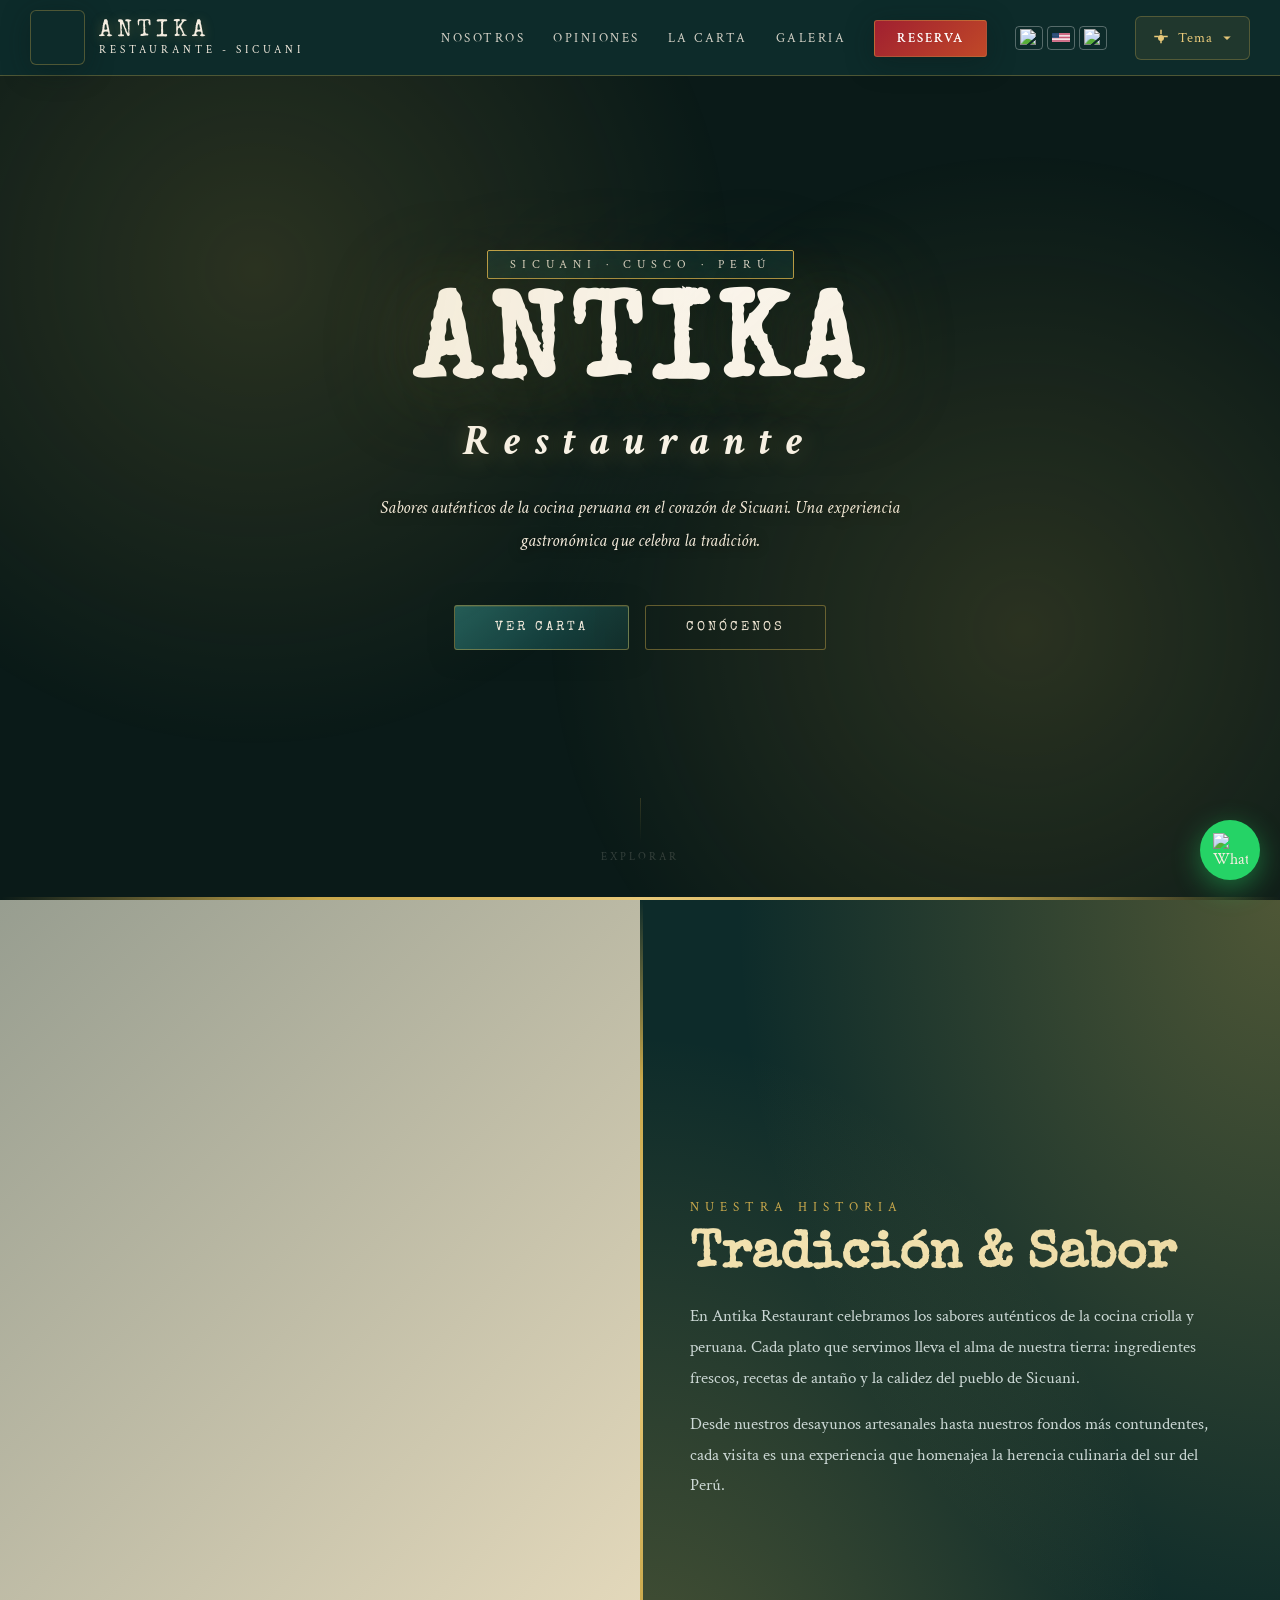
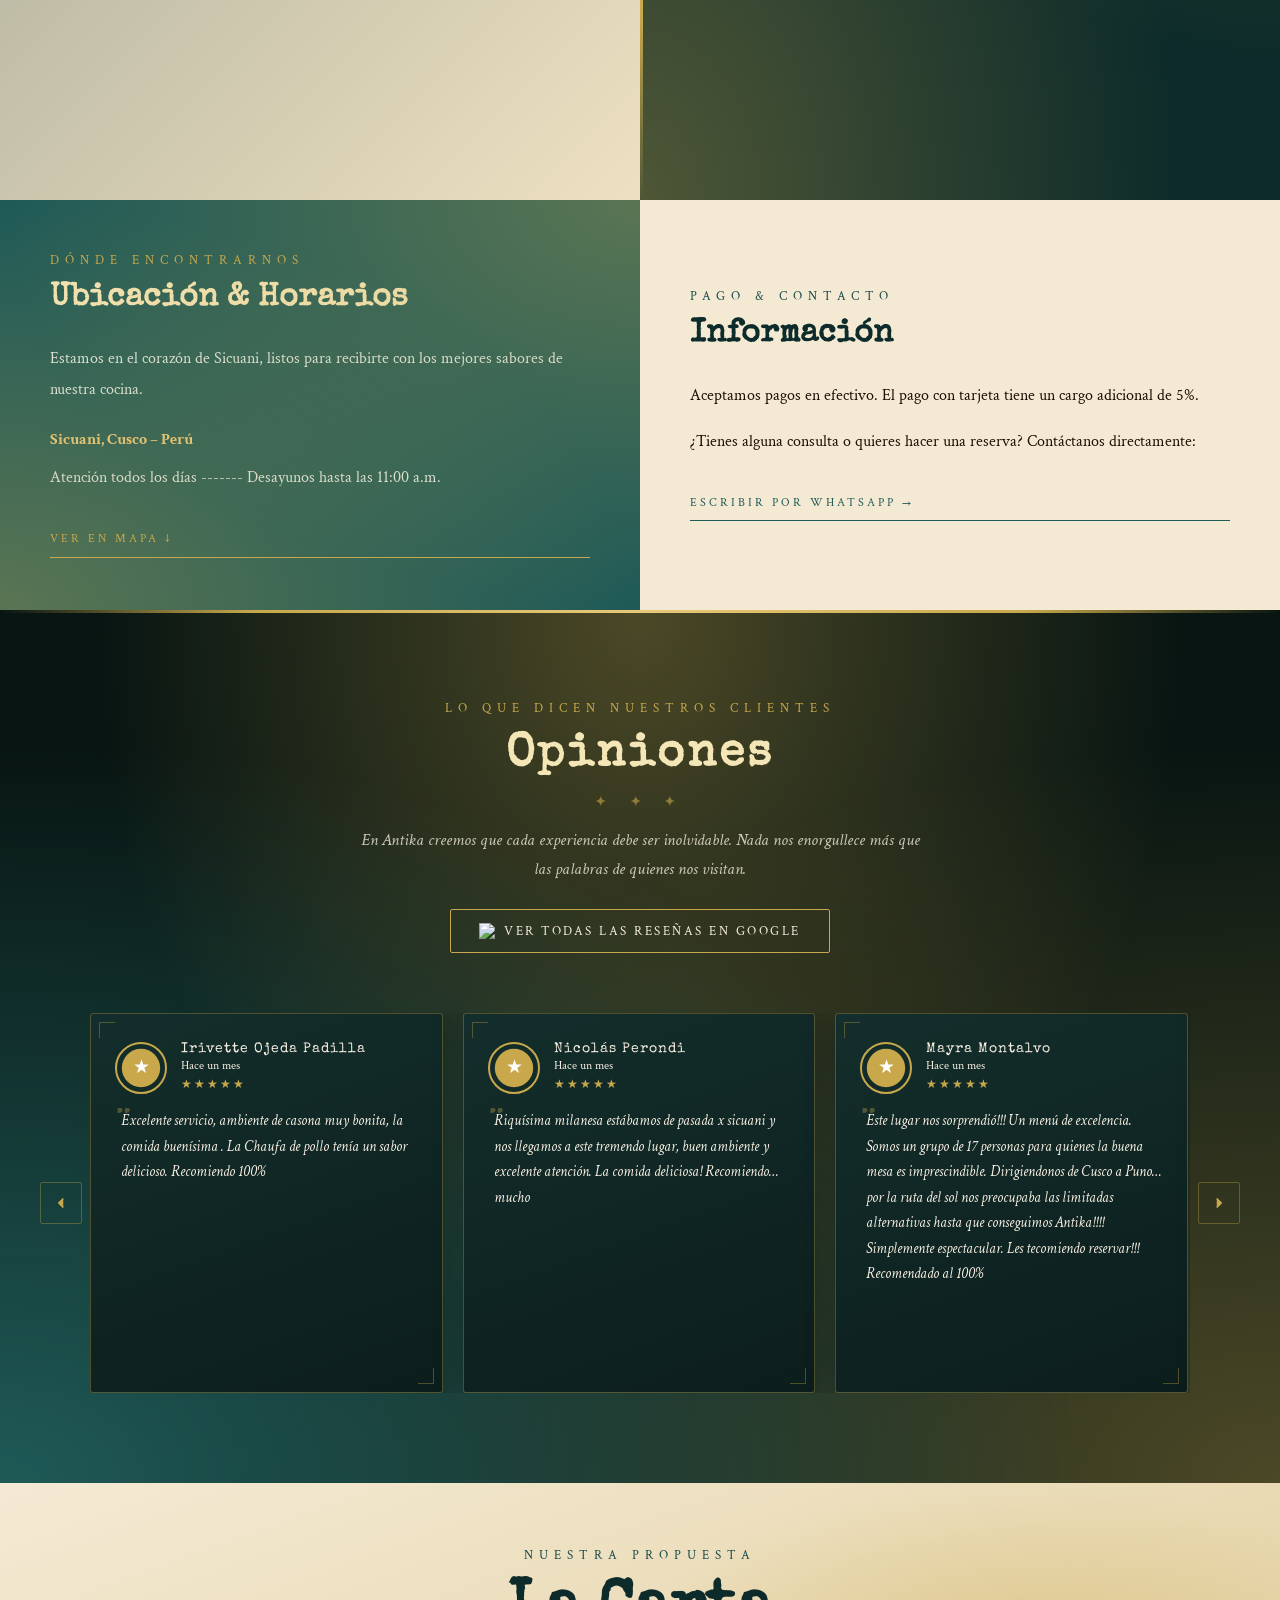
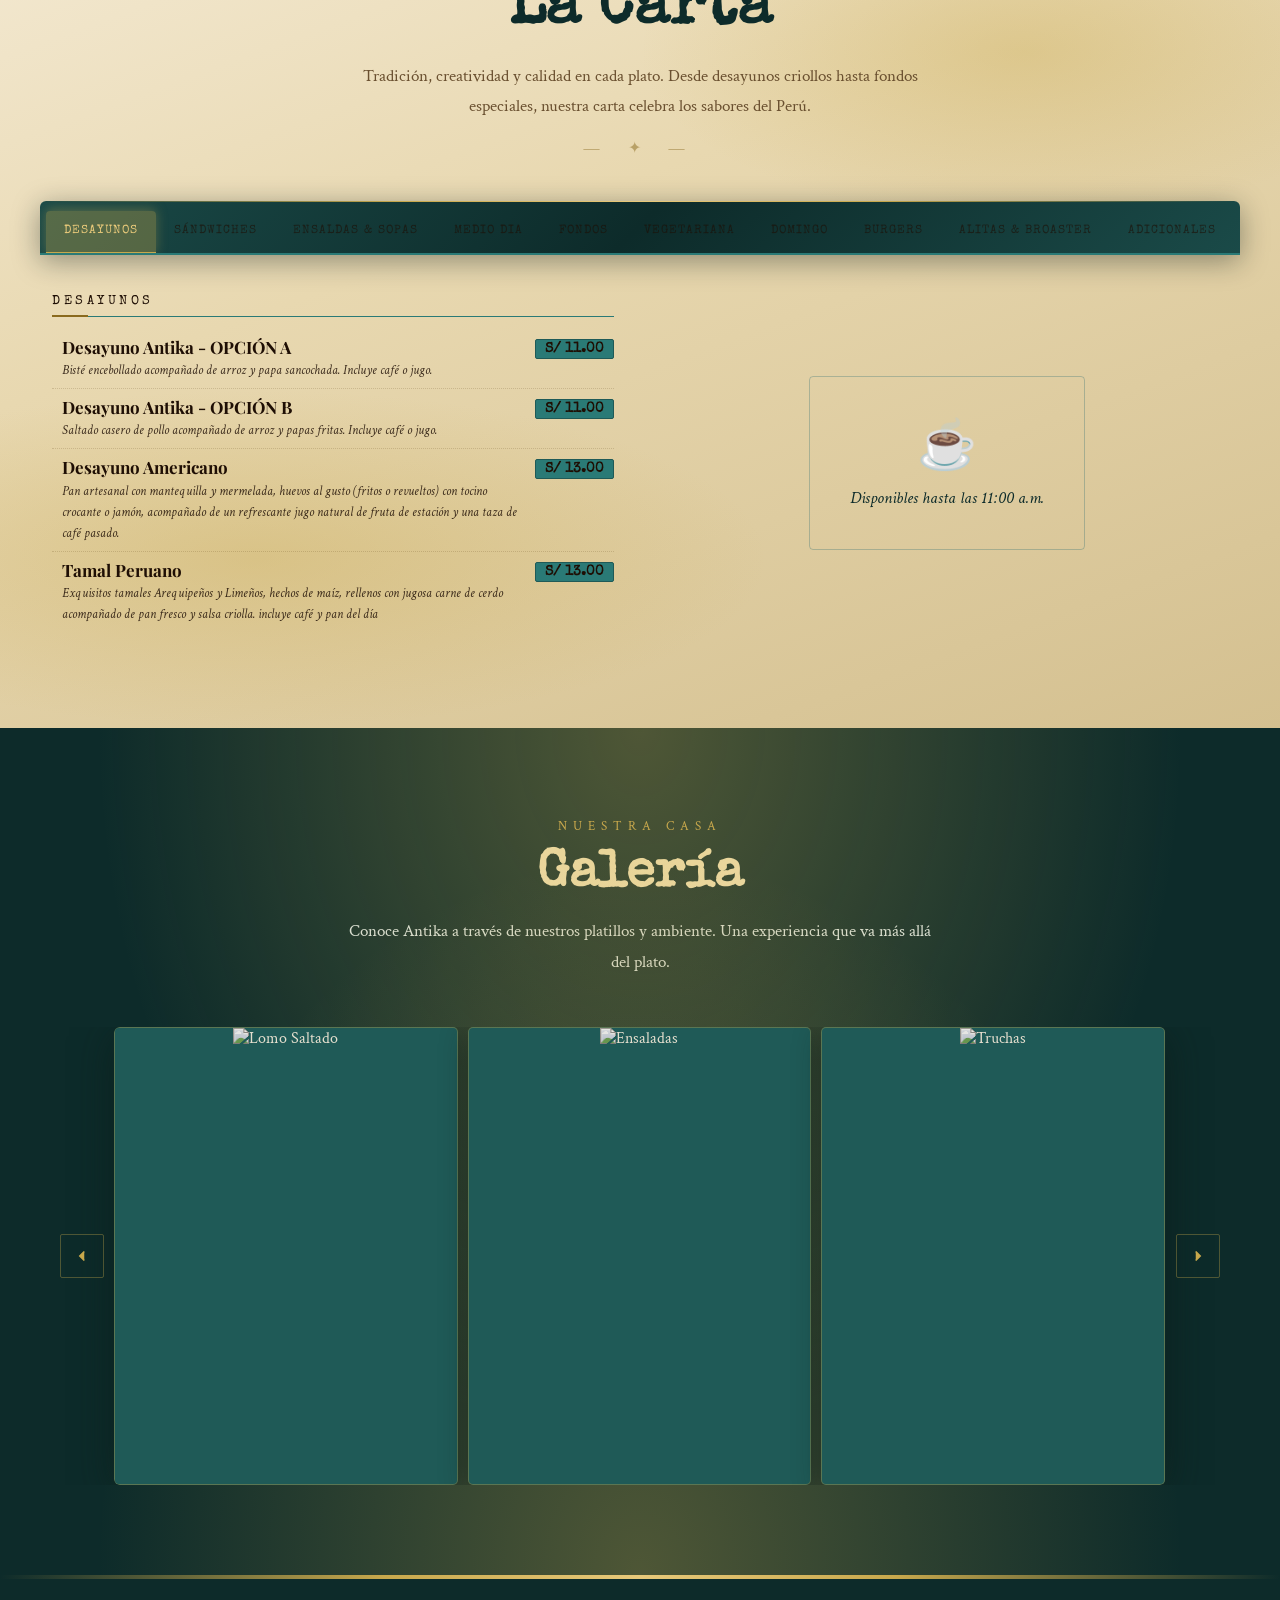
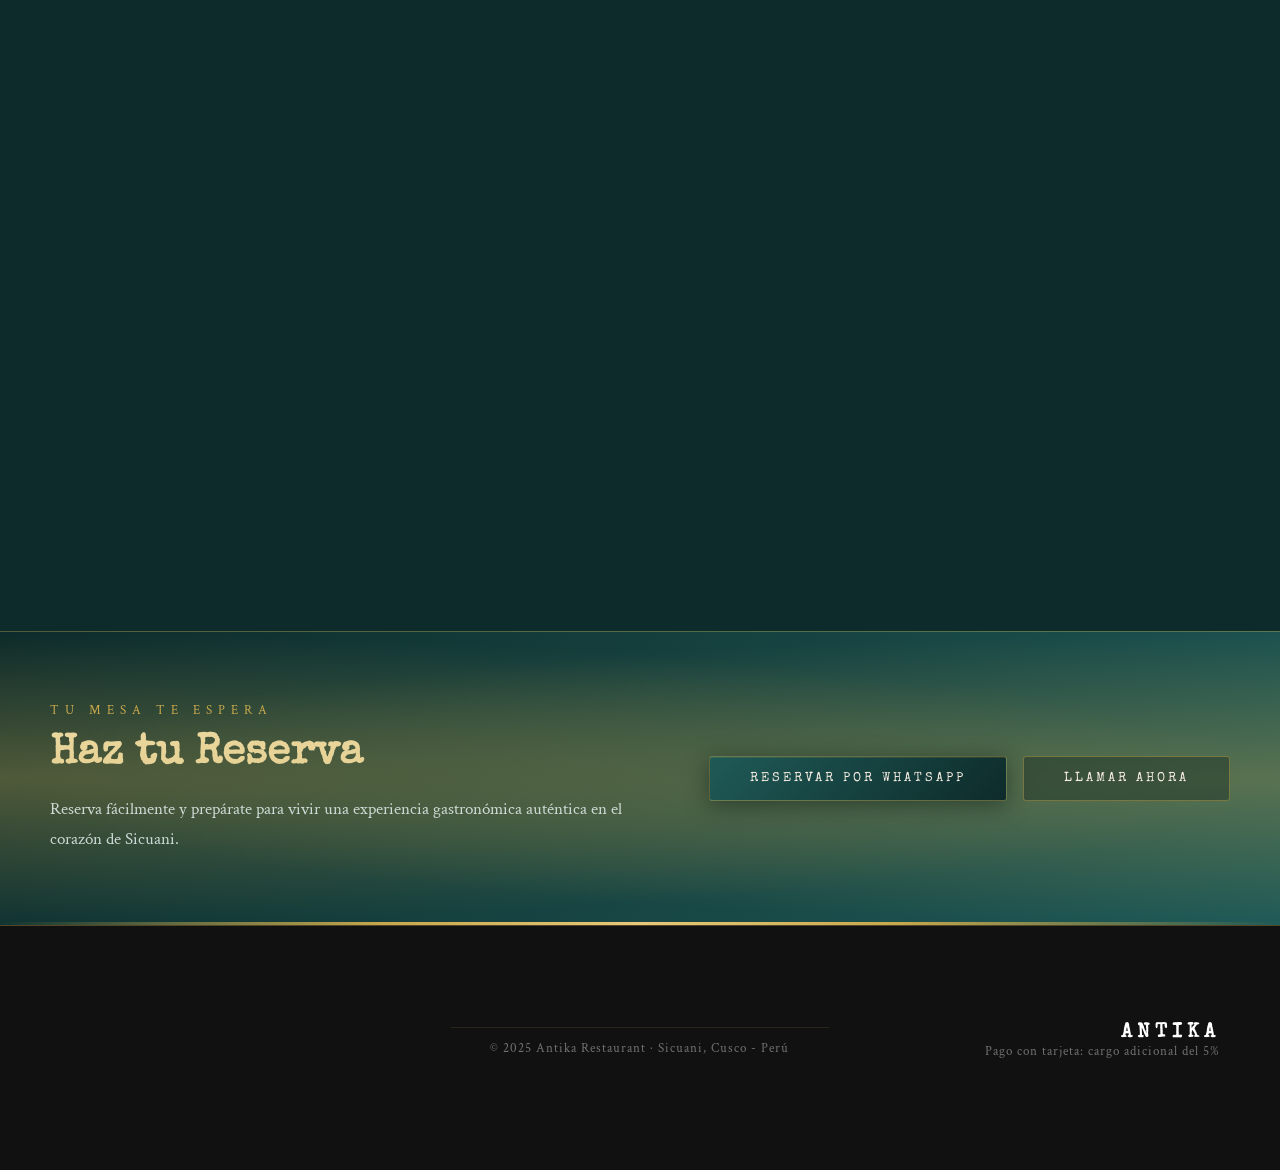
==== index.html @ 7076f943 "mejor2" ====
<!DOCTYPE html>
<html lang="es" data-theme="dark">
<head>
    <meta charset="UTF-8">
    <meta name="viewport" content="width=device-width, initial-scale=1.0">
    <title>Antika Restaurant – Sicuani, Cusco</title>
    <link href="https://fonts.googleapis.com/css2?family=Playfair+Display:ital,wght@0,400;0,700;0,900;1,400;1,700&family=Crimson+Text:ital,wght@0,400;0,600;1,400&family=Special+Elite&display=swap" rel="stylesheet">
    <link rel="stylesheet" href="css/index.css">
    <link rel="stylesheet" href="css/theme-fixes.css">
    <link rel="stylesheet" href="css/spotify.css">
    <link rel="stylesheet" href="css/lang.css">
    <link rel="stylesheet" href="css/theme-text-control.css">
    <link rel="stylesheet" href="css/theme-selector.css">
    <link rel="icon" type="image/png"  href="assets/images/logo antika.png">
</head>
<body>

<!-- HEADER -->
<div id="header-outer">
  <a href="#hero" class="logo-area">
    <div class="logo-icon"></div>
    <div>
      <div class="logo-text">ANTIKA</div>
      <div class="logo-sub" data-i18n="restaurant_name"></div>
    </div>
  </a>
  <nav id="main-nav">
    <div class="menu-overlay" onclick="closeMenu()"></div>
    <button class="hamburger" onclick="toggleMenu()" aria-label="Menú">
      <span></span><span></span><span></span>
    </button>
    <ul>
      <li><a href="#nosotros" onclick="closeMenu()" data-i18n="link1"></a></li>
      <li><a href="#opiniones" onclick="closeMenu()" data-i18n="link4"></a></li>
      <li><a href="#menu" onclick="closeMenu()" data-i18n="link2"></a></li>
      <li><a href="#galeria" onclick="closeMenu()" data-i18n="link3"></a></li>
      <li class="cta"><a href="https://wa.me/51954172636?text=Hola,%20quisiera%20hacer%20una%20reserva" target="_blank" onclick="closeMenu()" data-i18n="Reserva">Reservar</a></li>
      <!--Lenguaje-->
      <div class="language-selector">
        <select id="language-select" class="form-select" style="display:none;">
          <option value="es">Español</option>
          <option value="en">English</option>
          <option value="pt">Português</option>
        </select>
        <div class="lang-selector">
          <div class="flags">
            <button class="lang-btn" onclick="changeLanguage('es')" title="Español"><img src="assets/icons/peru.jpg" alt="Perú" class="flag-img"></button>
            <button class="lang-btn" onclick="changeLanguage('en')" title="English"><img src="assets/icons/eeuu.webp" alt="USA" class="flag-img"></button>
            <button class="lang-btn" onclick="changeLanguage('pt')" title="Português"><img src="assets/icons/brasil.png" alt="Brasil" class="flag-img"></button>
          </div>
        </div>
      </div>
      <!--Selector de Temas - Desktop: Dropdown / Mobile: En menú hamburguesa-->
      <div class="theme-selector-desktop">
        <button class="theme-dropdown-btn" onclick="toggleThemeDropdown()" aria-label="Seleccionar tema">
          <svg width="18" height="18" viewBox="0 0 24 24" fill="none" stroke="currentColor" stroke-width="2">
            <circle cx="12" cy="12" r="3"></circle>
            <path d="M12 1v6m0 6v6m9-9h-6m-6 0H3"></path>
          </svg>
          <span>Tema</span>
          <svg width="12" height="12" viewBox="0 0 24 24" fill="none" stroke="currentColor" stroke-width="2">
            <polyline points="6 9 12 15 18 9"></polyline>
          </svg>
        </button>
        <div class="theme-dropdown-menu" id="themeDropdown">
          <button class="theme-dropdown-item" onclick="changeTheme('dark'); closeThemeDropdown();">
            <span class="theme-color-indicator" style="background: linear-gradient(135deg, #0d2b2a, #1a4a48);"></span>
            <span>Oscuro</span>
            <svg class="theme-check" width="16" height="16" viewBox="0 0 24 24" fill="none" stroke="currentColor" stroke-width="3">
              <polyline points="20 6 9 17 4 12"></polyline>
            </svg>
          </button>
          <button class="theme-dropdown-item" onclick="changeTheme('light'); closeThemeDropdown();">
            <span class="theme-color-indicator" style="background: linear-gradient(135deg, #ffffff, #f8fafa);"></span>
            <span>Claro</span>
            <svg class="theme-check" width="16" height="16" viewBox="0 0 24 24" fill="none" stroke="currentColor" stroke-width="3">
              <polyline points="20 6 9 17 4 12"></polyline>
            </svg>
          </button>
          <button class="theme-dropdown-item" onclick="changeTheme('purple-gold'); closeThemeDropdown();">
            <span class="theme-color-indicator" style="background: linear-gradient(135deg, #4a2d5f, #ffa500);"></span>
            <span>Dorado-Morado</span>
            <svg class="theme-check" width="16" height="16" viewBox="0 0 24 24" fill="none" stroke="currentColor" stroke-width="3">
              <polyline points="20 6 9 17 4 12"></polyline>
            </svg>
          </button>
          <button class="theme-dropdown-item" onclick="changeTheme('neon'); closeThemeDropdown();">
            <span class="theme-color-indicator" style="background: linear-gradient(135deg, #0a0a0a, #9b6bc4);"></span>
            <span>Neón</span>
            <svg class="theme-check" width="16" height="16" viewBox="0 0 24 24" fill="none" stroke="currentColor" stroke-width="3">
              <polyline points="20 6 9 17 4 12"></polyline>
            </svg>
          </button>
        </div>
      </div>
      <!--Selector de Temas - Mobile: Dentro del menú hamburguesa-->
      <div class="theme-selector-mobile">
        <div class="mobile-theme-label">Temas:</div>
        <div class="mobile-theme-buttons">
          <button class="theme-btn-mobile" onclick="changeTheme('dark')" title="Tema Oscuro" aria-label="Tema Oscuro" data-theme="dark">
            <span class="theme-color-dot" style="background: linear-gradient(135deg, #0d2b2a, #1a4a48);"></span>
            <span class="theme-name">Oscuro</span>
          </button>
          <button class="theme-btn-mobile" onclick="changeTheme('light')" title="Tema Claro" aria-label="Tema Claro" data-theme="light">
            <span class="theme-color-dot" style="background: linear-gradient(135deg, #ffffff, #e8f4f3); border: 2px solid #164240;"></span>
            <span class="theme-name">Claro</span>
          </button>
          <button class="theme-btn-mobile" onclick="changeTheme('purple-gold')" title="Tema Dorado-Morado" aria-label="Tema Dorado-Morado" data-theme="purple-gold">
            <span class="theme-color-dot" style="background: linear-gradient(135deg, #4a2d5f, #ffa500);"></span>
            <span class="theme-name">Dorado</span>
          </button>
          <button class="theme-btn-mobile" onclick="changeTheme('neon')" title="Tema Neón" aria-label="Tema Neón" data-theme="neon">
            <span class="theme-color-dot" style="background: linear-gradient(135deg, #0a0a0a, #9b6bc4);"></span>
            <span class="theme-name">Neón</span>
          </button>
        </div>
      </div>
    </ul>
  </nav>
</div>

<!-- HERO -->
<section id="hero">
  <div class="hero-bg">
    <div class="hero-overlay"></div>
  </div>
  <div class="hero-content">
    <span class="hero-badge">Sicuani · Cusco · Perú</span>
    <h1 class="hero-title">
      ANTIKA
      <span data-i18n="spanRes"></span>
    </h1>
    <p class="hero-desc" data-i18n="p1"></p>
    <div class="hero-ctas">
      <a href="#menu" class="btn-primary" data-i18n="menu"></a>
      <a href="#nosotros" class="btn-outline" data-i18n="conocenos"></a>
    </div>
  </div>
  <div class="scroll-hint">
    <div class="line"></div>
    <span data-i18n="pie1">Explorar</span>
  </div>
</section>

<!-- NOSOTROS -->
<section id="nosotros">
  <div class="nosotros-grid">
    <div class="nosotros-img"></div>
    <div class="nosotros-content">
      <span class="section-label" data-i18n="span2"></span>
      <h2 class="section-title" data-i18n="tradicion"></h2>
      <p class="section-desc" data-i18n="parrafo1"></p>
      <p class="section-desc" style="margin-top:16px;" data-i18n="parrafo2"></p>
    </div>
  </div>
  <div class="info-grid">
    <div class="info-block teal">
      <span class="section-label" data-i18n="span3"></span>
      <h3 class="section-title" data-i18n="ubicacion"></h3>
      <p data-i18n="parrafo3"></p>
      <p style="margin-top:20px;"><strong>Sicuani, Cusco – Perú</strong></p>
      <p style="margin-top:8px;" data-i18n="parrafo4"></p>
      <a href="#mapa" class="map-link" data-i18n="mapa"></a>
    </div>
    <div class="info-block light">
      <span class="section-label" style="color:var(--teal);" data-i18n="contacto"></span>
      <h3 class="section-title" style="color:var(--teal-dark);" data-i18n="info"></h3>
      <p style="color:var(--text);" data-i18n="parrafo5"></p>
      <p style="color:var(--text);margin-top:16px;" data-i18n="parrafo6"></p>
      <a href="https://wa.me/51954172636" class="map-link" style="margin-top:20px;" data-i18n="whatsapp"></a>
    </div>
  </div>
</section>

<!-- OPINIONES -->
<section id="opiniones">
  <div class="opinions-header">
    <span class="section-label" data-i18n="span4"></span>
    <h2 class="section-title" data-i18n="opiniones"></h2>
    <p class="section-desc" style="margin:0 auto;max-width:560px;color:var(--cream-dark);opacity:0.8;" data-i18n="parrafo8"></p>
    <a href="https://maps.app.goo.gl/gJKPpyPZ9J4UHtSH9" target="_blank" class="google-reviews-link">
      <img src="assets/icons/google.png" alt="Google" class="google-icon">
      <span data-i18n="ver_en_google">Ver todas las reseñas en Google</span>
    </a>
  </div>
  <div class="reviews-carousel-container">
    <button class="carousel-nav-btn carousel-nav-prev-reviews" aria-label="Opinion anterior">
      <svg width="24" height="24" viewBox="0 0 24 24" fill="none" stroke="currentColor" stroke-width="2">
        <polyline points="15 18 9 12 15 6"></polyline>
      </svg>
    </button>
    <div class="reviews-carousel-viewport">
      <div class="reviews-carousel-track" id="reviews-container">
        <!-- Reviews will be loaded dynamically -->
      </div>
    </div>
    <button class="carousel-nav-btn carousel-nav-next-reviews" aria-label="Siguiente opinion">
      <svg width="24" height="24" viewBox="0 0 24 24" fill="none" stroke="currentColor" stroke-width="2">
        <polyline points="9 18 15 12 9 6"></polyline>
      </svg>
    </button>
  </div>
</section>

<!-- MENU -->
<section id="menu">
  <div class="menu-header">
    <span class="section-label" style="color:var(--teal);" data-i18n="titulo"></span>
    <h2 class="section-title" style="color:var(--teal-dark);" data-i18n="carta"></h2>
    <p class="section-desc" data-i18n="pcarta"></p>
  </div>

  <div class="tab-nav">
    <button class="tab-btn active" onclick="showTab('desayunos', this)" data-menu="desayunos" data-i18n="comida1"></button>
    <button class="tab-btn" onclick="showTab('sandwiches', this)" data-menu="sandwiches" data-i18n="comida2"></button>
    <button class="tab-btn" onclick="showTab('ensaladas', this)" data-menu="ensaladas" data-i18n="comida3"></button>
    <button class="tab-btn" onclick="showTab('mediodia', this)" data-menu="mediodia" data-i18n="comida4"></button>
    <button class="tab-btn" onclick="showTab('fondos', this)" data-menu="fondos" data-i18n="comida5"></button>
    <button class="tab-btn" onclick="showTab('vegetariana', this)" data-menu="vegetariana" data-i18n="vegetariana"></button>
    <button class="tab-btn" onclick="showTab('domingo', this)" data-menu="domingo" data-i18n="comida9"></button>
    <button class="tab-btn" onclick="showTab('burgers', this)" data-menu="burgers" data-i18n="comida6"></button>
    <button class="tab-btn" onclick="showTab('alitas', this)" data-menu="alitas" data-i18n="comida7"></button>
    <button class="tab-btn" onclick="showTab('adicionales', this)" data-menu="adicionales" data-i18n="comida8"></button>
  </div>

  <!-- DESAYUNOS -->
  <div id="tab-desayunos" class="tab-panel active">
    <!-- Content rendered from menu.json -->
  </div>

  <!-- SÁNDWICHES -->
  <div id="tab-sandwiches" class="tab-panel">
    <!-- Content rendered from menu.json -->
  </div>

  <!-- ENSALADAS Y SOPAS -->
  <div id="tab-ensaladas" class="tab-panel">
    <!-- Content rendered from menu.json -->
  </div>

  <!-- MEDIO DÍA CRIOLLO -->
  <div id="tab-mediodia" class="tab-panel">
    <!-- Content rendered from menu.json -->
  </div>

  <!-- FONDOS -->
  <div id="tab-fondos" class="tab-panel">
    <!-- Content rendered from menu.json -->
  </div>

  <!-- VEGETARIANA -->
  <div id="tab-vegetariana" class="tab-panel">
    <!-- Content rendered from menu.json -->
  </div>

  <!-- ESPECIALES DE DOMINGO -->
  <div id="tab-domingo" class="tab-panel">
    <div class="menu-columns">
      <div>
        <!-- Los items se cargan dinámicamente desde menu.json -->
      </div>
    </div>
  </div>

  <!-- BURGERS -->
  <div id="tab-burgers" class="tab-panel">
    <!-- Content rendered from menu.json -->
  </div>

  <!-- ALITAS Y BROASTER -->
  <div id="tab-alitas" class="tab-panel">
    <!-- Content rendered from menu.json -->
  </div>

  <!-- ADICIONALES -->
  <div id="tab-adicionales" class="tab-panel">
    <!-- Content rendered from menu.json -->
  </div>
</section>

<!-- GALERÍA -->
<section id="galeria">
  <span class="section-label" data-i18n="casa"></span>
  <h2 class="section-title" data-i18n="galeria"></h2>
  <p class="section-desc" data-i18n="parrafo7"></p>
  
  <!-- Carrusel de imágenes múltiples -->
  <div class="multi-carousel-container" style="margin-top:40px;">
    <button class="carousel-nav-btn carousel-nav-prev" aria-label="Imagen anterior">
      <svg width="24" height="24" viewBox="0 0 24 24" fill="none" stroke="currentColor" stroke-width="2">
        <polyline points="15 18 9 12 15 6"></polyline>
      </svg>
    </button>
    
    <div class="multi-carousel-viewport">
      <div class="multi-carousel-track">
        <div class="gallery-item">
          <img src="https://images.unsplash.com/photo-1544025162-d76694265947?w=400&q=80" alt="Lomo Saltado" loading="lazy">
          <div class="gallery-label" data-i18n="plato1"></div>
        </div>
        <div class="gallery-item">
          <img src="https://images.unsplash.com/photo-1565299585323-38d6b0865b47?w=400&q=80" alt="Ensaladas" loading="lazy">
          <div class="gallery-label" data-i18n="plato2"></div>
        </div>
        <div class="gallery-item">
          <img src="https://images.unsplash.com/photo-1546964124-0cce460f38ef?w=400&q=80" alt="Truchas" loading="lazy">
          <div class="gallery-label" data-i18n="plato3">Trucha</div>
        </div>
        <div class="gallery-item">
          <img src="https://images.unsplash.com/photo-1482049016688-2d3e1b311543?w=400&q=80" alt="Desayunos" loading="lazy">
          <div class="gallery-label" data-i18n="plato4">Desayunos</div>
        </div>
        <div class="gallery-item">
          <img src="https://images.unsplash.com/photo-1504674900247-0877df9cc836?w=400&q=80" alt="Carnes" loading="lazy">
          <div class="gallery-label">Carnes</div>
        </div>
        <div class="gallery-item">
          <img src="https://images.unsplash.com/photo-1567620905732-2d1ec7ab7445?w=400&q=80" alt="Postres" loading="lazy">
          <div class="gallery-label">Postres</div>
        </div>
        <div class="gallery-item">
          <img src="https://images.unsplash.com/photo-1473093295043-cdd812d0e601?w=400&q=80" alt="Pasta" loading="lazy">
          <div class="gallery-label">Pasta</div>
        </div>
        <div class="gallery-item">
          <img src="https://images.unsplash.com/photo-1467003909585-2f8a72700288?w=400&q=80" alt="Platos" loading="lazy">
          <div class="gallery-label">Especiales</div>
        </div>
      </div>
    </div>
    
    <button class="carousel-nav-btn carousel-nav-next" aria-label="Siguiente imagen">
      <svg width="24" height="24" viewBox="0 0 24 24" fill="none" stroke="currentColor" stroke-width="2">
        <polyline points="9 18 15 12 9 6"></polyline>
      </svg>
    </button>
  </div>
</section>

<!-- MAPA -->
<div id="mapa">
  <iframe src="https://www.google.com/maps/embed?pb=!1m28!1m12!1m3!1d1933.3258752000193!2d-71.22761264356757!3d-14.273520447118614!2m3!1f0!2f0!3f0!3m2!1i1024!2i768!4f13.1!4m13!3e6!4m5!1s0x91692ace156aaaab%3A0xf9ae430e57d36a58!2sPlaza%20Mayor%20de%20Sicuani%2C%20PQGF%2BHJM%2C%20Plaza%20de%20Armas%2C%20JR%20GARCILASO%20DE%20LA%20VEGA%2C%20Sicuani%2008254!3m2!1d-14.2730053!2d-71.2266312!4m5!1s0x91692b3cabf28c27%3A0xbd007cb5cfe738c2!2sRESTAURANTE%20ANTIKA%20SICUANI%2C%20Parque%20Periodista%2C%20Jr.%20Comercio%20250%2C%20Sicuani%2008454!3m2!1d-14.2738967!2d-71.2256213!5e0!3m2!1ses-419!2spe!4v1771603583472!5m2!1ses-419!2spe" 
  width="600" 
  height="650" 
  style="border:0;" 
  allowfullscreen="" 
  loading="lazy" 
  referrerpolicy="no-referrer-when-downgrade">
</iframe>
</div>

<!-- RESERVA -->
<section id="reserva">
  <div class="reserva-text">
    <span class="section-label" data-i18n="span5"></span>
    <h2 class="section-title" data-i18n="reserva"></h2>
    <p class="section-desc" data-i18n="parrafo9"></p>
  </div>
  <div class="reserva-actions">
    <a href="https://wa.me/51954172636?text=Hola,%20quisiera%20hacer%20una%20reserva%20en%20Antika%20Restaurant" target="_blank" class="btn-primary" data-i18n="whatsapp2"></a>
    <a href="tel:+51954172636" class="btn-outline" data-i18n="celular"></a>
  </div>
</section>
<a href="https://wa.me/51954172636" class="whatsapp-btn" target="_blank" >
    <img src="assets/icons/wasap2.png" alt="WhatsApp" class="whatsapp-icon">
</a>

<!-- FOOTER -->
<footer class="footer">

  <!-- Columna 1 -->
  <div class="footer-col primero">
    <div class="spotify-playlist">
      <iframe 
        src="https://open.spotify.com/embed/playlist/6GSDf9mdS0KxAOQUT9qCVC"
        allow="clipboard-write; encrypted-media; fullscreen; picture-in-picture"
        loading="lazy">
      </iframe>
    </div>
  </div>

  <!-- Columna 2 -->
  <div class="footer-col centro">
    <p class="copy">© 2025 Antika Restaurant · Sicuani, Cusco - Perú</p>
  </div>

  <!-- Columna 3 -->
  <div class="footer-col derecha">
    <div class="footer-logo">ANTIKA</div>
    <p data-i18n="parrafo10"></p>
  </div>

</footer>

<script src="js/index.js"></script>
<script src="js/lang.js"></script>
<!-- Animaciones de scroll — no invasivo, cargado al final -->

</body>
</html>
<!-- hola -->
---- css/index.css ----
/* ====================================================
   ANTIKA RESTAURANT — CSS Rediseñado
   Inspirado en: madera teal/dorada + menú papel envejecido
   Paleta: Verde-teal oscuro + dorado + crema envejecida
   ==================================================== */

@import url('https://fonts.googleapis.com/css2?family=Playfair+Display:ital,wght@0,400;0,700;0,900;1,400;1,700&family=Crimson+Text:ital,wght@0,400;0,600;1,400&family=Special+Elite&display=swap');

/* ===== TEMA OSCURO (DEFAULT) ===== */
:root, [data-theme="dark"] {
  /* === PALETA BASADA EN IMAGEN 1 === */
  --wood-teal-deep:   #0d2b2a;
  --wood-teal:        #1a4a48;
  --wood-teal-mid:    #1f5a57;
  --wood-teal-light:  #2a7a76;
  --wood-teal-bright: #3aa09a;

  --gold:             #c8a84c;
  --gold-light:       #e8c97a;
  --gold-pale:        #f5e6b8;
  --gold-dark:        #8a6a1e;
  --gold-glow:        rgba(200, 168, 76, 0.35);

  --parchment:        #f4ead4;
  --parchment-dark:   #e8d8b0;
  --parchment-deep:   #d4c090;
  --parchment-shadow: rgba(80, 50, 10, 0.18);

  --dark-ink:         #0a1a18;
  --dark-wood:        #081512;
  --navy-deep:        #0c1e1c;
  --navy-mid:         #132e2c;

  --text-dark:        #1e0e04;
  --text-mid:         #3a2510;
  --text-muted:       #6a5030;
  --cream:            #f5ede0;
  --cream-light:      #faf5ec;
  --silver-light:     #dde8e6;

  --crimson:          #a02030;
  --crimson-light:    #c83040;

  --teal:             var(--wood-teal);
  --teal-dark:        var(--wood-teal-deep);
  --teal-light:       var(--wood-teal-light);
  --turquoise:        var(--wood-teal-mid);
  --turquoise-light:  var(--wood-teal-bright);
  --navy:             #132e2c;
  --beige:            var(--parchment);
  --beige-dark:       var(--parchment-dark);
  --text:             var(--text-dark);
  --dark:             var(--dark-ink);

  --shadow-sm:   0 2px 10px rgba(10,26,24,0.25);
  --shadow-md:   0 6px 28px rgba(10,26,24,0.40);
  --shadow-lg:   0 14px 56px rgba(10,26,24,0.55);
  --shadow-gold: 0 4px 24px rgba(200,168,76,0.35);
  --shadow-wood: 0 8px 40px rgba(10,26,24,0.6);
}

/* ===== TEMA CLARO ===== */
[data-theme="light"] {
  --wood-teal-deep:   #f8fafa;
  --wood-teal:        #e8f4f3;
  --wood-teal-mid:    #d0e8e6;
  --wood-teal-light:  #164240;
  --wood-teal-bright: #0a1f1e;

  --gold:             #d4af37;
  --gold-light:       #b8941f;
  --gold-pale:        #9a7b1a;
  --gold-dark:        #7a6515;
  --gold-glow:        rgba(212, 175, 55, 0.2);

  --parchment:        #ffffff;
  --parchment-dark:   #f8f8f8;
  --parchment-deep:   #f0f0f0;
  --parchment-shadow: rgba(0, 0, 0, 0.08);

  --dark-ink:         #ffffff;
  --dark-wood:        #fafafa;
  --navy-deep:        #f5f5f5;
  --navy-mid:         #f0f0f0;

  --text-dark:        #1a1a1a;
  --text-mid:         #4a4a4a;
  --text-muted:       #6a6a6a;
  --cream:            #1a1a1a;
  --cream-light:      #0a0a0a;
  --silver-light:     #2a2a2a;

  --crimson:          #c84040;
  --crimson-light:    #e85858;

  --teal:             #164240;
  --teal-dark:        #0a1f1e;
  --teal-light:       #247470;
  --turquoise:        #1a524f;
  --turquoise-light:  #2d9b95;
  --navy:             #163432;
  --beige:            #ffffff;
  --beige-dark:       #f8f8f8;
  --text:             #1a1a1a;
  --dark:             #ffffff;

  --shadow-sm:   0 1px 3px rgba(0,0,0,0.12), 0 1px 2px rgba(0,0,0,0.08);
  --shadow-md:   0 4px 6px rgba(0,0,0,0.1), 0 2px 4px rgba(0,0,0,0.08);
  --shadow-lg:   0 10px 15px rgba(0,0,0,0.15), 0 4px 6px rgba(0,0,0,0.1);
  --shadow-gold: 0 4px 20px rgba(212,175,55,0.3);
  --shadow-wood: 0 8px 30px rgba(0,0,0,0.12);
}

/* ===== TEMA DORADO-MORADO ===== */
[data-theme="purple-gold"] {
  --wood-teal-deep:   #1a0a1f;
  --wood-teal:        #2d1b3d;
  --wood-teal-mid:    #4a2d5f;
  --wood-teal-light:  #7a4d9e;
  --wood-teal-bright: #9b6bc4;

  --gold:             #ffa500;
  --gold-light:       #ffb733;
  --gold-pale:        #ffd700;
  --gold-dark:        #ff8c00;
  --gold-glow:        rgba(255, 165, 0, 0.4);

  --parchment:        #fef9f0;
  --parchment-dark:   #f5ede0;
  --parchment-deep:   #ebe0d0;
  --parchment-shadow: rgba(45, 27, 61, 0.15);

  --dark-ink:         #0a0a0a;
  --dark-wood:        #121212;
  --navy-deep:        #1a0a1f;
  --navy-mid:         #2d1b3d;

  --text-dark:        #2d1b3d;
  --text-mid:         #4a2d5f;
  --text-muted:       #7a4d9e;
  --cream:            #fef9f0;
  --cream-light:      #fffef9;
  --silver-light:     #e8d8f0;

  --crimson:          #ff6b35;
  --crimson-light:    #ff8c5a;

  --teal:             var(--wood-teal);
  --teal-dark:        var(--wood-teal-deep);
  --teal-light:       var(--wood-teal-light);
  --turquoise:        var(--wood-teal-mid);
  --turquoise-light:  var(--wood-teal-bright);
  --navy:             #2d1b3d;
  --beige:            var(--parchment);
  --beige-dark:       var(--parchment-dark);
  --text:             var(--text-dark);
  --dark:             var(--dark-ink);

  --shadow-sm:   0 1px 3px rgba(255,165,0,0.12), 0 1px 2px rgba(122,77,158,0.08);
  --shadow-md:   0 4px 6px rgba(255,165,0,0.15), 0 2px 4px rgba(122,77,158,0.1);
  --shadow-lg:   0 10px 15px rgba(255,165,0,0.2), 0 4px 6px rgba(122,77,158,0.12);
  --shadow-gold: 0 4px 20px rgba(255,165,0,0.4);
  --shadow-wood: 0 8px 30px rgba(122,77,158,0.3);
}

/* ===== RESET ===== */
*, *::before, *::after {
  margin: 0; padding: 0; box-sizing: border-box;
}
html { 
  scroll-behavior: smooth; 
  overflow-x: hidden;
}

body {
  font-family: 'Crimson Text', Georgia, serif;
  background: var(--dark-ink);
  color: var(--cream);
  overflow-x: hidden;
  width: 100%;
  max-width: 100vw;
  transition: background-color 0.3s ease, color 0.3s ease;
}

/* Transiciones suaves para cambio de tema */
* {
  transition-property: background-color, border-color, color, fill, stroke;
  transition-duration: 0.3s;
  transition-timing-function: ease;
}

/* =========================================================
   SCROLL REVEAL
   ========================================================= */
.reveal {
  opacity: 0;
  transform: translateY(32px);
  transition: opacity 0.7s cubic-bezier(0.4,0,0.2,1),
              transform 0.7s cubic-bezier(0.4,0,0.2,1);
}
.reveal.visible {
  opacity: 1;
  transform: translateY(0);
}
.reveal-left {
  opacity: 0;
  transform: translateX(-40px);
  transition: opacity 0.7s 0.1s cubic-bezier(0.4,0,0.2,1),
              transform 0.7s 0.1s cubic-bezier(0.4,0,0.2,1);
}
.reveal-left.visible {
  opacity: 1; transform: translateX(0);
}
.reveal-right {
  opacity: 0;
  transform: translateX(40px);
  transition: opacity 0.7s 0.1s cubic-bezier(0.4,0,0.2,1),
              transform 0.7s 0.1s cubic-bezier(0.4,0,0.2,1);
}
.reveal-right.visible {
  opacity: 1; transform: translateX(0);
}

/* =========================================================
   HEADER
   ========================================================= */
#header-outer {
  position: fixed;
  top: 0; left: 0; right: 0;
  z-index: 1000;
  padding: 10px 40px;
  display: flex;
  align-items: center;
  justify-content: space-between;
  transition: background 0.45s ease, box-shadow 0.45s ease,
              border-bottom 0.45s ease;
  background:#0f3230;
}
.logo-area {
  display: flex;
  align-items: center;
  gap: 14px;
  text-decoration: none;
  flex-shrink: 0;
}
.logo-icon {  
  width: 55px;
  height: 55px;
  background-image: url("../assets/images/logo\ antika.png");
  background-repeat: no-repeat;   /* no se repite */
  background-position: center;    /* centrada */
  background-size: contain;       /* completa dentro del contenedor */
  border-radius: 6px;
  display: flex;
  align-items: center;
  justify-content: center;
  font-family: 'Special Elite', cursive;
  font-size: 16px;
  color: var(--gold-light);
  font-weight: bold;
  letter-spacing: -1px;
  flex-shrink: 0;
  box-shadow: 0 0 0 1px rgba(200,168,76,0.4), 0 4px 18px rgba(10,26,24,0.5);
  border: 1px solid rgba(200,168,76,0.3);
  transition: box-shadow 0.3s;
}
.logo-icon:hover { box-shadow: 0 0 0 2px rgba(200,168,76,0.6), var(--shadow-gold); }
.logo-text {
  font-family: 'Special Elite', cursive;
  font-size: 24px;
  color: var(--gold-light);
  letter-spacing: 5px;
  line-height: 1;
  text-shadow: 0 2px 12px rgba(200,168,76,0.3);
}
.logo-sub {
  font-family: 'Crimson Text', serif;
  font-size: 11px;
  color: var(--wood-teal-bright);
  letter-spacing: 4px;
  text-transform: uppercase;
}

nav ul {
  list-style: none;
  display: flex;
  gap: 28px;
  align-items: center;
}
nav ul li a {
  font-family: 'Crimson Text', serif;
  font-size: 13px;
  letter-spacing: 2.5px;
  text-transform: uppercase;
  color: var(--silver-light);
  text-decoration: none;
  opacity: 0.85;
  transition: opacity 0.25s, color 0.25s;
  position: relative;
}
nav ul li a::after {
  content: '';
  position: absolute;
  bottom: -3px; left: 0;
  width: 0; height: 1px;
  background: var(--gold);
  transition: width 0.3s ease;
}
nav ul li a:hover { opacity: 1; color: var(--gold-light); }
nav ul li a:hover::after { width: 100%; }

nav ul li.cta a {
  background: linear-gradient(135deg, var(--crimson), #c04828);
  color: #fff;
  padding: 9px 22px;
  border-radius: 3px;
  opacity: 1;
  font-weight: 600;
  letter-spacing: 2px;
  border: 1px solid rgba(200,168,76,0.5);
  transition: background 0.25s, transform 0.2s, box-shadow 0.2s;
  box-shadow: 0 4px 16px rgba(160,32,48,0.35);
}
nav ul li.cta a::after { display: none; }
nav ul li.cta a:hover {
  background: linear-gradient(135deg, var(--crimson-light), var(--crimson));
  transform: translateY(-2px);
  box-shadow: 0 8px 24px rgba(160,32,48,0.5);
}

.hamburger {
  display: none;
  flex-direction: column;
  gap: 5px;
  cursor: pointer;
  padding: 8px;
  background: none;
  border: none;
  min-width: 44px;
  min-height: 44px;
  align-items: center;
  justify-content: center;
}
.hamburger span {
  display: block; width: 26px; height: 2px;
  background: var(--gold-light);
  transition: 0.3s; border-radius: 2px;
}

/* =========================================================
   HERO
   ========================================================= */
#hero {
  min-height: 100vh;
  position: relative;
  display: flex;
  align-items: center;
  justify-content: center;
  overflow: hidden;
}
.hero-bg {
  position: absolute;
  inset: 0;
  background: url('https://images.unsplash.com/photo-1517248135467-4c7edcad34c4?w=1920&q=90')
    center/cover no-repeat;
}

.hero-overlay {
  position: absolute;
  inset: 0;
  background: linear-gradient(to bottom,
    rgba(10,26,24,0.40) 0%,
    rgba(10,26,24,0.65) 60%,
    rgba(10,26,24,0.85) 100%);
  z-index: 1;
}

.hero-bg::before {
  content: '';
  position: absolute;
  inset: 0;
  background:
    repeating-linear-gradient(
      90deg,
      rgba(200,168,76,0.06) 0px, rgba(200,168,76,0.06) 1px,
      transparent 1px, transparent 120px
    ),
    repeating-linear-gradient(
      165deg,
      transparent 0px, transparent 80px,
      rgba(200,168,76,0.04) 80px, rgba(200,168,76,0.04) 82px,
      transparent 82px, transparent 180px
    );
  pointer-events: none;
  z-index: 2;
  opacity: 0.5;
}

.hero-bg::after {
  content: '';
  position: absolute;
  bottom: 0; left: 0; right: 0;
  height: 3px;
  background: linear-gradient(90deg,
    transparent 0%,
    rgba(200,168,76,0.5) 25%,
    rgba(200,168,76,0.9) 50%,
    rgba(200,168,76,0.5) 75%,
    transparent 100%
  );
  z-index: 3;
}

.hero-content {
  position: relative;
  z-index: 1;
  text-align: center;
  padding: 0 20px;
  width: 100%;
  max-width: 100%;
}
.hero-badge {
  display: inline-block;
  border: 1px solid rgba(200,168,76,0.65);
  color: var(--gold-light);
  font-family: 'Crimson Text', serif;
  font-size: 12px;
  letter-spacing: 6px;
  text-transform: uppercase;
  padding: 8px 28px;
  margin-bottom: 28px;
  animation: fadeInDown 1s ease both;
  background: rgba(10,26,24,0.55);
  backdrop-filter: blur(8px);
  border-radius: 2px;
}
.hero-title {
  font-family: 'Special Elite', cursive;
  font-size: clamp(60px, 13vw, 140px);
  line-height: 0.88;
  color: var(--cream-light);
  letter-spacing: 8px;
  text-shadow:
    0 4px 60px rgba(0,0,0,0.9),
    0 0 100px rgba(200,168,76,0.12);
  animation: fadeInUp 1s ease 0.2s both;
}
.hero-title span {
  display: block;
  color: var(--gold-light);
  font-size: 0.36em;
  letter-spacing: 14px;
  font-family: 'Crimson Text', serif;
  font-style: italic;
  margin-top: 16px;
  text-shadow: 0 2px 24px rgba(200,168,76,0.6);
}
.hero-desc {
  font-size: 18px;
  color: var(--silver-light);
  max-width: 520px;
  margin: 32px auto 48px;
  line-height: 1.8;
  font-style: italic;
  animation: fadeInUp 1s ease 0.4s both;
  text-shadow: 0 1px 12px rgba(0,0,0,0.6);
}
.hero-ctas {
  display: flex;
  gap: 16px;
  justify-content: center;
  align-content: center;
  flex-wrap: wrap;
  animation: fadeInUp 1s ease 0.6s both;
}
.hero-ctas .btn-primary,
.hero-ctas .btn-outline {
  display: inline-block;
  text-align: center;
}

.btn-primary {
  background: linear-gradient(135deg, var(--wood-teal-mid), var(--wood-teal-deep));
  color: var(--gold-light);
  padding: 15px 40px;
  font-family: 'Special Elite', cursive;
  font-size: 13px;
  letter-spacing: 3px;
  text-transform: uppercase;
  text-decoration: none;
  border-radius: 3px;
  transition: all 0.3s ease;
  box-shadow: 0 4px 22px rgba(10,26,24,0.5), inset 0 1px 0 rgba(200,168,76,0.15);
  border: 1px solid rgba(200,168,76,0.45);
  min-height: 44px;
  display: inline-flex;
  align-items: center;
  justify-content: center;
}
.btn-primary:hover {
  background: linear-gradient(135deg, var(--wood-teal-light), var(--wood-teal-mid));
  transform: translateY(-3px);
  box-shadow: 0 10px 32px rgba(10,26,24,0.7), 0 0 20px rgba(200,168,76,0.15);
  color: var(--gold-pale);
}

.btn-outline {
  border: 1px solid rgba(200,168,76,0.45);
  color: var(--gold-light);
  padding: 15px 40px;
  font-family: 'Special Elite', cursive;
  font-size: 13px;
  letter-spacing: 3px;
  text-transform: uppercase;
  text-decoration: none;
  border-radius: 3px;
  transition: all 0.3s ease;
  background: rgba(10,26,24,0.35);
  backdrop-filter: blur(6px);
  min-height: 44px;
  display: inline-flex;
  align-items: center;
  justify-content: center;
}
.btn-outline:hover {
  border-color: var(--gold);
  color: var(--gold-pale);
  transform: translateY(-3px);
  background: rgba(200,168,76,0.1);
}

.scroll-hint {
  position: absolute;
  bottom: 36px;
  left: 50%;
  transform: translateX(-50%);
  display: flex;
  flex-direction: column;
  align-items: center;
  gap: 8px;
  color: var(--gold-light);
  opacity: 0.5;
  font-size: 11px;
  letter-spacing: 3px;
  text-transform: uppercase;
  animation: fadeIn 2s ease 1.5s both;
}
.scroll-hint .line {
  width: 1px; height: 44px;
  background: linear-gradient(to bottom, var(--gold), transparent);
  animation: scrollLine 2s ease-in-out infinite;
}
@keyframes scrollLine {
  0%,100% { opacity: 1; transform: scaleY(1); }
  50%      { opacity: 0.25; transform: scaleY(0.4); }
}

/* =========================================================
   SECTION BASE
   ========================================================= */
section { position: relative; }

.section-label {
  font-family: 'Crimson Text', serif;
  font-size: 13px;
  letter-spacing: 6px;
  text-transform: uppercase;
  color: var(--gold);
  margin-bottom: 12px;
  display: block;
}
.section-title {
  font-family: 'Special Elite', cursive;
  font-size: clamp(28px, 5vw, 52px);
  line-height: 1.1;
  margin-bottom: 16px;
}
.section-desc {
  font-size: 17px;
  line-height: 1.8;
  max-width: 600px;
  opacity: 0.9;
}

/* =========================================================
   NOSOTROS
   ========================================================= */
#nosotros {
  background: var(--parchment);
  color: var(--text-dark);
  overflow-x: hidden;
}
.nosotros-grid {
  display: grid;
  grid-template-columns: 1fr 1fr;
  min-height: 100vh;
  overflow-x: hidden;
}
.nosotros-img {
  background: url('https://images.unsplash.com/photo-1414235077428-338989a2e8c0?w=900&q=80')
    center/cover no-repeat;
  min-height: 500px;
  position: relative;
}
.nosotros-img::after {
  content: '';
  position: absolute; inset: 0;
  background: linear-gradient(135deg, rgba(10,26,24,0.3), rgba(200,168,76,0.05));
}

.nosotros-content {
  background: var(--wood-teal-deep);
  color: var(--cream);
  padding: 80px 64px;
  display: flex;
  flex-direction: column;
  justify-content: center;
  position: relative;
  overflow: hidden;
}
.nosotros-content::before {
  content: '';
  position: absolute; inset: 0;
  background:
    repeating-linear-gradient(
      90deg,
      rgba(200,168,76,0.04) 0px, rgba(200,168,76,0.04) 1px,
      transparent 1px, transparent 80px
    ),
    radial-gradient(ellipse 90% 60% at 110% 10%,
      rgba(200,168,76,0.08) 0%, transparent 55%);
  pointer-events: none;
}
.nosotros-content .section-label { color: var(--gold); }
.nosotros-content .section-title { color: var(--gold-pale); }
.nosotros-content .section-desc { color: var(--silver-light); opacity: 0.9; }

.nosotros-content::after {
  content: '';
  position: absolute;
  left: 0; top: 0; bottom: 0;
  width: 3px;
  background: linear-gradient(to bottom,
    transparent 0%,
    var(--gold) 20%,
    var(--gold-light) 50%,
    var(--gold) 80%,
    transparent 100%
  );
}

.info-grid {
  display: grid;
  grid-template-columns: 1fr 1fr;
  overflow-x: hidden;
  max-width: 100%;
}
.info-block {
  padding: 64px 60px;
  display: flex;
  flex-direction: column;
  justify-content: center;
  overflow-x: hidden;
}
.info-block.light {
  background: var(--parchment);
  color: var(--text-dark);
}
.info-block.teal {
  background: var(--wood-teal-mid);
  color: var(--cream);
  position: relative;
  overflow: hidden;
}
.info-block.teal::before {
  content: '';
  position: absolute; inset: 0;
  background:
    repeating-linear-gradient(90deg,
      rgba(200,168,76,0.04) 0px, rgba(200,168,76,0.04) 1px,
      transparent 1px, transparent 80px),
    radial-gradient(ellipse 70% 50% at 0% 100%,
      rgba(200,168,76,0.1) 0%, transparent 55%);
  pointer-events: none;
}
.info-block .section-title { font-size: 32px; }
.info-block p { font-size: 16px; line-height: 1.9; margin-top: 12px; }
.info-block.teal p { color: var(--silver-light); }
.info-block strong { color: var(--gold-light); }
.info-block.light strong { color: var(--wood-teal-mid); }
.info-block .map-link {
  display: inline-flex;
  align-items: center;
  gap: 6px;
  margin-top: 20px;
  color: var(--gold);
  font-size: 12px;
  letter-spacing: 3px;
  text-transform: uppercase;
  text-decoration: none;
  border-bottom: 1px solid rgba(200,168,76,0.4);
  padding-bottom: 3px;
  transition: color 0.25s, border-color 0.25s;
  min-height: 44px;
  padding-top: 10px;
}
.info-block .map-link:hover { color: var(--gold-light); border-color: var(--gold-light); }
.info-block.light .map-link { color: var(--wood-teal-mid); border-color: rgba(42,122,118,0.4); }
.info-block.light .map-link:hover { color: var(--wood-teal-deep); }
.info-block.light .section-label { color: var(--wood-teal); }
.info-block.teal .section-label { color: var(--gold); }
.info-block.teal .section-title { color: var(--gold-pale); }

/* =========================================================
   MENÚ — Optimizado: densidad, legibilidad, jerarquía, precio
   ========================================================= */
#menu {
  background:
    url("data:image/svg+xml,%3Csvg xmlns='http://www.w3.org/2000/svg' width='300' height='300'%3E%3Cfilter id='n'%3E%3CfeTurbulence type='fractalNoise' baseFrequency='0.9' numOctaves='4' stitchTiles='stitch'/%3E%3C/filter%3E%3Crect width='300' height='300' filter='url(%23n)' opacity='0.04'/%3E%3C/svg%3E"),
    radial-gradient(ellipse 80% 40% at 20% 80%, rgba(180,140,60,0.12) 0%, transparent 50%),
    radial-gradient(ellipse 60% 40% at 80% 20%, rgba(160,120,40,0.08) 0%, transparent 50%),
    linear-gradient(160deg, #f0e6c8 0%, #ede0b8 40%, #e8d8a8 100%);
  color: var(--text-dark);
  /* [MEJORA 5] Padding vertical reducido para mayor densidad */
  padding: 64px 0;
  overflow-x: hidden;
}

.menu-header {
  text-align: center;
  /* [MEJORA 5] Menos espacio bajo el header */
  padding: 0 40px 44px;
  position: relative;
}
.menu-header::after {
  content: '— ✦ —';
  display: block;
  font-family: serif;
  font-size: 16px;
  color: var(--gold-dark);
  letter-spacing: 12px;
  margin-top: 16px;
  opacity: 0.5;
}
.menu-header .section-label { color: var(--wood-teal); }
.menu-header .section-title {
  color: var(--wood-teal-deep);
  font-size: clamp(32px,6vw,62px);
}
.menu-header .section-desc { margin: 0 auto; color: var(--text-muted); opacity: 1; }

/* ─── TABS ─── */
.tab-nav {
  display: flex;
  justify-content: center;
  flex-wrap: nowrap;
  border-bottom: 2px solid rgba(30,80,76,0.5);
  /* [MEJORA 5] Margen inferior reducido */
  margin: 0 40px 40px;
  position: sticky;
  top: 72px;
  background: linear-gradient(135deg, #1a4a48 0%, #0f3230 50%, #1a4a48 100%);
  z-index: 10;
  padding-top: 10px;
  /* [MEJORA 1] Menos border-radius */
  border-radius: 6px 6px 0 0;
  box-shadow: 0 6px 28px rgba(10,26,24,0.4), inset 0 1px 0 rgba(200,168,76,0.2);
  overflow-x: auto;
  -webkit-overflow-scrolling: touch;
  scrollbar-width: thin;
  scrollbar-color: var(--gold) transparent;
}
.tab-nav::before {
  content: '';
  position: absolute;
  top: 0; left: 0; right: 0; height: 1px;
  background: linear-gradient(90deg,
    transparent, rgba(200,168,76,0.5) 30%, rgba(200,168,76,0.9) 50%,
    rgba(200,168,76,0.5) 70%, transparent
  );
}
.tab-nav::-webkit-scrollbar { height: 3px; }
.tab-nav::-webkit-scrollbar-track { background: transparent; }
.tab-nav::-webkit-scrollbar-thumb { background: var(--gold-dark); border-radius: 2px; }

/* [MEJORA 2] Tab buttons más compactos */
.tab-btn {
  font-family: 'Special Elite', cursive;
  /* [MEJORA 2] Fuente ligeramente más pequeña */
  font-size: 12px;
  letter-spacing: 1px;
  text-transform: uppercase;
  color: var(--parchment-dark);
  background: none;
  border: none;
  /* [MEJORA 2] Padding reducido */
  padding: 11px 18px;
  cursor: pointer;
  opacity: 0.6;
  transition: all 0.25s ease;
  border-bottom: 3px solid transparent;
  margin-bottom: -2px;
  /* [MEJORA 1] Menos redondeado */
  border-radius: 4px 4px 0 0;
  position: relative;
  white-space: nowrap;
  flex-shrink: 0;
  min-height: 44px;
}
.tab-btn:hover {
  opacity: 0.9;
  color: var(--gold-light);
  background: rgba(200,168,76,0.08);
  /* [MEJORA 1] Movimiento más sutil */
  transform: translateY(-1px);
}
.tab-btn.active {
  opacity: 1;
  color: var(--gold-light);
  border-bottom-color: var(--gold);
  background: rgba(200,168,76,0.12);
  box-shadow: 0 -2px 12px rgba(200,168,76,0.1);
}

/* ─── TAB PANELS ─── */
.tab-panel {
  display: none;
  /* [MEJORA 5] Padding reducido */
  padding: 0 52px 32px;
  overflow-x: hidden;
  max-width: 100%;
}
@media (max-width: 768px){
  .tab-panel{
    margin-top: 80px;
  }
}
.tab-panel.active { display: block; animation: tabFadeIn 0.35s ease; }

@keyframes tabFadeIn {
  from { opacity: 0; transform: translateY(8px); }
  to   { opacity: 1; transform: translateY(0); }
}

/* [MEJORA 5] Gap reducido para mayor densidad */
.menu-columns {
  display: grid;
  grid-template-columns: 1fr 1fr;
  gap: 40px 64px;
  overflow-x: hidden;
  max-width: 100%;
}

/* ─── Título de sección ─── */
/* [MEJORA 3] Más discreto: no compite con nombres de platos */
.menu-section-title {
  font-family: 'Special Elite', cursive;
  font-size: 13px;
  letter-spacing: 3.5px;
  text-transform: uppercase;
  color: var(--wood-teal-mid);
  /* [MEJORA 5] Márgenes reducidos */
  margin-bottom: 12px;
  padding-bottom: 8px;
  /* [MEJORA 1] Borde más fino y discreto */
  border-bottom: 1px solid rgba(26,74,72,0.25);
  position: relative;
}
.menu-section-title::after {
  content: '';
  position: absolute;
  bottom: -1px; left: 0;
  width: 36px; height: 2px;
  background: var(--gold-dark);
}

/* ─── Item del menú ─── */
/* [MEJORA 2][MEJORA 4] Layout compacto con precio siempre alineado */
.menu-item {
  display: flex;
  justify-content: space-between;
  /* [MEJORA 4] Alineación superior para precio consistente */
  align-items: flex-start;
  /* [MEJORA 2] Padding vertical más ajustado */
  padding: 8px 0 8px 10px;
  border-bottom: 1px dotted rgba(80,50,10,0.2);
  gap: 12px;
  transition: background 0.25s ease, transform 0.25s ease;
  position: relative;
}
/* [MEJORA 1] Acento lateral más fino y sutil */
.menu-item::before {
  content: '';
  position: absolute;
  left: 0; top: 6px; bottom: 6px;
  width: 2px;
  background: var(--gold);
  opacity: 0;
  transition: opacity 0.25s, transform 0.25s;
  transform: scaleY(0.4);
  border-radius: 1px;
}
.menu-item:hover::before {
  opacity: 0.8;
  transform: scaleY(1);
}
.menu-item:hover {
  background: rgba(26,74,72,0.04);
  /* [MEJORA 1] Desplazamiento más sutil */
  transform: translateX(4px);
  border-radius: 0 3px 3px 0;
}
.menu-item:last-child { border-bottom: none; }

/* ─── Info del plato ─── */
.item-info {
  flex: 1;
  min-width: 0;
}

/* [MEJORA 3] Nombre: elemento dominante */
.item-name {
  font-family: 'Playfair Display', serif;
  /* [MEJORA 2][MEJORA 3] Más compacto pero más bold */
  font-size: 17px;
  font-weight: 700;
  color: var(--wood-teal-deep);
  display: block;
  /* [MEJORA 2] Separación mínima del nombre a la descripción */
  margin-bottom: 1px;
  line-height: 1.25;
  transition: color 0.2s;
}
.menu-item:hover .item-name { color: var(--wood-teal-mid); }

/* [MEJORA 3] Descripción: elemento secundario y ligero */
.item-desc {
  font-family: 'Crimson Text', serif;
  /* [MEJORA 2] Tamaño reducido para crear más contraste con el nombre */
  font-size: 13px;
  color: var(--text-muted);
  /* [MEJORA 2] Line-height más compacto */
  line-height: 1.35;
  font-style: italic;
  font-weight: 400;
  opacity: 0.85;
}

/* [MEJORA 4] Precio: siempre alineado, siempre visible */
.item-price {
  font-family: 'Special Elite', cursive;
  font-size: 14px;
  color: var(--wood-teal-deep);
  white-space: nowrap;
  flex-shrink: 0;
  /* [MEJORA 4] Siempre alineado al top, a la misma altura que el nombre */
  align-self: flex-start;
  margin-top: 2px;
  background: rgba(26,74,72,0.08);
  /* [MEJORA 2] Padding reducido */
  padding: 2px 9px;
  /* [MEJORA 1] Más plano */
  border-radius: 2px;
  border: 1px solid rgba(26,74,72,0.18);
  transition: all 0.2s ease;
  font-weight: 600;
  /* [MEJORA 4] Ancho mínimo para consistencia visual entre tarjetas */
  min-width: 52px;
  text-align: center;
}
.menu-item:hover .item-price {
  background: var(--wood-teal-mid);
  color: var(--gold-light);
  border-color: transparent;
  box-shadow: 0 2px 8px rgba(10,26,24,0.25);
}

/* ─── Nota del menú ─── */
/* [MEJORA 1][MEJORA 5] Más plana y compacta */
.menu-note {
  background: linear-gradient(135deg, var(--wood-teal-deep), var(--wood-teal-mid));
  color: var(--cream);
  text-align: center;
  padding: 16px 32px;
  margin: 28px 0 0;
  /* [MEJORA 1] Menos redondeado */
  border-radius: 3px;
  font-size: 15px;
  font-style: italic;
  border-left: 3px solid var(--gold);
  box-shadow: var(--shadow-sm);
  line-height: 1.55;
}
.menu-note strong { color: var(--gold-light); }

/* ─── Tabla Broaster ─── */
/* [MEJORA 1][MEJORA 2] Más compacta y plana */
.broaster-table {
  width: 100%;
  border-collapse: collapse;
  margin-top: 16px;
  font-size: 14px;
  /* [MEJORA 1] Menos redondeado */
  border-radius: 4px;
  overflow: hidden;
  box-shadow: var(--shadow-sm);
}
.broaster-table th {
  background: var(--wood-teal-deep);
  color: var(--gold-light);
  font-family: 'Special Elite', cursive;
  font-size: 10px;
  letter-spacing: 2px;
  text-transform: uppercase;
  /* [MEJORA 2] Padding reducido */
  padding: 11px 14px;
  text-align: left;
}
.broaster-table td {
  /* [MEJORA 2] Padding reducido */
  padding: 10px 14px;
  border-bottom: 1px solid rgba(80,50,10,0.12);
  color: var(--text-dark);
  background: rgba(240,228,192,0.7);
  transition: background 0.2s;
}
.broaster-table tr:nth-child(even) td {
  background: rgba(220,205,160,0.6);
}
.broaster-table tr:hover td {
  background: rgba(26,74,72,0.08);
}
.broaster-table .price-col {
  font-family: 'Special Elite', cursive;
  color: var(--wood-teal-deep);
  font-size: 14px;
  font-weight: 600;
}
.broaster-table .promo-name {
  font-family: 'Playfair Display', serif;
  font-weight: 700;
  font-size: 14px;
  color: var(--wood-teal-deep);
}

/* ─── Sauce tags ─── */
/* [MEJORA 1] Eliminada apariencia de cápsula/burbuja */
.sauce-tags {
  display: flex;
  flex-wrap: wrap;
  gap: 6px;
  margin-top: 12px;
}
.sauce-tag {
  background: var(--wood-teal-deep);
  color: var(--gold-light);
  font-size: 10px;
  letter-spacing: 1.5px;
  text-transform: uppercase;
  padding: 4px 12px;
  /* [MEJORA 1] Esquinas cuadradas en lugar de pill */
  border-radius: 2px;
  font-family: 'Crimson Text', serif;
  border: 1px solid rgba(200,168,76,0.25);
  transition: all 0.2s ease;
}
.sauce-tag:hover {
  background: var(--gold-dark);
  color: var(--cream-light);
  border-color: var(--gold);
  transform: translateY(-1px);
  box-shadow: 0 3px 10px rgba(10,26,24,0.3);
}

/* =========================================================
   GALERÍA
   ========================================================= */
#galeria {
  background: var(--wood-teal-deep);
  padding: 90px 60px;
  text-align: center;
  position: relative;
  overflow: hidden;
}
#galeria::before {
  content: '';
  position: absolute; inset: 0;
  background:
    repeating-linear-gradient(90deg,
      rgba(200,168,76,0.04) 0px, rgba(200,168,76,0.04) 1px,
      transparent 1px, transparent 100px),
    radial-gradient(ellipse 80% 40% at 50% 0%,
      rgba(200,168,76,0.07) 0%, transparent 55%);
  pointer-events: none;
}
#galeria .section-label { color: var(--gold); }
#galeria .section-title { color: var(--gold-pale); margin-bottom: 12px; }
#galeria .section-desc { color: var(--silver-light); margin: 0 auto 50px; }

.gallery-grid {
  display: grid;
  grid-template-columns: repeat(4, 1fr);
  gap: 6px;
  border-radius: 6px;
  overflow: hidden;
}
.gallery-item {
  aspect-ratio: 3/4;
  background: var(--wood-teal-mid);
  overflow: hidden;
  position: relative;
  cursor: pointer;
}
.gallery-item img {
  width: 100%;
  height: 100%;
  object-fit: cover;
  transition: transform 0.6s ease, filter 0.4s ease;
  filter: sepia(25%) saturate(0.75) brightness(0.88);
}
.gallery-item:hover img {
  transform: scale(1.08);
  filter: sepia(5%) saturate(1.1) brightness(1);
}
.gallery-label {
  position: absolute;
  bottom: 0; left: 0; right: 0;
  background: linear-gradient(transparent, rgba(10,26,24,0.92));
  color: var(--gold-light);
  padding: 28px 14px 14px;
  font-size: 11px;
  letter-spacing: 3px;
  text-transform: uppercase;
  font-family: 'Special Elite', cursive;
  opacity: 0;
  transition: opacity 0.35s;
}
.gallery-item:hover .gallery-label { opacity: 1; }

/* =========================================================
   OPINIONES
   ========================================================= */
#opiniones {
  background: #130d06;
  padding: 90px 20px;
  position: relative;
  overflow: hidden;
}
#opiniones::before {
  content: '';
  position: absolute; inset: 0;
  background:
    repeating-linear-gradient(90deg,
      rgba(200,168,76,0.025) 0px, rgba(200,168,76,0.025) 1px,
      transparent 1px, transparent 90px),
    radial-gradient(ellipse 70% 60% at 50% 0%,
      rgba(200,168,76,0.06) 0%, transparent 55%),
    radial-gradient(ellipse 40% 40% at 0% 100%,
      rgba(26,74,72,0.12) 0%, transparent 50%);
  pointer-events: none;
}
#opiniones::after {
  content: '';
  position: absolute;
  top: 0; left: 0; right: 0;
  height: 3px;
  background: linear-gradient(90deg,
    transparent 0%, rgba(200,168,76,0.4) 20%,
    rgba(200,168,76,0.85) 50%,
    rgba(200,168,76,0.4) 80%, transparent 100%
  );
}

.opinions-header {
  text-align: center;
  margin-bottom: 56px;
  position: relative;
}
.opinions-header .section-label {
  font-family: 'Crimson Text', serif;
  font-size: 13px;
  letter-spacing: 6px;
  text-transform: uppercase;
  color: var(--gold);
  margin-bottom: 14px;
  display: block;
}
.opinions-header .section-title {
  font-family: 'Special Elite', cursive;
  color: var(--gold-pale);
  font-size: clamp(28px, 4vw, 46px);
  letter-spacing: 3px;
}
.opinions-header .section-title::after {
  content: '✦  ✦  ✦';
  display: block;
  font-family: serif;
  font-size: 13px;
  color: var(--gold);
  letter-spacing: 10px;
  margin-top: 14px;
  opacity: 0.6;
}
.opinions-header .section-desc {
  font-family: 'Crimson Text', serif;
  font-size: 17px;
  font-style: italic;
  color: var(--parchment-dark);
  margin: 16px auto 0;
  max-width: 520px;
  line-height: 1.7;
  opacity: 0.8;
}

.google-reviews-link {
  display: inline-flex;
  align-items: center;
  gap: 9px;
  margin-top: 26px;
  padding: 10px 28px;
  background: transparent;
  border: 1px solid rgba(200,168,76,0.4);
  border-radius: 2px;
  text-decoration: none;
  color: var(--gold);
  font-family: 'Crimson Text', serif;
  font-size: 13px;
  letter-spacing: 2.5px;
  text-transform: uppercase;
  transition: all 0.3s ease;
  min-height: 44px;
}
.google-reviews-link:hover {
  background: rgba(200,168,76,0.08);
  border-color: var(--gold);
  color: var(--gold-light);
}
.google-reviews-link .google-icon {
  width: 16px; height: 16px; filter: grayscale(20%);
}

.reviews-carousel-container {
  display: flex;
  align-items: stretch;
  gap: 0;
  max-width: 1200px;
  margin: 0 auto;
  position: relative;
}
.reviews-carousel-viewport {
  overflow: hidden;
  flex: 1; width: 100%;
  margin: 0 50px;
}
.reviews-carousel-track {
  display: flex;
  gap: 20px;
  transition: transform 0.5s cubic-bezier(0.4,0,0.2,1);
  will-change: transform;
}

.opinion-card-link {
  display: block;
  text-decoration: none;
  color: inherit;
  flex: 0 0 calc(33.333% - 14px);
  min-height: 380px;
  box-sizing: border-box;
}
.opinion-card-link:hover .opinion-card {
  transform: translateY(-5px);
  box-shadow: 0 16px 40px rgba(0,0,0,0.5);
  border-color: rgba(200,168,76,0.45);
}
.opinion-card {
  background: linear-gradient(160deg, #2e1f0e 0%, #1e1408 100%);
  border-radius: 3px;
  padding: 28px 24px 24px;
  display: flex;
  flex-direction: column;
  min-height: 380px;
  position: relative;
  border: 1px solid rgba(200,168,76,0.18);
  box-shadow: 0 2px 16px rgba(0,0,0,0.4), inset 0 1px 0 rgba(200,168,76,0.07);
  transition: transform 0.35s ease, box-shadow 0.35s ease, border-color 0.35s ease;
  overflow: hidden;
  height: 100%;
  box-sizing: border-box;
}
.opinion-card::before, .opinion-card::after {
  content: '';
  position: absolute;
  width: 16px; height: 16px;
  border-color: rgba(200,168,76,0.35);
  border-style: solid;
}
.opinion-card::before { top: 8px; left: 8px; border-width: 1px 0 0 1px; }
.opinion-card::after  { bottom: 8px; right: 8px; border-width: 0 1px 1px 0; }
.opinion-card:hover {
  transform: translateY(-5px);
  border-color: rgba(200,168,76,0.4);
}

.opinion-card-header {
  display: flex;
  align-items: flex-start;
  gap: 14px;
  margin-bottom: 14px;
  flex-shrink: 0;
}
.opinion-photo {
  width: 52px; height: 52px;
  border-radius: 50%;
  object-fit: cover;
  border: 2px solid rgba(200,168,76,0.4);
  flex-shrink: 0;
}
.opinion-info {
  flex: 1; min-width: 0;
  display: flex; flex-direction: column;
}
.opinion-name {
  font-family: 'Special Elite', cursive;
  font-size: 14px;
  color: var(--gold-pale);
  display: block;
  white-space: nowrap;
  overflow: hidden;
  text-overflow: ellipsis;
  letter-spacing: 1px;
  margin-bottom: 2px;
}
.opinion-datetime {
  font-family: 'Crimson Text', serif;
  font-size: 12px;
  color: rgba(200,184,154,0.65);
  display: block;
  margin-bottom: 4px;
}
.opinion-stars { color: var(--gold); font-size: 12px; letter-spacing: 2px; }
.opinion-stars .star-filled { color: var(--gold); }
.opinion-stars .star-empty  { color: rgba(200,168,76,0.25); }
.opinion-food-info {
  font-family: 'Crimson Text', serif;
  font-size: 13px;
  color: var(--wood-teal-bright);
  margin-top: 12px;
  padding-top: 12px;
  border-top: 1px solid rgba(200,168,76,0.12);
  flex-shrink: 0;
}
.opinion-food-photo {
  width: 100%; height: 140px;
  object-fit: cover;
  border-radius: 3px;
  margin-top: 14px;
  border: 1px solid rgba(200,168,76,0.2);
  flex-shrink: 0;
}
.opinion-text {
  font-family: 'Crimson Text', serif;
  font-size: 15px;
  line-height: 1.7;
  color: var(--parchment-dark);
  font-style: italic;
  margin: 0;
  flex: 1;
  overflow: hidden;
  position: relative;
  padding-left: 6px;
  display: -webkit-box;
  -webkit-line-clamp: 3;
  -webkit-box-orient: vertical;
  text-overflow: ellipsis;
}
.opinion-text::before {
  content: '\201C';
  font-size: 56px;
  color: rgba(200,168,76,0.14);
  position: absolute;
  top: -12px; left: -4px;
  line-height: 1;
  pointer-events: none;
}

.carousel-nav-btn {
  position: absolute;
  top: 50%; transform: translateY(-50%);
  width: 44px; height: 44px;
  border: 1px solid rgba(200,168,76,0.35);
  border-radius: 2px;
  background: transparent;
  color: var(--gold);
  cursor: pointer;
  display: flex;
  align-items: center;
  justify-content: center;
  transition: all 0.25s ease;
  z-index: 10;
}
.carousel-nav-btn:hover {
  background: rgba(200,168,76,0.1);
  border-color: rgba(200,168,76,0.7);
  color: var(--gold-light);
  transform: translateY(-50%) scale(1.08);
}
.carousel-nav-prev { left: 0; }
.carousel-nav-next { right: 0; }
.carousel-nav-btn svg { width: 18px; height: 18px; }

.carousel-nav-prev-reviews,
.carousel-nav-next-reviews {
  position: absolute;
  top: 50%; transform: translateY(-50%);
  background: transparent;
  border: 1px solid rgba(200,168,76,0.35);
  border-radius: 2px;
  width: 42px; height: 42px;
  display: flex;
  align-items: center;
  justify-content: center;
  cursor: pointer;
  color: var(--gold);
  transition: all 0.25s ease;
  flex-shrink: 0;
  z-index: 10;
}
.carousel-nav-prev-reviews { left: 0; }
.carousel-nav-next-reviews { right: 0; }
.carousel-nav-prev-reviews:hover,
.carousel-nav-next-reviews:hover {
  background: rgba(200,168,76,0.1);
  border-color: rgba(200,168,76,0.7);
  color: var(--gold-light);
  transform: translateY(-50%) scale(1.08);
}

/* =========================================================
   MAPA
   ========================================================= */
#mapa { background: var(--wood-teal-deep); position: relative; overflow-x: hidden; }
#mapa::before {
  content: '';
  position: absolute;
  top: 0; left: 0; right: 0;
  height: 4px;
  background: linear-gradient(90deg,
    transparent, var(--gold) 30%, var(--gold-light) 50%, var(--gold) 70%, transparent
  );
  z-index: 1;
}
#mapa iframe {
  width: 100%; border: none;
  filter: sepia(30%) saturate(0.75) hue-rotate(155deg) brightness(0.85);
}

/* =========================================================
   RESERVA
   ========================================================= */
#reserva {
  background: linear-gradient(135deg, var(--wood-teal-deep) 0%, var(--wood-teal-mid) 100%);
  padding: 80px 60px;
  display: flex;
  align-items: center;
  justify-content: space-between;
  gap: 40px;
  flex-wrap: wrap;
  border-top: 1px solid rgba(200,168,76,0.2);
  position: relative;
  overflow: hidden;
}
#reserva::before {
  content: '';
  position: absolute; inset: 0;
  background:
    repeating-linear-gradient(90deg,
      rgba(200,168,76,0.03) 0px, rgba(200,168,76,0.03) 1px,
      transparent 1px, transparent 80px),
    radial-gradient(ellipse 60% 80% at 100% 50%,
      rgba(200,168,76,0.08) 0%, transparent 55%);
  pointer-events: none;
}
#reserva::after {
  content: '';
  position: absolute;
  bottom: 0; left: 0; right: 0; height: 3px;
  background: linear-gradient(90deg,
    transparent, var(--gold) 30%, var(--gold-light) 50%, var(--gold) 70%, transparent
  );
}
.reserva-text .section-title { color: var(--gold-pale); font-size: 42px; }
.reserva-text .section-desc  { color: var(--silver-light); }
.reserva-text .section-label { color: var(--gold); }
.reserva-actions { display: flex; gap: 16px; flex-wrap: wrap; }

/* =========================================================
   FOOTER
   ========================================================= */
footer {
  background: #060d0b;
  padding: 24px 60px;
  display: grid;
  grid-template-rows: 1fr auto;
  min-height: 200px;
  gap: 12px;
  border-top: 1px solid rgba(200,168,76,0.15);
}
.primero {
  display: flex;
  align-content: center;
  gap: 20px;
  flex-wrap: wrap;
}
footer p {
  font-size: 13px;
  color: var(--silver-light);
  opacity: 0.4;
  letter-spacing: 1px;
}
.copy {
  display: flex;
  justify-content: center;
  align-items: center;
  border-top: 1px solid rgba(200,168,76,0.1);
  padding-top: 12px;
}
footer .footer-logo {
  font-family: 'Special Elite', cursive;
  font-size: 20px;
  color: var(--gold);
  letter-spacing: 5px;
}

/* =========================================================
   WHATSAPP
   ========================================================= */
.whatsapp-btn {
  position: fixed;
  right: 20px; bottom: 20px;
  width: 60px; height: 60px;
  z-index: 999;
  display: flex;
  justify-content: center;
  align-items: center;
  background: #25D366;
  border-radius: 50%;
  box-shadow: 0 8px 28px rgba(37,211,102,0.45);
  transition: transform 0.25s ease, box-shadow 0.25s ease;
}
.whatsapp-btn img { width: 35px; height: 35px; }
.whatsapp-btn:hover {
  transform: scale(1.13) translateY(-3px);
  box-shadow: 0 14px 36px rgba(37,211,102,0.55);
}

/* =========================================================
   CARRUSEL GALERÍA MULTI-IMAGEN
   ========================================================= */
.multi-carousel-container {
  position: relative;
  width: 100%;
  max-width: 1400px;
  margin: 0 auto;
  padding: 0 54px;
  overflow-x: hidden;
}
.multi-carousel-viewport {
  overflow: hidden;
  width: 100%;
  border-radius: 6px;
  box-shadow: var(--shadow-wood);
}
.multi-carousel-track {
  display: flex;
  gap: 10px;
  transition: transform 0.5s ease-in-out;
}
.multi-carousel-track .gallery-item {
  flex: 0 0 calc(33.333% - 7px);
  aspect-ratio: 3/4;
  position: relative;
  overflow: hidden;
  border-radius: 5px;
  cursor: pointer;
  background: var(--wood-teal-mid);
  box-shadow: var(--shadow-md);
  border: 1px solid rgba(200,168,76,0.1);
}
.multi-carousel-track .gallery-item img {
  width: 100%; height: 100%;
  object-fit: cover;
  transition: transform 0.6s ease, filter 0.4s ease;
  filter: sepia(20%) saturate(0.8) brightness(0.9);
}
.multi-carousel-track .gallery-item:hover img {
  transform: scale(1.07);
  filter: sepia(0%) saturate(1.1) brightness(1.02);
}
.multi-carousel-track .gallery-label {
  position: absolute;
  bottom: 0; left: 0; right: 0;
  background: linear-gradient(transparent, rgba(10,26,24,0.9));
  color: var(--gold-light);
  padding: 24px 14px 14px;
  font-size: 11px;
  letter-spacing: 3px;
  text-transform: uppercase;
  font-family: 'Special Elite', cursive;
  opacity: 0;
  transition: opacity 0.35s;
}
.multi-carousel-track .gallery-item:hover .gallery-label { opacity: 1; }

/* =========================================================
   ANIMACIONES
   ========================================================= */
@keyframes fadeInDown {
  from { opacity: 0; transform: translateY(-24px); }
  to   { opacity: 1; transform: translateY(0); }
}
@keyframes fadeInUp {
  from { opacity: 0; transform: translateY(28px); }
  to   { opacity: 1; transform: translateY(0); }
}
@keyframes fadeIn {
  from { opacity: 0; }
  to   { opacity: 1; }
}

/* =========================================================
   GLOBAL OVERFLOW FIX
   ========================================================= */
html, body {
  overflow-x: hidden;
  width: 100%;
  margin: 0;
  padding: 0;
  max-width: 100vw;
}
section {
  overflow-x: hidden;
  max-width: 100vw;
}
#hero, #nosotros, #menu, #galeria, #opiniones, #mapa, #reserva {
  max-width: 100vw;
  overflow-x: hidden;
}
img { max-width: 100%; height: auto; }
iframe { max-width: 100%; }

/* =========================================================
   RESPONSIVE — max-width: 1400px
   ========================================================= */
@media (max-width: 1400px) {
  #header-outer { padding: 10px 30px; }
  .hero-badge { padding: 6px 22px; margin-bottom: 22px; }
  .hero-title { font-size: clamp(50px, 11vw, 120px); }
  /* [MEJORA 5] Gap reducido en 1400 */
  .menu-columns { gap: 36px 52px; }
  .info-block { padding: 52px 50px; }
  .nosotros-content { padding: 70px 50px; }
  .multi-carousel-container { padding: 0 54px; }
  .multi-carousel-track .gallery-item { flex: 0 0 calc(33.333% - 7px); }
  #reserva { padding: 70px 50px; }
}

/* =========================================================
   RESPONSIVE — max-width: 1200px
   ========================================================= */
@media (max-width: 1200px) {
  #header-outer { padding: 10px 24px; }
  nav ul { gap: 22px; }
  .hero-title { font-size: clamp(42px, 10vw, 100px); letter-spacing: 6px; }
  .hero-title span { font-size: 0.34em; letter-spacing: 12px; }
  .hero-desc { max-width: 460px; margin: 28px auto 40px; }
  /* [MEJORA 5] Padding panel reducido */
  .tab-panel { padding: 0 36px 28px; }
  /* [MEJORA 5] Gap reducido */
  .menu-columns { gap: 32px 44px; }
  .info-block { padding: 44px 40px; }
  .nosotros-content { padding: 60px 44px; }
  .reviews-carousel-viewport { margin: 0 40px; }
  .opinion-card-link { flex: 0 0 calc(50% - 10px); }
  .multi-carousel-container { padding: 0 54px; }
  .multi-carousel-track .gallery-item { flex: 0 0 calc(33.333% - 7px); }
  #reserva { padding: 60px 40px; gap: 30px; }
  .reserva-text .section-title { font-size: 36px; }
  footer { padding: 24px 40px; }
}

/* =========================================================
   RESPONSIVE — max-width: 992px (Tablet horizontal)
   ========================================================= */
@media (max-width: 992px) {
  nav ul { display: none; }
  .hamburger { display: flex; }

  .menu-overlay {
    position: fixed;
    inset: 0;
    background: rgba(0, 0, 0, 0.6);
    opacity: 0;
    visibility: hidden;
    transition: opacity 0.3s ease, visibility 0.3s ease;
    z-index: 998;
  }
  .menu-overlay.active {
    opacity: 1;
    visibility: visible;
  }

  nav.active ul {
    display: flex;
    flex-direction: column;
    position: fixed;
    top: 0;
    right: 0;
    width: 80%;
    max-width: 300px;
    height: 100vh;
    background: rgba(8, 21, 18, 0.98);
    align-items: center;
    justify-content: flex-start;
    gap: 8px;
    z-index: 999;
    backdrop-filter: blur(12px);
    padding: 80px 20px 40px;
    
    transform: translateX(100%);
    transition: transform 0.3s ease;
  }
  nav.active ul {
    transform: translateX(0);
  }
  nav.active ul li {
    min-height: 52px;
    display: flex;
    align-items: center;
    width: 100%;
    justify-content: center;
  }
  nav.active ul li a {
    font-size: 20px;
    color: var(--gold-light);
    padding: 12px 20px;
    min-height: 52px;
    display: flex;
    align-items: center;
    width: 100%;
    justify-content: center;
  }
  nav.active ul li.cta a { padding: 14px 36px; }
  nav.active .language-selector {
    display: flex;
    justify-content: center;
    margin-top: 16px;
  }
  body.menu-open { overflow: hidden; }

  #header-outer { padding: 12px 20px; }
  .logo-text { font-size: 20px; letter-spacing: 4px; }
  .logo-icon { width: 46px; height: 46px; font-size: 14px; }

  #hero { min-height: 90vh; }
  .hero-title { font-size: clamp(36px, 9vw, 80px); letter-spacing: 5px; }
  .hero-title span { font-size: 0.32em; letter-spacing: 10px; margin-top: 12px; }
  .hero-desc { font-size: 16px; max-width: 400px; margin: 24px auto 36px; }
  .hero-badge { font-size: 11px; letter-spacing: 4px; padding: 6px 18px; margin-bottom: 18px; }
  .btn-primary, .btn-outline { padding: 13px 32px; font-size: 12px; }
  .hero-ctas { gap: 12px; }
  .scroll-hint { bottom: 24px; }
  .scroll-hint .line { height: 36px; }

  .nosotros-grid { grid-template-columns: 1fr 1fr; }
  .nosotros-img { min-height: 400px; }
  .nosotros-content { padding: 50px 36px; }

  .info-grid { grid-template-columns: 1fr 1fr; }
  .info-block { padding: 36px 30px; }
  .info-block .section-title { font-size: 28px; }

  /* [MEJORA 5] Padding vertical del menú reducido en tablet */
  #menu { padding: 56px 0; }
  .menu-header { padding: 0 30px 40px; }
  .tab-nav {
    margin: 0 20px 32px;
    padding: 8px 16px 0;
    top: 70px;
    justify-content: flex-start;
  }
  /* [MEJORA 2] Tabs más compactos */
  .tab-btn { padding: 10px 16px; font-size: 11px; }
  /* [MEJORA 5] Panel más compacto */
  .tab-panel { padding: 0 24px 24px; }
  /* [MEJORA 5] Gap reducido en tablet — manteniendo 2 columnas */
  .menu-columns { grid-template-columns: 1fr 1fr; gap: 28px 36px; }
  .menu-section-title { font-size: 12px; }
  /* [MEJORA 3] Jerarquía compacta en tablet */
  .item-name { font-size: 15px; }
  .item-desc { font-size: 12px; }
  .item-price { font-size: 13px; }

  #galeria { padding: 70px 40px; }
  .gallery-grid { grid-template-columns: 1fr 1fr 1fr; }
  .multi-carousel-container { padding: 0 52px; }
  .multi-carousel-track .gallery-item { flex: 0 0 calc(50% - 5px); }

  #opiniones { padding: 70px 30px; }
  .reviews-carousel-viewport { margin: 0 44px; }
  .carousel-nav-prev-reviews, .carousel-nav-next-reviews { width: 38px; height: 38px; }
  .opinion-card-link { flex: 0 0 calc(50% - 10px); min-height: 360px; }
  .opinion-card { min-height: 360px; padding: 24px 20px; }

  #mapa iframe { height: clamp(300px, 50vh, 500px); }

  #reserva {
    padding: 50px 30px;
    flex-direction: column;
    text-align: center;
    gap: 28px;
  }
  .reserva-text .section-title { font-size: 32px; }
  .reserva-actions { justify-content: center; }

  footer { padding: 24px 30px; grid-template-columns: 1fr 1fr; gap: 16px; }
  .primero { grid-column: 1 / -1; justify-content: center; }
  .copy { grid-column: 1 / -1; }
}

/* =========================================================
   RESPONSIVE — max-width: 768px (Móvil grande)
   ========================================================= */
@media (max-width: 768px) {
  #header-outer { padding: 10px 16px; overflow-x: hidden; }
  .logo-text { font-size: 18px; letter-spacing: 3px; }
  .logo-sub { font-size: 10px; letter-spacing: 3px; }
  .logo-icon { width: 42px; height: 42px; font-size: 13px; }

  nav.active ul { gap: 6px; }
  nav.active ul li a { font-size: 18px; }

  #hero { min-height: 90vh; padding: 0 5vw; max-width: 100vw; }
  .hero-badge { font-size: 10px; letter-spacing: 3px; padding: 5px 14px; margin-bottom: 16px; }
  .hero-title { font-size: clamp(32px, 12vw, 64px); letter-spacing: 4px; line-height: 0.9; }
  .hero-title span { font-size: 0.3em; letter-spacing: 8px; margin-top: 10px; }
  .hero-desc { font-size: 15px; max-width: 320px; margin: 20px auto 28px; }
  .hero-ctas {
    flex-direction: column;
    gap: 10px;
    width: 100%;
    max-width: 280px;
    margin: 0 auto;
    align-items: stretch;
  }
  .hero-ctas .btn-primary,
  .hero-ctas .btn-outline {
    width: 100%;
    padding: 15px 24px;
    text-align: center;
    justify-content: center;
  }
  .scroll-hint { bottom: 20px; }
  .scroll-hint .line { height: 28px; }

  .nosotros-grid { grid-template-columns: 1fr; min-height: unset; }
  .nosotros-img { min-height: 280px; aspect-ratio: 16/9; }
  .nosotros-content { padding: 44px 28px; }
  .nosotros-content .section-title { font-size: clamp(24px, 5vw, 36px); }

  .info-grid { grid-template-columns: 1fr; }
  .info-block { padding: 36px 24px; }
  .info-block .section-title { font-size: 26px; }

  /* ══ MENÚ MOBILE — lista fluida y compacta [MEJORA 6] ══ */
  #menu { padding: 44px 0; }
  .menu-header { padding: 0 18px 28px; }
  .menu-header .section-title { font-size: clamp(26px, 6vw, 44px); }
  .menu-header .section-desc { font-size: 14px; }

  /* [MEJORA 6] Tabs pastilla con scroll horizontal */
  .tab-nav {
    margin: 0 0 20px;
    padding: 6px 120px;
    top: 62px;
    border-radius: 24px;
    justify-content: flex-start;
    gap: 6px;
    margin-left: 100px;
  }
  .tab-btn {
    padding: 9px 14px;
    font-size: 11px;
    letter-spacing: 0.5px;
    white-space: nowrap;
    flex-shrink: 0;
    min-height: 44px;
    border-radius: 18px;
    /* Override del border-bottom de escritorio */
    border: 1px solid rgba(200, 168, 76, 0.25);
    border-bottom: 1px solid rgba(200, 168, 76, 0.25);
    margin-bottom: 0;
  }
  .tab-btn.active {
    background: var(--gold);
    color: var(--wood-teal-deep);
    border-color: var(--gold);
    border-bottom-color: var(--gold);
  }

  /* [MEJORA 6] Panel compacto */
  .tab-panel { padding: 0 14px 20px; }

  /* [MEJORA 6] Una columna, tarjetas tipo lista */
  .menu-columns { grid-template-columns: 1fr; gap: 12px; }

  /* [MEJORA 3] Título de sección discreto en mobile */
  .menu-section-title {
    font-size: 11px;
    letter-spacing: 2.5px;
    margin-bottom: 10px;
    padding-bottom: 6px;
    border-bottom: 1px solid rgba(200, 168, 76, 0.18);
  }

  /* [MEJORA 1][MEJORA 2] Items más planos y compactos */
  .menu-item {
    display: flex;
    justify-content: space-between;
    align-items: flex-start;
    padding: 9px 10px;
    gap: 10px;
    border-radius: 3px;
    background: rgba(255, 255, 255, 0.38);
    box-shadow: 0 1px 4px rgba(0, 0, 0, 0.05);
    border: none;
    border-bottom: none;
  }
  .menu-item:hover {
    transform: none;
    padding-left: 10px;
    background: rgba(255, 255, 255, 0.55);
  }
  .menu-item::before { display: none; }
  .item-info { flex: 1; min-width: 0; }
  /* [MEJORA 3] Nombre dominante en mobile */
  .item-name { font-size: 15px; font-weight: 700; margin-bottom: 1px; line-height: 1.2; }
  /* [MEJORA 3] Descripción ligera */
  .item-desc { font-size: 12px; line-height: 1.3; opacity: 0.8; }
  /* [MEJORA 4] Precio fijo arriba a la derecha */
  .item-price {
    font-size: 13px;
    padding: 2px 8px;
    border-radius: 2px;
    background: var(--wood-teal-deep);
    color: var(--gold-light);
    border-color: transparent;
    white-space: nowrap;
    align-self: flex-start;
    margin-top: 1px;
    min-width: 48px;
    text-align: center;
  }
  .menu-note { margin: 20px 0 0; padding: 12px 14px; font-size: 13px; border-radius: 3px; line-height: 1.5; }
  .sauce-tags { gap: 5px; }
  .sauce-tag { font-size: 9px; padding: 3px 9px; border-radius: 2px; }
  .broaster-table { font-size: 12px; }
  .broaster-table th, .broaster-table td { padding: 9px 8px; }

  #galeria { padding: 50px 20px; }
  .gallery-grid { grid-template-columns: 1fr 1fr; }
  .multi-carousel-container { padding: 0 48px; }
  .multi-carousel-track .gallery-item { flex: 0 0 calc(50% - 5px); aspect-ratio: 4/3; }

  #opiniones { padding: 50px 16px; }
  .opinions-header { margin-bottom: 40px; }
  .reviews-carousel-viewport { margin: 0 44px; }
  .carousel-nav-prev-reviews, .carousel-nav-next-reviews { width: 36px; height: 36px; }
  .carousel-nav-prev-reviews { left: 4px; }
  .carousel-nav-next-reviews { right: 4px; }
  .opinion-card-link {
    flex: 0 0 100%;
    min-height: 420px;
    box-sizing: border-box;
  }
  .opinion-card {
    flex: 0 0 100%;
    min-height: 420px;
    padding: 20px 16px;
    height: 100%;
    display: flex;
    flex-direction: column;
    justify-content: space-between;
    box-sizing: border-box;
  }
  .opinion-card-header { margin-bottom: 10px; flex-shrink: 0; }
  .opinion-photo { width: 44px; height: 44px; }
  .opinion-name { font-size: 13px; }
  .opinion-text { font-size: 14px; -webkit-line-clamp: 4; flex-shrink: 0; }
  .opinion-food-photo { height: 120px; flex-shrink: 0; }

  #mapa iframe { height: clamp(280px, 55vh, 450px); }

  #reserva { padding: 44px 20px; }
  .reserva-text .section-title { font-size: 28px; }
  .reserva-text .section-desc { font-size: 15px; }
  .reserva-actions {
    flex-direction: column;
    width: 100%;
    max-width: 280px;
    margin: 0 auto;
    align-items: stretch;
  }
  .reserva-actions .btn-primary,
  .reserva-actions .btn-outline {
    width: 100%;
    padding: 15px 24px;
    text-align: center;
    justify-content: center;
  }

  footer { padding: 20px 20px; grid-template-columns: 1fr 1fr; gap: 12px; }
  .primero { grid-column: 1 / -1; flex-direction: column; align-items: center; gap: 12px; }
  footer p { font-size: 12px; text-align: center; }
  .footer-logo { font-size: 18px; }
  .copy { grid-column: 1 / -1; padding-top: 10px; }

  .whatsapp-btn {
    right: calc(20px + env(safe-area-inset-right, 0px));
    bottom: calc(20px + env(safe-area-inset-bottom, 0px));
    width: 56px; height: 56px;
  }
  .whatsapp-btn img { width: 30px; height: 30px; }
}

/* =========================================================
   RESPONSIVE — max-width: 576px (Móvil estándar)
   ========================================================= */
@media (max-width: 576px) {
  #header-outer { padding: 8px 14px; }
  .logo-text { font-size: 16px; letter-spacing: 2px; }
  .logo-sub { display: none; }
  .logo-icon { width: 38px; height: 38px; font-size: 12px; }

  nav.active ul { gap: 4px; padding: 70px 16px 40px; }
  nav.active ul li a { font-size: 16px; }
  nav.active ul li.cta a { font-size: 14px; padding: 12px 28px; }

  #hero { min-height: 85vh; padding: 0 4vw; }
  .hero-badge { font-size: 9px; letter-spacing: 2px; padding: 4px 12px; margin-bottom: 14px; }
  .hero-title { font-size: clamp(28px, 14vw, 56px); letter-spacing: 3px; }
  .hero-title span { font-size: 0.28em; letter-spacing: 6px; margin-top: 8px; }
  .hero-desc { font-size: 14px; max-width: 280px; margin: 16px auto 24px; }
  .hero-ctas { max-width: 260px; }
  .btn-primary, .btn-outline { padding: 13px 20px; font-size: 11px; letter-spacing: 2px; }
  .scroll-hint { display: none; }

  .nosotros-img { min-height: 220px; }
  .nosotros-content { padding: 36px 20px; }
  .nosotros-content .section-label { font-size: 11px; letter-spacing: 4px; }
  .nosotros-content .section-title { font-size: clamp(22px, 5vw, 30px); }
  .nosotros-content .section-desc { font-size: 15px; }

  .info-block { padding: 28px 18px; }
  .info-block .section-label { font-size: 11px; letter-spacing: 4px; }
  .info-block .section-title { font-size: 22px; }
  .info-block p { font-size: 14px; }

  /* [MEJORA 6] Máxima compacidad en 576 */
  #menu { padding: 36px 0; }
  .menu-header { padding: 0 14px 24px; }
  .menu-header::after { font-size: 13px; letter-spacing: 8px; margin-top: 14px; }
  .tab-nav {
    margin: 0 6px 20px;
    padding: 4px 0 0;
    top: 58px;
  }
  .tab-btn { padding: 8px 11px; font-size: 10px; letter-spacing: 0.5px; min-height: 44px; }
  /* [MEJORA 6] Panel más compacto */
  .tab-panel { padding: 0 12px 18px; }
  /* [MEJORA 5] Gap mínimo entre items */
  .menu-columns { gap: 8px; }
  .menu-section-title { font-size: 10px; letter-spacing: 2px; margin-bottom: 8px; }
  /* [MEJORA 2] Items muy compactos */
  .menu-item { padding: 7px 8px; gap: 8px; }
  .item-name { font-size: 14px; margin-bottom: 0; }
  .item-desc { font-size: 11px; line-height: 1.25; }
  .item-price { font-size: 12px; padding: 2px 7px; min-width: 44px; }
  .menu-note { margin: 20px 0 0; padding: 11px 14px; font-size: 13px; }
  .broaster-table { font-size: 11px; }
  .broaster-table th, .broaster-table td { padding: 8px 6px; }

  #galeria { padding: 40px 16px; }
  .gallery-grid { gap: 4px; }
  .multi-carousel-container { padding: 0 42px; }
  .multi-carousel-track .gallery-item { flex: 0 0 100%; aspect-ratio: 4/3; }

  #opiniones { padding: 40px 12px; }
  .opinions-header .section-label { font-size: 11px; letter-spacing: 4px; }
  .opinions-header .section-title { font-size: clamp(24px, 5vw, 34px); }
  .opinions-header .section-title::after { font-size: 11px; letter-spacing: 6px; margin-top: 10px; }
  .opinions-header .section-desc { font-size: 15px; }
  .reviews-carousel-viewport { margin: 0 38px; }
  .carousel-nav-prev-reviews, .carousel-nav-next-reviews { width: 30px; height: 30px; }
  .carousel-nav-prev-reviews { left: 2px; }
  .carousel-nav-next-reviews { right: 2px; }
  .opinion-card-link { min-height: 400px; }
  .opinion-card {
    padding: 18px 14px;
    min-height: 400px;
    display: flex;
    flex-direction: column;
    justify-content: space-between;
  }
  .opinion-card::before, .opinion-card::after { width: 12px; height: 12px; }
  .opinion-card-header { margin-bottom: 8px; flex-shrink: 0; }
  .opinion-photo { width: 40px; height: 40px; }
  .opinion-name { font-size: 12px; }
  .opinion-datetime { font-size: 11px; }
  .opinion-stars { font-size: 10px; }
  .opinion-food-info { font-size: 12px; padding-top: 10px; margin-top: 10px; }
  .opinion-food-photo { height: 100px; margin-top: 10px; flex-shrink: 0; }
  .opinion-text { font-size: 13px; -webkit-line-clamp: 4; flex-shrink: 0; }
  .opinion-text::before { font-size: 44px; top: -8px; }
  .google-reviews-link { font-size: 11px; padding: 8px 20px; }

  #mapa iframe { height: clamp(260px, 50vh, 400px); }

  #reserva { padding: 36px 16px; }
  .reserva-text .section-label { font-size: 11px; letter-spacing: 4px; }
  .reserva-text .section-title { font-size: 24px; margin-bottom: 12px; }
  .reserva-text .section-desc { font-size: 14px; }
  .reserva-actions { max-width: 260px; }
  .reserva-actions .btn-primary,
  .reserva-actions .btn-outline { padding: 13px 18px; font-size: 11px; }

  footer { padding: 18px 16px; grid-template-columns: 1fr; gap: 10px; }
  .primero { flex-direction: column; gap: 10px; }
  .footer-logo { font-size: 16px; letter-spacing: 3px; }
  footer p { font-size: 11px; }

  .whatsapp-btn { width: 52px; height: 52px; }
  .whatsapp-btn img { width: 28px; height: 28px; }
}

/* =========================================================
   RESPONSIVE — max-width: 400px (Móvil pequeño)
   ========================================================= */
@media (max-width: 400px) {
  #header-outer { padding: 8px 12px; }
  .logo-text { font-size: 14px; letter-spacing: 1px; }
  .logo-icon { width: 34px; height: 34px; font-size: 11px; }

  nav.active ul { gap: 2px; padding: 60px 14px 30px; }
  nav.active ul li a { font-size: 15px; }
  nav.active ul li.cta a { font-size: 13px; padding: 10px 20px; }

  #hero { min-height: 80vh; padding: 0 3vw; }
  .hero-badge { font-size: 8px; letter-spacing: 1px; padding: 3px 10px; margin-bottom: 12px; }
  .hero-title { font-size: clamp(24px, 16vw, 48px); letter-spacing: 2px; }
  .hero-title span { font-size: 0.26em; letter-spacing: 4px; margin-top: 6px; }
  .hero-desc { font-size: 13px; max-width: 240px; margin: 14px auto 20px; line-height: 1.6; }
  .hero-ctas { max-width: 220px; }
  .btn-primary, .btn-outline { padding: 12px 16px; font-size: 10px; letter-spacing: 1px; }

  .nosotros-img { min-height: 180px; }
  .nosotros-content { padding: 28px 16px; }
  .nosotros-content .section-title { font-size: 20px; }
  .nosotros-content .section-desc { font-size: 14px; line-height: 1.7; }

  .info-block { padding: 24px 14px; }
  .info-block .section-title { font-size: 20px; }
  .info-block p { font-size: 13px; }

  /* [MEJORA 6] Ultra-compacto en 400px */
  #menu { padding: 28px 0; }
  .menu-header { padding: 0 12px 20px; }
  .menu-header::after { font-size: 11px; letter-spacing: 5px; margin-top: 10px; }
  .menu-header .section-title { font-size: 22px; }
  .menu-header .section-desc { font-size: 13px; }
  .tab-nav { margin: 0 0 16px; padding: 4px 8px; top: 54px; gap: 4px; border-radius: 20px; }
  .tab-btn { padding: 7px 11px; font-size: 10px; min-height: 44px; border-radius: 16px; }
  /* [MEJORA 6] Panel ultra-compacto */
  .tab-panel { padding: 0 10px 14px; }
  /* [MEJORA 5] Gap mínimo absoluto */
  .menu-columns { gap: 6px; }
  .menu-section-title { font-size: 10px; margin-bottom: 7px; padding-bottom: 4px; }
  /* [MEJORA 2] Items ultra-compactos en 400px */
  .menu-item { padding: 6px 8px; gap: 6px; border-radius: 2px; }
  .item-name { font-size: 13px; margin-bottom: 0; }
  .item-desc { font-size: 11px; line-height: 1.2; }
  .item-price { font-size: 12px; padding: 1px 6px; min-width: 40px; border-radius: 2px; }
  .menu-note { margin: 16px 0 0; padding: 10px 12px; font-size: 12px; border-radius: 2px; }
  .sauce-tags { gap: 4px; }
  .sauce-tag { font-size: 8px; padding: 3px 8px; }
  .broaster-table { font-size: 11px; }
  .broaster-table th, .broaster-table td { padding: 6px 5px; }

  #galeria { padding: 32px 12px; }
  .gallery-grid { grid-template-columns: 1fr; }
  .multi-carousel-container { padding: 0 38px; }
  .multi-carousel-track .gallery-item { flex: 0 0 100%; aspect-ratio: 1/1; }

  #opiniones { padding: 32px 10px; }
  .opinions-header { margin-bottom: 32px; }
  .opinions-header .section-label { font-size: 10px; letter-spacing: 3px; }
  .opinions-header .section-title { font-size: 22px; }
  .opinions-header .section-title::after { font-size: 10px; letter-spacing: 4px; margin-top: 8px; }
  .opinions-header .section-desc { font-size: 14px; margin-top: 12px; }
  .reviews-carousel-viewport { margin: 0 32px; }
  .carousel-nav-prev-reviews, .carousel-nav-next-reviews { width: 26px; height: 26px; }
  .carousel-nav-prev-reviews { left: 2px; }
  .carousel-nav-next-reviews { right: 2px; }
  .opinion-card-link { min-height: 380px; }
  .opinion-card {
    padding: 14px 12px;
    min-height: 380px;
    display: flex;
    flex-direction: column;
    justify-content: space-between;
  }
  .opinion-card::before, .opinion-card::after { width: 10px; height: 10px; }
  .opinion-card-header { gap: 10px; margin-bottom: 8px; flex-shrink: 0; }
  .opinion-photo { width: 36px; height: 36px; }
  .opinion-name { font-size: 11px; }
  .opinion-datetime { font-size: 10px; }
  .opinion-stars { font-size: 9px; letter-spacing: 1px; }
  .opinion-food-info { font-size: 11px; padding-top: 8px; margin-top: 8px; }
  .opinion-food-photo { height: 90px; margin-top: 8px; flex-shrink: 0; }
  .opinion-text { font-size: 12px; -webkit-line-clamp: 3; padding-left: 4px; flex-shrink: 0; }
  .opinion-text::before { font-size: 36px; top: -6px; left: -2px; }
  .google-reviews-link { font-size: 10px; padding: 7px 16px; margin-top: 20px; }

  #mapa iframe { height: clamp(240px, 45vh, 350px); }

  #reserva { padding: 28px 14px; }
  .reserva-text .section-label { font-size: 10px; letter-spacing: 3px; }
  .reserva-text .section-title { font-size: 20px; }
  .reserva-text .section-desc { font-size: 13px; }
  .reserva-actions { max-width: 200px; }
  .reserva-actions .btn-primary,
  .reserva-actions .btn-outline { padding: 10px 14px; font-size: 10px; }

  footer { padding: 16px 14px; }
  .footer-logo { font-size: 14px; letter-spacing: 2px; }
  footer p { font-size: 10px; letter-spacing: 0.5px; }

  .whatsapp-btn { width: 48px; height: 48px; }
  .whatsapp-btn img { width: 26px; height: 26px; }
}

/* =========================================================
   MOBILE — TAB NAV SCROLL INDICATOR
   ========================================================= */
@media (max-width: 768px) {
  .tab-nav { position: relative; }
  .tab-nav::after {
    content: '';
    position: sticky;
    right: 0;
    top: 0;
    height: 100%;
    width: 32px;
    background: linear-gradient(to right, transparent, rgba(15,50,48,0.95));
    pointer-events: none;
    flex-shrink: 0;
    align-self: stretch;
    display: block;
  }
}

/* =========================================================
   MOBILE — GALLERY LABEL always visible on touch
   ========================================================= */
@media (hover: none) {
  .gallery-label {
    opacity: 1;
    background: linear-gradient(transparent 30%, rgba(10,26,24,0.85));
    padding: 20px 10px 10px;
    font-size: 10px;
  }
  .multi-carousel-track .gallery-label {
    opacity: 1;
    background: linear-gradient(transparent 30%, rgba(10,26,24,0.85));
    padding: 20px 10px 10px;
    font-size: 10px;
  }
}

/* =========================================================
   MOBILE — CAROUSEL NAV BUTTONS
   ========================================================= */
@media (max-width: 768px) {
  .reviews-carousel-container { padding: 0; overflow: hidden; }
  .reviews-carousel-viewport { margin: 0 44px; flex: 1; overflow: hidden; }
  .reviews-carousel-track {
    display: flex;
    gap: 0;
    overflow-x: auto;
    scroll-snap-type: x mandatory;
    scroll-behavior: smooth;
    -webkit-overflow-scrolling: touch;
    scrollbar-width: none;
    -ms-overflow-style: none;
    will-change: scroll-position;
  }
  .reviews-carousel-track::-webkit-scrollbar { display: none; }
  .reviews-carousel-track * { will-change: auto; }
  .opinion-card-link {
    scroll-snap-align: center;
    flex: 0 0 100%;
    min-width: 100%;
  }
  .carousel-nav-prev-reviews,
  .carousel-nav-next-reviews {
    background: rgba(10, 26, 24, 0.7);
    border: 1px solid rgba(200,168,76,0.5);
  }
  .multi-carousel-container { padding: 0; overflow: hidden; }
  .multi-carousel-viewport { overflow: hidden; flex: 1; margin: 0 48px; border-radius: 5px; }
  .carousel-nav-prev {
    left: 0;
    background: rgba(10, 26, 24, 0.7);
    border: 1px solid rgba(200,168,76,0.5);
  }
  .carousel-nav-next {
    right: 0;
    background: rgba(10, 26, 24, 0.7);
    border: 1px solid rgba(200,168,76,0.5);
  }
}

/* =========================================================
   MOBILE — MENU ITEM hover suppressed on touch
   ========================================================= */
@media (hover: none) {
  .menu-item:hover {
    background: rgba(255, 255, 255, 0.38);
    transform: none;
    padding-left: 10px;
    border-radius: 3px;
  }
  .menu-item:hover::before { opacity: 0; }
  .menu-item:hover .item-name { color: var(--wood-teal-deep); }
  .menu-item:hover .item-price {
    background: var(--wood-teal-deep);
    color: var(--gold-light);
    transform: none;
    box-shadow: none;
  }
  .sauce-tag:hover {
    background: var(--wood-teal-deep);
    color: var(--gold-light);
    border-color: rgba(200,168,76,0.3);
    transform: none;
    box-shadow: none;
  }
}

/* =========================================================
   MOBILE — RESERVA block display
   ========================================================= */
@media (max-width: 768px) {
  #reserva {
    display: flex;
    flex-direction: column;
    align-items: center;
    text-align: center;
  }
  .reserva-text {
    width: 100%;
    max-width: 480px;
  }
}

/* =========================================================
   MOBILE — NOSOTROS no min-height
   ========================================================= */
@media (max-width: 768px) {
  .nosotros-grid { min-height: unset; }
}

/* =========================================================
   ACCESSIBILITY — focus styles
   ========================================================= */
.tab-btn:focus-visible,
.btn-primary:focus-visible,
.btn-outline:focus-visible,
.carousel-nav-btn:focus-visible,
.carousel-nav-prev-reviews:focus-visible,
.carousel-nav-next-reviews:focus-visible,
.hamburger:focus-visible {
  outline: 2px solid var(--gold);
  outline-offset: 2px;
}


/* ===== TEMA NEÓN (Negro + Dorado + Morado + Naranja) ===== */
[data-theme="neon"] {
  --wood-teal-deep:   #0a0a0a;
  --wood-teal:        #1a1a1a;
  --wood-teal-mid:    #2a2a2a;
  --wood-teal-light:  #8b4789;
  --wood-teal-bright: #b565b3;

  --gold:             #ffa500;
  --gold-light:       #ffb733;
  --gold-pale:        #ffd700;
  --gold-dark:        #ff8c00;
  --gold-glow:        rgba(255, 165, 0, 0.5);

  --parchment:        #fef9f0;
  --parchment-dark:   #f5ede0;
  --parchment-deep:   #ebe0d0;
  --parchment-shadow: rgba(255, 107, 53, 0.2);

  --dark-ink:         #000000;
  --dark-wood:        #0a0a0a;
  --navy-deep:        #0a0a0a;
  --navy-mid:         #1a1a1a;

  --text-dark:        #1a1a1a;
  --text-mid:         #2a2a2a;
  --text-muted:       #8b4789;
  --cream:            #ffffff;
  --cream-light:      #ffffff;
  --silver-light:     #f0f0f0;

  --crimson:          #ff6b35;
  --crimson-light:    #ff8c5a;

  --teal:             var(--wood-teal);
  --teal-dark:        var(--wood-teal-deep);
  --teal-light:       var(--wood-teal-light);
  --turquoise:        var(--wood-teal-mid);
  --turquoise-light:  var(--wood-teal-bright);
  --navy:             #1a1a1a;
  --beige:            var(--parchment);
  --beige-dark:       var(--parchment-dark);
  --text:             var(--text-dark);
  --dark:             var(--dark-ink);

  --shadow-sm:   0 0 10px rgba(255,165,0,0.3), 0 0 5px rgba(139,71,137,0.2);
  --shadow-md:   0 0 20px rgba(255,165,0,0.4), 0 0 10px rgba(139,71,137,0.3);
  --shadow-lg:   0 0 30px rgba(255,165,0,0.5), 0 0 15px rgba(139,71,137,0.4);
  --shadow-gold: 0 0 25px rgba(255,165,0,0.6);
  --shadow-wood: 0 0 35px rgba(139,71,137,0.5);
}
---- css/theme-fixes.css ----
/* ====================================================
   CORRECCIONES DE TEMA - Antika Restaurant
   Este archivo asegura que TODOS los elementos usen
   las variables CSS y se adapten correctamente al tema
   ==================================================== */

/* ===== HEADER ===== */
#header-outer {
  background: var(--wood-teal-deep);
  border-bottom: 1px solid var(--gold-glow);
}

.logo-icon {
  box-shadow: var(--shadow-md);
  border: 1px solid var(--gold-glow);
}

.logo-icon:hover {
  box-shadow: var(--shadow-lg);
}

.logo-text {
  text-shadow: 0 2px 12px var(--gold-glow);
}

nav ul li.cta a {
  border: 1px solid var(--gold-glow);
  box-shadow: var(--shadow-md);
}

nav ul li.cta a:hover {
  box-shadow: var(--shadow-lg);
}

/* ===== HERO ===== */
.hero-bg {
  background: url('https://images.unsplash.com/photo-1517248135467-4c7edcad34c4?w=1920&q=90')
    center/cover no-repeat;
}

.hero-overlay {
  background: linear-gradient(to bottom,
    rgba(10,26,24,0.40) 0%,
    rgba(10,26,24,0.65) 60%,
    rgba(10,26,24,0.85) 100%) !important;
}

.hero-bg::before {
  background:
    radial-gradient(circle at 20% 30%, var(--gold-glow) 0%, transparent 40%),
    radial-gradient(circle at 80% 70%, var(--gold-glow) 0%, transparent 40%);
  opacity: 0.5;
}

.hero-bg::after {
  background: linear-gradient(90deg,
    transparent 0%,
    var(--gold) 25%,
    var(--gold-light) 50%,
    var(--gold) 75%,
    transparent 100%
  );
}

.hero-badge {
  border: 1px solid var(--gold);
  background: var(--wood-teal-deep);
  backdrop-filter: blur(8px);
}

.hero-title {
  text-shadow:
    0 4px 60px var(--dark-ink),
    0 0 100px var(--gold-glow);
}

.hero-title span {
  text-shadow: 0 2px 24px var(--gold-glow);
}

.hero-desc {
  text-shadow: 0 1px 12px var(--dark-ink);
}

/* ===== NOSOTROS ===== */
.nosotros-img::after {
  background: linear-gradient(135deg, var(--wood-teal-deep), var(--gold-glow));
  opacity: 0.4;
}

.nosotros-content::before {
  background:
    radial-gradient(ellipse at top right, var(--gold-glow) 0%, transparent 60%),
    radial-gradient(ellipse at bottom left, var(--gold-glow) 0%, transparent 60%);
}

.nosotros-content::after {
  background: linear-gradient(to bottom,
    transparent 0%,
    var(--gold) 20%,
    var(--gold-light) 50%,
    var(--gold) 80%,
    transparent 100%
  );
}

.info-block.teal::before {
  background:
    radial-gradient(ellipse at bottom left, var(--gold-glow) 0%, transparent 70%),
    radial-gradient(ellipse at top right, var(--gold-glow) 0%, transparent 70%);
}

.info-block .map-link {
  border-bottom: 1px solid var(--gold);
}

.info-block .map-link:hover {
  border-color: var(--gold-light);
}

.info-block.light .map-link {
  color: var(--wood-teal-mid);
  border-color: var(--wood-teal-mid);
}

.info-block.light .map-link:hover {
  color: var(--wood-teal-deep);
}

/* ===== MENÚ ===== */
#menu {
  background:
    radial-gradient(ellipse 80% 40% at 20% 80%, var(--gold-glow) 0%, transparent 50%),
    radial-gradient(ellipse 60% 40% at 80% 20%, var(--gold-glow) 0%, transparent 50%),
    linear-gradient(160deg, var(--parchment) 0%, var(--parchment-dark) 40%, var(--parchment-deep) 100%);
}

.menu-header::after {
  color: var(--gold-dark);
}

.tab-nav {
  background: linear-gradient(135deg, var(--wood-teal) 0%, var(--wood-teal-deep) 50%, var(--wood-teal) 100%);
  border-bottom: 2px solid var(--wood-teal-light);
  box-shadow: var(--shadow-md);
}

.tab-nav::before {
  background: linear-gradient(90deg,
    transparent, var(--gold) 30%, var(--gold-light) 50%,
    var(--gold) 70%, transparent
  );
}

.tab-btn {
  color: var(--parchment-dark);
  border-bottom: 3px solid transparent;
}

.tab-btn:hover {
  color: var(--gold-light);
  background: var(--gold-glow);
}

.tab-btn.active {
  color: var(--gold-light);
  border-bottom-color: var(--gold);
  background: var(--gold-glow);
  box-shadow: 0 -2px 12px var(--gold-glow);
}

.menu-section-title {
  color: var(--wood-teal-mid);
  border-bottom: 1px solid var(--wood-teal-light);
}

.menu-section-title::after {
  background: var(--gold-dark);
}

.menu-item {
  border-bottom: 1px dotted var(--parchment-shadow);
}

.menu-item::before {
  background: var(--gold);
}

.menu-item:hover {
  background: var(--gold-glow);
}

.item-name {
  color: var(--wood-teal-deep);
}

.menu-item:hover .item-name {
  color: var(--wood-teal-mid);
}

.item-desc {
  color: var(--text-muted);
}

.item-price {
  color: var(--wood-teal-deep);
  background: var(--wood-teal-light);
  border: 1px solid var(--wood-teal-mid);
}

.menu-item:hover .item-price {
  background: var(--wood-teal-mid);
  color: var(--gold-light);
  border-color: transparent;
  box-shadow: var(--shadow-sm);
}

.menu-note {
  background: linear-gradient(135deg, var(--wood-teal-deep), var(--wood-teal-mid));
  color: var(--cream);
  border-left: 3px solid var(--gold);
  box-shadow: var(--shadow-sm);
}

.menu-note strong {
  color: var(--gold-light);
}

.broaster-table {
  box-shadow: var(--shadow-sm);
}

.broaster-table th {
  background: var(--wood-teal-deep);
  color: var(--gold-light);
}

.broaster-table td {
  border-bottom: 1px solid var(--parchment-shadow);
  color: var(--text-dark);
  background: var(--parchment);
}

.broaster-table tr:nth-child(even) td {
  background: var(--parchment-dark);
}

.broaster-table tr:hover td {
  background: var(--gold-glow);
}

.broaster-table .price-col {
  color: var(--wood-teal-deep);
}

.broaster-table .promo-name {
  color: var(--wood-teal-deep);
}

.sauce-tag {
  background: var(--wood-teal-deep);
  color: var(--gold-light);
  border: 1px solid var(--gold-glow);
}

.sauce-tag:hover {
  background: var(--gold-dark);
  color: var(--cream-light);
  border-color: var(--gold);
  box-shadow: var(--shadow-sm);
}

/* ===== GALERÍA ===== */
#galeria {
  background: var(--wood-teal-deep);
}

#galeria::before {
  background:
    radial-gradient(ellipse at top center, var(--gold-glow) 0%, transparent 60%),
    radial-gradient(ellipse at bottom center, var(--gold-glow) 0%, transparent 60%);
}

.gallery-item {
  background: var(--wood-teal-mid);
}

.gallery-label {
  background: linear-gradient(transparent, var(--dark-ink));
  color: var(--gold-light);
}

/* ===== OPINIONES ===== */
#opiniones {
  background: var(--dark-wood);
}

#opiniones::before {
  background:
    radial-gradient(ellipse at top center, var(--gold-glow) 0%, transparent 60%),
    radial-gradient(ellipse at bottom left, var(--wood-teal-mid) 0%, transparent 60%),
    radial-gradient(ellipse at bottom right, var(--gold-glow) 0%, transparent 60%);
}

#opiniones::after {
  background: linear-gradient(90deg,
    transparent 0%, var(--gold) 20%,
    var(--gold-light) 50%,
    var(--gold) 80%, transparent 100%
  );
}

.opinions-header .section-title::after {
  color: var(--gold);
}

.google-reviews-link {
  border: 1px solid var(--gold);
  color: var(--gold);
}

.google-reviews-link:hover {
  background: var(--gold-glow);
  border-color: var(--gold);
  color: var(--gold-light);
}

.opinion-card {
  background: linear-gradient(160deg, var(--navy-mid) 0%, var(--navy-deep) 100%);
  border: 1px solid var(--gold-glow);
  box-shadow: var(--shadow-md);
}

.opinion-card::before, .opinion-card::after {
  border-color: var(--gold-glow);
}

.opinion-card:hover {
  border-color: var(--gold);
}

.opinion-photo {
  border: 2px solid var(--gold);
}

.opinion-name {
  color: var(--gold-pale);
}

.opinion-datetime {
  color: var(--parchment-dark);
}

.opinion-stars .star-filled {
  color: var(--gold);
}

.opinion-stars .star-empty {
  color: var(--gold-glow);
}

.opinion-food-info {
  color: var(--wood-teal-bright);
  border-top: 1px solid var(--gold-glow);
}

.opinion-food-photo {
  border: 1px solid var(--gold-glow);
}

.opinion-text {
  color: var(--parchment-dark);
}

.opinion-text::before {
  color: var(--gold-glow);
}

.carousel-nav-btn,
.carousel-nav-prev-reviews,
.carousel-nav-next-reviews {
  border: 1px solid var(--gold-glow);
  background: transparent;
  color: var(--gold);
}

.carousel-nav-btn:hover,
.carousel-nav-prev-reviews:hover,
.carousel-nav-next-reviews:hover {
  background: var(--gold-glow);
  border-color: var(--gold);
  color: var(--gold-light);
}

/* ===== MAPA ===== */
#mapa {
  background: var(--wood-teal-deep);
}

#mapa::before {
  background: linear-gradient(90deg,
    transparent, var(--gold) 30%, var(--gold-light) 50%, var(--gold) 70%, transparent
  );
}

/* ===== RESERVA ===== */
#reserva {
  background: linear-gradient(135deg, var(--wood-teal-deep) 0%, var(--wood-teal-mid) 100%);
  border-top: 1px solid var(--gold-glow);
}

#reserva::before {
  background:
    radial-gradient(ellipse at right center, var(--gold-glow) 0%, transparent 70%),
    radial-gradient(ellipse at left center, var(--gold-glow) 0%, transparent 70%);
}

#reserva::after {
  background: linear-gradient(90deg,
    transparent, var(--gold) 30%, var(--gold-light) 50%, var(--gold) 70%, transparent
  );
}

/* ===== FOOTER ===== */
footer {
  background: var(--dark-wood);
  border-top: 1px solid var(--gold-glow);
}

footer p {
  color: var(--silver-light);
}

.copy {
  border-top: 1px solid var(--gold-glow);
}

footer .footer-logo {
  color: var(--gold);
}

/* ===== WHATSAPP ===== */
.whatsapp-btn {
  background: #25D366;
  box-shadow: 0 8px 28px rgba(37,211,102,0.45);
}

.whatsapp-btn:hover {
  box-shadow: 0 14px 36px rgba(37,211,102,0.55);
}

/* ===== CARRUSEL GALERÍA ===== */
.multi-carousel-track .gallery-item {
  background: var(--wood-teal-mid);
  box-shadow: var(--shadow-md);
  border: 1px solid var(--gold-glow);
}

.multi-carousel-track .gallery-label {
  background: linear-gradient(transparent, var(--dark-ink));
  color: var(--gold-light);
}

/* ===== SCROLL HINT ===== */
.scroll-hint {
  color: var(--gold-light);
}

.scroll-hint .line {
  background: linear-gradient(to bottom, var(--gold), transparent);
}

/* ===== TRANSICIONES SUAVES ===== */
#header-outer,
.hero-bg,
.nosotros-content,
.info-block,
#menu,
.tab-nav,
.tab-btn,
.menu-item,
.item-price,
#galeria,
#opiniones,
.opinion-card,
#mapa,
#reserva,
footer {
  transition: background-color 0.3s ease, 
              border-color 0.3s ease, 
              color 0.3s ease,
              box-shadow 0.3s ease;
}


/* ====================================================
   CORRECCIONES ESPECÍFICAS PARA TEMA CLARO
   ==================================================== */

[data-theme="light"] {
  /* Header */
  #header-outer {
    background: rgba(255, 255, 255, 0.98);
    border-bottom: 1px solid rgba(212, 175, 55, 0.3);
  }

  nav ul li a {
    color: #2a2a2a;
  }

  nav ul li a:hover {
    color: #d4af37;
  }

  .logo-text {
    color: #d4af37;
  }

  .logo-sub {
    color: #164240;
  }

  /* Hero */
  .hero-bg {
    background: url('https://images.unsplash.com/photo-1517248135467-4c7edcad34c4?w=1920&q=90')
      center/cover no-repeat;
  }

  .hero-overlay {
    background: linear-gradient(to bottom,
      rgba(255,255,255,0.30) 0%,
      rgba(255,255,255,0.45) 60%,
      rgba(255,255,255,0.60) 100%) !important;
  }

  .hero-badge {
    color: #164240 !important;
    background: rgba(255, 255, 255, 0.95) !important;
    border: 2px solid #164240 !important;
    box-shadow: 0 2px 12px rgba(0, 0, 0, 0.1) !important;
  }

  .hero-title {
    color: #0a1f1e !important;
    text-shadow: 0 2px 8px rgba(255, 255, 255, 0.8), 0 0 40px rgba(255, 255, 255, 0.6) !important;
  }

  .hero-title span {
    color: #d4af37 !important;
    text-shadow: 0 2px 8px rgba(255, 255, 255, 0.8) !important;
  }

  .hero-desc {
    color: #2a2a2a !important;
    text-shadow: 0 1px 4px rgba(255, 255, 255, 0.8) !important;
  }

  .btn-primary {
    color: #ffffff !important;
    background: linear-gradient(135deg, #164240, #0a1f1e) !important;
    border: 2px solid #164240 !important;
    box-shadow: 0 4px 16px rgba(22, 66, 64, 0.4) !important;
  }

  .btn-outline {
    color: #164240 !important;
    border: 2px solid #164240 !important;
    background: rgba(255, 255, 255, 0.95) !important;
    box-shadow: 0 2px 12px rgba(0, 0, 0, 0.1) !important;
  }

  .btn-outline:hover {
    color: #0a1f1e !important;
    border-color: #0a1f1e !important;
    background: rgba(255, 255, 255, 1) !important;
  }

  .scroll-hint {
    color: #164240 !important;
  }

  .scroll-hint .line {
    background: linear-gradient(to bottom, #164240, transparent) !important;
  }

  /* Scroll hint */
  .scroll-hint {
    color: #d4af37;
  }

  /* Nosotros */
  .nosotros-content {
    background: #164240;
    color: #ffffff;
  }

  .nosotros-content .section-label {
    color: #ffd700;
  }

  .nosotros-content .section-title {
    color: #ffffff;
  }

  .nosotros-content .section-desc {
    color: #e8f0ee;
  }

  .info-block.teal {
    background: #164240;
    color: #ffffff;
  }

  .info-block.teal .section-label {
    color: #ffd700;
  }

  .info-block.teal .section-title {
    color: #ffffff;
  }

  .info-block.teal p {
    color: #e8f0ee;
  }

  .info-block.teal .map-link {
    color: #ffd700;
    border-color: #ffd700;
  }

  .info-block.light {
    background: #ffffff;
    color: #1a1a1a;
  }

  .info-block.light .section-label {
    color: #164240;
  }

  .info-block.light .section-title {
    color: #0a1f1e;
  }

  .info-block.light p {
    color: #2a2a2a;
  }

  /* Menú */
  #menu {
    background: #fafafa;
    color: #1a1a1a;
  }

  .menu-header .section-label {
    color: #164240;
  }

  .menu-header .section-title {
    color: #0a1f1e;
  }

  .menu-header .section-desc {
    color: #4a4a4a;
  }

  .tab-nav {
    background: linear-gradient(135deg, #164240 0%, #0a1f1e 50%, #164240 100%);
  }

  .tab-btn {
    color: #e8f0ee;
  }

  .tab-btn:hover {
    color: #ffd700;
  }

  .tab-btn.active {
    color: #ffd700;
  }

  .menu-section-title {
    color: #164240;
  }

  .item-name {
    color: #0a1f1e;
  }

  .item-desc {
    color: #6a6a6a;
  }

  .item-price {
    background: #164240;
    color: #ffd700;
    border-color: #164240;
  }

  .menu-item:hover .item-price {
    background: #0a1f1e;
    color: #ffffff;
  }

  .menu-note {
    background: linear-gradient(135deg, #164240, #0a1f1e);
    color: #ffffff;
  }

  .menu-note strong {
    color: #ffd700;
  }

  .broaster-table th {
    background: #164240;
    color: #ffd700;
  }

  .broaster-table td {
    color: #1a1a1a;
    background: #ffffff;
  }

  .broaster-table tr:nth-child(even) td {
    background: #f8f8f8;
  }

  .broaster-table .price-col,
  .broaster-table .promo-name {
    color: #164240;
  }

  .sauce-tag {
    background: #164240;
    color: #ffd700;
  }

  .sauce-tag:hover {
    background: #d4af37;
    color: #ffffff;
  }

  /* Galería */
  #galeria {
    background: #164240;
  }

  #galeria .section-label {
    color: #ffd700;
  }

  #galeria .section-title {
    color: #ffffff;
  }

  #galeria .section-desc {
    color: #e8f0ee;
  }

  .gallery-label {
    color: #ffd700;
  }

  /* Opiniones */
  #opiniones {
    background: #0a1f1e;
  }

  .opinions-header .section-label {
    color: #ffd700;
  }

  .opinions-header .section-title {
    color: #ffffff;
  }

  .opinions-header .section-desc {
    color: #e8f0ee;
  }

  .google-reviews-link {
    color: #ffd700;
    border-color: #ffd700;
  }

  .opinion-card {
    background: linear-gradient(160deg, #1a524f 0%, #164240 100%);
    color: #ffffff;
  }

  .opinion-name {
    color: #ffd700;
  }

  .opinion-datetime {
    color: #e8f0ee;
  }

  .opinion-text {
    color: #e8f0ee;
  }

  .opinion-food-info {
    color: #88c4bf;
  }

  .carousel-nav-btn,
  .carousel-nav-prev-reviews,
  .carousel-nav-next-reviews {
    color: #ffd700;
    border-color: #ffd700;
  }

  /* Mapa */
  #mapa {
    background: #164240;
  }

  /* Reserva */
  #reserva {
    background: linear-gradient(135deg, #164240 0%, #0a1f1e 100%);
  }

  .reserva-text .section-label {
    color: #ffd700;
  }

  .reserva-text .section-title {
    color: #ffffff;
  }

  .reserva-text .section-desc {
    color: #e8f0ee;
  }

  /* Footer */
  footer {
    background: #0a1f1e;
  }

  footer p {
    color: #e8f0ee;
  }

  footer .footer-logo {
    color: #ffd700;
  }
}

/* ====================================================
   CORRECCIONES PARA NAVEGACIÓN EN TEMA CLARO
   ==================================================== */

[data-theme="light"] nav.active ul {
  background: rgba(255, 255, 255, 0.98);
}

[data-theme="light"] nav.active ul li a {
  color: #2a2a2a;
}

[data-theme="light"] nav.active ul li a:hover {
  color: #d4af37;
}

[data-theme="light"] nav.active ul li.cta a {
  color: #ffffff;
}

[data-theme="light"] .hamburger span {
  background: #d4af37;
}

[data-theme="light"] .theme-btn {
  color: #2a2a2a;
  border-color: rgba(0, 0, 0, 0.2);
}

[data-theme="light"] .theme-btn:hover {
  color: #d4af37;
  border-color: #d4af37;
  background: rgba(212, 175, 55, 0.1);
}

[data-theme="light"] .theme-btn.active {
  background: #d4af37;
  color: #ffffff;
}
---- css/spotify.css ----
.footer{
  background:#111;
  color:white;
  padding:40px 60px;

  display:grid;
  grid-template-columns: 1fr 1fr 1fr; /* 3 partes */
  align-items:center;
}

/* Columna izquierda */
.primero{
  justify-self:start;
}

/* Centro */
.centro{
  text-align:center;
}

/* Derecha */
.derecha{
  text-align:right;
}

/* Spotify tamaño */
.spotify-playlist iframe{
  width:350px;
  height:152px;
  border:none;
}

.spotify-playlist{
  height: 152px
}
/* Logo */
.footer-logo{
  font-size:28px;
  font-weight:bold;
  letter-spacing:3px;
}

@media (max-width:768px){
  .footer{
    grid-template-columns:1fr;
    gap:25px;
    text-align:center;
  }

  .derecha{
    text-align:center;
  }

  .primero{
    justify-self:center;
  }
}
---- css/lang.css ----
.language-selector {
  display: flex;
  align-items: center;
}

.lang-selector {
  display: flex;
  align-items: center;
}

.flags {
  display: flex;
  gap: 4px;
  align-items: center;
  height: 24px;
}

.lang-btn {
  background: transparent;
  border: 1px solid rgba(255, 255, 255, 0.3);
  border-radius: 4px;
  padding: 2px 4px;
  cursor: pointer;
  transition: all 0.2s ease;
  display: flex;
  align-items: center;
  justify-content: center;
  height: 24px;
  box-sizing: border-box;
}

.lang-btn:hover {
  background: rgba(255, 255, 255, 0.15);
  border-color: rgba(255, 255, 255, 0.6);
}

.lang-btn:focus {
  outline: none;
  border-color: #86b7fe;
  box-shadow: 0 0 0 3px rgba(13, 110, 253, 0.25);
}

.flag-img {
  width: 18px !important;
  height: 18px !important;
  max-width: 18px !important;
  max-height: 18px !important;
  object-fit: contain;
  display: block;
}

.form-label {
  display: block;
  margin-bottom: 6px;
  font-size: 13px;
  color: #6c757d;
}

.form-select {
  width: 100%;
  padding: 8px 36px 8px 12px;
  font-size: 14px;
  color: #212529;
  background-color: #fff;

  border: 1px solid #ced4da;
  border-radius: 6px;

  appearance: none;
  -webkit-appearance: none;
  -moz-appearance: none;

  background-image: url("data:image/svg+xml,%3Csvg xmlns='http://www.w3.org/2000/svg' viewBox='0 0 16 16'%3E%3Cpath fill='none' stroke='%236c757d' stroke-linecap='round' stroke-linejoin='round' stroke-width='2' d='m2 5 6 6 6-6'/%3E%3C/svg%3E");
  background-repeat: no-repeat;
  background-position: right 12px center;
  background-size: 16px 12px;

  cursor: pointer;
  transition: border-color .15s ease-in-out, box-shadow .15s ease-in-out;
}

.form-select:focus {
  outline: none;
  border-color: #86b7fe;
  box-shadow: 0 0 0 3px rgba(13,110,253,.25);
}

/* ===== THEME SELECTOR ===== */
.theme-selector {
  display: flex;
  align-items: center;
  gap: 4px;
  margin-left: 12px;
}

.theme-btn {
  background: transparent;
  border: 1px solid rgba(255, 255, 255, 0.3);
  border-radius: 6px;
  padding: 6px;
  cursor: pointer;
  transition: all 0.3s cubic-bezier(0.4, 0, 0.2, 1);
  display: flex;
  align-items: center;
  justify-content: center;
  width: 32px;
  height: 32px;
  color: rgba(255, 255, 255, 0.7);
}

.theme-btn:hover {
  background: rgba(255, 255, 255, 0.1);
  border-color: rgba(255, 255, 255, 0.6);
  color: rgba(255, 255, 255, 0.95);
  transform: translateY(-2px);
}

.theme-btn:focus {
  outline: none;
  border-color: var(--gold);
  box-shadow: 0 0 0 3px var(--gold-glow);
}

.theme-btn.active {
  background: var(--gold);
  border-color: var(--gold);
  color: var(--dark-ink);
}

.theme-btn svg {
  width: 18px;
  height: 18px;
}

/* Responsive para theme selector */
@media (max-width: 992px) {
  nav.active .theme-selector {
    display: flex;
    justify-content: center;
    margin: 16px 0 0 0;
    padding-top: 16px;
    border-top: 1px solid rgba(255, 255, 255, 0.1);
  }
}
---- css/theme-text-control.css ----
/* ====================================================
   CONTROL TOTAL DE TEXTOS POR TEMA - Antika Restaurant
   Este archivo fuerza los colores correctos de texto
   en TODOS los elementos para cada tema
   ==================================================== */

/* ===== TEMA OSCURO (DEFAULT) ===== */
:root,
[data-theme="dark"] {
  /* Todos los textos por defecto */
  color: var(--cream);
}

[data-theme="dark"] body {
  color: var(--cream);
}

[data-theme="dark"] h1,
[data-theme="dark"] h2,
[data-theme="dark"] h3,
[data-theme="dark"] h4,
[data-theme="dark"] h5,
[data-theme="dark"] h6 {
  color: var(--cream-light);
}

[data-theme="dark"] p,
[data-theme="dark"] span,
[data-theme="dark"] div,
[data-theme="dark"] a {
  color: inherit;
}

/* ===== TEMA CLARO ===== */
[data-theme="light"] {
  color: #1a1a1a;
}

[data-theme="light"] body {
  color: #1a1a1a;
  background: #ffffff;
}

/* HEADER - Tema Claro */
[data-theme="light"] #header-outer {
  background: rgba(255, 255, 255, 0.98);
  color: #2a2a2a;
  border-bottom: 2px solid #d4af37 !important;
  box-shadow: 0 2px 8px rgba(0, 0, 0, 0.08) !important;
}

[data-theme="light"] .logo-text {
  color: #d4af37 !important;
}

[data-theme="light"] .logo-sub {
  color: #164240 !important;
}

[data-theme="light"] nav ul li a {
  color: #2a2a2a !important;
}

[data-theme="light"] nav ul li a:hover {
  color: #d4af37 !important;
}

[data-theme="light"] nav ul li.cta a {
  color: #ffffff !important;
}

[data-theme="light"] .hamburger span {
  background: #164240 !important;
}

/* HERO - Tema Claro */
[data-theme="light"] #hero {
  color: #1a1a1a;
}

[data-theme="light"] .hero-badge {
  color: #d4af37 !important;
  background: rgba(255, 255, 255, 0.9) !important;
  border: 2px solid #d4af37 !important;
}

[data-theme="light"] .hero-title {
  color: #1a1a1a !important;
}

[data-theme="light"] .hero-title span {
  color: #d4af37 !important;
}

[data-theme="light"] .hero-desc {
  color: #4a4a4a !important;
}

[data-theme="light"] .btn-primary {
  color: #ffffff !important;
  background: linear-gradient(135deg, #164240, #0a1f1e) !important;
  border: 2px solid #164240 !important;
  box-shadow: 0 4px 12px rgba(22, 66, 64, 0.3) !important;
}

[data-theme="light"] .btn-outline {
  color: #164240 !important;
  border: 2px solid #164240 !important;
  background: rgba(255, 255, 255, 0.9) !important;
}

[data-theme="light"] .btn-outline:hover {
  color: #0a1f1e !important;
  border-color: #0a1f1e !important;
}

[data-theme="light"] .scroll-hint {
  color: #d4af37 !important;
}

/* NOSOTROS - Tema Claro - TODO CLARO */
[data-theme="light"] #nosotros {
  background: #fafafa !important;
  border-top: 3px solid #d4af37 !important;
}

[data-theme="light"] .nosotros-content {
  background: #f5f5f5 !important;
  color: #1a1a1a !important;
  border: 2px solid #e0e0e0 !important;
  box-shadow: 0 4px 12px rgba(0, 0, 0, 0.08) !important;
}

[data-theme="light"] .nosotros-content .section-label {
  color: #d4af37 !important;
}

[data-theme="light"] .nosotros-content .section-title {
  color: #0a1f1e !important;
}

[data-theme="light"] .nosotros-content .section-desc {
  color: #4a4a4a !important;
}

[data-theme="light"] .nosotros-content::after {
  background: linear-gradient(to bottom,
    transparent 0%,
    #d4af37 20%,
    #d4af37 50%,
    #d4af37 80%,
    transparent 100%
  ) !important;
}

[data-theme="light"] .info-block.teal {
  background: #e8f4f3 !important;
  color: #1a1a1a !important;
  border: 2px solid #d0e8e6 !important;
  box-shadow: inset 0 0 0 1px rgba(22, 66, 64, 0.1) !important;
}

[data-theme="light"] .info-block.teal .section-label {
  color: #d4af37 !important;
}

[data-theme="light"] .info-block.teal .section-title {
  color: #0a1f1e !important;
}

[data-theme="light"] .info-block.teal p {
  color: #4a4a4a !important;
}

[data-theme="light"] .info-block.teal strong {
  color: #164240 !important;
}

[data-theme="light"] .info-block.teal .map-link {
  color: #164240 !important;
  border-bottom: 2px solid #164240 !important;
}

[data-theme="light"] .info-block.light {
  background: #ffffff !important;
  color: #1a1a1a !important;
  border: 2px solid #e8e8e8 !important;
  box-shadow: 0 2px 8px rgba(0, 0, 0, 0.06) !important;
}

[data-theme="light"] .info-block.light .section-label {
  color: #164240 !important;
}

[data-theme="light"] .info-block.light .section-title {
  color: #0a1f1e !important;
}

[data-theme="light"] .info-block.light p {
  color: #2a2a2a !important;
}

[data-theme="light"] .info-block.light strong {
  color: #164240 !important;
}

[data-theme="light"] .info-block.light .map-link {
  color: #164240 !important;
  border-bottom: 2px solid #164240 !important;
}

/* MENÚ - Tema Claro */
[data-theme="light"] #menu {
  background: #fafafa !important;
  color: #1a1a1a !important;
  border-top: 3px solid #d4af37 !important;
}

[data-theme="light"] .menu-header .section-label {
  color: #164240 !important;
}

[data-theme="light"] .menu-header .section-title {
  color: #0a1f1e !important;
}

[data-theme="light"] .menu-header .section-desc {
  color: #4a4a4a !important;
}

[data-theme="light"] .menu-header::after {
  color: #d4af37 !important;
}

[data-theme="light"] .tab-nav {
  background: linear-gradient(135deg, #e8f4f3 0%, #d0e8e6 50%, #e8f4f3 100%) !important;
  border: 2px solid #164240 !important;
  border-top: none !important;
  box-shadow: 0 4px 12px rgba(22, 66, 64, 0.15) !important;
}

[data-theme="light"] .tab-btn {
  color: #164240 !important;
}

[data-theme="light"] .tab-btn:hover {
  color: #0a1f1e !important;
  background: rgba(212, 175, 55, 0.1) !important;
}

[data-theme="light"] .tab-btn.active {
  color: #0a1f1e !important;
  background: rgba(212, 175, 55, 0.2) !important;
  border-bottom-color: #d4af37 !important;
}

[data-theme="light"] .menu-section-title {
  color: #164240 !important;
  border-bottom: 2px solid #d4af37 !important;
}

[data-theme="light"] .item-name {
  color: #0a1f1e !important;
}

[data-theme="light"] .item-desc {
  color: #6a6a6a !important;
}

[data-theme="light"] .item-price {
  background: #e8f4f3 !important;
  color: #164240 !important;
  border: 2px solid #164240 !important;
}

[data-theme="light"] .menu-item:hover .item-price {
  background: #164240 !important;
  color: #ffffff !important;
}

[data-theme="light"] .menu-note {
  background: #e8f4f3 !important;
  color: #1a1a1a !important;
  border: 2px solid #d4af37 !important;
  border-left: 4px solid #d4af37 !important;
}

[data-theme="light"] .menu-note strong {
  color: #164240 !important;
}

[data-theme="light"] .broaster-table th {
  background: #e8f4f3 !important;
  color: #164240 !important;
  border: 2px solid #164240 !important;
}

[data-theme="light"] .broaster-table td {
  color: #1a1a1a !important;
  background: #ffffff !important;
  border: 1px solid #e0e0e0 !important;
}

[data-theme="light"] .broaster-table tr:nth-child(even) td {
  background: #f8f8f8 !important;
}

[data-theme="light"] .broaster-table .price-col {
  color: #164240 !important;
}

[data-theme="light"] .broaster-table .promo-name {
  color: #164240 !important;
}

[data-theme="light"] .sauce-tag {
  background: #e8f4f3 !important;
  color: #164240 !important;
  border: 2px solid #164240 !important;
}

[data-theme="light"] .sauce-tag:hover {
  background: #164240 !important;
  color: #ffffff !important;
}

/* GALERÍA - Tema Claro - TODO CLARO */
[data-theme="light"] #galeria {
  background: #f5f5f5 !important;
  color: #1a1a1a !important;
  border-top: 3px solid #d4af37 !important;
}

[data-theme="light"] #galeria .section-label {
  color: #d4af37 !important;
}

[data-theme="light"] #galeria .section-title {
  color: #0a1f1e !important;
}

[data-theme="light"] #galeria .section-desc {
  color: #4a4a4a !important;
}

[data-theme="light"] .gallery-label {
  color: #d4af37 !important;
  background: linear-gradient(transparent, rgba(255,255,255,0.95)) !important;
}

/* OPINIONES - Tema Claro - TODO CLARO */
[data-theme="light"] #opiniones {
  background: #fafafa !important;
  color: #1a1a1a !important;
  border-top: 3px solid #d4af37 !important;
}

[data-theme="light"] #opiniones::before {
  background:
    radial-gradient(ellipse at top center, rgba(212, 175, 55, 0.15) 0%, transparent 60%),
    radial-gradient(ellipse at bottom left, rgba(22, 66, 64, 0.08) 0%, transparent 60%) !important;
}

[data-theme="light"] #opiniones::after {
  background: linear-gradient(90deg,
    transparent 0%, #d4af37 20%,
    #d4af37 50%,
    #d4af37 80%, transparent 100%
  ) !important;
}

[data-theme="light"] .opinions-header .section-label {
  color: #d4af37 !important;
}

[data-theme="light"] .opinions-header .section-title {
  color: #0a1f1e !important;
}

[data-theme="light"] .opinions-header .section-desc {
  color: #4a4a4a !important;
}

[data-theme="light"] .google-reviews-link {
  color: #164240 !important;
  border: 2px solid #164240 !important;
}

[data-theme="light"] .google-reviews-link:hover {
  color: #0a1f1e !important;
  background: rgba(22, 66, 64, 0.05) !important;
}

[data-theme="light"] .opinion-card {
  background: #ffffff !important;
  color: #1a1a1a !important;
  border: 2px solid #d4af37 !important;
  box-shadow: 0 4px 12px rgba(0, 0, 0, 0.08) !important;
}

[data-theme="light"] .opinion-card::before,
[data-theme="light"] .opinion-card::after {
  border-color: #d4af37 !important;
}

[data-theme="light"] .opinion-name {
  color: #164240 !important;
}

[data-theme="light"] .opinion-datetime {
  color: #6a6a6a !important;
}

[data-theme="light"] .opinion-text {
  color: #2a2a2a !important;
}

[data-theme="light"] .opinion-text::before {
  color: rgba(212, 175, 55, 0.2) !important;
}

[data-theme="light"] .opinion-food-info {
  color: #164240 !important;
  border-top: 2px solid #d4af37 !important;
}

[data-theme="light"] .opinion-stars .star-filled {
  color: #d4af37 !important;
}

[data-theme="light"] .opinion-stars .star-empty {
  color: rgba(212, 175, 55, 0.3) !important;
}

[data-theme="light"] .opinion-photo {
  border: 3px solid #d4af37 !important;
}

[data-theme="light"] .opinion-food-photo {
  border: 2px solid #d4af37 !important;
}

[data-theme="light"] .carousel-nav-btn,
[data-theme="light"] .carousel-nav-prev-reviews,
[data-theme="light"] .carousel-nav-next-reviews {
  color: #164240 !important;
  border: 2px solid #164240 !important;
  background: rgba(255, 255, 255, 0.9) !important;
  box-shadow: 0 2px 8px rgba(0, 0, 0, 0.1) !important;
}

[data-theme="light"] .carousel-nav-btn:hover,
[data-theme="light"] .carousel-nav-prev-reviews:hover,
[data-theme="light"] .carousel-nav-next-reviews:hover {
  color: #0a1f1e !important;
  background: #ffffff !important;
}

/* MAPA - Tema Claro */
[data-theme="light"] #mapa {
  background: #f5f5f5 !important;
  border-top: 3px solid #164240 !important;
  border-bottom: 3px solid #164240 !important;
}

/* RESERVA - Tema Claro - TODO CLARO */
[data-theme="light"] #reserva {
  background: #e8f4f3 !important;
  color: #1a1a1a !important;
  border-top: 3px solid #d4af37 !important;
  box-shadow: inset 0 3px 0 0 #164240 !important;
}

[data-theme="light"] #reserva::before {
  background:
    radial-gradient(ellipse at right center, rgba(212, 175, 55, 0.15) 0%, transparent 70%),
    radial-gradient(ellipse at left center, rgba(22, 66, 64, 0.1) 0%, transparent 70%) !important;
}

[data-theme="light"] #reserva::after {
  background: linear-gradient(90deg,
    transparent, #d4af37 30%, #d4af37 50%, #d4af37 70%, transparent
  ) !important;
}

[data-theme="light"] .reserva-text .section-label {
  color: #d4af37 !important;
}

[data-theme="light"] .reserva-text .section-title {
  color: #0a1f1e !important;
}

[data-theme="light"] .reserva-text .section-desc {
  color: #4a4a4a !important;
}

/* FOOTER - Tema Claro - TODO CLARO */
[data-theme="light"] footer {
  background: #f5f5f5 !important;
  color: #2a2a2a !important;
  border-top: 3px solid #d4af37 !important;
}

[data-theme="light"] footer p {
  color: #6a6a6a !important;
}

[data-theme="light"] footer .footer-logo {
  color: #d4af37 !important;
}

[data-theme="light"] .copy {
  border-top: 2px solid #d4af37 !important;
}

/* NAVEGACIÓN MÓVIL - Tema Claro */
[data-theme="light"] nav.active ul {
  background: rgba(255, 255, 255, 0.98) !important;
  border: 2px solid #d4af37 !important;
  box-shadow: 0 4px 16px rgba(0, 0, 0, 0.15) !important;
}

[data-theme="light"] nav.active ul li a {
  color: #2a2a2a !important;
}

[data-theme="light"] nav.active ul li a:hover {
  color: #d4af37 !important;
}

/* THEME SELECTOR - Tema Claro */
[data-theme="light"] .theme-btn {
  color: #2a2a2a !important;
  border: 2px solid #d4af37 !important;
  background: #ffffff !important;
}

[data-theme="light"] .theme-btn:hover {
  color: #164240 !important;
  border: 2px solid #164240 !important;
  background: #e8f4f3 !important;
}

[data-theme="light"] .theme-btn.active {
  background: #164240 !important;
  color: #ffffff !important;
  border: 2px solid #164240 !important;
  box-shadow: 0 2px 8px rgba(22, 66, 64, 0.3) !important;
}

/* ===== TEMA DORADO-MORADO ===== */
[data-theme="purple-gold"] body {
  color: var(--cream);
}

[data-theme="purple-gold"] h1,
[data-theme="purple-gold"] h2,
[data-theme="purple-gold"] h3,
[data-theme="purple-gold"] h4,
[data-theme="purple-gold"] h5,
[data-theme="purple-gold"] h6 {
  color: var(--cream-light);
}

/* Asegurar que los textos heredan correctamente */
[data-theme="purple-gold"] .hero-title {
  color: var(--cream-light) !important;
}

[data-theme="purple-gold"] .hero-title span {
  color: var(--gold-light) !important;
}

[data-theme="purple-gold"] .hero-desc {
  color: var(--silver-light) !important;
}

[data-theme="purple-gold"] .section-title {
  color: var(--gold-pale) !important;
}

[data-theme="purple-gold"] .section-desc {
  color: var(--silver-light) !important;
}

/* ===== REGLAS GLOBALES PARA TODOS LOS TEMAS ===== */

/* Asegurar que los inputs y selects tengan el color correcto */
input,
select,
textarea,
button {
  color: inherit;
}

/* Links siempre deben tener color definido */
a {
  color: inherit;
  text-decoration: none;
}

/* Asegurar que los SVG hereden el color */
svg {
  fill: currentColor;
  stroke: currentColor;
}

/* Forzar herencia de color en elementos comunes */
.section-label,
.section-title,
.section-desc,
.hero-badge,
.hero-title,
.hero-desc,
.menu-header,
.tab-btn,
.menu-item,
.item-name,
.item-desc,
.item-price,
.opinion-card,
.opinion-name,
.opinion-text {
  color: inherit;
}

/* Importante: !important solo donde sea absolutamente necesario */
[data-theme="light"] * {
  /* Forzar que los elementos sin clase específica usen el color del tema */
  color: inherit;
}


/* ====================================================
   TEMA NEGRO CON DORADO, MORADO Y NARANJA
   ==================================================== */

[data-theme="purple-gold"] body {
  color: var(--cream);
  background: #0a0a0a;
}

/* HEADER - Tema Purple-Gold */
[data-theme="purple-gold"] #header-outer {
  background: rgba(26, 10, 31, 0.98);
  border-bottom: 1px solid rgba(255, 165, 0, 0.3);
}

[data-theme="purple-gold"] .logo-text {
  color: #ffa500 !important;
  text-shadow: 0 0 20px rgba(255, 165, 0, 0.5);
}

[data-theme="purple-gold"] .logo-sub {
  color: #9b6bc4 !important;
}

[data-theme="purple-gold"] nav ul li a {
  color: #e8d8f0 !important;
}

[data-theme="purple-gold"] nav ul li a:hover {
  color: #ffa500 !important;
}

[data-theme="purple-gold"] nav ul li.cta a {
  background: linear-gradient(135deg, #ff6b35, #ff8c5a) !important;
  color: #ffffff !important;
}

[data-theme="purple-gold"] .hamburger span {
  background: #ffa500 !important;
}

/* HERO - Tema Purple-Gold */
[data-theme="purple-gold"] .hero-bg {
  background: url('https://images.unsplash.com/photo-1517248135467-4c7edcad34c4?w=1920&q=90')
    center/cover no-repeat !important;
}

[data-theme="purple-gold"] .hero-overlay {
  background: linear-gradient(to bottom,
    rgba(26,10,31,0.50) 0%,
    rgba(74,45,95,0.70) 60%,
    rgba(10,10,10,0.85) 100%) !important;
}

[data-theme="purple-gold"] .hero-bg::before {
  background:
    radial-gradient(circle at 20% 30%, rgba(155,107,196,0.08) 0%, transparent 40%),
    radial-gradient(circle at 80% 70%, rgba(155,107,196,0.08) 0%, transparent 40%) !important;
  opacity: 0.6 !important;
}

[data-theme="purple-gold"] .hero-bg::after {
  background: linear-gradient(90deg,
    transparent 0%,
    #ffa500 25%,
    #9b6bc4 50%,
    #ffa500 75%,
    transparent 100%
  ) !important;
}

[data-theme="purple-gold"] .hero-badge {
  color: #ffa500 !important;
  background: rgba(26, 10, 31, 0.8) !important;
  border-color: #ffa500 !important;
}

[data-theme="purple-gold"] .hero-title {
  color: #fef9f0 !important;
  text-shadow: 0 0 40px rgba(255, 165, 0, 0.4), 0 0 80px rgba(155, 107, 196, 0.3) !important;
}

[data-theme="purple-gold"] .hero-title span {
  color: #ffa500 !important;
  text-shadow: 0 0 30px rgba(255, 165, 0, 0.6) !important;
}

[data-theme="purple-gold"] .hero-desc {
  color: #e8d8f0 !important;
}

[data-theme="purple-gold"] .btn-primary {
  background: linear-gradient(135deg, #4a2d5f, #2d1b3d) !important;
  color: #ffa500 !important;
  border: 1px solid #ffa500 !important;
  box-shadow: 0 4px 20px rgba(255, 165, 0, 0.3) !important;
}

[data-theme="purple-gold"] .btn-primary:hover {
  background: linear-gradient(135deg, #7a4d9e, #4a2d5f) !important;
  box-shadow: 0 6px 30px rgba(255, 165, 0, 0.5) !important;
}

[data-theme="purple-gold"] .btn-outline {
  color: #ffa500 !important;
  border-color: #ffa500 !important;
}

[data-theme="purple-gold"] .btn-outline:hover {
  background: rgba(255, 165, 0, 0.1) !important;
  border-color: #ffb733 !important;
}

[data-theme="purple-gold"] .scroll-hint {
  color: #ffa500 !important;
}

[data-theme="purple-gold"] .scroll-hint .line {
  background: linear-gradient(to bottom, #9b6bc4, transparent) !important;
}

/* NOSOTROS - Tema Purple-Gold */
[data-theme="purple-gold"] #nosotros {
  background: #121212 !important;
}

[data-theme="purple-gold"] .nosotros-img::after {
  background: linear-gradient(135deg, rgba(74,45,95,0.4), rgba(155,107,196,0.2)) !important;
}

[data-theme="purple-gold"] .nosotros-content {
  background: #2d1b3d !important;
  color: #fef9f0 !important;
}

[data-theme="purple-gold"] .nosotros-content::before {
  background:
    radial-gradient(ellipse at top right, rgba(155,107,196,0.08) 0%, transparent 60%),
    radial-gradient(ellipse at bottom left, rgba(155,107,196,0.06) 0%, transparent 60%) !important;
}

[data-theme="purple-gold"] .nosotros-content::after {
  background: linear-gradient(to bottom,
    transparent 0%,
    #ffa500 20%,
    #9b6bc4 50%,
    #ffa500 80%,
    transparent 100%
  ) !important;
}

[data-theme="purple-gold"] .nosotros-content .section-label {
  color: #ffa500 !important;
}

[data-theme="purple-gold"] .nosotros-content .section-title {
  color: #fef9f0 !important;
}

[data-theme="purple-gold"] .nosotros-content .section-desc {
  color: #e8d8f0 !important;
}

[data-theme="purple-gold"] .info-block.teal {
  background: #4a2d5f !important;
  color: #fef9f0 !important;
}

[data-theme="purple-gold"] .info-block.teal::before {
  background:
    radial-gradient(ellipse at bottom left, rgba(155,107,196,0.1) 0%, transparent 70%),
    radial-gradient(ellipse at top right, rgba(155,107,196,0.08) 0%, transparent 70%) !important;
}

[data-theme="purple-gold"] .info-block.teal .section-label {
  color: #ffa500 !important;
}

[data-theme="purple-gold"] .info-block.teal .section-title {
  color: #fef9f0 !important;
}

[data-theme="purple-gold"] .info-block.teal p {
  color: #e8d8f0 !important;
}

[data-theme="purple-gold"] .info-block.teal strong {
  color: #ffa500 !important;
}

[data-theme="purple-gold"] .info-block.teal .map-link {
  color: #ffa500 !important;
  border-color: #ffa500 !important;
}

[data-theme="purple-gold"] .info-block.light {
  background: #1a0a1f !important;
  color: #fef9f0 !important;
}

[data-theme="purple-gold"] .info-block.light .section-label {
  color: #9b6bc4 !important;
}

[data-theme="purple-gold"] .info-block.light .section-title {
  color: #fef9f0 !important;
}

[data-theme="purple-gold"] .info-block.light p {
  color: #e8d8f0 !important;
}

[data-theme="purple-gold"] .info-block.light strong {
  color: #ffa500 !important;
}

[data-theme="purple-gold"] .info-block.light .map-link {
  color: #ffa500 !important;
  border-color: #ffa500 !important;
}

/* MENÚ - Tema Purple-Gold */
[data-theme="purple-gold"] #menu {
  background:
    radial-gradient(ellipse 80% 40% at 20% 80%, rgba(155,107,196,0.08) 0%, transparent 50%),
    radial-gradient(ellipse 60% 40% at 80% 20%, rgba(155,107,196,0.08) 0%, transparent 50%),
    linear-gradient(160deg, #1a0a1f 0%, #2d1b3d 40%, #1a0a1f 100%) !important;
  color: #fef9f0 !important;
}

[data-theme="purple-gold"] .menu-header .section-label {
  color: #9b6bc4 !important;
}

[data-theme="purple-gold"] .menu-header .section-title {
  color: #fef9f0 !important;
}

[data-theme="purple-gold"] .menu-header .section-desc {
  color: #e8d8f0 !important;
}

[data-theme="purple-gold"] .menu-header::after {
  color: #ffa500 !important;
}

[data-theme="purple-gold"] .tab-nav {
  background: linear-gradient(135deg, #4a2d5f 0%, #2d1b3d 50%, #4a2d5f 100%) !important;
  border-bottom: 2px solid #ffa500 !important;
}

[data-theme="purple-gold"] .tab-nav::before {
  background: linear-gradient(90deg,
    transparent, #ffa500 30%, #9b6bc4 50%, #ffa500 70%, transparent
  ) !important;
}

[data-theme="purple-gold"] .tab-btn {
  color: #e8d8f0 !important;
}

[data-theme="purple-gold"] .tab-btn:hover {
  color: #ffa500 !important;
  background: rgba(255, 165, 0, 0.1) !important;
}

[data-theme="purple-gold"] .tab-btn.active {
  color: #ffa500 !important;
  border-bottom-color: #ffa500 !important;
  background: rgba(255, 165, 0, 0.15) !important;
}

[data-theme="purple-gold"] .menu-section-title {
  color: #9b6bc4 !important;
  border-bottom-color: rgba(155, 107, 196, 0.3) !important;
}

[data-theme="purple-gold"] .menu-section-title::after {
  background: #ffa500 !important;
}

[data-theme="purple-gold"] .menu-item {
  border-bottom: 1px dotted rgba(255, 165, 0, 0.2) !important;
}

[data-theme="purple-gold"] .menu-item::before {
  background: #ffa500 !important;
}

[data-theme="purple-gold"] .menu-item:hover {
  background: rgba(255, 165, 0, 0.05) !important;
}

[data-theme="purple-gold"] .item-name {
  color: #fef9f0 !important;
}

[data-theme="purple-gold"] .menu-item:hover .item-name {
  color: #ffa500 !important;
}

[data-theme="purple-gold"] .item-desc {
  color: #e8d8f0 !important;
}

[data-theme="purple-gold"] .item-price {
  background: rgba(74, 45, 95, 0.5) !important;
  color: #ffa500 !important;
  border-color: rgba(255, 165, 0, 0.3) !important;
}

[data-theme="purple-gold"] .menu-item:hover .item-price {
  background: #4a2d5f !important;
  color: #ffd700 !important;
  border-color: #ffa500 !important;
}

[data-theme="purple-gold"] .menu-note {
  background: linear-gradient(135deg, #4a2d5f, #2d1b3d) !important;
  color: #fef9f0 !important;
  border-left: 3px solid #ffa500 !important;
}

[data-theme="purple-gold"] .menu-note strong {
  color: #ffa500 !important;
}

[data-theme="purple-gold"] .broaster-table th {
  background: #4a2d5f !important;
  color: #ffa500 !important;
}

[data-theme="purple-gold"] .broaster-table td {
  background: rgba(26, 10, 31, 0.5) !important;
  color: #fef9f0 !important;
  border-bottom-color: rgba(255, 165, 0, 0.1) !important;
}

[data-theme="purple-gold"] .broaster-table tr:nth-child(even) td {
  background: rgba(45, 27, 61, 0.5) !important;
}

[data-theme="purple-gold"] .broaster-table tr:hover td {
  background: rgba(255, 165, 0, 0.1) !important;
}

[data-theme="purple-gold"] .broaster-table .price-col {
  color: #ffa500 !important;
}

[data-theme="purple-gold"] .broaster-table .promo-name {
  color: #fef9f0 !important;
}

[data-theme="purple-gold"] .sauce-tag {
  background: #4a2d5f !important;
  color: #ffa500 !important;
  border-color: rgba(255, 165, 0, 0.3) !important;
}

[data-theme="purple-gold"] .sauce-tag:hover {
  background: #ffa500 !important;
  color: #2d1b3d !important;
  border-color: #ffa500 !important;
}

/* GALERÍA - Tema Purple-Gold */
[data-theme="purple-gold"] #galeria {
  background: #2d1b3d !important;
}

[data-theme="purple-gold"] #galeria::before {
  background:
    radial-gradient(ellipse at top center, rgba(155,107,196,0.12) 0%, transparent 60%),
    radial-gradient(ellipse at bottom center, rgba(155,107,196,0.08) 0%, transparent 60%) !important;
}

[data-theme="purple-gold"] #galeria .section-label {
  color: #ffa500 !important;
}

[data-theme="purple-gold"] #galeria .section-title {
  color: #fef9f0 !important;
}

[data-theme="purple-gold"] #galeria .section-desc {
  color: #e8d8f0 !important;
}

[data-theme="purple-gold"] .gallery-item {
  background: #4a2d5f !important;
  border: 1px solid rgba(255, 165, 0, 0.2) !important;
}

[data-theme="purple-gold"] .gallery-label {
  background: linear-gradient(transparent, rgba(26,10,31,0.95)) !important;
  color: #ffa500 !important;
}

/* OPINIONES - Tema Purple-Gold */
[data-theme="purple-gold"] #opiniones {
  background: #0a0a0a !important;
}

[data-theme="purple-gold"] #opiniones::before {
  background:
    radial-gradient(ellipse at top center, rgba(155,107,196,0.1) 0%, transparent 60%),
    radial-gradient(ellipse at bottom left, rgba(155,107,196,0.1) 0%, transparent 60%),
    radial-gradient(ellipse at bottom right, rgba(155,107,196,0.08) 0%, transparent 60%) !important;
}

[data-theme="purple-gold"] #opiniones::after {
  background: linear-gradient(90deg,
    transparent 0%, #ffa500 20%,
    #9b6bc4 50%,
    #ffa500 80%, transparent 100%
  ) !important;
}

[data-theme="purple-gold"] .opinions-header .section-label {
  color: #ffa500 !important;
}

[data-theme="purple-gold"] .opinions-header .section-title {
  color: #fef9f0 !important;
}

[data-theme="purple-gold"] .opinions-header .section-title::after {
  color: #ffa500 !important;
}

[data-theme="purple-gold"] .opinions-header .section-desc {
  color: #e8d8f0 !important;
}

[data-theme="purple-gold"] .google-reviews-link {
  color: #ffa500 !important;
  border-color: #ffa500 !important;
}

[data-theme="purple-gold"] .google-reviews-link:hover {
  background: rgba(255, 165, 0, 0.1) !important;
  color: #ffb733 !important;
}

[data-theme="purple-gold"] .opinion-card {
  background: linear-gradient(160deg, #2d1b3d 0%, #1a0a1f 100%) !important;
  border-color: rgba(255, 165, 0, 0.3) !important;
}

[data-theme="purple-gold"] .opinion-card::before,
[data-theme="purple-gold"] .opinion-card::after {
  border-color: rgba(255, 165, 0, 0.4) !important;
}

[data-theme="purple-gold"] .opinion-card:hover {
  border-color: #ffa500 !important;
}

[data-theme="purple-gold"] .opinion-name {
  color: #ffa500 !important;
}

[data-theme="purple-gold"] .opinion-datetime {
  color: #e8d8f0 !important;
}

[data-theme="purple-gold"] .opinion-text {
  color: #e8d8f0 !important;
}

[data-theme="purple-gold"] .opinion-text::before {
  color: rgba(255, 165, 0, 0.15) !important;
}

[data-theme="purple-gold"] .opinion-food-info {
  color: #9b6bc4 !important;
  border-top-color: rgba(255, 165, 0, 0.2) !important;
}

[data-theme="purple-gold"] .opinion-stars .star-filled {
  color: #ffa500 !important;
}

[data-theme="purple-gold"] .opinion-stars .star-empty {
  color: rgba(255, 165, 0, 0.3) !important;
}

[data-theme="purple-gold"] .opinion-photo {
  border-color: #ffa500 !important;
}

[data-theme="purple-gold"] .opinion-food-photo {
  border-color: rgba(255, 165, 0, 0.3) !important;
}

[data-theme="purple-gold"] .carousel-nav-btn,
[data-theme="purple-gold"] .carousel-nav-prev-reviews,
[data-theme="purple-gold"] .carousel-nav-next-reviews {
  color: #ffa500 !important;
  border-color: rgba(255, 165, 0, 0.5) !important;
  background: rgba(26, 10, 31, 0.8) !important;
}

[data-theme="purple-gold"] .carousel-nav-btn:hover,
[data-theme="purple-gold"] .carousel-nav-prev-reviews:hover,
[data-theme="purple-gold"] .carousel-nav-next-reviews:hover {
  background: rgba(255, 165, 0, 0.2) !important;
  border-color: #ffa500 !important;
}

/* MAPA - Tema Purple-Gold */
[data-theme="purple-gold"] #mapa {
  background: #2d1b3d !important;
}

[data-theme="purple-gold"] #mapa::before {
  background: linear-gradient(90deg,
    transparent, #ffa500 30%, #9b6bc4 50%, #ffa500 70%, transparent
  ) !important;
}

/* RESERVA - Tema Purple-Gold */
[data-theme="purple-gold"] #reserva {
  background: linear-gradient(135deg, #4a2d5f 0%, #2d1b3d 100%) !important;
  border-top-color: rgba(155, 107, 196, 0.3) !important;
}

[data-theme="purple-gold"] #reserva::before {
  background:
    radial-gradient(ellipse at right center, rgba(155,107,196,0.12) 0%, transparent 70%),
    radial-gradient(ellipse at left center, rgba(155,107,196,0.1) 0%, transparent 70%) !important;
}

[data-theme="purple-gold"] #reserva::after {
  background: linear-gradient(90deg,
    transparent, #ffa500 30%, #9b6bc4 50%, #ffa500 70%, transparent
  ) !important;
}

[data-theme="purple-gold"] .reserva-text .section-label {
  color: #ffa500 !important;
}

[data-theme="purple-gold"] .reserva-text .section-title {
  color: #fef9f0 !important;
}

[data-theme="purple-gold"] .reserva-text .section-desc {
  color: #e8d8f0 !important;
}

/* FOOTER - Tema Purple-Gold */
[data-theme="purple-gold"] footer {
  background: #0a0a0a !important;
  border-top-color: rgba(255, 165, 0, 0.3) !important;
}

[data-theme="purple-gold"] footer p {
  color: #e8d8f0 !important;
}

[data-theme="purple-gold"] footer .footer-logo {
  color: #ffa500 !important;
}

[data-theme="purple-gold"] .copy {
  border-top-color: rgba(255, 165, 0, 0.2) !important;
}

/* NAVEGACIÓN MÓVIL - Tema Purple-Gold */
[data-theme="purple-gold"] nav.active ul {
  background: rgba(26, 10, 31, 0.98) !important;
}

[data-theme="purple-gold"] nav.active ul li a {
  color: #e8d8f0 !important;
}

[data-theme="purple-gold"] nav.active ul li a:hover {
  color: #ffa500 !important;
}

/* THEME SELECTOR - Tema Purple-Gold */
[data-theme="purple-gold"] .theme-btn {
  color: #e8d8f0 !important;
  border-color: rgba(255, 165, 0, 0.3) !important;
}

[data-theme="purple-gold"] .theme-btn:hover {
  color: #ffa500 !important;
  border-color: #ffa500 !important;
  background: rgba(255, 165, 0, 0.1) !important;
}

[data-theme="purple-gold"] .theme-btn.active {
  background: #ffa500 !important;
  color: #2d1b3d !important;
  border-color: #ffa500 !important;
}


/* ====================================================
   TEMA NEÓN - Negro con Dorado, Morado y Naranja
   Diseño formal y elegante
   ==================================================== */

[data-theme="neon"] body {
  color: #ffffff;
  background: #000000;
}

[data-theme="neon"] #header-outer {
  background: rgba(10, 10, 10, 0.98);
  border-bottom: 1px solid rgba(255, 165, 0, 0.3);
  box-shadow: 0 2px 10px rgba(0, 0, 0, 0.5);
}

[data-theme="neon"] .logo-text {
  color: #ffa500 !important;
  text-shadow: none;
}

[data-theme="neon"] .logo-sub {
  color: #b565b3 !important;
  text-shadow: none;
}

[data-theme="neon"] nav ul li a {
  color: #f0f0f0 !important;
}

[data-theme="neon"] nav ul li a:hover {
  color: #ffa500 !important;
}

[data-theme="neon"] nav ul li.cta a {
  background: linear-gradient(135deg, #ff6b35, #ff8c5a) !important;
  box-shadow: 0 4px 15px rgba(255, 107, 53, 0.3);
}

[data-theme="neon"] .hero-bg {
  background: url('https://images.unsplash.com/photo-1517248135467-4c7edcad34c4?w=1920&q=90')
    center/cover no-repeat !important;
}

[data-theme="neon"] .hero-overlay {
  background: linear-gradient(to bottom,
    rgba(0,0,0,0.50) 0%,
    rgba(26,10,31,0.70) 60%,
    rgba(0,0,0,0.85) 100%) !important;
}

[data-theme="neon"] .hero-bg::before {
  background:
    radial-gradient(circle at 20% 30%, rgba(155,107,196,0.06) 0%, transparent 40%),
    radial-gradient(circle at 80% 70%, rgba(155,107,196,0.06) 0%, transparent 40%) !important;
  opacity: 0.5 !important;
}

[data-theme="neon"] .hero-bg::after {
  background: linear-gradient(90deg,
    transparent 0%,
    rgba(155,107,196,0.3) 25%,
    rgba(155,107,196,0.5) 50%,
    rgba(155,107,196,0.3) 75%,
    transparent 100%
  ) !important;
}

[data-theme="neon"] .hero-badge {
  color: #ffa500 !important;
  background: rgba(0, 0, 0, 0.8) !important;
  border: 1px solid #ffa500 !important;
  box-shadow: none;
  text-shadow: none;
}

[data-theme="neon"] .hero-title {
  color: #ffffff !important;
  text-shadow: 0 2px 20px rgba(0, 0, 0, 0.8) !important;
}

[data-theme="neon"] .hero-title span {
  color: #ffa500 !important;
  text-shadow: 0 2px 20px rgba(0, 0, 0, 0.8) !important;
}

[data-theme="neon"] .hero-desc {
  color: #f0f0f0 !important;
  text-shadow: none;
}

[data-theme="neon"] .btn-primary {
  background: linear-gradient(135deg, #8b4789, #b565b3) !important;
  color: #ffffff !important;
  border: 1px solid #b565b3 !important;
  box-shadow: 0 4px 15px rgba(139, 71, 137, 0.3);
  text-shadow: none;
}

[data-theme="neon"] .btn-primary:hover {
  box-shadow: 0 6px 20px rgba(139, 71, 137, 0.4);
}

[data-theme="neon"] .btn-outline {
  color: #ffa500 !important;
  border: 1px solid #ffa500 !important;
  box-shadow: none;
  text-shadow: none;
}

[data-theme="neon"] .btn-outline:hover {
  background: rgba(255, 165, 0, 0.1) !important;
}

[data-theme="neon"] #nosotros {
  background: #0a0a0a !important;
}

[data-theme="neon"] .nosotros-img::after {
  background: linear-gradient(135deg, rgba(26,10,31,0.4), rgba(155,107,196,0.2)) !important;
}

[data-theme="neon"] .nosotros-content {
  background: #1a1a1a !important;
  border: 1px solid rgba(255, 165, 0, 0.2) !important;
  box-shadow: 0 4px 20px rgba(0, 0, 0, 0.5);
}

[data-theme="neon"] .nosotros-content::before {
  background:
    radial-gradient(ellipse at top right, rgba(155,107,196,0.05) 0%, transparent 60%),
    radial-gradient(ellipse at bottom left, rgba(155,107,196,0.03) 0%, transparent 60%) !important;
}

[data-theme="neon"] .nosotros-content::after {
  background: linear-gradient(to bottom,
    transparent 0%,
    rgba(155,107,196,0.2) 20%,
    rgba(155,107,196,0.3) 50%,
    rgba(155,107,196,0.2) 80%,
    transparent 100%
  ) !important;
}

[data-theme="neon"] .nosotros-content .section-label {
  color: #ffa500 !important;
  text-shadow: none;
}

[data-theme="neon"] .nosotros-content .section-title {
  color: #ffffff !important;
  text-shadow: none;
}

[data-theme="neon"] .info-block.teal {
  background: #1a1a1a !important;
  border: 1px solid rgba(139, 71, 137, 0.2) !important;
  box-shadow: 0 4px 20px rgba(0, 0, 0, 0.5);
}

[data-theme="neon"] .info-block.teal::before {
  display: none !important;
}

[data-theme="neon"] .info-block.teal .section-label {
  color: #b565b3 !important;
  text-shadow: none;
}

[data-theme="neon"] .info-block.light {
  background: #0a0a0a !important;
  border: 1px solid rgba(255, 107, 53, 0.2) !important;
  box-shadow: 0 4px 20px rgba(0, 0, 0, 0.5);
}

[data-theme="neon"] .info-block.light::before {
  display: none !important;
}

[data-theme="neon"] .info-block.light .section-label {
  color: #ff6b35 !important;
  text-shadow: none;
}

[data-theme="neon"] #menu {
  background: #000000 !important;
}

[data-theme="neon"] #menu::before {
  display: none !important;
}

[data-theme="neon"] .menu-header .section-label {
  color: #b565b3 !important;
  text-shadow: none;
}

[data-theme="neon"] .menu-header .section-title {
  color: #ffffff !important;
  text-shadow: none;
}

[data-theme="neon"] .tab-nav {
  background: #1a1a1a !important;
  border-bottom: 2px solid #ffa500 !important;
  box-shadow: 0 4px 15px rgba(0, 0, 0, 0.5);
}

[data-theme="neon"] .tab-btn {
  color: #f0f0f0 !important;
}

[data-theme="neon"] .tab-btn:hover {
  color: #ffa500 !important;
  text-shadow: none;
  background: rgba(255, 165, 0, 0.1) !important;
}

[data-theme="neon"] .tab-btn.active {
  color: #ffa500 !important;
  text-shadow: none;
  border-bottom-color: #ffa500 !important;
  box-shadow: none;
}

[data-theme="neon"] .menu-section-title {
  color: #b565b3 !important;
  text-shadow: none;
  border-bottom-color: rgba(139, 71, 137, 0.3) !important;
}

[data-theme="neon"] .item-name {
  color: #ffffff !important;
}

[data-theme="neon"] .item-desc {
  color: #f0f0f0 !important;
}

[data-theme="neon"] .item-price {
  background: rgba(255, 165, 0, 0.15) !important;
  color: #ffa500 !important;
  border: 1px solid rgba(255, 165, 0, 0.3) !important;
  box-shadow: none;
  text-shadow: none;
}

[data-theme="neon"] .menu-item:hover .item-price {
  background: rgba(255, 165, 0, 0.25) !important;
  box-shadow: 0 2px 8px rgba(255, 165, 0, 0.2);
}

[data-theme="neon"] .menu-note {
  background: #1a1a1a !important;
  border-left: 3px solid #ffa500 !important;
  box-shadow: 0 2px 10px rgba(0, 0, 0, 0.5);
}

[data-theme="neon"] #galeria {
  background: #0a0a0a !important;
}

[data-theme="neon"] #galeria::before {
  display: none !important;
}

[data-theme="neon"] #galeria .section-label {
  color: #ffa500 !important;
  text-shadow: none;
}

[data-theme="neon"] #galeria .section-title {
  color: #ffffff !important;
  text-shadow: none;
}

[data-theme="neon"] .gallery-item {
  border: 1px solid rgba(255, 165, 0, 0.2) !important;
  box-shadow: 0 4px 15px rgba(0, 0, 0, 0.5);
}

[data-theme="neon"] .gallery-item:hover {
  border-color: rgba(255, 165, 0, 0.4) !important;
  box-shadow: 0 6px 20px rgba(0, 0, 0, 0.6);
}

[data-theme="neon"] #opiniones {
  background: #000000 !important;
}

[data-theme="neon"] #opiniones::before {
  display: none !important;
}

[data-theme="neon"] #opiniones::after {
  display: none !important;
}

[data-theme="neon"] .opinions-header .section-label {
  color: #ff6b35 !important;
  text-shadow: none;
}

[data-theme="neon"] .opinions-header .section-title {
  color: #ffffff !important;
  text-shadow: none;
}

[data-theme="neon"] .opinion-card {
  background: #1a1a1a !important;
  border: 1px solid rgba(255, 165, 0, 0.2) !important;
  box-shadow: 0 4px 15px rgba(0, 0, 0, 0.5);
}

[data-theme="neon"] .opinion-card:hover {
  border-color: rgba(255, 165, 0, 0.3) !important;
  box-shadow: 0 6px 20px rgba(0, 0, 0, 0.6);
}

[data-theme="neon"] .opinion-name {
  color: #ffa500 !important;
  text-shadow: none;
}

[data-theme="neon"] .opinion-stars .star-filled {
  color: #ffa500 !important;
  filter: none;
}

[data-theme="neon"] #reserva {
  background: #0a0a0a !important;
  border-top: 1px solid rgba(139, 71, 137, 0.3) !important;
  box-shadow: none;
}

[data-theme="neon"] #reserva::before {
  display: none !important;
}

[data-theme="neon"] #reserva::after {
  display: none !important;
}

[data-theme="neon"] .reserva-text .section-label {
  color: #b565b3 !important;
  text-shadow: none;
}

[data-theme="neon"] .reserva-text .section-title {
  color: #ffffff !important;
  text-shadow: none;
}

[data-theme="neon"] footer {
  background: #000000 !important;
  border-top: 1px solid rgba(255, 165, 0, 0.3) !important;
}

[data-theme="neon"] footer .footer-logo {
  color: #ffa500 !important;
  text-shadow: none;
}

[data-theme="neon"] .theme-btn {
  border-color: rgba(255, 165, 0, 0.3) !important;
}

[data-theme="neon"] .theme-btn:hover {
  color: #ffa500 !important;
  border-color: #ffa500 !important;
  box-shadow: none;
}

[data-theme="neon"] .theme-btn.active {
  background: #ffa500 !important;
  color: #000000 !important;
  box-shadow: none;
}
---- css/theme-selector.css ----
/* ====================================================
   SELECTOR DE TEMAS - Desktop Dropdown + Mobile Inline
   ==================================================== */

/* ===== DESKTOP: DROPDOWN MENU ===== */
.theme-selector-desktop {
  position: relative;
  display: inline-block;
}

.theme-dropdown-btn {
  display: flex;
  align-items: center;
  gap: 8px;
  padding: 8px 16px;
  background: rgba(200, 168, 76, 0.1);
  border: 1px solid rgba(200, 168, 76, 0.3);
  border-radius: 6px;
  color: var(--gold-light);
  font-family: 'Crimson Text', serif;
  font-size: 14px;
  letter-spacing: 1px;
  cursor: pointer;
  transition: all 0.3s ease;
  min-height: 44px;
}

.theme-dropdown-btn:hover {
  background: rgba(200, 168, 76, 0.2);
  border-color: var(--gold);
  transform: translateY(-1px);
}

.theme-dropdown-btn svg:first-child {
  flex-shrink: 0;
}

.theme-dropdown-btn svg:last-child {
  flex-shrink: 0;
  transition: transform 0.3s ease;
}

.theme-dropdown-btn.active svg:last-child {
  transform: rotate(180deg);
}

.theme-dropdown-menu {
  position: absolute;
  top: calc(100% + 8px);
  right: 0;
  background: var(--wood-teal-deep);
  border: 2px solid var(--gold-glow);
  border-radius: 8px;
  box-shadow: 0 8px 32px rgba(10, 26, 24, 0.6);
  min-width: 200px;
  opacity: 0;
  visibility: hidden;
  transform: translateY(-10px);
  transition: all 0.3s cubic-bezier(0.4, 0, 0.2, 1);
  z-index: 1000;
  overflow: hidden;
}

.theme-dropdown-menu.active {
  opacity: 1;
  visibility: visible;
  transform: translateY(0);
}

.theme-dropdown-item {
  display: flex;
  align-items: center;
  gap: 12px;
  width: 100%;
  padding: 12px 16px;
  background: transparent;
  border: none;
  color: var(--cream);
  font-family: 'Crimson Text', serif;
  font-size: 14px;
  letter-spacing: 1px;
  cursor: pointer;
  transition: all 0.2s ease;
  text-align: left;
  border-bottom: 1px solid rgba(200, 168, 76, 0.1);
}

.theme-dropdown-item:last-child {
  border-bottom: none;
}

.theme-dropdown-item:hover {
  background: rgba(200, 168, 76, 0.15);
  color: var(--gold-light);
}

.theme-dropdown-item.active {
  background: rgba(200, 168, 76, 0.2);
  color: var(--gold-light);
}

.theme-color-indicator {
  width: 24px;
  height: 24px;
  border-radius: 50%;
  flex-shrink: 0;
  border: 2px solid rgba(200, 168, 76, 0.3);
  box-shadow: 0 2px 8px rgba(0, 0, 0, 0.3);
}

.theme-dropdown-item:hover .theme-color-indicator {
  border-color: var(--gold);
  transform: scale(1.1);
}

.theme-check {
  margin-left: auto;
  opacity: 0;
  transition: opacity 0.2s ease;
  color: var(--gold);
}

.theme-dropdown-item.active .theme-check {
  opacity: 1;
}

/* ===== MOBILE: INLINE BUTTONS ===== */
.theme-selector-mobile {
  display: none;
  padding: 16px 0;
  border-top: 1px solid rgba(200, 168, 76, 0.2);
  margin-top: 16px;
}

.mobile-theme-label {
  font-family: 'Special Elite', cursive;
  font-size: 11px;
  letter-spacing: 3px;
  text-transform: uppercase;
  color: var(--gold);
  margin-bottom: 12px;
  opacity: 0.8;
}

.mobile-theme-buttons {
  display: grid;
  grid-template-columns: 1fr 1fr;
  gap: 12px;
}

.theme-btn-mobile {
  display: flex;
  align-items: center;
  gap: 10px;
  padding: 12px 16px;
  background: rgba(200, 168, 76, 0.08);
  border: 2px solid rgba(200, 168, 76, 0.2);
  border-radius: 8px;
  color: var(--cream);
  font-family: 'Crimson Text', serif;
  font-size: 13px;
  letter-spacing: 1px;
  cursor: pointer;
  transition: all 0.3s ease;
  min-height: 44px;
}

.theme-btn-mobile:hover {
  background: rgba(200, 168, 76, 0.15);
  border-color: var(--gold);
  transform: translateX(4px);
}

.theme-btn-mobile.active {
  background: rgba(200, 168, 76, 0.25);
  border-color: var(--gold);
  box-shadow: 0 0 0 2px rgba(200, 168, 76, 0.3);
}

.theme-color-dot {
  width: 28px;
  height: 28px;
  border-radius: 50%;
  flex-shrink: 0;
  box-shadow: 0 2px 8px rgba(0, 0, 0, 0.3);
  transition: transform 0.3s ease;
}

.theme-btn-mobile:hover .theme-color-dot {
  transform: scale(1.15);
}

.theme-btn-mobile.active .theme-color-dot {
  box-shadow: 0 0 0 3px var(--gold), 0 2px 12px rgba(0, 0, 0, 0.4);
}

.theme-name {
  flex: 1;
}

/* ===== RESPONSIVE ===== */
@media (max-width: 768px) {
  /* Ocultar dropdown desktop */
  .theme-selector-desktop {
    display: none;
  }

  /* Mostrar botones mobile */
  .theme-selector-mobile {
    display: block;
  }
}

@media (min-width: 769px) {
  /* Mostrar dropdown desktop */
  .theme-selector-desktop {
    display: inline-block;
  }

  /* Ocultar botones mobile */
  .theme-selector-mobile {
    display: none;
  }
}

/* ===== TEMA CLARO ===== */
[data-theme="light"] .theme-dropdown-btn {
  background: rgba(22, 66, 64, 0.1);
  border-color: #164240;
  color: #164240;
}

[data-theme="light"] .theme-dropdown-btn:hover {
  background: rgba(22, 66, 64, 0.15);
  border-color: #0a1f1e;
}

[data-theme="light"] .theme-dropdown-menu {
  background: #ffffff;
  border-color: #d4af37;
  box-shadow: 0 8px 32px rgba(0, 0, 0, 0.15);
}

[data-theme="light"] .theme-dropdown-item {
  color: #1a1a1a;
  border-bottom-color: rgba(212, 175, 55, 0.2);
}

[data-theme="light"] .theme-dropdown-item:hover {
  background: rgba(212, 175, 55, 0.1);
  color: #164240;
}

[data-theme="light"] .theme-dropdown-item.active {
  background: rgba(212, 175, 55, 0.2);
  color: #164240;
}

[data-theme="light"] .theme-check {
  color: #164240;
}

[data-theme="light"] .mobile-theme-label {
  color: #164240;
}

[data-theme="light"] .theme-btn-mobile {
  background: rgba(22, 66, 64, 0.05);
  border-color: rgba(22, 66, 64, 0.2);
  color: #1a1a1a;
}

[data-theme="light"] .theme-btn-mobile:hover {
  background: rgba(22, 66, 64, 0.1);
  border-color: #164240;
}

[data-theme="light"] .theme-btn-mobile.active {
  background: rgba(22, 66, 64, 0.15);
  border-color: #164240;
  box-shadow: 0 0 0 2px rgba(22, 66, 64, 0.2);
}

/* ===== TEMA DORADO-MORADO ===== */
[data-theme="purple-gold"] .theme-dropdown-btn {
  background: rgba(255, 165, 0, 0.1);
  border-color: rgba(255, 165, 0, 0.3);
  color: #ffa500;
}

[data-theme="purple-gold"] .theme-dropdown-btn:hover {
  background: rgba(255, 165, 0, 0.2);
  border-color: #ffa500;
}

[data-theme="purple-gold"] .theme-dropdown-menu {
  background: #2d1b3d;
  border-color: rgba(255, 165, 0, 0.4);
}

[data-theme="purple-gold"] .theme-dropdown-item {
  color: #fef9f0;
  border-bottom-color: rgba(255, 165, 0, 0.1);
}

[data-theme="purple-gold"] .theme-dropdown-item:hover {
  background: rgba(255, 165, 0, 0.15);
  color: #ffa500;
}

[data-theme="purple-gold"] .theme-dropdown-item.active {
  background: rgba(255, 165, 0, 0.2);
  color: #ffa500;
}

[data-theme="purple-gold"] .mobile-theme-label {
  color: #ffa500;
}

[data-theme="purple-gold"] .theme-btn-mobile {
  background: rgba(255, 165, 0, 0.08);
  border-color: rgba(255, 165, 0, 0.2);
  color: #fef9f0;
}

[data-theme="purple-gold"] .theme-btn-mobile:hover {
  background: rgba(255, 165, 0, 0.15);
  border-color: #ffa500;
}

[data-theme="purple-gold"] .theme-btn-mobile.active {
  background: rgba(255, 165, 0, 0.25);
  border-color: #ffa500;
  box-shadow: 0 0 0 2px rgba(255, 165, 0, 0.3);
}
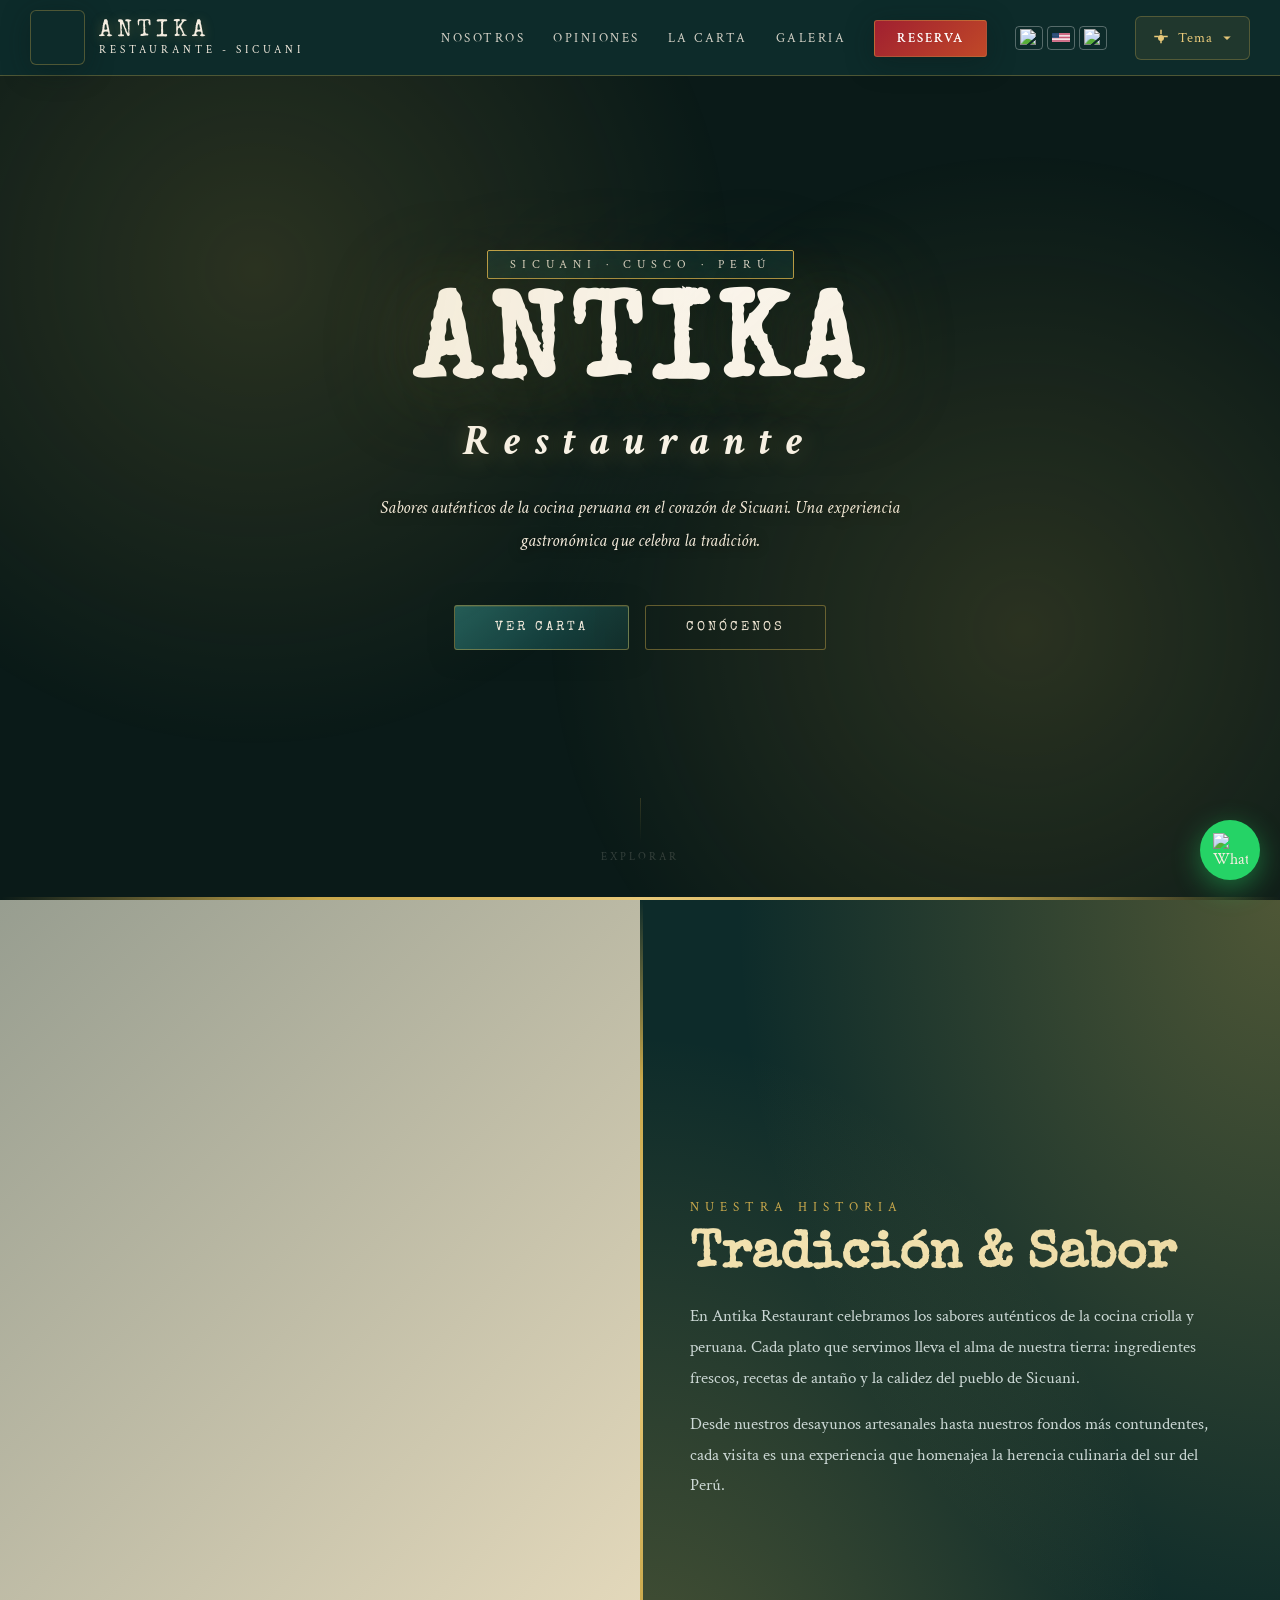
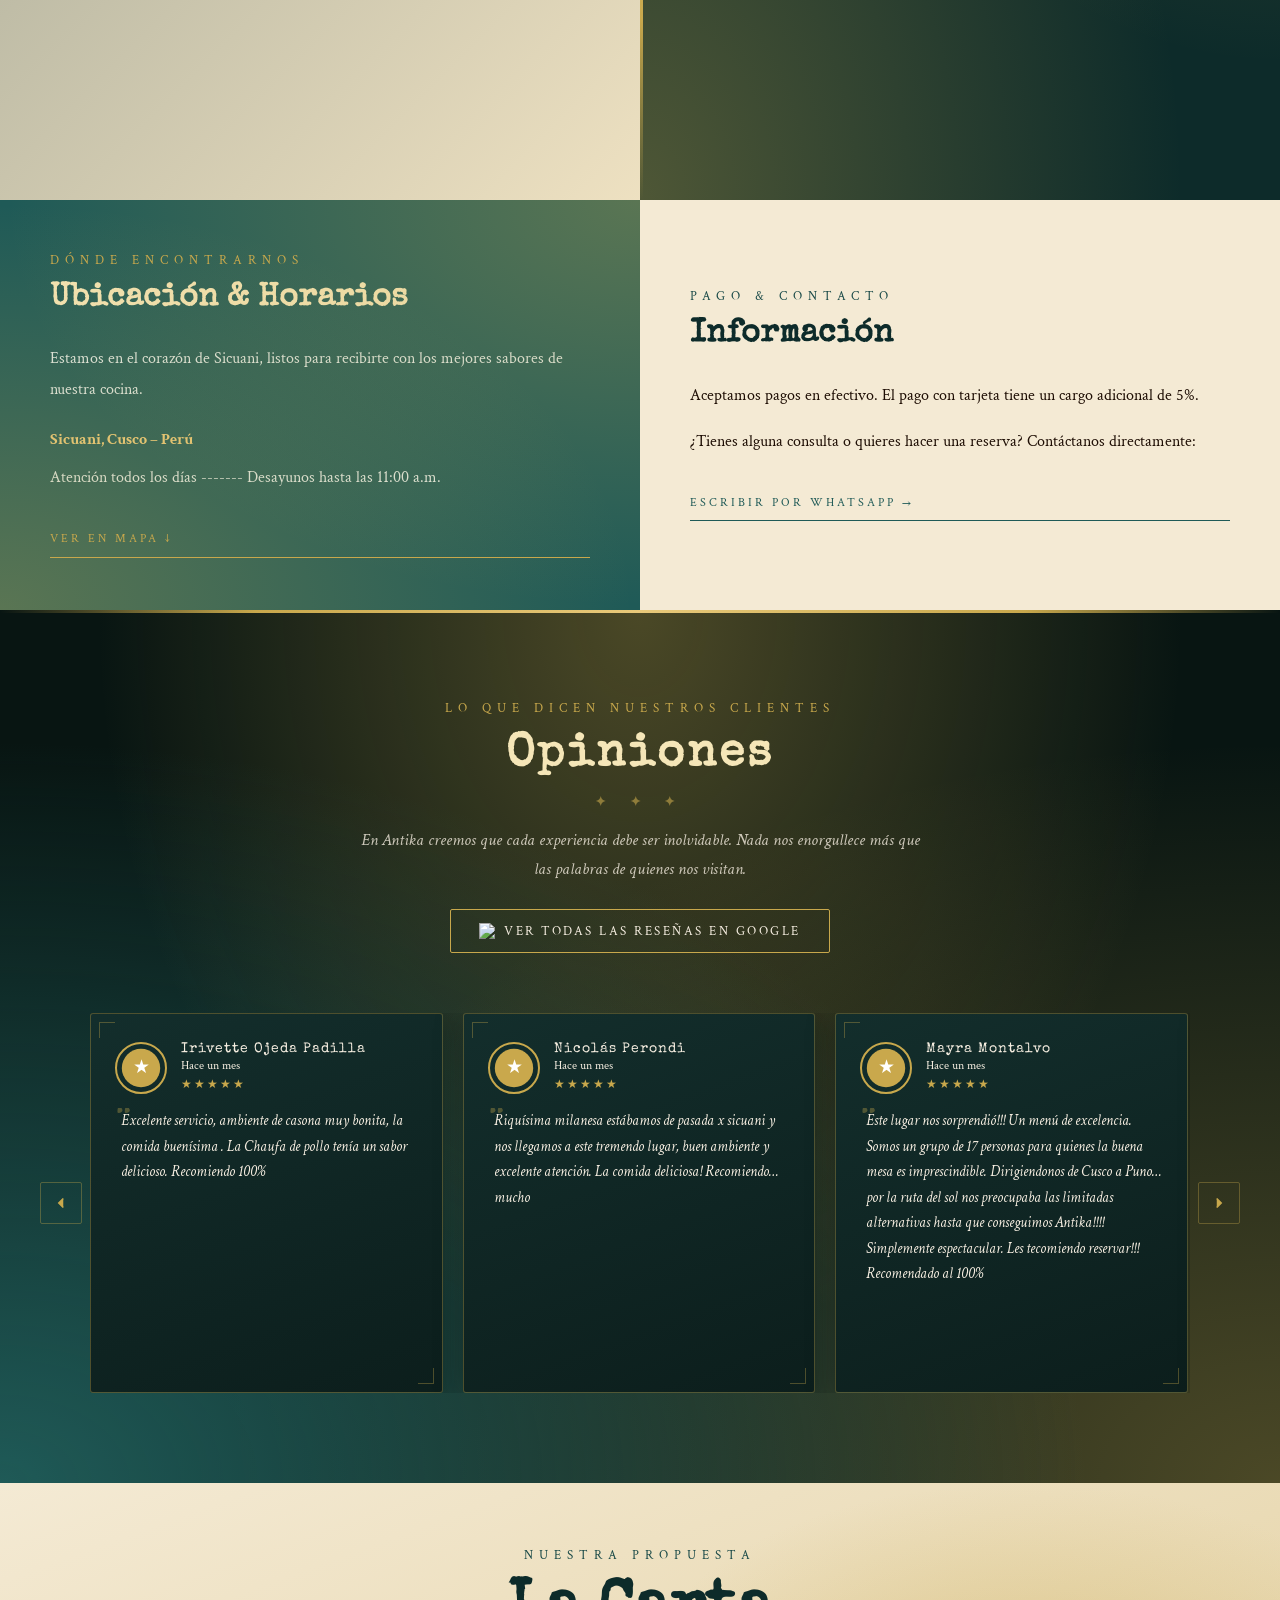
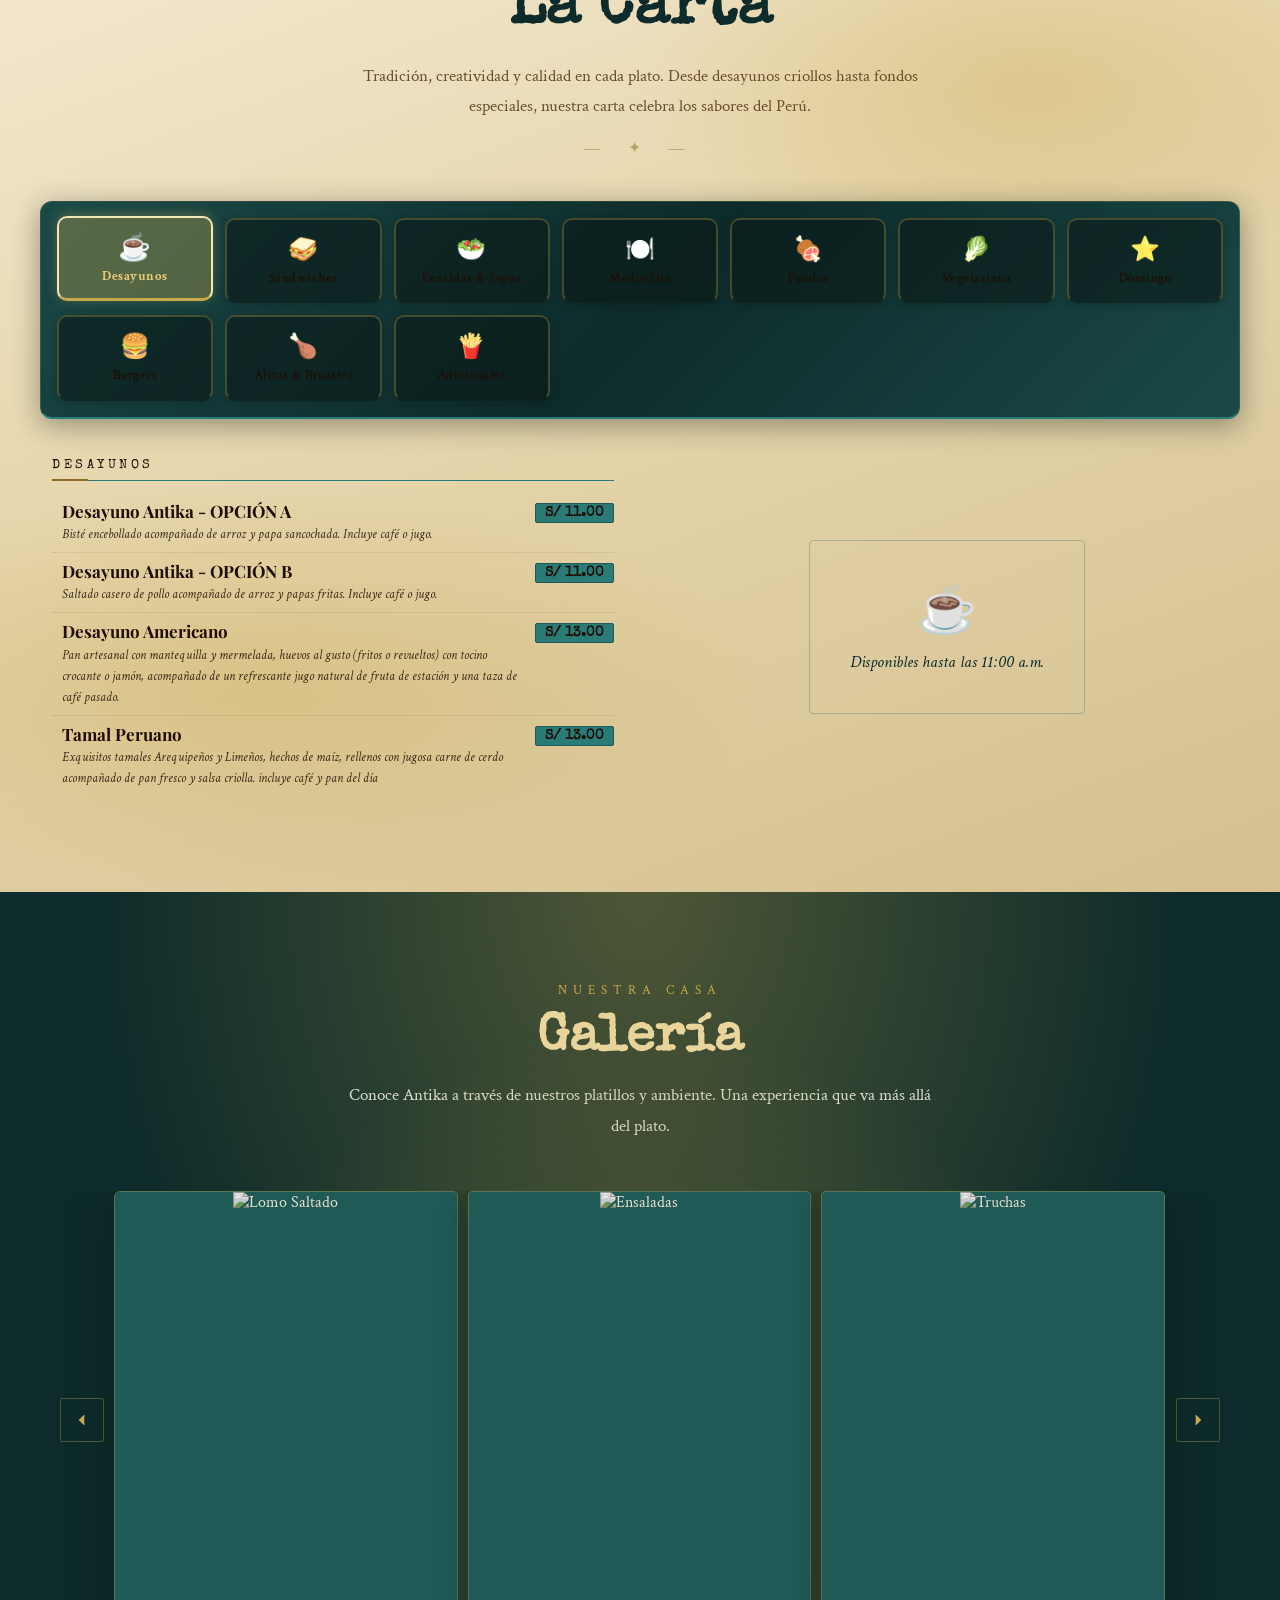
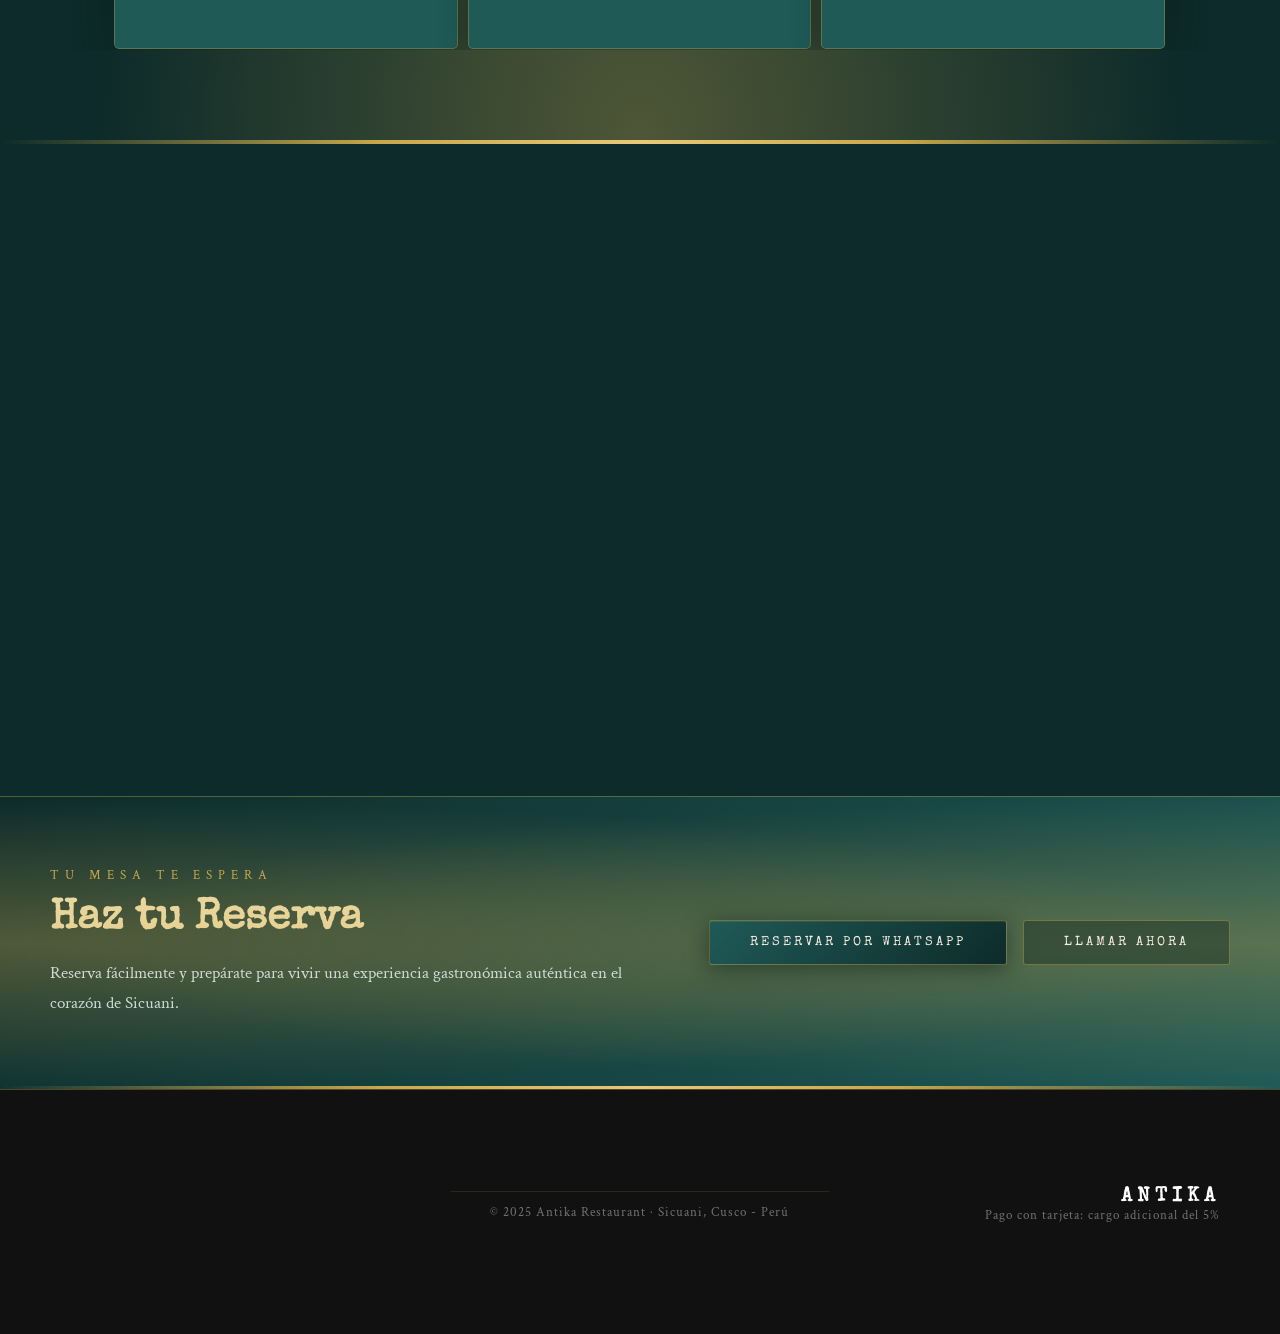
==== commit e18243ae: "jj" ====
--- a/index.html
+++ b/index.html
@@ -211,16 +211,46 @@
   </div>
 
   <div class="tab-nav">
-    <button class="tab-btn active" onclick="showTab('desayunos', this)" data-menu="desayunos" data-i18n="comida1"></button>
-    <button class="tab-btn" onclick="showTab('sandwiches', this)" data-menu="sandwiches" data-i18n="comida2"></button>
-    <button class="tab-btn" onclick="showTab('ensaladas', this)" data-menu="ensaladas" data-i18n="comida3"></button>
-    <button class="tab-btn" onclick="showTab('mediodia', this)" data-menu="mediodia" data-i18n="comida4"></button>
-    <button class="tab-btn" onclick="showTab('fondos', this)" data-menu="fondos" data-i18n="comida5"></button>
-    <button class="tab-btn" onclick="showTab('vegetariana', this)" data-menu="vegetariana" data-i18n="vegetariana"></button>
-    <button class="tab-btn" onclick="showTab('domingo', this)" data-menu="domingo" data-i18n="comida9"></button>
-    <button class="tab-btn" onclick="showTab('burgers', this)" data-menu="burgers" data-i18n="comida6"></button>
-    <button class="tab-btn" onclick="showTab('alitas', this)" data-menu="alitas" data-i18n="comida7"></button>
-    <button class="tab-btn" onclick="showTab('adicionales', this)" data-menu="adicionales" data-i18n="comida8"></button>
+    <button class="tab-btn active" onclick="showTab('desayunos', this)" data-menu="desayunos">
+      <span class="tab-icon">☕</span>
+      <span class="tab-text" data-i18n="comida1"></span>
+    </button>
+    <button class="tab-btn" onclick="showTab('sandwiches', this)" data-menu="sandwiches">
+      <span class="tab-icon">🥪</span>
+      <span class="tab-text" data-i18n="comida2"></span>
+    </button>
+    <button class="tab-btn" onclick="showTab('ensaladas', this)" data-menu="ensaladas">
+      <span class="tab-icon">🥗</span>
+      <span class="tab-text" data-i18n="comida3"></span>
+    </button>
+    <button class="tab-btn" onclick="showTab('mediodia', this)" data-menu="mediodia">
+      <span class="tab-icon">🍽️</span>
+      <span class="tab-text" data-i18n="comida4"></span>
+    </button>
+    <button class="tab-btn" onclick="showTab('fondos', this)" data-menu="fondos">
+      <span class="tab-icon">🍖</span>
+      <span class="tab-text" data-i18n="comida5"></span>
+    </button>
+    <button class="tab-btn" onclick="showTab('vegetariana', this)" data-menu="vegetariana">
+      <span class="tab-icon">🥬</span>
+      <span class="tab-text" data-i18n="vegetariana"></span>
+    </button>
+    <button class="tab-btn" onclick="showTab('domingo', this)" data-menu="domingo">
+      <span class="tab-icon">⭐</span>
+      <span class="tab-text" data-i18n="comida9"></span>
+    </button>
+    <button class="tab-btn" onclick="showTab('burgers', this)" data-menu="burgers">
+      <span class="tab-icon">🍔</span>
+      <span class="tab-text" data-i18n="comida6"></span>
+    </button>
+    <button class="tab-btn" onclick="showTab('alitas', this)" data-menu="alitas">
+      <span class="tab-icon">🍗</span>
+      <span class="tab-text" data-i18n="comida7"></span>
+    </button>
+    <button class="tab-btn" onclick="showTab('adicionales', this)" data-menu="adicionales">
+      <span class="tab-icon">🍟</span>
+      <span class="tab-text" data-i18n="comida8"></span>
+    </button>
   </div>
 
   <!-- DESAYUNOS -->
--- a/css/index.css
+++ b/css/index.css
@@ -751,75 +751,93 @@
 
 /* ─── TABS ─── */
 .tab-nav {
-  display: flex;
-  justify-content: center;
-  flex-wrap: nowrap;
-  border-bottom: 2px solid rgba(30,80,76,0.5);
-  /* [MEJORA 5] Margen inferior reducido */
+  display: grid;
+  grid-template-columns: repeat(auto-fit, minmax(140px, 1fr));
+  gap: 12px;
+  border-bottom: none;
   margin: 0 40px 40px;
   position: sticky;
   top: 72px;
-  background: linear-gradient(135deg, #1a4a48 0%, #0f3230 50%, #1a4a48 100%);
+  background: linear-gradient(135deg, rgba(26,74,72,0.95), rgba(15,50,48,0.95));
   z-index: 10;
-  padding-top: 10px;
-  /* [MEJORA 1] Menos border-radius */
-  border-radius: 6px 6px 0 0;
-  box-shadow: 0 6px 28px rgba(10,26,24,0.4), inset 0 1px 0 rgba(200,168,76,0.2);
-  overflow-x: auto;
-  -webkit-overflow-scrolling: touch;
-  scrollbar-width: thin;
-  scrollbar-color: var(--gold) transparent;
-}
+  padding: 16px;
+  border-radius: 12px;
+  box-shadow: 0 4px 20px rgba(10,26,24,0.3);
+  overflow: visible;
+  border: 1px solid rgba(200,168,76,0.2);
+}
+
 .tab-nav::before {
-  content: '';
-  position: absolute;
-  top: 0; left: 0; right: 0; height: 1px;
-  background: linear-gradient(90deg,
-    transparent, rgba(200,168,76,0.5) 30%, rgba(200,168,76,0.9) 50%,
-    rgba(200,168,76,0.5) 70%, transparent
-  );
-}
-.tab-nav::-webkit-scrollbar { height: 3px; }
-.tab-nav::-webkit-scrollbar-track { background: transparent; }
-.tab-nav::-webkit-scrollbar-thumb { background: var(--gold-dark); border-radius: 2px; }
+  display: none;
+}
 
 /* [MEJORA 2] Tab buttons más compactos */
 .tab-btn {
-  font-family: 'Special Elite', cursive;
-  /* [MEJORA 2] Fuente ligeramente más pequeña */
-  font-size: 12px;
-  letter-spacing: 1px;
-  text-transform: uppercase;
-  color: var(--parchment-dark);
-  background: none;
-  border: none;
-  /* [MEJORA 2] Padding reducido */
-  padding: 11px 18px;
+  font-family: 'Crimson Text', serif;
+  font-size: 14px;
+  font-weight: 600;
+  letter-spacing: 0.5px;
+  text-transform: capitalize;
+  color: var(--cream);
+  background: rgba(10,26,24,0.6);
+  border: 2px solid rgba(200,168,76,0.3);
+  padding: 14px 16px;
   cursor: pointer;
-  opacity: 0.6;
-  transition: all 0.25s ease;
-  border-bottom: 3px solid transparent;
-  margin-bottom: -2px;
-  /* [MEJORA 1] Menos redondeado */
-  border-radius: 4px 4px 0 0;
+  transition: all 0.3s cubic-bezier(0.4, 0, 0.2, 1);
+  border-radius: 10px;
   position: relative;
   white-space: nowrap;
   flex-shrink: 0;
-  min-height: 44px;
-}
+  min-height: 56px;
+  display: flex;
+  flex-direction: column;
+  align-items: center;
+  justify-content: center;
+  gap: 6px;
+  box-shadow: 0 2px 8px rgba(10,26,24,0.3);
+}
+
+.tab-icon {
+  font-size: 24px;
+  display: block;
+  transition: transform 0.3s ease;
+  filter: grayscale(0.2) brightness(1.1);
+}
+
+.tab-text {
+  font-size: 13px;
+  display: block;
+  line-height: 1.2;
+}
+
 .tab-btn:hover {
-  opacity: 0.9;
   color: var(--gold-light);
-  background: rgba(200,168,76,0.08);
-  /* [MEJORA 1] Movimiento más sutil */
-  transform: translateY(-1px);
-}
+  background: rgba(26,74,72,0.8);
+  border-color: var(--gold);
+  transform: translateY(-3px);
+  box-shadow: 0 6px 20px rgba(200,168,76,0.4);
+}
+
+.tab-btn:hover .tab-icon {
+  transform: scale(1.15);
+  filter: grayscale(0) brightness(1.3);
+}
+
 .tab-btn.active {
-  opacity: 1;
-  color: var(--gold-light);
-  border-bottom-color: var(--gold);
-  background: rgba(200,168,76,0.12);
-  box-shadow: 0 -2px 12px rgba(200,168,76,0.1);
+  color: var(--dark-ink);
+  background: linear-gradient(135deg, var(--gold-light), var(--gold));
+  border-color: var(--gold-pale);
+  box-shadow: 0 4px 16px rgba(200,168,76,0.5), 0 0 0 3px rgba(200,168,76,0.2);
+  transform: translateY(-2px);
+}
+
+.tab-btn.active .tab-icon {
+  filter: grayscale(0) brightness(1) contrast(1.2);
+  transform: scale(1.1);
+}
+
+.tab-btn.active .tab-text {
+  font-weight: 700;
 }
 
 /* ─── TAB PANELS ─── */
@@ -833,6 +851,26 @@
 @media (max-width: 768px){
   .tab-panel{
     margin-top: 80px;
+  }
+  
+  .tab-nav {
+    grid-template-columns: repeat(2, 1fr);
+    gap: 10px;
+    margin: 0 20px 32px;
+    padding: 12px;
+  }
+  
+  .tab-btn {
+    min-height: 70px;
+    padding: 10px 8px;
+  }
+  
+  .tab-icon {
+    font-size: 28px;
+  }
+  
+  .tab-text {
+    font-size: 12px;
   }
 }
 .tab-panel.active { display: block; animation: tabFadeIn 0.35s ease; }
--- a/css/theme-text-control.css
+++ b/css/theme-text-control.css
@@ -233,25 +233,28 @@
 }
 
 [data-theme="light"] .tab-nav {
-  background: linear-gradient(135deg, #e8f4f3 0%, #d0e8e6 50%, #e8f4f3 100%) !important;
-  border: 2px solid #164240 !important;
-  border-top: none !important;
-  box-shadow: 0 4px 12px rgba(22, 66, 64, 0.15) !important;
+  background: rgba(255, 255, 255, 0.95) !important;
+  border: 2px solid #e8f4f3 !important;
+  box-shadow: 0 4px 20px rgba(22, 66, 64, 0.12) !important;
 }
 
 [data-theme="light"] .tab-btn {
   color: #164240 !important;
+  background: #f8fafa !important;
+  border-color: rgba(22, 66, 64, 0.15) !important;
 }
 
 [data-theme="light"] .tab-btn:hover {
   color: #0a1f1e !important;
-  background: rgba(212, 175, 55, 0.1) !important;
+  background: #ffffff !important;
+  border-color: #d4af37 !important;
 }
 
 [data-theme="light"] .tab-btn.active {
-  color: #0a1f1e !important;
-  background: rgba(212, 175, 55, 0.2) !important;
-  border-bottom-color: #d4af37 !important;
+  color: #ffffff !important;
+  background: linear-gradient(135deg, #164240, #0a1f1e) !important;
+  border-color: #d4af37 !important;
+  box-shadow: 0 4px 16px rgba(22, 66, 64, 0.3), 0 0 0 3px rgba(212, 175, 55, 0.15) !important;
 }
 
 [data-theme="light"] .menu-section-title {
@@ -879,29 +882,33 @@
 }
 
 [data-theme="purple-gold"] .tab-nav {
-  background: linear-gradient(135deg, #4a2d5f 0%, #2d1b3d 50%, #4a2d5f 100%) !important;
-  border-bottom: 2px solid #ffa500 !important;
+  background: linear-gradient(135deg, rgba(74,45,95,0.95), rgba(45,27,61,0.95)) !important;
+  border: 1px solid rgba(255,165,0,0.3) !important;
+  box-shadow: 0 4px 20px rgba(155,107,196,0.3) !important;
 }
 
 [data-theme="purple-gold"] .tab-nav::before {
-  background: linear-gradient(90deg,
-    transparent, #ffa500 30%, #9b6bc4 50%, #ffa500 70%, transparent
-  ) !important;
+  display: none !important;
 }
 
 [data-theme="purple-gold"] .tab-btn {
-  color: #e8d8f0 !important;
+  color: #fef9f0 !important;
+  background: rgba(26,10,31,0.6) !important;
+  border-color: rgba(255,165,0,0.3) !important;
 }
 
 [data-theme="purple-gold"] .tab-btn:hover {
   color: #ffa500 !important;
-  background: rgba(255, 165, 0, 0.1) !important;
+  background: rgba(74,45,95,0.8) !important;
+  border-color: #ffa500 !important;
+  box-shadow: 0 6px 20px rgba(255,165,0,0.4) !important;
 }
 
 [data-theme="purple-gold"] .tab-btn.active {
-  color: #ffa500 !important;
-  border-bottom-color: #ffa500 !important;
-  background: rgba(255, 165, 0, 0.15) !important;
+  color: #2d1b3d !important;
+  background: linear-gradient(135deg, #ffa500, #ffb733) !important;
+  border-color: #ffd700 !important;
+  box-shadow: 0 4px 16px rgba(255,165,0,0.5), 0 0 0 3px rgba(255,165,0,0.2) !important;
 }
 
 [data-theme="purple-gold"] .menu-section-title {
@@ -1437,26 +1444,31 @@
 }
 
 [data-theme="neon"] .tab-nav {
-  background: #1a1a1a !important;
-  border-bottom: 2px solid #ffa500 !important;
-  box-shadow: 0 4px 15px rgba(0, 0, 0, 0.5);
+  background: linear-gradient(135deg, rgba(26,26,26,0.95), rgba(10,10,10,0.95)) !important;
+  border: 1px solid rgba(155,107,196,0.3) !important;
+  box-shadow: 0 4px 20px rgba(0,0,0,0.5) !important;
 }
 
 [data-theme="neon"] .tab-btn {
   color: #f0f0f0 !important;
+  background: rgba(0,0,0,0.6) !important;
+  border-color: rgba(155,107,196,0.3) !important;
 }
 
 [data-theme="neon"] .tab-btn:hover {
   color: #ffa500 !important;
-  text-shadow: none;
-  background: rgba(255, 165, 0, 0.1) !important;
+  background: rgba(26,10,31,0.8) !important;
+  border-color: #9b6bc4 !important;
+  box-shadow: 0 6px 20px rgba(155,107,196,0.4) !important;
+  text-shadow: none;
 }
 
 [data-theme="neon"] .tab-btn.active {
-  color: #ffa500 !important;
-  text-shadow: none;
-  border-bottom-color: #ffa500 !important;
-  box-shadow: none;
+  color: #0a0a0a !important;
+  background: linear-gradient(135deg, #9b6bc4, #b565b3) !important;
+  border-color: #ffa500 !important;
+  box-shadow: 0 4px 16px rgba(155,107,196,0.5), 0 0 0 3px rgba(255,165,0,0.2) !important;
+  text-shadow: none;
 }
 
 [data-theme="neon"] .menu-section-title {
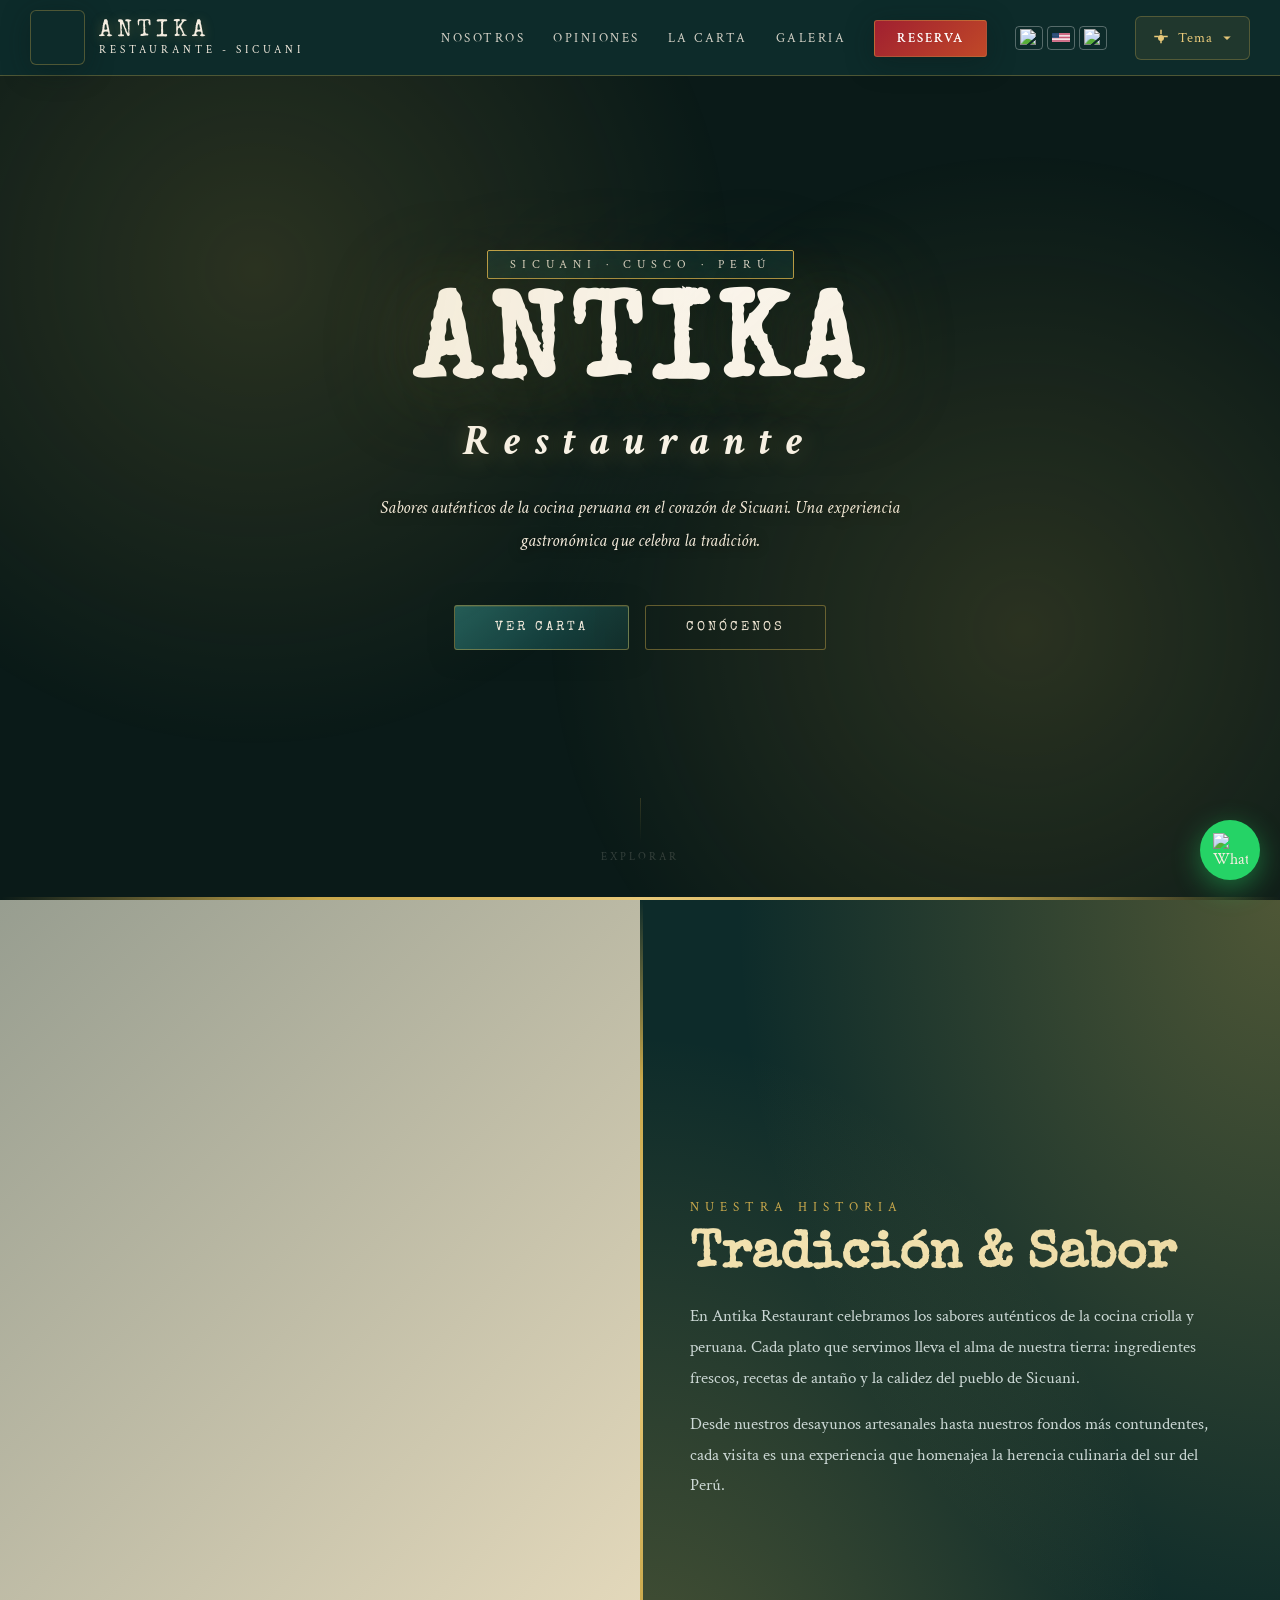
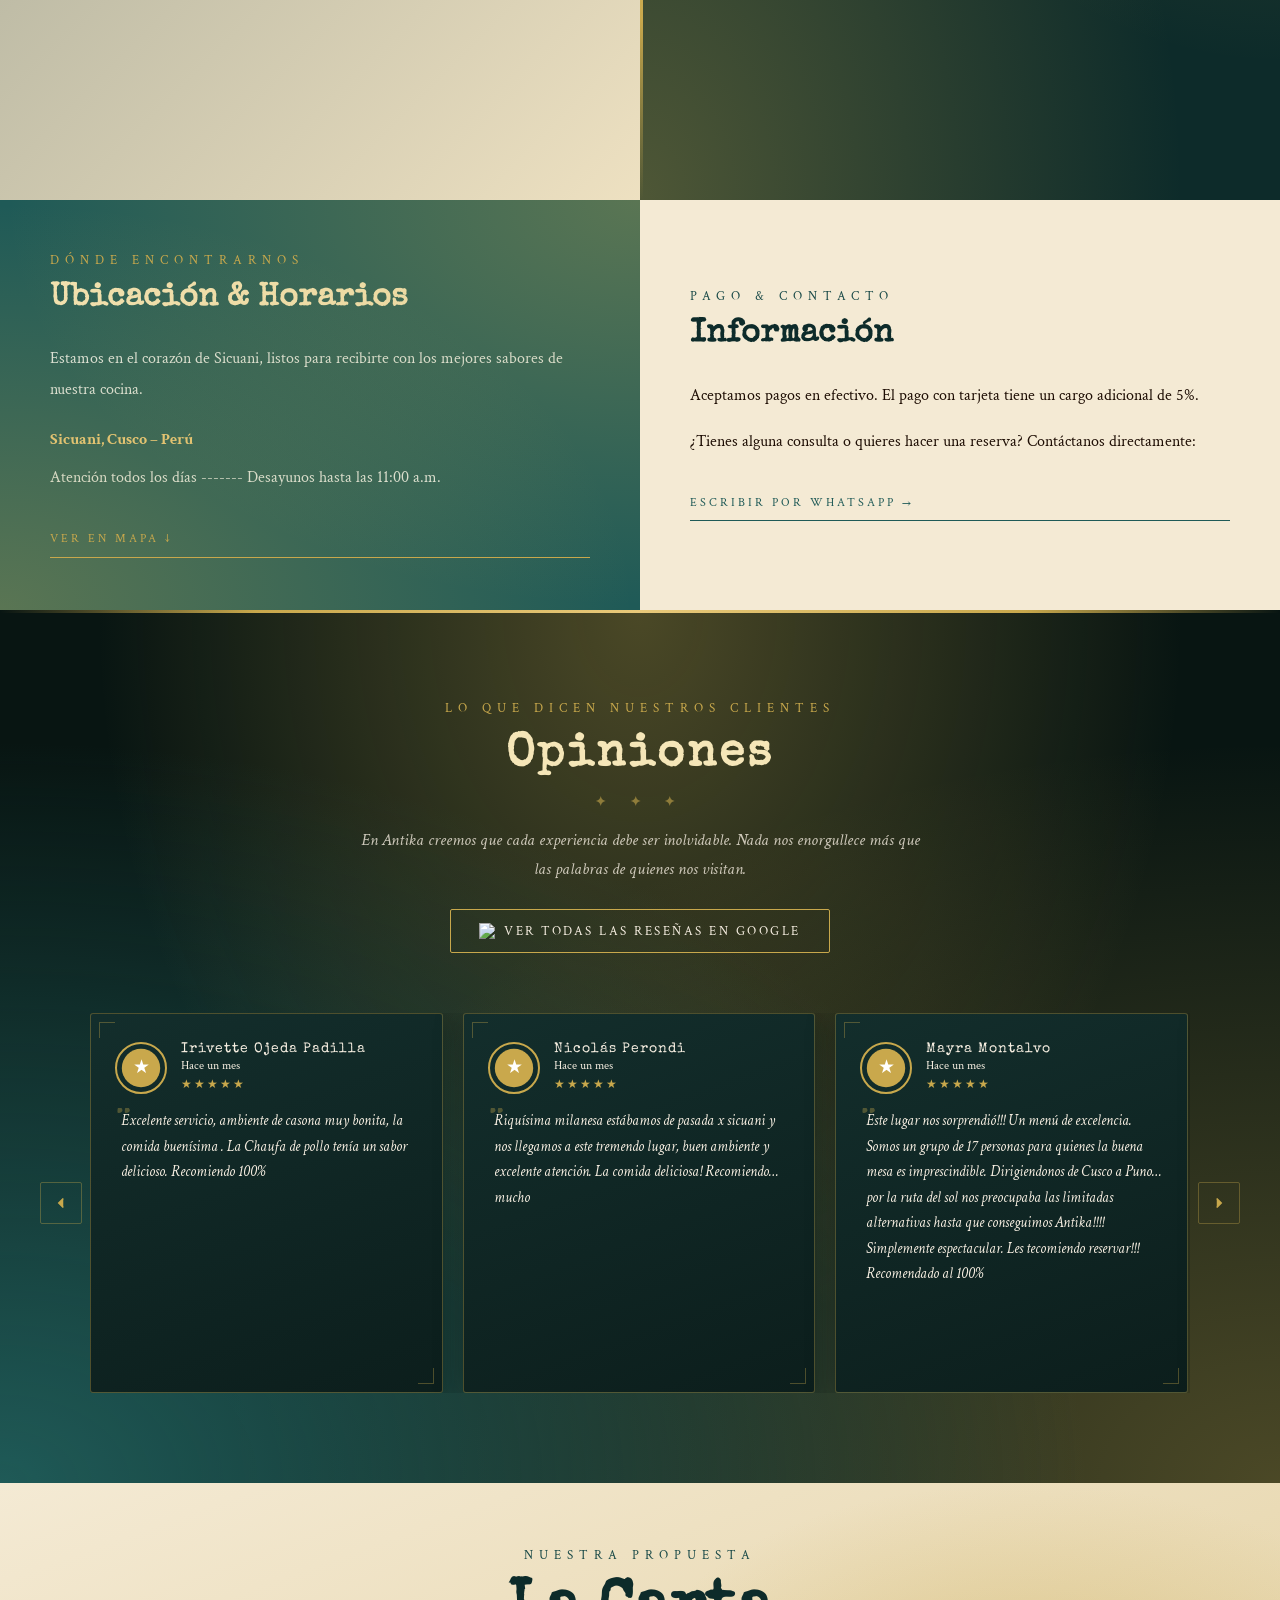
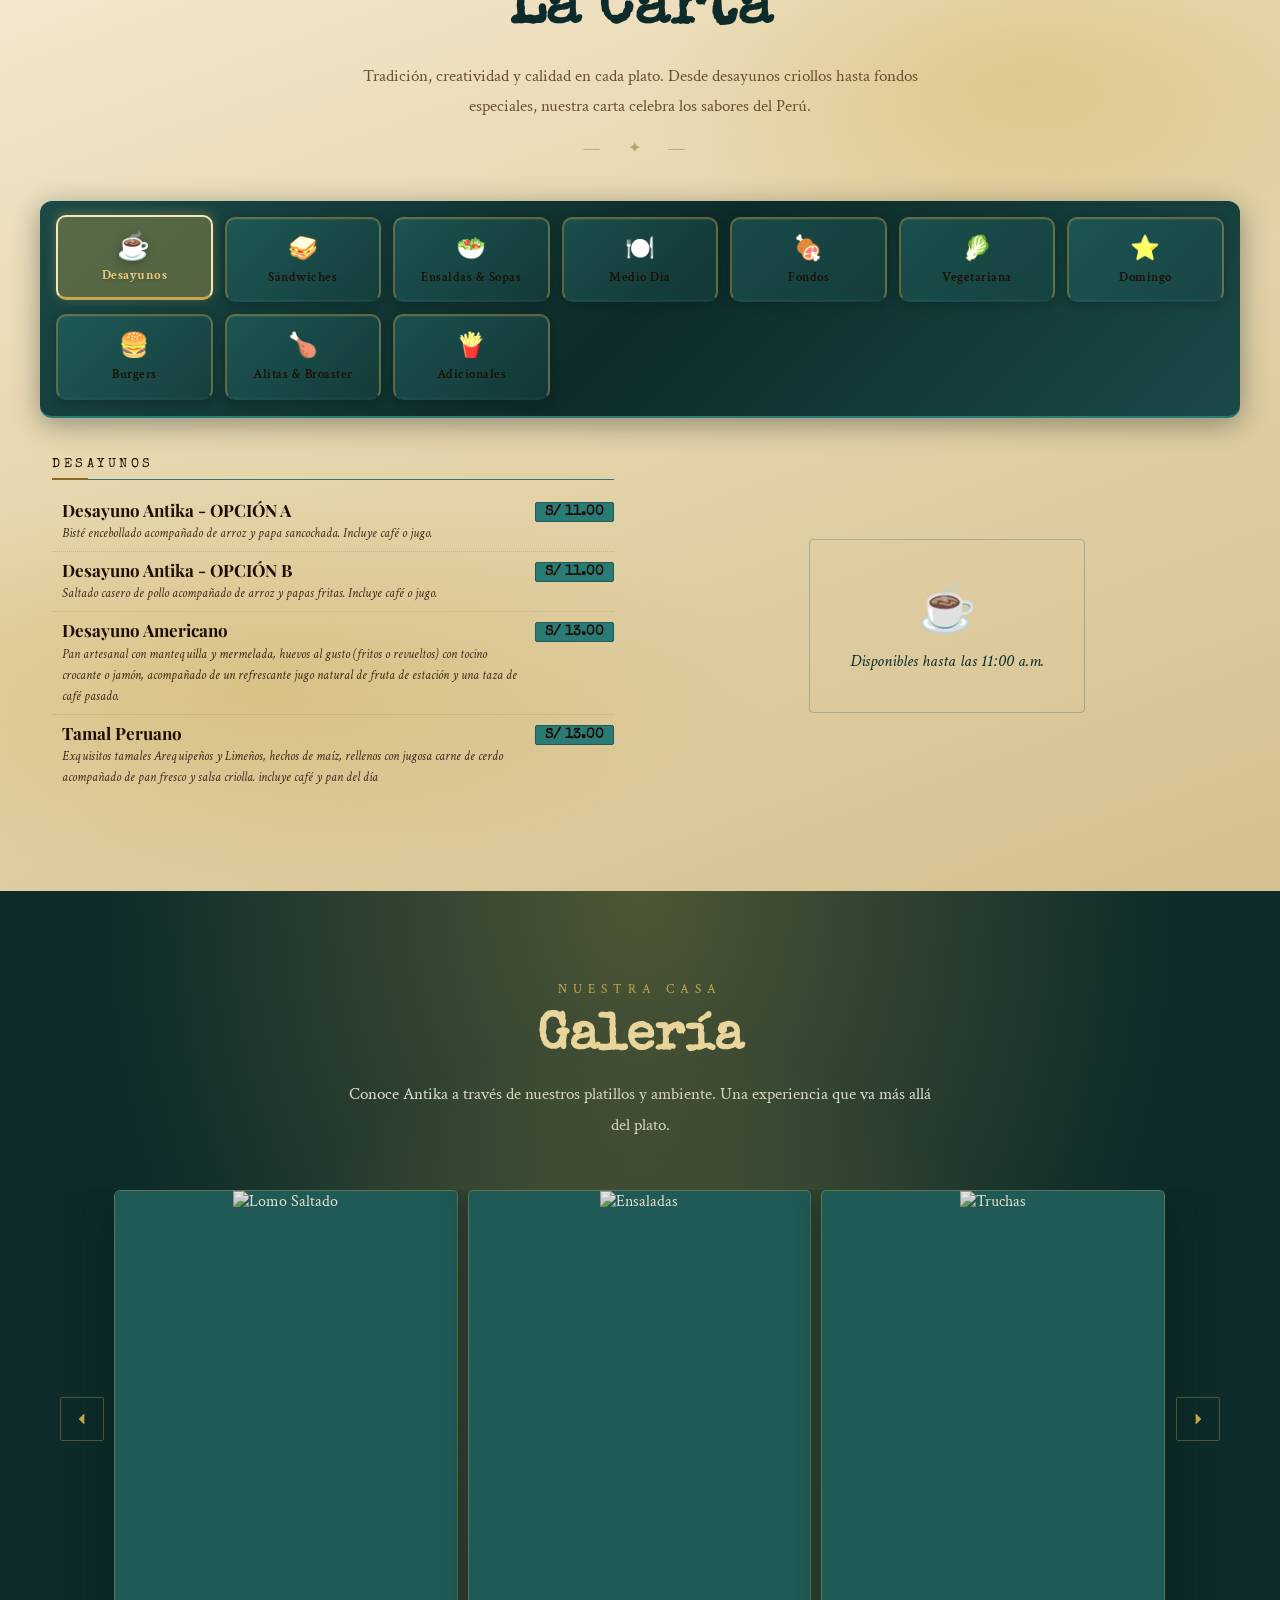
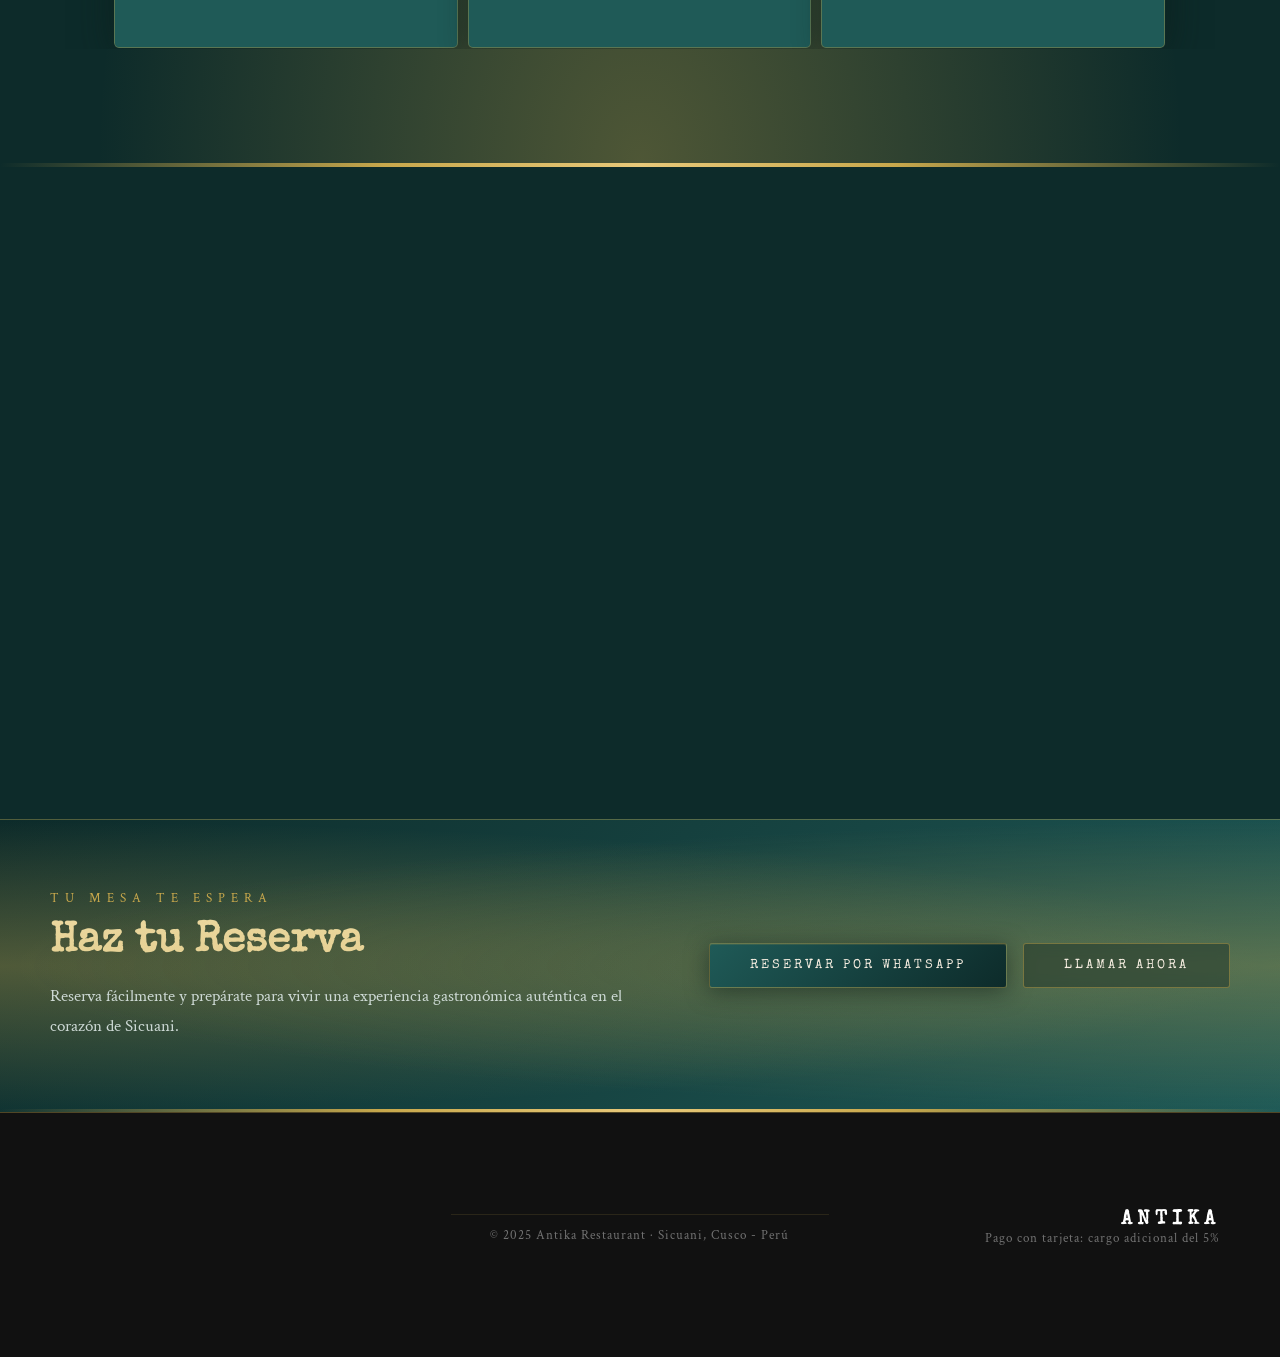
==== commit ec100de0: "hasta las 6" ====
--- a/index.html
+++ b/index.html
@@ -365,6 +365,9 @@
       </svg>
     </button>
   </div>
+  
+  <!-- Indicadores de paginación -->
+  <div class="gallery-pagination" id="galleryPagination"></div>
 </section>
 
 <!-- MAPA -->
--- a/css/index.css
+++ b/css/index.css
@@ -758,13 +758,13 @@
   margin: 0 40px 40px;
   position: sticky;
   top: 72px;
-  background: linear-gradient(135deg, rgba(26,74,72,0.95), rgba(15,50,48,0.95));
+  background: linear-gradient(135deg, rgba(26,74,72,0.98), rgba(15,50,48,0.98));
   z-index: 10;
   padding: 16px;
   border-radius: 12px;
-  box-shadow: 0 4px 20px rgba(10,26,24,0.3);
+  box-shadow: 0 4px 20px rgba(10,26,24,0.5), 0 0 0 1px rgba(200,168,76,0.3);
   overflow: visible;
-  border: 1px solid rgba(200,168,76,0.2);
+  backdrop-filter: blur(10px);
 }
 
 .tab-nav::before {
@@ -778,9 +778,9 @@
   font-weight: 600;
   letter-spacing: 0.5px;
   text-transform: capitalize;
-  color: var(--cream);
-  background: rgba(10,26,24,0.6);
-  border: 2px solid rgba(200,168,76,0.3);
+  color: var(--cream-light);
+  background: linear-gradient(135deg, rgba(42,122,118,0.4), rgba(26,74,72,0.4));
+  border: 2px solid rgba(200,168,76,0.4);
   padding: 14px 16px;
   cursor: pointer;
   transition: all 0.3s cubic-bezier(0.4, 0, 0.2, 1);
@@ -794,14 +794,14 @@
   align-items: center;
   justify-content: center;
   gap: 6px;
-  box-shadow: 0 2px 8px rgba(10,26,24,0.3);
+  box-shadow: 0 2px 8px rgba(10,26,24,0.4), inset 0 1px 0 rgba(200,168,76,0.1);
 }
 
 .tab-icon {
   font-size: 24px;
   display: block;
-  transition: transform 0.3s ease;
-  filter: grayscale(0.2) brightness(1.1);
+  transition: transform 0.3s ease, filter 0.3s ease;
+  filter: grayscale(0.2) brightness(1.2);
 }
 
 .tab-text {
@@ -811,33 +811,34 @@
 }
 
 .tab-btn:hover {
-  color: var(--gold-light);
-  background: rgba(26,74,72,0.8);
+  color: var(--gold-pale);
+  background: linear-gradient(135deg, rgba(42,122,118,0.7), rgba(26,74,72,0.7));
   border-color: var(--gold);
   transform: translateY(-3px);
-  box-shadow: 0 6px 20px rgba(200,168,76,0.4);
+  box-shadow: 0 6px 20px rgba(200,168,76,0.5), 0 0 20px rgba(200,168,76,0.2);
 }
 
 .tab-btn:hover .tab-icon {
   transform: scale(1.15);
-  filter: grayscale(0) brightness(1.3);
+  filter: grayscale(0) brightness(1.4) drop-shadow(0 0 8px rgba(200,168,76,0.6));
 }
 
 .tab-btn.active {
   color: var(--dark-ink);
   background: linear-gradient(135deg, var(--gold-light), var(--gold));
   border-color: var(--gold-pale);
-  box-shadow: 0 4px 16px rgba(200,168,76,0.5), 0 0 0 3px rgba(200,168,76,0.2);
+  box-shadow: 0 4px 16px rgba(200,168,76,0.6), 0 0 0 3px rgba(200,168,76,0.3), inset 0 1px 0 rgba(255,255,255,0.3);
   transform: translateY(-2px);
 }
 
 .tab-btn.active .tab-icon {
-  filter: grayscale(0) brightness(1) contrast(1.2);
+  filter: grayscale(0) brightness(1) contrast(1.3) drop-shadow(0 2px 4px rgba(0,0,0,0.3));
   transform: scale(1.1);
 }
 
 .tab-btn.active .tab-text {
   font-weight: 700;
+  text-shadow: 0 1px 2px rgba(0,0,0,0.2);
 }
 
 /* ─── TAB PANELS ─── */
@@ -1593,6 +1594,7 @@
 
 /* =========================================================
    CARRUSEL GALERÍA MULTI-IMAGEN
+   Desktop: 3 items | Mobile: 1 item con auto-scroll
    ========================================================= */
 .multi-carousel-container {
   position: relative;
@@ -1648,6 +1650,51 @@
   transition: opacity 0.35s;
 }
 .multi-carousel-track .gallery-item:hover .gallery-label { opacity: 1; }
+
+/* Indicadores de paginación */
+.gallery-pagination {
+  display: flex;
+  justify-content: center;
+  gap: 8px;
+  margin-top: 24px;
+}
+
+.gallery-dot {
+  width: 10px;
+  height: 10px;
+  border-radius: 50%;
+  background: rgba(200,168,76,0.3);
+  border: 1px solid rgba(200,168,76,0.5);
+  cursor: pointer;
+  transition: all 0.3s ease;
+}
+
+.gallery-dot.active {
+  background: var(--gold);
+  transform: scale(1.3);
+  box-shadow: 0 0 8px rgba(200,168,76,0.6);
+}
+
+/* ===== RESPONSIVE: MOBILE (1 item) ===== */
+@media (max-width: 768px) {
+  .multi-carousel-track .gallery-item {
+    flex: 0 0 100%;
+    aspect-ratio: 4/3;
+  }
+  
+  .multi-carousel-track .gallery-label {
+    opacity: 1;
+    background: linear-gradient(transparent 30%, rgba(10,26,24,0.9));
+    font-size: 14px;
+    padding: 20px;
+  }
+}
+
+@media (max-width: 480px) {
+  .multi-carousel-track .gallery-item {
+    aspect-ratio: 1/1;
+  }
+}
 
 /* =========================================================
    ANIMACIONES
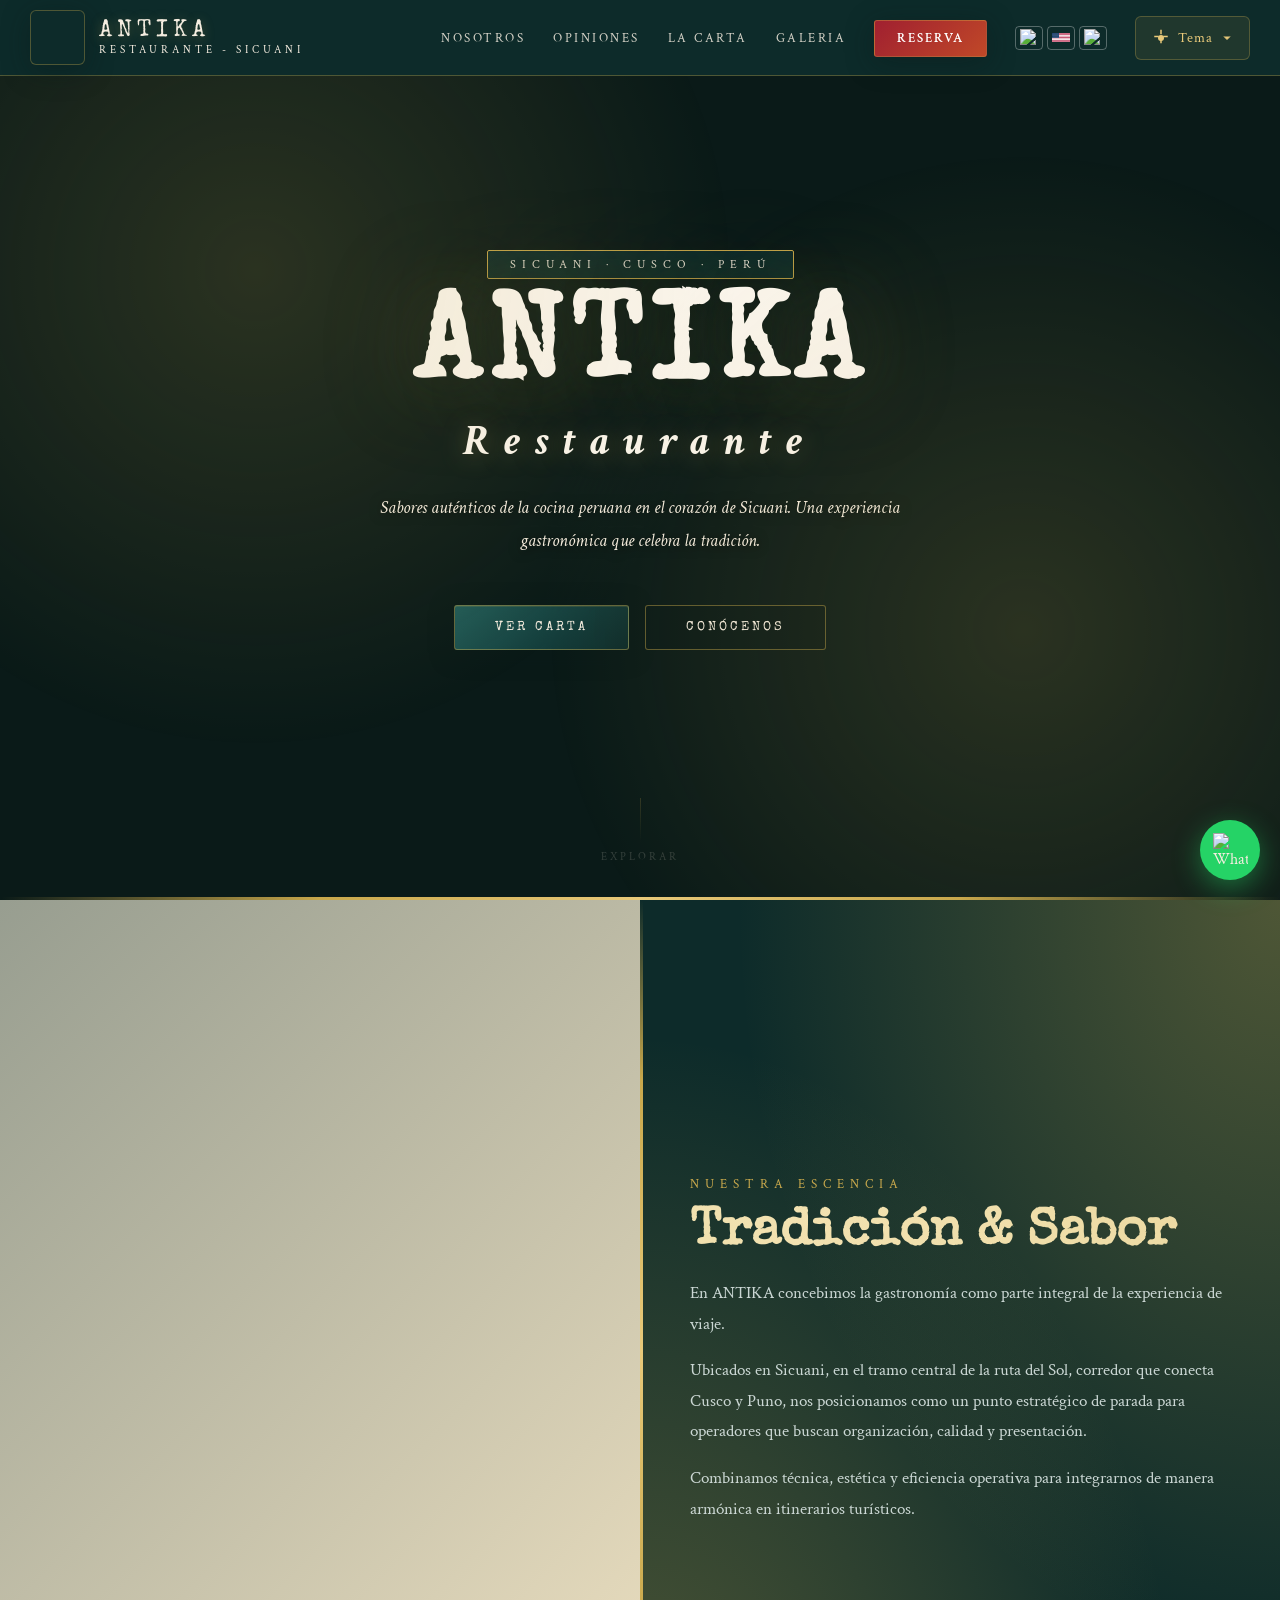
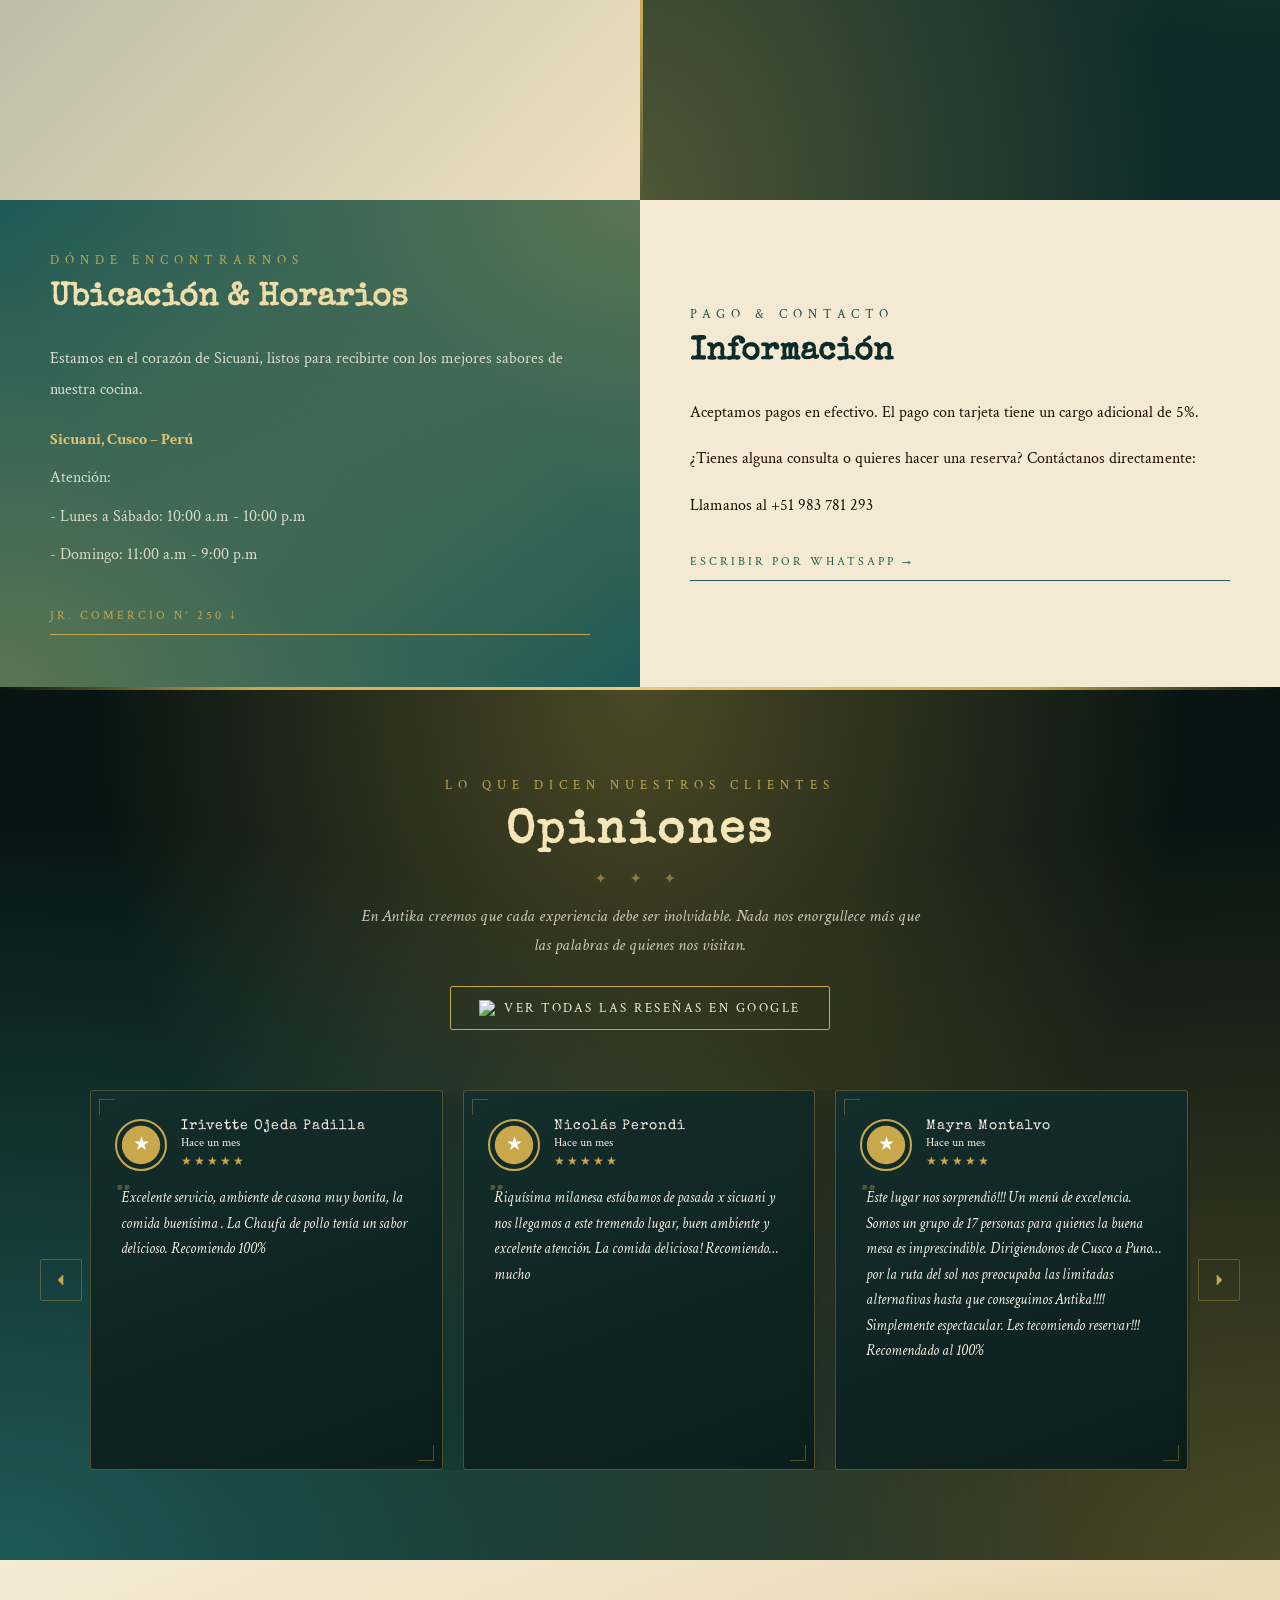
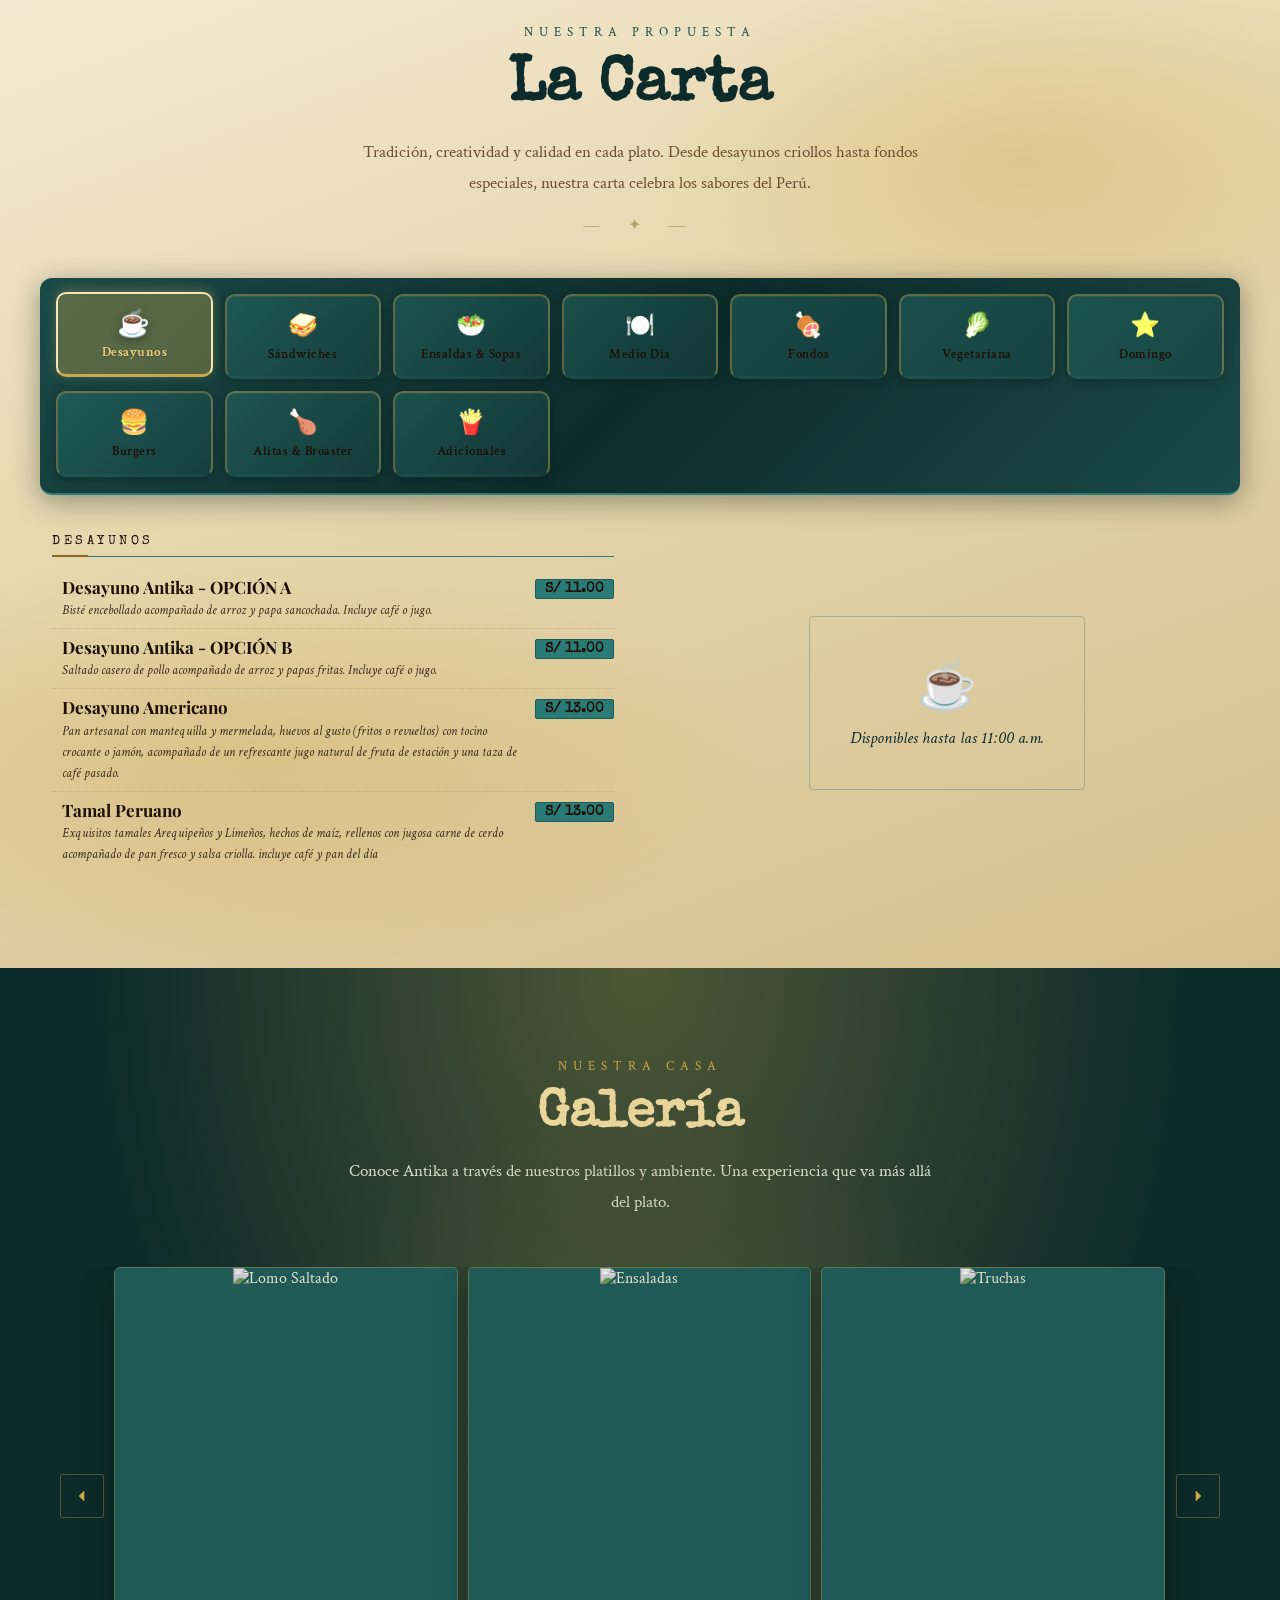
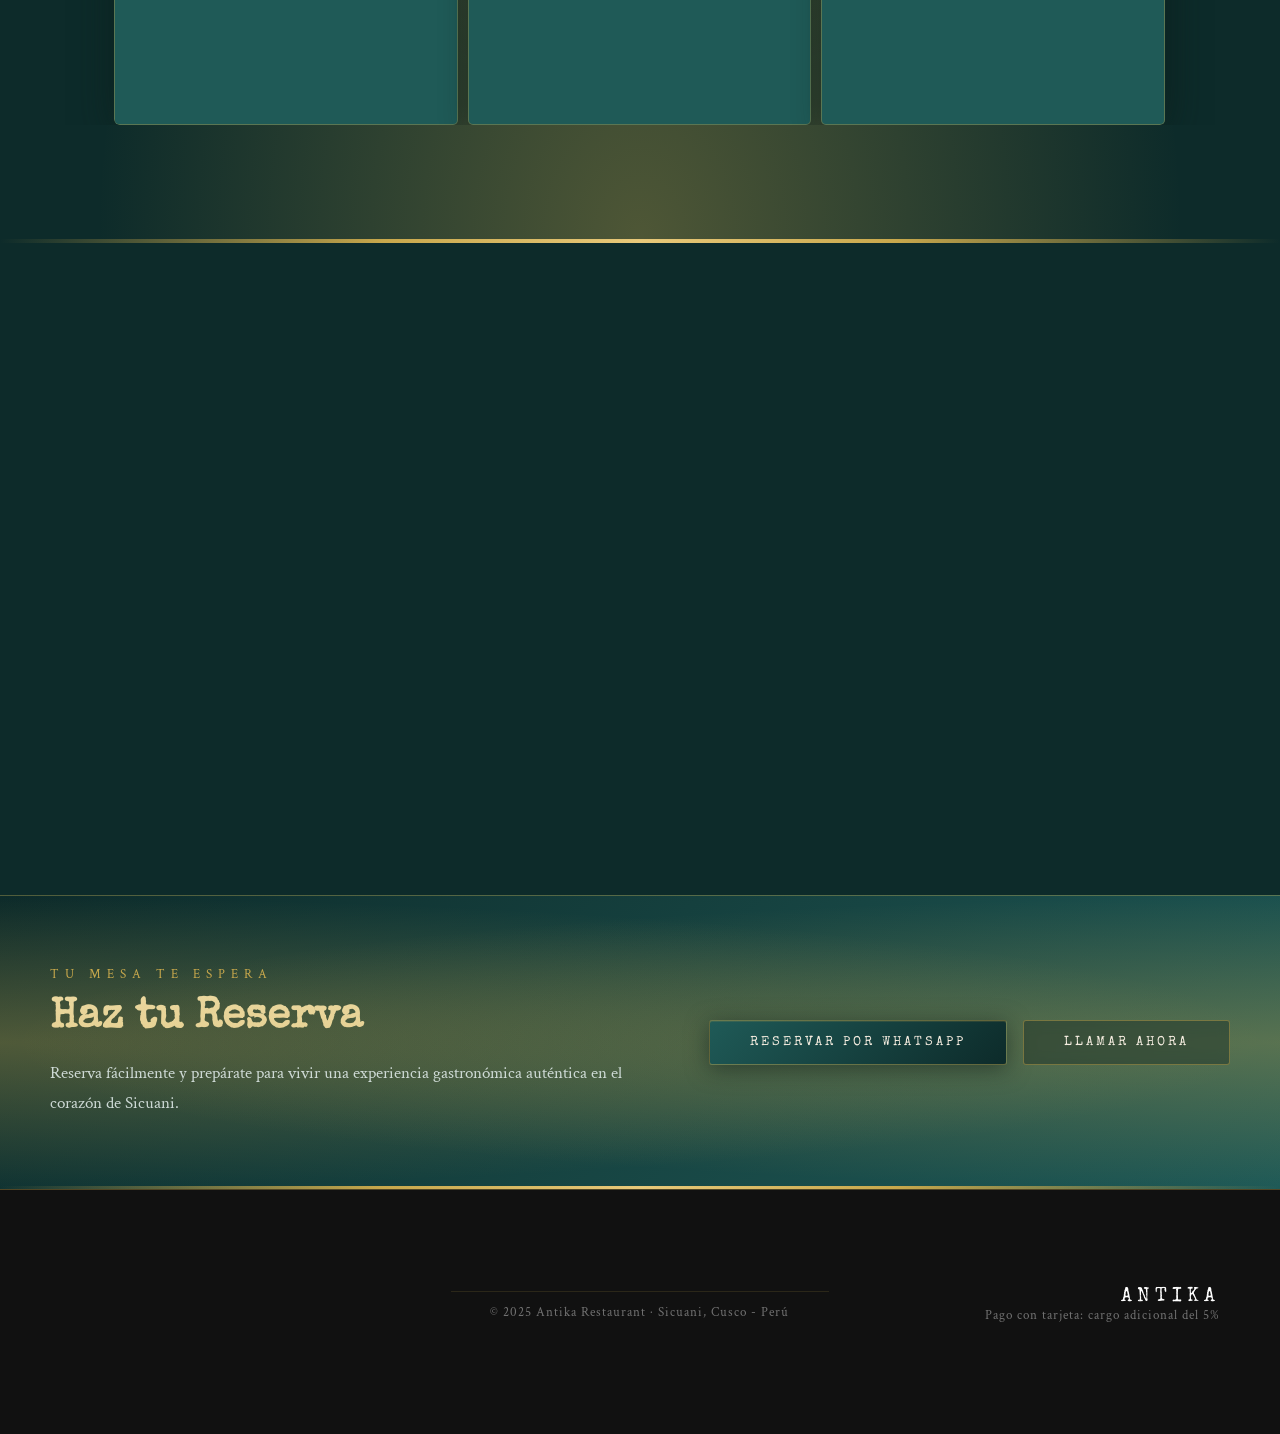
==== commit 95a86683: "ya0" ====
--- a/index.html
+++ b/index.html
@@ -149,6 +149,7 @@
     <div class="nosotros-content">
       <span class="section-label" data-i18n="span2"></span>
       <h2 class="section-title" data-i18n="tradicion"></h2>
+      <p class="section-desc" style="margin-bottom:16px;" data-i18n="mov1"></p>
       <p class="section-desc" data-i18n="parrafo1"></p>
       <p class="section-desc" style="margin-top:16px;" data-i18n="parrafo2"></p>
     </div>
@@ -160,14 +161,17 @@
       <p data-i18n="parrafo3"></p>
       <p style="margin-top:20px;"><strong>Sicuani, Cusco – Perú</strong></p>
       <p style="margin-top:8px;" data-i18n="parrafo4"></p>
-      <a href="#mapa" class="map-link" data-i18n="mapa"></a>
+      <p style="margin-top:8px;" data-i18n="mov2"></p>
+      <p style="margin-top:8px;" data-i18n="mov3"></p>
+      <a href="#mapa" class="map-link" >JR. COMERCIO N° 250 ↓</a>
     </div>
     <div class="info-block light">
       <span class="section-label" style="color:var(--teal);" data-i18n="contacto"></span>
       <h3 class="section-title" style="color:var(--teal-dark);" data-i18n="info"></h3>
       <p style="color:var(--text);" data-i18n="parrafo5"></p>
       <p style="color:var(--text);margin-top:16px;" data-i18n="parrafo6"></p>
-      <a href="https://wa.me/51954172636" class="map-link" style="margin-top:20px;" data-i18n="whatsapp"></a>
+      <p style="color:var(--text);margin-top:16px;" data-i18n="mov4"></p>
+      <a href="https://wa.me/51999999999" class="map-link" style="margin-top:16px;" data-i18n="whatsapp"></a>
     </div>
   </div>
 </section>
@@ -391,7 +395,7 @@
   </div>
   <div class="reserva-actions">
     <a href="https://wa.me/51954172636?text=Hola,%20quisiera%20hacer%20una%20reserva%20en%20Antika%20Restaurant" target="_blank" class="btn-primary" data-i18n="whatsapp2"></a>
-    <a href="tel:+51954172636" class="btn-outline" data-i18n="celular"></a>
+    <a href="tel:+51983781293" class="btn-outline" data-i18n="celular"></a>
   </div>
 </section>
 <a href="https://wa.me/51954172636" class="whatsapp-btn" target="_blank" >
@@ -425,10 +429,10 @@
 
 </footer>
 
-<script src="js/index.js"></script>
-<script src="js/lang.js"></script>
+<script src="js/index.js" blocking="render"></script>
+<script src="js/lang.js" blocking="render"></script>
 <!-- Animaciones de scroll — no invasivo, cargado al final -->
 
 </body>
 </html>
-<!-- hola -->+<!-- hola me llamo ...-->
--- a/css/index.css
+++ b/css/index.css
@@ -1,7 +1,7 @@
 /* ====================================================
-   ANTIKA RESTAURANT — CSS Rediseñado
-   Inspirado en: madera teal/dorada + menú papel envejecido
-   Paleta: Verde-teal oscuro + dorado + crema envejecida
+  ANTIKA RESTAURANT — CSS Rediseñado
+  Inspirado en: madera teal/dorada + menú papel envejecido
+  Paleta: Verde-teal oscuro + dorado + crema envejecida
    ==================================================== */
 
 @import url('https://fonts.googleapis.com/css2?family=Playfair+Display:ital,wght@0,400;0,700;0,900;1,400;1,700&family=Crimson+Text:ital,wght@0,400;0,600;1,400&family=Special+Elite&display=swap');
@@ -190,39 +190,7 @@
 }
 
 /* =========================================================
-   SCROLL REVEAL
-   ========================================================= */
-.reveal {
-  opacity: 0;
-  transform: translateY(32px);
-  transition: opacity 0.7s cubic-bezier(0.4,0,0.2,1),
-              transform 0.7s cubic-bezier(0.4,0,0.2,1);
-}
-.reveal.visible {
-  opacity: 1;
-  transform: translateY(0);
-}
-.reveal-left {
-  opacity: 0;
-  transform: translateX(-40px);
-  transition: opacity 0.7s 0.1s cubic-bezier(0.4,0,0.2,1),
-              transform 0.7s 0.1s cubic-bezier(0.4,0,0.2,1);
-}
-.reveal-left.visible {
-  opacity: 1; transform: translateX(0);
-}
-.reveal-right {
-  opacity: 0;
-  transform: translateX(40px);
-  transition: opacity 0.7s 0.1s cubic-bezier(0.4,0,0.2,1),
-              transform 0.7s 0.1s cubic-bezier(0.4,0,0.2,1);
-}
-.reveal-right.visible {
-  opacity: 1; transform: translateX(0);
-}
-
-/* =========================================================
-   HEADER
+  HEADER
    ========================================================= */
 #header-outer {
   position: fixed;
@@ -1112,7 +1080,7 @@
 }
 
 /* =========================================================
-   GALERÍA
+  GALERÍA
    ========================================================= */
 #galeria {
   background: var(--wood-teal-deep);
@@ -1143,6 +1111,7 @@
   border-radius: 6px;
   overflow: hidden;
 }
+
 .gallery-item {
   aspect-ratio: 3/4;
   background: var(--wood-teal-mid);
@@ -1177,7 +1146,7 @@
 .gallery-item:hover .gallery-label { opacity: 1; }
 
 /* =========================================================
-   OPINIONES
+  OPINIONES
    ========================================================= */
 #opiniones {
   background: #130d06;
@@ -1886,7 +1855,6 @@
   .item-price { font-size: 13px; }
 
   #galeria { padding: 70px 40px; }
-  .gallery-grid { grid-template-columns: 1fr 1fr 1fr; }
   .multi-carousel-container { padding: 0 52px; }
   .multi-carousel-track .gallery-item { flex: 0 0 calc(50% - 5px); }
 
@@ -2052,7 +2020,6 @@
   .broaster-table th, .broaster-table td { padding: 9px 8px; }
 
   #galeria { padding: 50px 20px; }
-  .gallery-grid { grid-template-columns: 1fr 1fr; }
   .multi-carousel-container { padding: 0 48px; }
   .multi-carousel-track .gallery-item { flex: 0 0 calc(50% - 5px); aspect-ratio: 4/3; }
 
@@ -2281,7 +2248,6 @@
   .broaster-table th, .broaster-table td { padding: 6px 5px; }
 
   #galeria { padding: 32px 12px; }
-  .gallery-grid { grid-template-columns: 1fr; }
   .multi-carousel-container { padding: 0 38px; }
   .multi-carousel-track .gallery-item { flex: 0 0 100%; aspect-ratio: 1/1; }
 
--- a/css/spotify.css
+++ b/css/spotify.css
@@ -33,13 +33,6 @@
 .spotify-playlist{
   height: 152px
 }
-/* Logo */
-.footer-logo{
-  font-size:28px;
-  font-weight:bold;
-  letter-spacing:3px;
-}
-
 @media (max-width:768px){
   .footer{
     grid-template-columns:1fr;
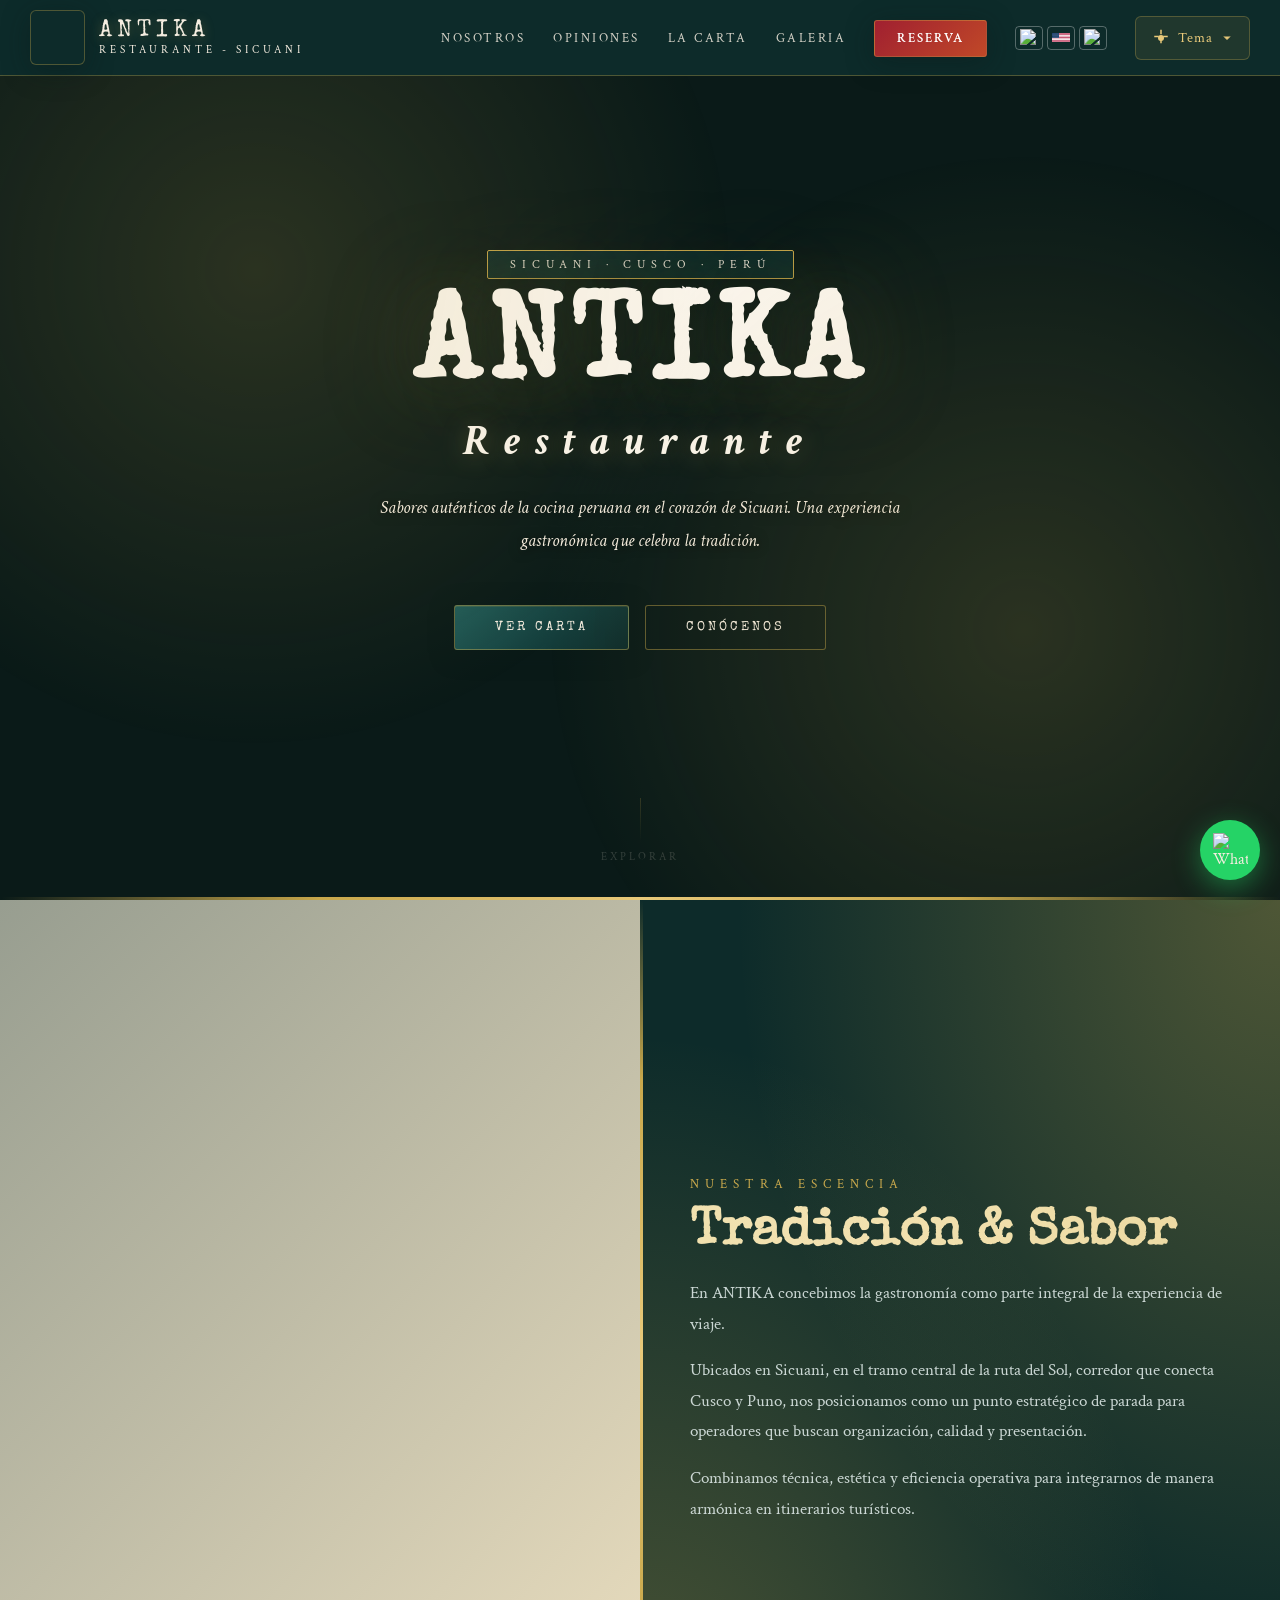
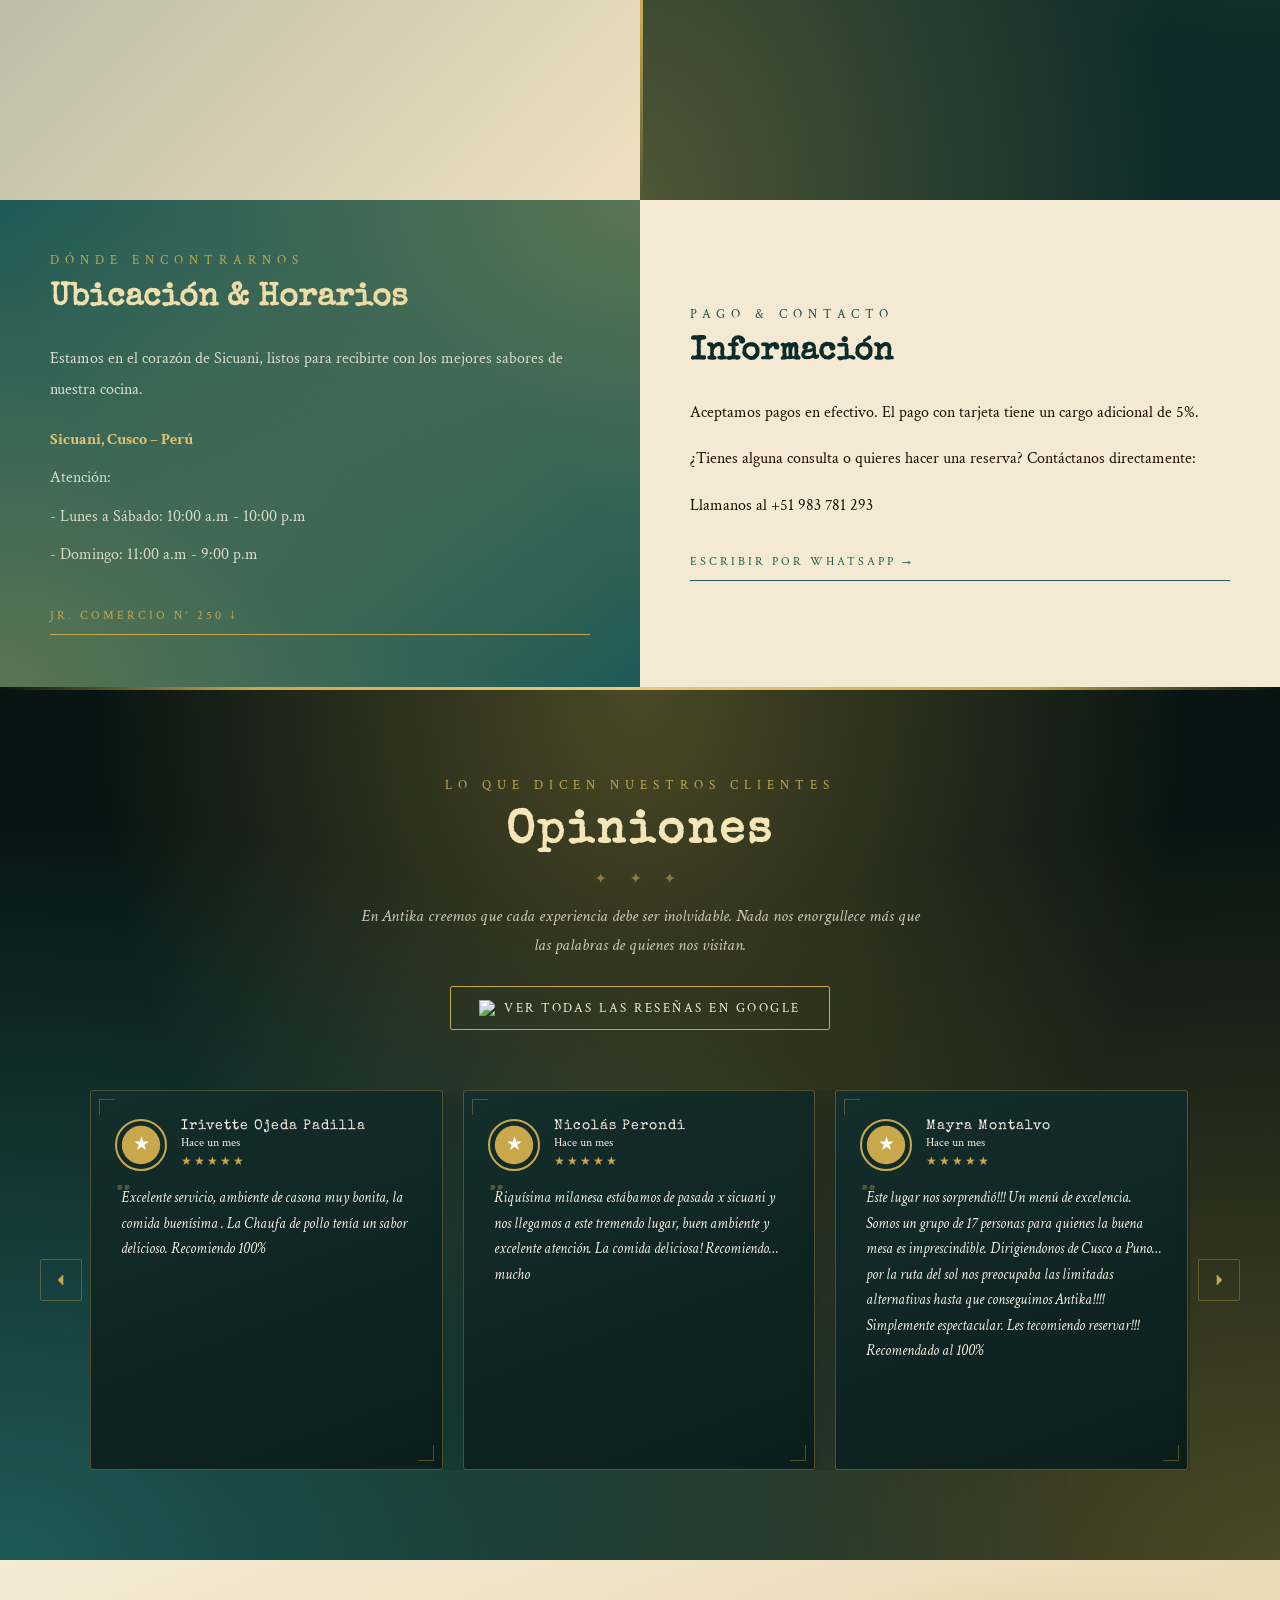
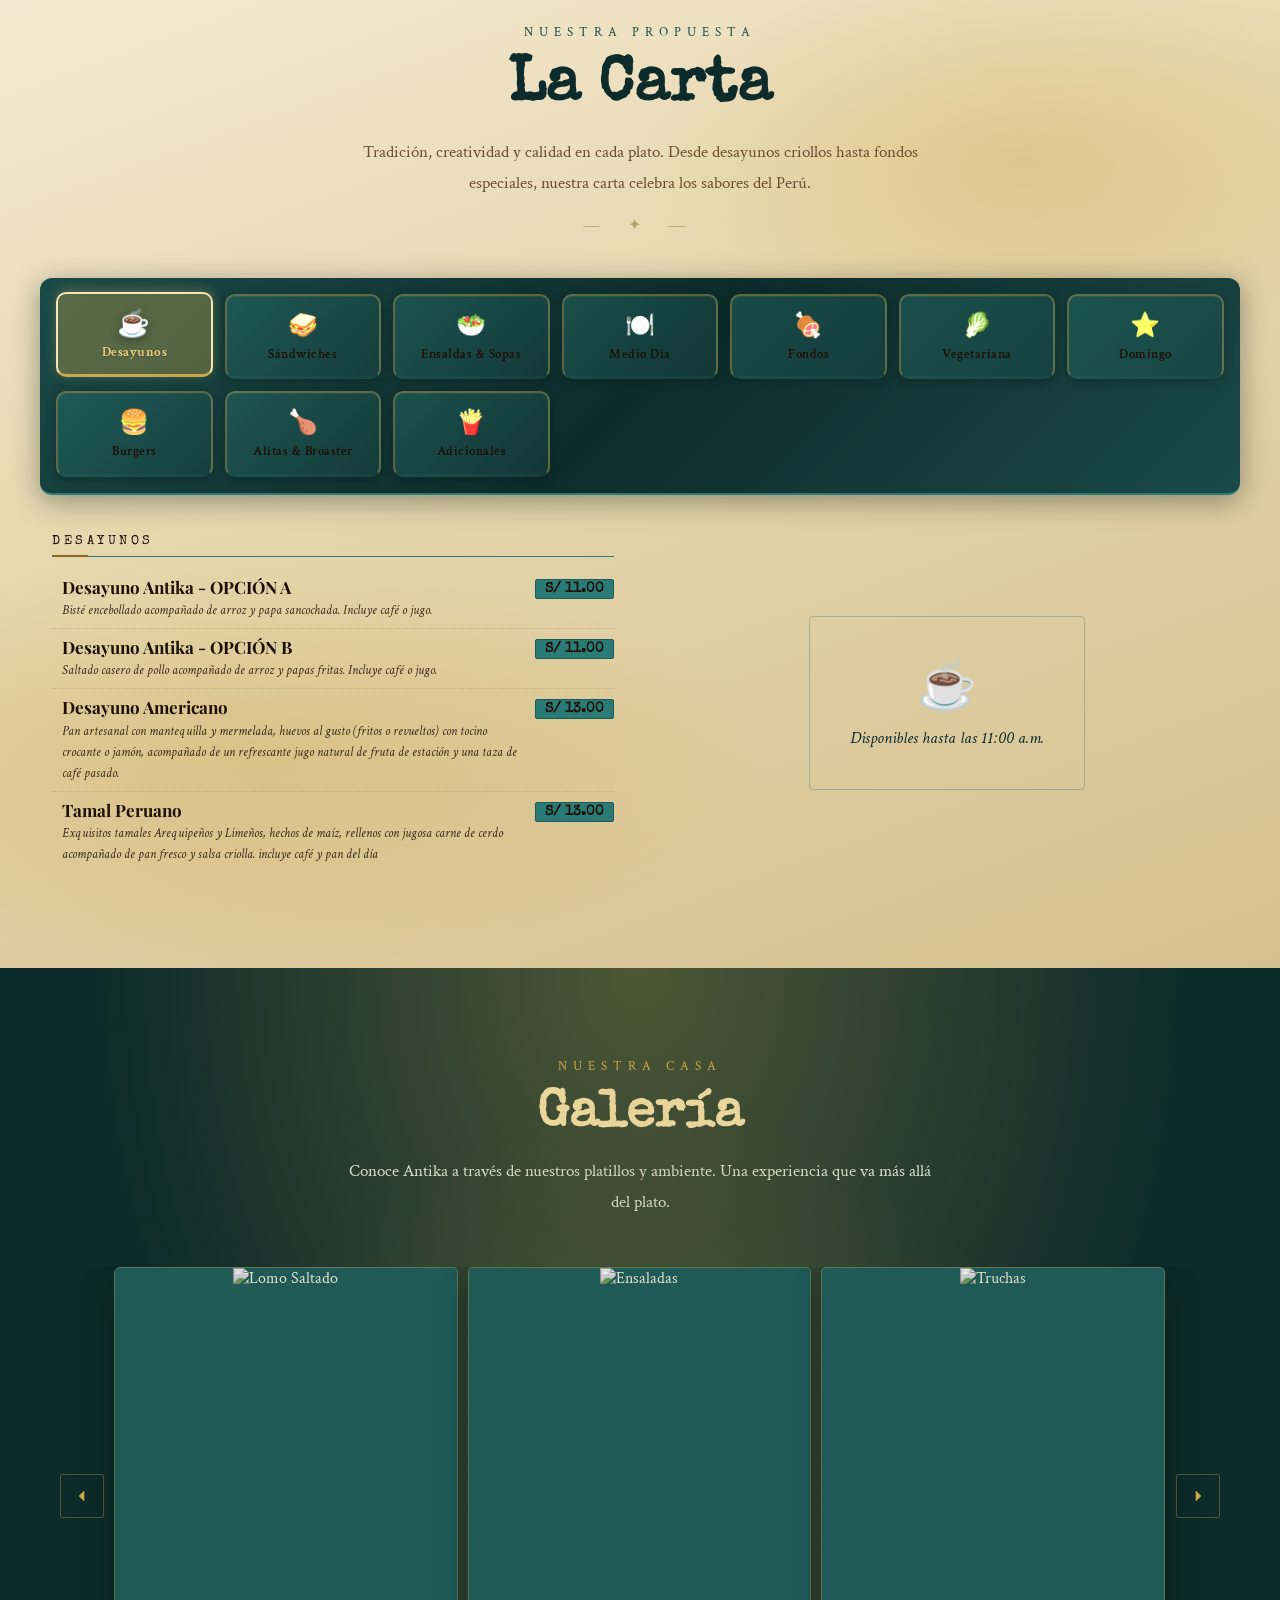
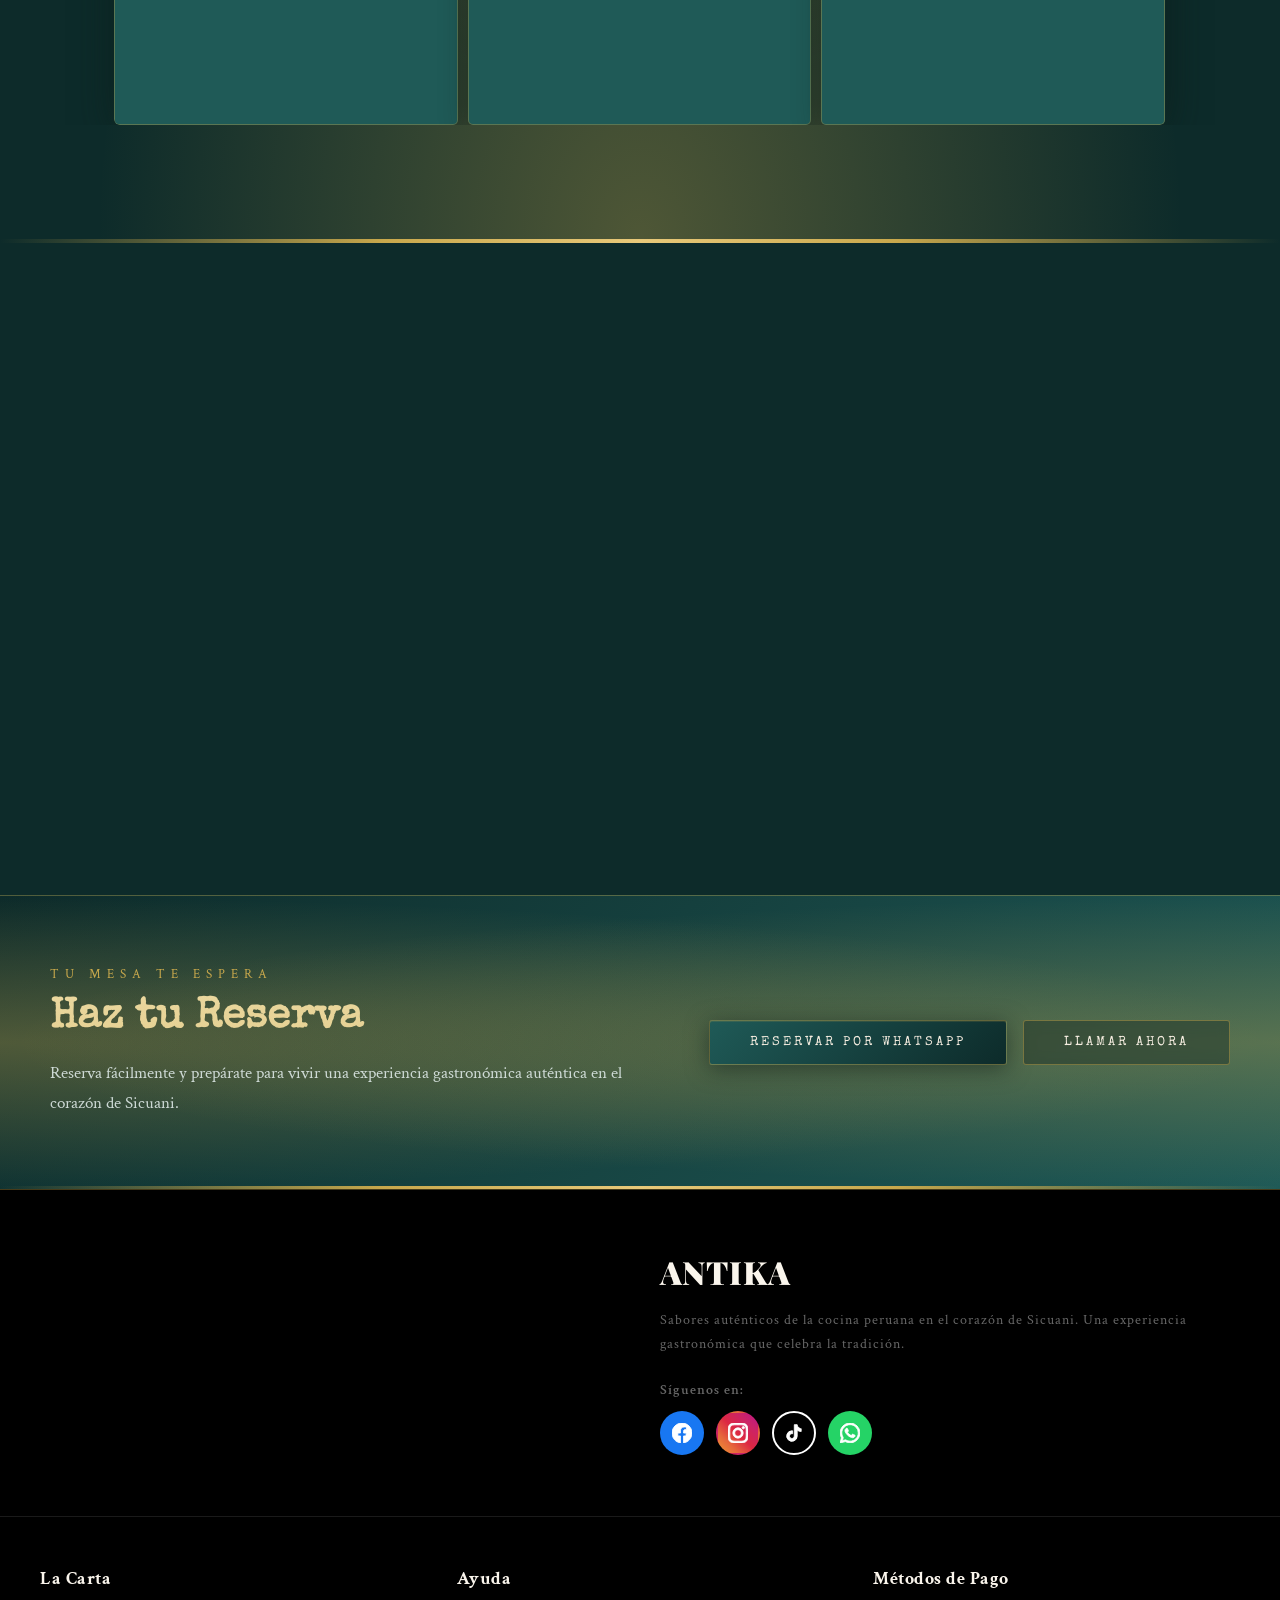
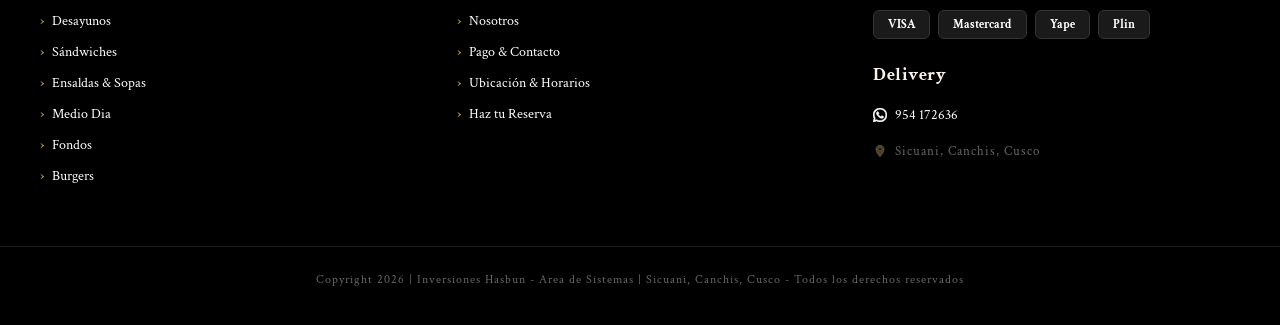
==== commit db693fb3: "feat: Actualizar footer con información correcta y diseño responsivo optimizado - Corregir nombre a " ====
--- a/index.html
+++ b/index.html
@@ -171,7 +171,7 @@
       <p style="color:var(--text);" data-i18n="parrafo5"></p>
       <p style="color:var(--text);margin-top:16px;" data-i18n="parrafo6"></p>
       <p style="color:var(--text);margin-top:16px;" data-i18n="mov4"></p>
-      <a href="https://wa.me/51999999999" class="map-link" style="margin-top:16px;" data-i18n="whatsapp"></a>
+      <a href="https://wa.me/51954172636" class="map-link" style="margin-top:16px;" data-i18n="whatsapp"></a>
     </div>
   </div>
 </section>
@@ -404,29 +404,114 @@
 
 <!-- FOOTER -->
 <footer class="footer">
-
-  <!-- Columna 1 -->
-  <div class="footer-col primero">
-    <div class="spotify-playlist">
-      <iframe 
-        src="https://open.spotify.com/embed/playlist/6GSDf9mdS0KxAOQUT9qCVC"
-        allow="clipboard-write; encrypted-media; fullscreen; picture-in-picture"
-        loading="lazy">
-      </iframe>
-    </div>
-  </div>
-
-  <!-- Columna 2 -->
-  <div class="footer-col centro">
-    <p class="copy">© 2025 Antika Restaurant · Sicuani, Cusco - Perú</p>
-  </div>
-
-  <!-- Columna 3 -->
-  <div class="footer-col derecha">
-    <div class="footer-logo">ANTIKA</div>
-    <p data-i18n="parrafo10"></p>
-  </div>
-
+  <div class="footer-container">
+    <!-- Sección Superior: Spotify + Info -->
+    <div class="footer-top">
+      <!-- Spotify -->
+      <div class="footer-spotify-section">
+        <div class="spotify-playlist">
+          <iframe 
+            src="https://open.spotify.com/embed/playlist/6GSDf9mdS0KxAOQUT9qCVC"
+            allow="clipboard-write; encrypted-media; fullscreen; picture-in-picture"
+            loading="lazy">
+          </iframe>
+        </div>
+      </div>
+
+      <!-- Información del Restaurante -->
+      <div class="footer-info-section">
+        <div class="footer-brand-box">
+          <h3 class="footer-brand-title">ANTIKA</h3>
+          <p class="footer-brand-desc">Sabores auténticos de la cocina peruana en el corazón de Sicuani. Una experiencia gastronómica que celebra la tradición.</p>
+          
+          <div class="footer-social-box">
+            <p class="social-title">Síguenos en:</p>
+            <div class="social-icons">
+              <a href="https://www.facebook.com/profile.php?id=61571726088088" target="_blank" aria-label="Facebook" class="social-icon facebook">
+                <svg width="20" height="20" viewBox="0 0 24 24" fill="currentColor">
+                  <path d="M24 12.073c0-6.627-5.373-12-12-12s-12 5.373-12 12c0 5.99 4.388 10.954 10.125 11.854v-8.385H7.078v-3.47h3.047V9.43c0-3.007 1.792-4.669 4.533-4.669 1.312 0 2.686.235 2.686.235v2.953H15.83c-1.491 0-1.956.925-1.956 1.874v2.25h3.328l-.532 3.47h-2.796v8.385C19.612 23.027 24 18.062 24 12.073z"/>
+                </svg>
+              </a>
+              <a href="https://www.instagram.com/antika_restaurant/" target="_blank" aria-label="Instagram" class="social-icon instagram">
+                <svg width="20" height="20" viewBox="0 0 24 24" fill="currentColor">
+                  <path d="M12 2.163c3.204 0 3.584.012 4.85.07 3.252.148 4.771 1.691 4.919 4.919.058 1.265.069 1.645.069 4.849 0 3.205-.012 3.584-.069 4.849-.149 3.225-1.664 4.771-4.919 4.919-1.266.058-1.644.07-4.85.07-3.204 0-3.584-.012-4.849-.07-3.26-.149-4.771-1.699-4.919-4.92-.058-1.265-.07-1.644-.07-4.849 0-3.204.013-3.583.07-4.849.149-3.227 1.664-4.771 4.919-4.919 1.266-.057 1.645-.069 4.849-.069zm0-2.163c-3.259 0-3.667.014-4.947.072-4.358.2-6.78 2.618-6.98 6.98-.059 1.281-.073 1.689-.073 4.948 0 3.259.014 3.668.072 4.948.2 4.358 2.618 6.78 6.98 6.98 1.281.058 1.689.072 4.948.072 3.259 0 3.668-.014 4.948-.072 4.354-.2 6.782-2.618 6.979-6.98.059-1.28.073-1.689.073-4.948 0-3.259-.014-3.667-.072-4.947-.196-4.354-2.617-6.78-6.979-6.98-1.281-.059-1.69-.073-4.949-.073zm0 5.838c-3.403 0-6.162 2.759-6.162 6.162s2.759 6.163 6.162 6.163 6.162-2.759 6.162-6.163c0-3.403-2.759-6.162-6.162-6.162zm0 10.162c-2.209 0-4-1.79-4-4 0-2.209 1.791-4 4-4s4 1.791 4 4c0 2.21-1.791 4-4 4zm6.406-11.845c-.796 0-1.441.645-1.441 1.44s.645 1.44 1.441 1.44c.795 0 1.439-.645 1.439-1.44s-.644-1.44-1.439-1.44z"/>
+                </svg>
+              </a>
+              <a href="https://www.tiktok.com/@antika_restaurant" target="_blank" aria-label="TikTok" class="social-icon tiktok">
+                <svg width="20" height="20" viewBox="0 0 24 24" fill="currentColor">
+                  <path d="M19.59 6.69a4.83 4.83 0 0 1-3.77-4.25V2h-3.45v13.67a2.89 2.89 0 0 1-5.2 1.74 2.89 2.89 0 0 1 2.31-4.64 2.93 2.93 0 0 1 .88.13V9.4a6.84 6.84 0 0 0-1-.05A6.33 6.33 0 0 0 5 20.1a6.34 6.34 0 0 0 10.86-4.43v-7a8.16 8.16 0 0 0 4.77 1.52v-3.4a4.85 4.85 0 0 1-1-.1z"/>
+                </svg>
+              </a>
+              <a href="https://wa.me/51954172636" target="_blank" aria-label="WhatsApp" class="social-icon whatsapp">
+                <svg width="20" height="20" viewBox="0 0 24 24" fill="currentColor">
+                  <path d="M17.472 14.382c-.297-.149-1.758-.867-2.03-.967-.273-.099-.471-.148-.67.15-.197.297-.767.966-.94 1.164-.173.199-.347.223-.644.075-.297-.15-1.255-.463-2.39-1.475-.883-.788-1.48-1.761-1.653-2.059-.173-.297-.018-.458.13-.606.134-.133.298-.347.446-.52.149-.174.198-.298.298-.497.099-.198.05-.371-.025-.52-.075-.149-.669-1.612-.916-2.207-.242-.579-.487-.5-.669-.51-.173-.008-.371-.01-.57-.01-.198 0-.52.074-.792.372-.272.297-1.04 1.016-1.04 2.479 0 1.462 1.065 2.875 1.213 3.074.149.198 2.096 3.2 5.077 4.487.709.306 1.262.489 1.694.625.712.227 1.36.195 1.871.118.571-.085 1.758-.719 2.006-1.413.248-.694.248-1.289.173-1.413-.074-.124-.272-.198-.57-.347m-5.421 7.403h-.004a9.87 9.87 0 01-5.031-1.378l-.361-.214-3.741.982.998-3.648-.235-.374a9.86 9.86 0 01-1.51-5.26c.001-5.45 4.436-9.884 9.888-9.884 2.64 0 5.122 1.03 6.988 2.898a9.825 9.825 0 012.893 6.994c-.003 5.45-4.437 9.884-9.885 9.884m8.413-18.297A11.815 11.815 0 0012.05 0C5.495 0 .16 5.335.157 11.892c0 2.096.547 4.142 1.588 5.945L.057 24l6.305-1.654a11.882 11.882 0 005.683 1.448h.005c6.554 0 11.89-5.335 11.893-11.893a11.821 11.821 0 00-3.48-8.413Z"/>
+                </svg>
+              </a>
+            </div>
+          </div>
+        </div>
+      </div>
+    </div>
+
+    <!-- Sección Inferior: Columnas de Navegación -->
+    <div class="footer-bottom-grid">
+      <!-- Carta -->
+      <div class="footer-col">
+        <h4 class="footer-heading" data-i18n="carta">Carta</h4>
+        <ul class="footer-links">
+          <li><a href="#menu" onclick="showTab('desayunos', document.querySelector('[data-menu=desayunos]'))" data-i18n="comida1">Desayunos</a></li>
+          <li><a href="#menu" onclick="showTab('sandwiches', document.querySelector('[data-menu=sandwiches]'))" data-i18n="comida2">Sándwiches</a></li>
+          <li><a href="#menu" onclick="showTab('ensaladas', document.querySelector('[data-menu=ensaladas]'))" data-i18n="comida3">Ensaladas</a></li>
+          <li><a href="#menu" onclick="showTab('mediodia', document.querySelector('[data-menu=mediodia]'))" data-i18n="comida4">Medio Día</a></li>
+          <li><a href="#menu" onclick="showTab('fondos', document.querySelector('[data-menu=fondos]'))" data-i18n="comida5">Fondos</a></li>
+          <li><a href="#menu" onclick="showTab('burgers', document.querySelector('[data-menu=burgers]'))" data-i18n="comida6">Burgers</a></li>
+        </ul>
+      </div>
+
+      <!-- Ayuda -->
+      <div class="footer-col">
+        <h4 class="footer-heading" data-i18n="ayuda">Ayuda</h4>
+        <ul class="footer-links">
+          <li><a href="#nosotros" data-i18n="link1">Nosotros</a></li>
+          <li><a href="#contacto" data-i18n="contacto">Contacto</a></li>
+          <li><a href="#mapa" data-i18n="ubicacion">Ubicación</a></li>
+          <li><a href="#reserva" data-i18n="reserva">Reserva</a></li>
+        </ul>
+      </div>
+
+      <!-- Métodos de Pago -->
+      <div class="footer-col">
+        <h4 class="footer-heading">Métodos de Pago</h4>
+        <div class="payment-badges">
+          <span class="payment-badge">VISA</span>
+          <span class="payment-badge">Mastercard</span>
+          <span class="payment-badge">Yape</span>
+          <span class="payment-badge">Plin</span>
+        </div>
+        
+        <h4 class="footer-heading delivery-heading">Delivery</h4>
+        <div class="delivery-info">
+          <a href="https://wa.me/51954172636" class="delivery-phone">
+            <svg width="14" height="14" viewBox="0 0 24 24" fill="#25D366">
+              <path d="M17.472 14.382c-.297-.149-1.758-.867-2.03-.967-.273-.099-.471-.148-.67.15-.197.297-.767.966-.94 1.164-.173.199-.347.223-.644.075-.297-.15-1.255-.463-2.39-1.475-.883-.788-1.48-1.761-1.653-2.059-.173-.297-.018-.458.13-.606.134-.133.298-.347.446-.52.149-.174.198-.298.298-.497.099-.198.05-.371-.025-.52-.075-.149-.669-1.612-.916-2.207-.242-.579-.487-.5-.669-.51-.173-.008-.371-.01-.57-.01-.198 0-.52.074-.792.372-.272.297-1.04 1.016-1.04 2.479 0 1.462 1.065 2.875 1.213 3.074.149.198 2.096 3.2 5.077 4.487.709.306 1.262.489 1.694.625.712.227 1.36.195 1.871.118.571-.085 1.758-.719 2.006-1.413.248-.694.248-1.289.173-1.413-.074-.124-.272-.198-.57-.347m-5.421 7.403h-.004a9.87 9.87 0 01-5.031-1.378l-.361-.214-3.741.982.998-3.648-.235-.374a9.86 9.86 0 01-1.51-5.26c.001-5.45 4.436-9.884 9.888-9.884 2.64 0 5.122 1.03 6.988 2.898a9.825 9.825 0 012.893 6.994c-.003 5.45-4.437 9.884-9.885 9.884m8.413-18.297A11.815 11.815 0 0012.05 0C5.495 0 .16 5.335.157 11.892c0 2.096.547 4.142 1.588 5.945L.057 24l6.305-1.654a11.882 11.882 0 005.683 1.448h.005c6.554 0 11.89-5.335 11.893-11.893a11.821 11.821 0 00-3.48-8.413Z"/>
+            </svg>
+            954 172636
+          </a>
+          <p class="delivery-location">
+            <svg width="14" height="14" viewBox="0 0 24 24" fill="currentColor">
+              <path d="M12 2C8.13 2 5 5.13 5 9c0 5.25 7 13 7 13s7-7.75 7-13c0-3.87-3.13-7-7-7zm0 9.5c-1.38 0-2.5-1.12-2.5-2.5s1.12-2.5 2.5-2.5 2.5 1.12 2.5 2.5-1.12 2.5-2.5 2.5z"/>
+            </svg>
+            Sicuani, Canchis, Cusco
+          </p>
+        </div>
+      </div>
+    </div>
+
+    <!-- Copyright -->
+    <div class="footer-copyright">
+      <p>Copyright 2026 | Inversiones Hasbun - Area de Sistemas | Sicuani, Canchis, Cusco - Todos los derechos reservados</p>
+    </div>
+  </div>
 </footer>
 
 <script src="js/index.js" blocking="render"></script>
--- a/css/spotify.css
+++ b/css/spotify.css
@@ -1,50 +1,685 @@
-.footer{
-  background:#111;
-  color:white;
-  padding:40px 60px;
-
-  display:grid;
-  grid-template-columns: 1fr 1fr 1fr; /* 3 partes */
-  align-items:center;
-}
-
-/* Columna izquierda */
-.primero{
-  justify-self:start;
-}
-
-/* Centro */
-.centro{
-  text-align:center;
-}
-
-/* Derecha */
-.derecha{
-  text-align:right;
-}
-
-/* Spotify tamaño */
-.spotify-playlist iframe{
-  width:350px;
-  height:152px;
-  border:none;
-}
-
-.spotify-playlist{
-  height: 152px
-}
-@media (max-width:768px){
-  .footer{
-    grid-template-columns:1fr;
-    gap:25px;
-    text-align:center;
-  }
-
-  .derecha{
-    text-align:center;
-  }
-
-  .primero{
-    justify-self:center;
-  }
-}
+/* ====================================================
+   FOOTER ANTIKA - DISEÑO CON SPOTIFY E INFO
+   Inspirado en la imagen de referencia
+   ==================================================== */
+
+.footer {
+  background: #000;
+  color: #fff;
+  padding: 0;
+}
+
+.footer-container {
+  max-width: 1400px;
+  margin: 0 auto;
+}
+
+/* ===== SECCIÓN SUPERIOR: SPOTIFY + INFO ===== */
+.footer-top {
+  display: grid;
+  grid-template-columns: 1fr 1fr;
+  gap: 40px;
+  padding: 60px 40px;
+  border-bottom: 1px solid rgba(255, 255, 255, 0.1);
+}
+
+/* Spotify Section */
+.footer-spotify-section {
+  display: flex;
+  align-items: center;
+  justify-content: center;
+}
+
+.spotify-playlist iframe {
+  width: 100%;
+  max-width: 500px;
+  height: 200px;
+  border-radius: 12px;
+  border: none;
+  box-shadow: 0 8px 30px rgba(0, 0, 0, 0.3);
+}
+
+/* Info Section */
+.footer-info-section {
+  display: flex;
+  align-items: center;
+}
+
+.footer-brand-box {
+  width: 100%;
+}
+
+.footer-brand-title {
+  font-size: 32px;
+  font-weight: 900;
+  margin: 0 0 16px 0;
+  font-family: 'Playfair Display', serif;
+  color: #fff;
+  letter-spacing: 1px;
+}
+
+.brand-highlight {
+  color: var(--gold);
+}
+
+.footer-brand-desc {
+  font-size: 14px;
+  line-height: 1.7;
+  color: #ccc;
+  margin-bottom: 24px;
+}
+
+.footer-social-box {
+  margin-top: 24px;
+}
+
+.social-title {
+  font-size: 14px;
+  margin-bottom: 12px;
+  color: #fff;
+  font-weight: 600;
+}
+
+.social-icons {
+  display: flex;
+  gap: 12px;
+}
+
+.social-icon {
+  width: 44px;
+  height: 44px;
+  border-radius: 50%;
+  display: flex;
+  align-items: center;
+  justify-content: center;
+  transition: all 0.3s ease;
+  border: 2px solid transparent;
+}
+
+.social-icon.facebook {
+  background: #1877f2;
+}
+
+.social-icon.instagram {
+  background: linear-gradient(45deg, #f09433 0%, #e6683c 25%, #dc2743 50%, #cc2366 75%, #bc1888 100%);
+}
+
+.social-icon.tiktok {
+  background: #000;
+  border-color: #fff;
+}
+
+.social-icon.whatsapp {
+  background: #25D366;
+}
+
+.social-icon:hover {
+  transform: translateY(-4px) scale(1.1);
+  box-shadow: 0 8px 20px rgba(255, 255, 255, 0.2);
+}
+
+/* ===== SECCIÓN INFERIOR: COLUMNAS ===== */
+.footer-bottom-grid {
+  display: grid;
+  grid-template-columns: repeat(3, 1fr);
+  gap: 50px;
+  padding: 50px 40px;
+  border-bottom: 1px solid rgba(255, 255, 255, 0.1);
+}
+
+.footer-heading {
+  font-size: 18px;
+  font-weight: 700;
+  margin: 0 0 20px 0;
+  color: #fff;
+  letter-spacing: 0.5px;
+}
+
+.footer-links {
+  list-style: none;
+  padding: 0;
+  margin: 0;
+}
+
+.footer-links li {
+  margin-bottom: 10px;
+}
+
+.footer-links a {
+  color: #ccc;
+  text-decoration: none;
+  font-size: 14px;
+  transition: all 0.3s ease;
+  display: inline-block;
+}
+
+.footer-links a::before {
+  content: '›';
+  margin-right: 8px;
+  color: var(--gold);
+  font-weight: bold;
+}
+
+.footer-links a:hover {
+  color: var(--gold);
+  padding-left: 5px;
+}
+
+/* Payment Badges */
+.payment-badges {
+  display: flex;
+  flex-wrap: wrap;
+  gap: 8px;
+  margin-bottom: 20px;
+}
+
+.payment-badge {
+  background: #1a1a1a;
+  color: #fff;
+  padding: 6px 14px;
+  border-radius: 6px;
+  font-size: 12px;
+  font-weight: 700;
+  border: 1px solid #333;
+  transition: all 0.3s ease;
+}
+
+.payment-badge:hover {
+  border-color: var(--gold);
+  color: var(--gold);
+}
+
+.delivery-heading {
+  margin-top: 24px;
+}
+
+.delivery-info {
+  display: flex;
+  flex-direction: column;
+  gap: 10px;
+}
+
+.delivery-phone {
+  color: #ccc;
+  text-decoration: none;
+  font-size: 14px;
+  display: flex;
+  align-items: center;
+  gap: 8px;
+  transition: color 0.3s ease;
+}
+
+.delivery-phone:hover {
+  color: #25D366;
+}
+
+.delivery-location {
+  color: #ccc;
+  font-size: 13px;
+  display: flex;
+  align-items: flex-start;
+  gap: 8px;
+  margin-top: 8px;
+  line-height: 1.5;
+}
+
+.delivery-location svg {
+  fill: var(--gold);
+  flex-shrink: 0;
+  margin-top: 2px;
+}
+
+/* ===== COPYRIGHT ===== */
+.footer-copyright {
+  padding: 24px 40px;
+  text-align: center;
+  background: rgba(0, 0, 0, 0.3);
+}
+
+.footer-copyright p {
+  margin: 0;
+  font-size: 12px;
+  color: #888;
+  line-height: 1.5;
+}
+
+/* ====================================================
+   RESPONSIVE DESIGN
+   ==================================================== */
+
+/* Tablets */
+@media (max-width: 1024px) {
+  .footer-top {
+    grid-template-columns: 1fr;
+    gap: 30px;
+    padding: 40px 30px;
+  }
+
+  .footer-spotify-section {
+    order: 1;
+  }
+
+  .footer-info-section {
+    order: 2;
+  }
+
+  .spotify-playlist iframe {
+    max-width: 100%;
+    height: 160px;
+  }
+
+  .footer-brand-desc {
+    margin-bottom: 16px;
+  }
+
+  .footer-social-box {
+    margin-top: 16px;
+  }
+
+  .footer-bottom-grid {
+    grid-template-columns: repeat(2, 1fr);
+    gap: 30px;
+    padding: 30px 30px;
+  }
+
+  .footer-col:last-child {
+    grid-column: auto;
+  }
+}
+
+/* Mobile - 2 columnas para ahorrar espacio */
+@media (max-width: 768px) {
+  .footer-top {
+    padding: 30px 20px;
+    gap: 24px;
+    text-align: center;
+  }
+
+  .footer-spotify-section {
+    display: flex;
+    justify-content: center;
+  }
+
+  .spotify-playlist iframe {
+    height: 152px;
+  }
+
+  .footer-info-section {
+    display: flex;
+    justify-content: center;
+  }
+
+  .footer-brand-box {
+    text-align: center;
+  }
+
+  .footer-brand-title {
+    font-size: 24px;
+    margin-bottom: 10px;
+  }
+
+  .footer-brand-desc {
+    font-size: 12px;
+    line-height: 1.5;
+    margin-bottom: 14px;
+  }
+
+  .footer-social-box {
+    margin-top: 14px;
+  }
+
+  .social-title {
+    font-size: 12px;
+    margin-bottom: 8px;
+  }
+
+  .social-icons {
+    gap: 10px;
+    justify-content: center;
+  }
+
+  .social-icon {
+    width: 38px;
+    height: 38px;
+  }
+
+  /* 2 columnas en móvil */
+  .footer-bottom-grid {
+    grid-template-columns: repeat(2, 1fr);
+    gap: 20px 16px;
+    padding: 24px 20px;
+  }
+
+  .footer-col {
+    text-align: center;
+  }
+
+  .footer-col:last-child {
+    grid-column: 1 / -1;
+    text-align: center;
+  }
+
+  .footer-heading {
+    font-size: 15px;
+    margin-bottom: 12px;
+  }
+
+  .footer-links {
+    display: flex;
+    flex-direction: column;
+    align-items: center;
+  }
+
+  .footer-links li {
+    margin-bottom: 6px;
+  }
+
+  .footer-links a {
+    font-size: 12px;
+  }
+
+  .payment-badges {
+    margin-bottom: 12px;
+    gap: 6px;
+    justify-content: center;
+  }
+
+  .payment-badge {
+    padding: 4px 10px;
+    font-size: 10px;
+  }
+
+  .delivery-heading {
+    margin-top: 14px;
+    font-size: 14px;
+  }
+
+  .delivery-info {
+    gap: 8px;
+    align-items: center;
+  }
+
+  .delivery-phone,
+  .delivery-location {
+    font-size: 11px;
+    gap: 6px;
+    justify-content: center;
+  }
+
+  .footer-copyright {
+    padding: 16px 20px;
+  }
+
+  .footer-copyright p {
+    font-size: 10px;
+    line-height: 1.4;
+  }
+}
+
+/* Small Mobile - Mantener 2 columnas pero más compacto */
+@media (max-width: 480px) {
+  .footer-top {
+    padding: 24px 16px;
+    gap: 20px;
+    text-align: center;
+  }
+
+  .footer-spotify-section {
+    display: flex;
+    justify-content: center;
+  }
+
+  .spotify-playlist iframe {
+    height: 152px;
+  }
+
+  .footer-info-section {
+    display: flex;
+    justify-content: center;
+  }
+
+  .footer-brand-box {
+    text-align: center;
+  }
+
+  .footer-brand-title {
+    font-size: 22px;
+    margin-bottom: 8px;
+  }
+
+  .footer-brand-desc {
+    font-size: 11px;
+    line-height: 1.4;
+    margin-bottom: 12px;
+  }
+
+  .footer-social-box {
+    margin-top: 12px;
+  }
+
+  .social-title {
+    font-size: 11px;
+    margin-bottom: 6px;
+  }
+
+  .social-icons {
+    gap: 8px;
+    justify-content: center;
+  }
+
+  .social-icon {
+    width: 36px;
+    height: 36px;
+  }
+
+  .social-icon svg {
+    width: 16px;
+    height: 16px;
+  }
+
+  /* 2 columnas compactas */
+  .footer-bottom-grid {
+    padding: 20px 16px;
+    gap: 18px 12px;
+  }
+
+  .footer-col {
+    text-align: center;
+  }
+
+  .footer-col:last-child {
+    text-align: center;
+  }
+
+  .footer-heading {
+    font-size: 14px;
+    margin-bottom: 10px;
+  }
+
+  .footer-links {
+    display: flex;
+    flex-direction: column;
+    align-items: center;
+  }
+
+  .footer-links li {
+    margin-bottom: 5px;
+  }
+
+  .footer-links a {
+    font-size: 11px;
+  }
+
+  .footer-links a::before {
+    margin-right: 6px;
+  }
+
+  .payment-badges {
+    margin-bottom: 10px;
+    gap: 5px;
+    justify-content: center;
+  }
+
+  .payment-badge {
+    padding: 4px 8px;
+    font-size: 9px;
+  }
+
+  .delivery-heading {
+    margin-top: 12px;
+    font-size: 13px;
+  }
+
+  .delivery-info {
+    gap: 6px;
+    align-items: center;
+  }
+
+  .delivery-phone,
+  .delivery-location {
+    font-size: 10px;
+    gap: 5px;
+    justify-content: center;
+  }
+
+  .delivery-phone svg,
+  .delivery-location svg {
+    width: 12px;
+    height: 12px;
+  }
+
+  .footer-copyright {
+    padding: 14px 16px;
+  }
+
+  .footer-copyright p {
+    font-size: 9px;
+    line-height: 1.3;
+  }
+}
+
+/* ====================================================
+   ADAPTACIÓN A TEMAS
+   ==================================================== */
+
+/* Tema Claro */
+[data-theme="light"] .footer {
+  background: #fafafa;
+  color: #1a1a1a;
+}
+
+[data-theme="light"] .footer-top,
+[data-theme="light"] .footer-bottom-grid {
+  border-bottom-color: rgba(0, 0, 0, 0.1);
+}
+
+[data-theme="light"] .footer-brand-title {
+  color: #0a1f1e;
+}
+
+[data-theme="light"] .brand-highlight {
+  color: #d4af37;
+}
+
+[data-theme="light"] .footer-brand-desc,
+[data-theme="light"] .footer-links a,
+[data-theme="light"] .delivery-phone,
+[data-theme="light"] .delivery-location {
+  color: #4a4a4a;
+}
+
+[data-theme="light"] .social-title,
+[data-theme="light"] .footer-heading {
+  color: #164240;
+}
+
+[data-theme="light"] .payment-badge {
+  background: rgba(22, 66, 64, 0.08);
+  border-color: rgba(22, 66, 64, 0.2);
+  color: #164240;
+}
+
+[data-theme="light"] .footer-copyright {
+  background: rgba(22, 66, 64, 0.05);
+}
+
+[data-theme="light"] .footer-copyright p {
+  color: #6a6a6a;
+}
+
+/* Tema Purple-Gold */
+[data-theme="purple-gold"] .brand-highlight {
+  color: #ffa500;
+}
+
+[data-theme="purple-gold"] .footer-links a::before {
+  color: #ffa500;
+}
+
+[data-theme="purple-gold"] .footer-links a:hover {
+  color: #ffa500;
+}
+
+/* Tema Neón */
+[data-theme="neon"] .footer-brand-title {
+  text-shadow: 0 0 10px rgba(255, 255, 255, 0.5);
+}
+
+[data-theme="neon"] .brand-highlight {
+  color: #ffa500;
+  text-shadow: 
+    0 0 10px #ffa500,
+    0 0 20px #ffa500,
+    0 0 30px #ff8c00;
+  animation: neonPulse 2s ease-in-out infinite alternate;
+}
+
+@keyframes neonPulse {
+  from {
+    text-shadow: 
+      0 0 10px #ffa500,
+      0 0 20px #ffa500,
+      0 0 30px #ff8c00;
+  }
+  to {
+    text-shadow: 
+      0 0 5px #ffa500,
+      0 0 10px #ffa500,
+      0 0 15px #ff8c00;
+  }
+}
+
+[data-theme="neon"] .footer-heading {
+  color: #b565b3;
+  text-shadow: 
+    0 0 10px #b565b3,
+    0 0 20px #9b6bc4;
+}
+
+[data-theme="neon"] .footer-links a::before {
+  color: #ffa500;
+  text-shadow: 0 0 10px #ffa500;
+}
+
+[data-theme="neon"] .footer-links a:hover {
+  color: #ffa500;
+  text-shadow: 0 0 10px #ffa500;
+}
+
+[data-theme="neon"] .payment-badge {
+  background: rgba(181, 101, 179, 0.1);
+  border: 2px solid #b565b3;
+  color: #b565b3;
+  box-shadow: 0 0 10px rgba(181, 101, 179, 0.3);
+}
+
+[data-theme="neon"] .payment-badge:hover {
+  border-color: #ffa500;
+  color: #ffa500;
+  box-shadow: 0 0 20px rgba(255, 165, 0, 0.5);
+}
+
+[data-theme="neon"] .delivery-location svg {
+  fill: #ffa500;
+  filter: drop-shadow(0 0 5px #ffa500);
+}
--- a/css/theme-text-control.css
+++ b/css/theme-text-control.css
@@ -73,27 +73,71 @@
   background: #164240 !important;
 }
 
-/* HERO - Tema Claro */
+/* HERO - Tema Claro con Mejor Contraste */
 [data-theme="light"] #hero {
   color: #1a1a1a;
+  position: relative;
+}
+
+/* Overlay con transparencia del 10% */
+[data-theme="light"] .hero-overlay {
+  background: linear-gradient(to bottom,
+    rgba(255, 255, 255, 0.05) 0%,
+    rgba(232, 244, 243, 0.08) 40%,
+    rgba(255, 255, 255, 0.1) 100%) !important;
+}
+
+/* Agregar capa adicional de contraste sutil */
+[data-theme="light"] .hero-bg::after {
+  content: '';
+  position: absolute;
+  top: 0;
+  left: 0;
+  right: 0;
+  bottom: 0;
+  background: radial-gradient(ellipse at center, transparent 0%, rgba(255, 255, 255, 0.1) 100%);
+  pointer-events: none;
 }
 
 [data-theme="light"] .hero-badge {
-  color: #d4af37 !important;
-  background: rgba(255, 255, 255, 0.9) !important;
+  color: #164240 !important;
+  background: rgba(255, 255, 255, 0.95) !important;
   border: 2px solid #d4af37 !important;
+  box-shadow: 
+    0 4px 15px rgba(0, 0, 0, 0.15),
+    0 0 0 1px rgba(212, 175, 55, 0.3);
+  font-weight: 700;
 }
 
 [data-theme="light"] .hero-title {
-  color: #1a1a1a !important;
+  color: #0a1f1e !important;
+  text-shadow: 
+    0 2px 4px rgba(255, 255, 255, 0.9),
+    0 4px 8px rgba(255, 255, 255, 0.7),
+    0 1px 0 rgba(255, 255, 255, 1),
+    0 2px 0 rgba(255, 255, 255, 0.9),
+    0 8px 20px rgba(0, 0, 0, 0.15) !important;
+  font-weight: 900;
 }
 
 [data-theme="light"] .hero-title span {
-  color: #d4af37 !important;
+  color: #b8941f !important;
+  text-shadow: 
+    0 2px 4px rgba(255, 255, 255, 0.9),
+    0 4px 8px rgba(255, 255, 255, 0.7),
+    0 1px 0 rgba(255, 255, 255, 1),
+    0 2px 0 rgba(255, 255, 255, 0.9),
+    0 8px 20px rgba(184, 148, 31, 0.3) !important;
+  font-weight: 900;
 }
 
 [data-theme="light"] .hero-desc {
-  color: #4a4a4a !important;
+  color: #164240 !important;
+  text-shadow: 
+    0 1px 2px rgba(255, 255, 255, 0.9),
+    0 2px 4px rgba(255, 255, 255, 0.7),
+    0 4px 8px rgba(0, 0, 0, 0.1) !important;
+  font-weight: 600;
 }
 
 [data-theme="light"] .btn-primary {
@@ -1242,8 +1286,8 @@
 
 
 /* ====================================================
-   TEMA NEÓN - Negro con Dorado, Morado y Naranja
-   Diseño formal y elegante
+   TEMA NEÓN - VERDADERO EFECTO NEÓN
+   Colores brillantes con efectos de luz intensos
    ==================================================== */
 
 [data-theme="neon"] body {
@@ -1251,35 +1295,76 @@
   background: #000000;
 }
 
+/* ===== HEADER CON BRILLO NEÓN ===== */
 [data-theme="neon"] #header-outer {
   background: rgba(10, 10, 10, 0.98);
-  border-bottom: 1px solid rgba(255, 165, 0, 0.3);
-  box-shadow: 0 2px 10px rgba(0, 0, 0, 0.5);
+  border-bottom: 2px solid #ffa500;
+  box-shadow: 
+    0 2px 10px rgba(0, 0, 0, 0.5),
+    0 2px 20px rgba(255, 165, 0, 0.3);
 }
 
 [data-theme="neon"] .logo-text {
   color: #ffa500 !important;
-  text-shadow: none;
+  text-shadow: 
+    0 0 10px #ffa500,
+    0 0 20px #ffa500,
+    0 0 30px #ff8c00,
+    0 0 40px #ff8c00;
+  animation: neonTextPulse 2s ease-in-out infinite alternate;
+}
+
+@keyframes neonTextPulse {
+  from {
+    text-shadow: 
+      0 0 10px #ffa500,
+      0 0 20px #ffa500,
+      0 0 30px #ff8c00,
+      0 0 40px #ff8c00;
+  }
+  to {
+    text-shadow: 
+      0 0 5px #ffa500,
+      0 0 10px #ffa500,
+      0 0 15px #ff8c00,
+      0 0 20px #ff8c00;
+  }
 }
 
 [data-theme="neon"] .logo-sub {
   color: #b565b3 !important;
-  text-shadow: none;
+  text-shadow: 
+    0 0 10px #b565b3,
+    0 0 20px #9b6bc4;
 }
 
 [data-theme="neon"] nav ul li a {
   color: #f0f0f0 !important;
+  text-shadow: 0 0 5px rgba(240, 240, 240, 0.5);
 }
 
 [data-theme="neon"] nav ul li a:hover {
   color: #ffa500 !important;
+  text-shadow: 
+    0 0 10px #ffa500,
+    0 0 20px #ffa500;
 }
 
 [data-theme="neon"] nav ul li.cta a {
   background: linear-gradient(135deg, #ff6b35, #ff8c5a) !important;
-  box-shadow: 0 4px 15px rgba(255, 107, 53, 0.3);
-}
-
+  box-shadow: 
+    0 4px 15px rgba(255, 107, 53, 0.5),
+    0 0 20px rgba(255, 107, 53, 0.3);
+  border: 1px solid #ff6b35;
+}
+
+[data-theme="neon"] nav ul li.cta a:hover {
+  box-shadow: 
+    0 6px 20px rgba(255, 107, 53, 0.7),
+    0 0 30px rgba(255, 107, 53, 0.5);
+}
+
+/* ===== HERO CON EFECTOS NEÓN ===== */
 [data-theme="neon"] .hero-bg {
   background: url('https://images.unsplash.com/photo-1517248135467-4c7edcad34c4?w=1920&q=90')
     center/cover no-repeat !important;
@@ -1294,60 +1379,105 @@
 
 [data-theme="neon"] .hero-bg::before {
   background:
-    radial-gradient(circle at 20% 30%, rgba(155,107,196,0.06) 0%, transparent 40%),
-    radial-gradient(circle at 80% 70%, rgba(155,107,196,0.06) 0%, transparent 40%) !important;
-  opacity: 0.5 !important;
+    radial-gradient(circle at 20% 30%, rgba(255, 165, 0, 0.15) 0%, transparent 40%),
+    radial-gradient(circle at 80% 70%, rgba(181, 101, 179, 0.15) 0%, transparent 40%),
+    radial-gradient(circle at 50% 50%, rgba(255, 107, 53, 0.1) 0%, transparent 60%) !important;
+  opacity: 1 !important;
+  animation: neonGlow 4s ease-in-out infinite alternate;
+}
+
+@keyframes neonGlow {
+  from { opacity: 0.8; }
+  to { opacity: 1; }
 }
 
 [data-theme="neon"] .hero-bg::after {
   background: linear-gradient(90deg,
     transparent 0%,
-    rgba(155,107,196,0.3) 25%,
-    rgba(155,107,196,0.5) 50%,
-    rgba(155,107,196,0.3) 75%,
+    rgba(255, 165, 0, 0.2) 25%,
+    rgba(181, 101, 179, 0.3) 50%,
+    rgba(255, 165, 0, 0.2) 75%,
     transparent 100%
   ) !important;
 }
 
 [data-theme="neon"] .hero-badge {
   color: #ffa500 !important;
-  background: rgba(0, 0, 0, 0.8) !important;
-  border: 1px solid #ffa500 !important;
-  box-shadow: none;
-  text-shadow: none;
+  background: rgba(0, 0, 0, 0.9) !important;
+  border: 2px solid #ffa500 !important;
+  box-shadow: 
+    0 0 10px rgba(255, 165, 0, 0.5),
+    inset 0 0 10px rgba(255, 165, 0, 0.2);
+  text-shadow: 
+    0 0 5px #ffa500,
+    0 0 10px #ffa500;
 }
 
 [data-theme="neon"] .hero-title {
   color: #ffffff !important;
-  text-shadow: 0 2px 20px rgba(0, 0, 0, 0.8) !important;
+  text-shadow: 
+    0 0 10px rgba(255, 255, 255, 0.8),
+    0 0 20px rgba(255, 255, 255, 0.6),
+    0 2px 30px rgba(0, 0, 0, 0.8) !important;
 }
 
 [data-theme="neon"] .hero-title span {
   color: #ffa500 !important;
-  text-shadow: 0 2px 20px rgba(0, 0, 0, 0.8) !important;
+  text-shadow: 
+    0 0 10px #ffa500,
+    0 0 20px #ffa500,
+    0 0 30px #ff8c00,
+    0 0 40px #ff8c00,
+    0 2px 30px rgba(0, 0, 0, 0.8) !important;
+  animation: neonTitlePulse 3s ease-in-out infinite alternate;
+}
+
+@keyframes neonTitlePulse {
+  from {
+    text-shadow: 
+      0 0 10px #ffa500,
+      0 0 20px #ffa500,
+      0 0 30px #ff8c00,
+      0 0 40px #ff8c00;
+  }
+  to {
+    text-shadow: 
+      0 0 20px #ffa500,
+      0 0 30px #ffa500,
+      0 0 40px #ff8c00,
+      0 0 50px #ff8c00;
+  }
 }
 
 [data-theme="neon"] .hero-desc {
   color: #f0f0f0 !important;
-  text-shadow: none;
+  text-shadow: 0 0 10px rgba(240, 240, 240, 0.3);
 }
 
 [data-theme="neon"] .btn-primary {
   background: linear-gradient(135deg, #8b4789, #b565b3) !important;
   color: #ffffff !important;
-  border: 1px solid #b565b3 !important;
-  box-shadow: 0 4px 15px rgba(139, 71, 137, 0.3);
-  text-shadow: none;
+  border: 2px solid #b565b3 !important;
+  box-shadow: 
+    0 4px 15px rgba(181, 101, 179, 0.5),
+    0 0 20px rgba(181, 101, 179, 0.3);
+  text-shadow: 0 0 5px rgba(255, 255, 255, 0.5);
 }
 
 [data-theme="neon"] .btn-primary:hover {
-  box-shadow: 0 6px 20px rgba(139, 71, 137, 0.4);
+  box-shadow: 
+    0 6px 25px rgba(181, 101, 179, 0.7),
+    0 0 30px rgba(181, 101, 179, 0.5);
+  transform: translateY(-2px);
 }
 
 [data-theme="neon"] .btn-outline {
   color: #ffa500 !important;
-  border: 1px solid #ffa500 !important;
-  box-shadow: none;
+  border: 2px solid #ffa500 !important;
+  box-shadow: 
+    0 0 10px rgba(255, 165, 0, 0.3),
+    inset 0 0 10px rgba(255, 165, 0, 0.1);
+  text-shadow: 0 0 5px #ffa500;
   text-shadow: none;
 }
 
@@ -1624,3 +1754,151 @@
   color: #000000 !important;
   box-shadow: none;
 }
+
+
+/* ===== CONTINUACIÓN TEMA NEÓN - EFECTOS BRILLANTES ===== */
+
+[data-theme="neon"] .scroll-hint {
+  color: #ffa500 !important;
+  text-shadow: 
+    0 0 10px #ffa500,
+    0 0 20px #ffa500;
+}
+
+[data-theme="neon"] .scroll-hint .line {
+  background: linear-gradient(to bottom, transparent, #ffa500);
+  box-shadow: 0 0 10px rgba(255, 165, 0, 0.5);
+}
+
+/* Opiniones con brillo neón */
+[data-theme="neon"] #opiniones {
+  background: #0a0a0a !important;
+}
+
+[data-theme="neon"] #opiniones .section-label {
+  color: #b565b3 !important;
+  text-shadow: 
+    0 0 10px #b565b3,
+    0 0 20px #9b6bc4;
+}
+
+[data-theme="neon"] #opiniones .section-title {
+  color: #ffffff !important;
+  text-shadow: 
+    0 0 10px rgba(255, 255, 255, 0.5),
+    0 0 20px rgba(255, 255, 255, 0.3);
+}
+
+[data-theme="neon"] .google-reviews-link {
+  border: 2px solid #ffa500;
+  box-shadow: 
+    0 0 15px rgba(255, 165, 0, 0.3),
+    inset 0 0 15px rgba(255, 165, 0, 0.1);
+}
+
+[data-theme="neon"] .google-reviews-link:hover {
+  box-shadow: 
+    0 0 25px rgba(255, 165, 0, 0.5),
+    0 0 35px rgba(255, 165, 0, 0.3),
+    inset 0 0 20px rgba(255, 165, 0, 0.2);
+}
+
+/* Reserva con brillo neón */
+[data-theme="neon"] #reserva {
+  background: #000000 !important;
+  border-top: 2px solid #ffa500;
+  box-shadow: 0 -2px 20px rgba(255, 165, 0, 0.3);
+}
+
+[data-theme="neon"] #reserva .section-label {
+  color: #ff6b35 !important;
+  text-shadow: 
+    0 0 10px #ff6b35,
+    0 0 20px #ff8c5a;
+}
+
+[data-theme="neon"] #reserva .section-title {
+  color: #ffffff !important;
+  text-shadow: 
+    0 0 10px rgba(255, 255, 255, 0.6),
+    0 0 20px rgba(255, 255, 255, 0.4);
+}
+
+/* WhatsApp flotante con brillo */
+[data-theme="neon"] .whatsapp-btn {
+  box-shadow: 
+    0 4px 20px rgba(37, 211, 102, 0.5),
+    0 0 30px rgba(37, 211, 102, 0.3);
+  border: 2px solid #25D366;
+}
+
+[data-theme="neon"] .whatsapp-btn:hover {
+  box-shadow: 
+    0 6px 30px rgba(37, 211, 102, 0.7),
+    0 0 40px rgba(37, 211, 102, 0.5);
+  transform: translateY(-4px) scale(1.05);
+}
+
+/* Footer con efectos neón intensos */
+[data-theme="neon"] footer .footer-logo {
+  color: #ffa500 !important;
+  text-shadow: 
+    0 0 10px #ffa500,
+    0 0 20px #ffa500,
+    0 0 30px #ff8c00,
+    0 0 40px #ff8c00;
+  animation: neonFooterPulse 2s ease-in-out infinite alternate;
+}
+
+@keyframes neonFooterPulse {
+  from {
+    text-shadow: 
+      0 0 10px #ffa500,
+      0 0 20px #ffa500,
+      0 0 30px #ff8c00,
+      0 0 40px #ff8c00;
+  }
+  to {
+    text-shadow: 
+      0 0 5px #ffa500,
+      0 0 10px #ffa500,
+      0 0 15px #ff8c00,
+      0 0 20px #ff8c00;
+  }
+}
+
+/* Carrusel con brillo neón */
+[data-theme="neon"] .carousel-nav-btn {
+  background: rgba(255, 165, 0, 0.1);
+  border: 2px solid #ffa500;
+  box-shadow: 
+    0 0 10px rgba(255, 165, 0, 0.3),
+    inset 0 0 10px rgba(255, 165, 0, 0.1);
+}
+
+[data-theme="neon"] .carousel-nav-btn:hover {
+  background: rgba(255, 165, 0, 0.2);
+  box-shadow: 
+    0 0 20px rgba(255, 165, 0, 0.5),
+    0 0 30px rgba(255, 165, 0, 0.3),
+    inset 0 0 15px rgba(255, 165, 0, 0.2);
+}
+
+[data-theme="neon"] .gallery-label {
+  background: rgba(0, 0, 0, 0.9);
+  border-top: 2px solid #b565b3;
+  box-shadow: 
+    0 -2px 15px rgba(181, 101, 179, 0.3),
+    inset 0 2px 15px rgba(181, 101, 179, 0.1);
+  text-shadow: 
+    0 0 5px #b565b3,
+    0 0 10px #9b6bc4;
+}
+
+/* Mapa con borde neón */
+[data-theme="neon"] #mapa iframe {
+  border: 2px solid #ffa500;
+  box-shadow: 
+    0 0 20px rgba(255, 165, 0, 0.3),
+    0 0 40px rgba(255, 165, 0, 0.2);
+}
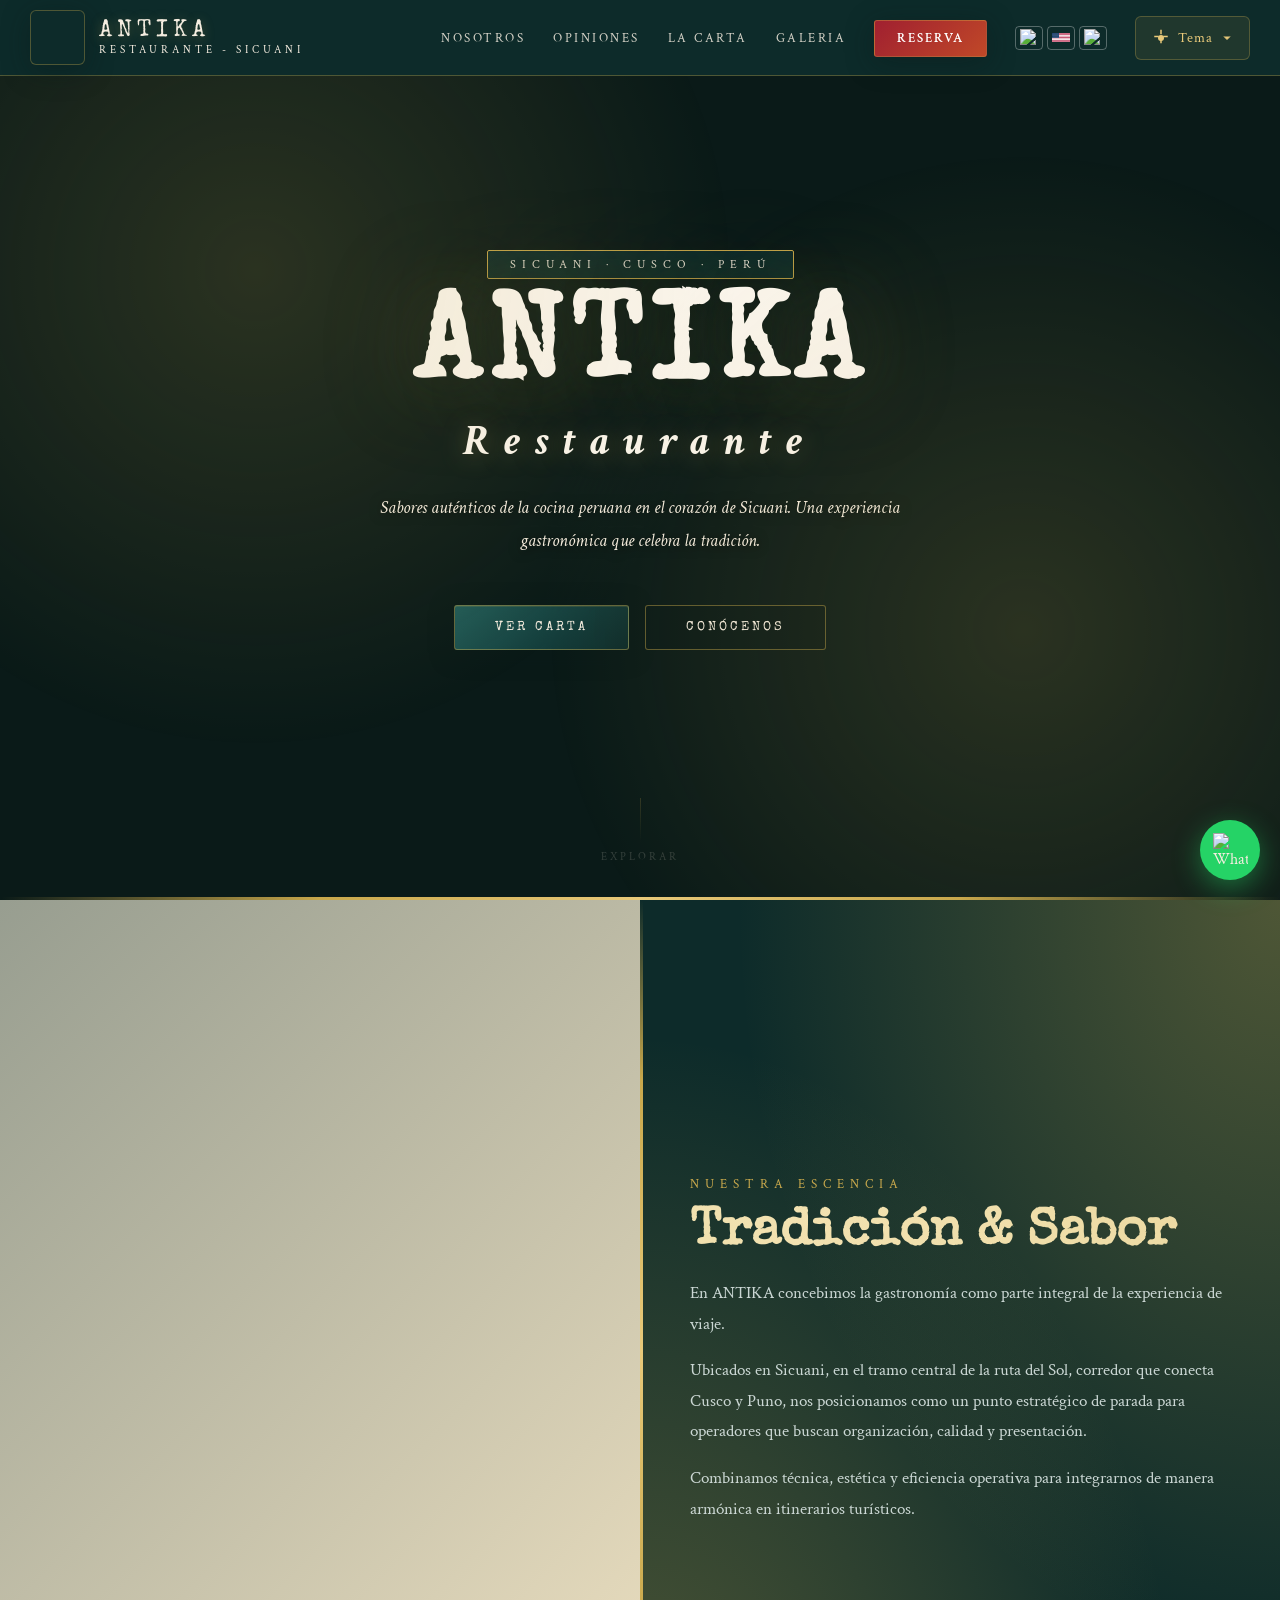
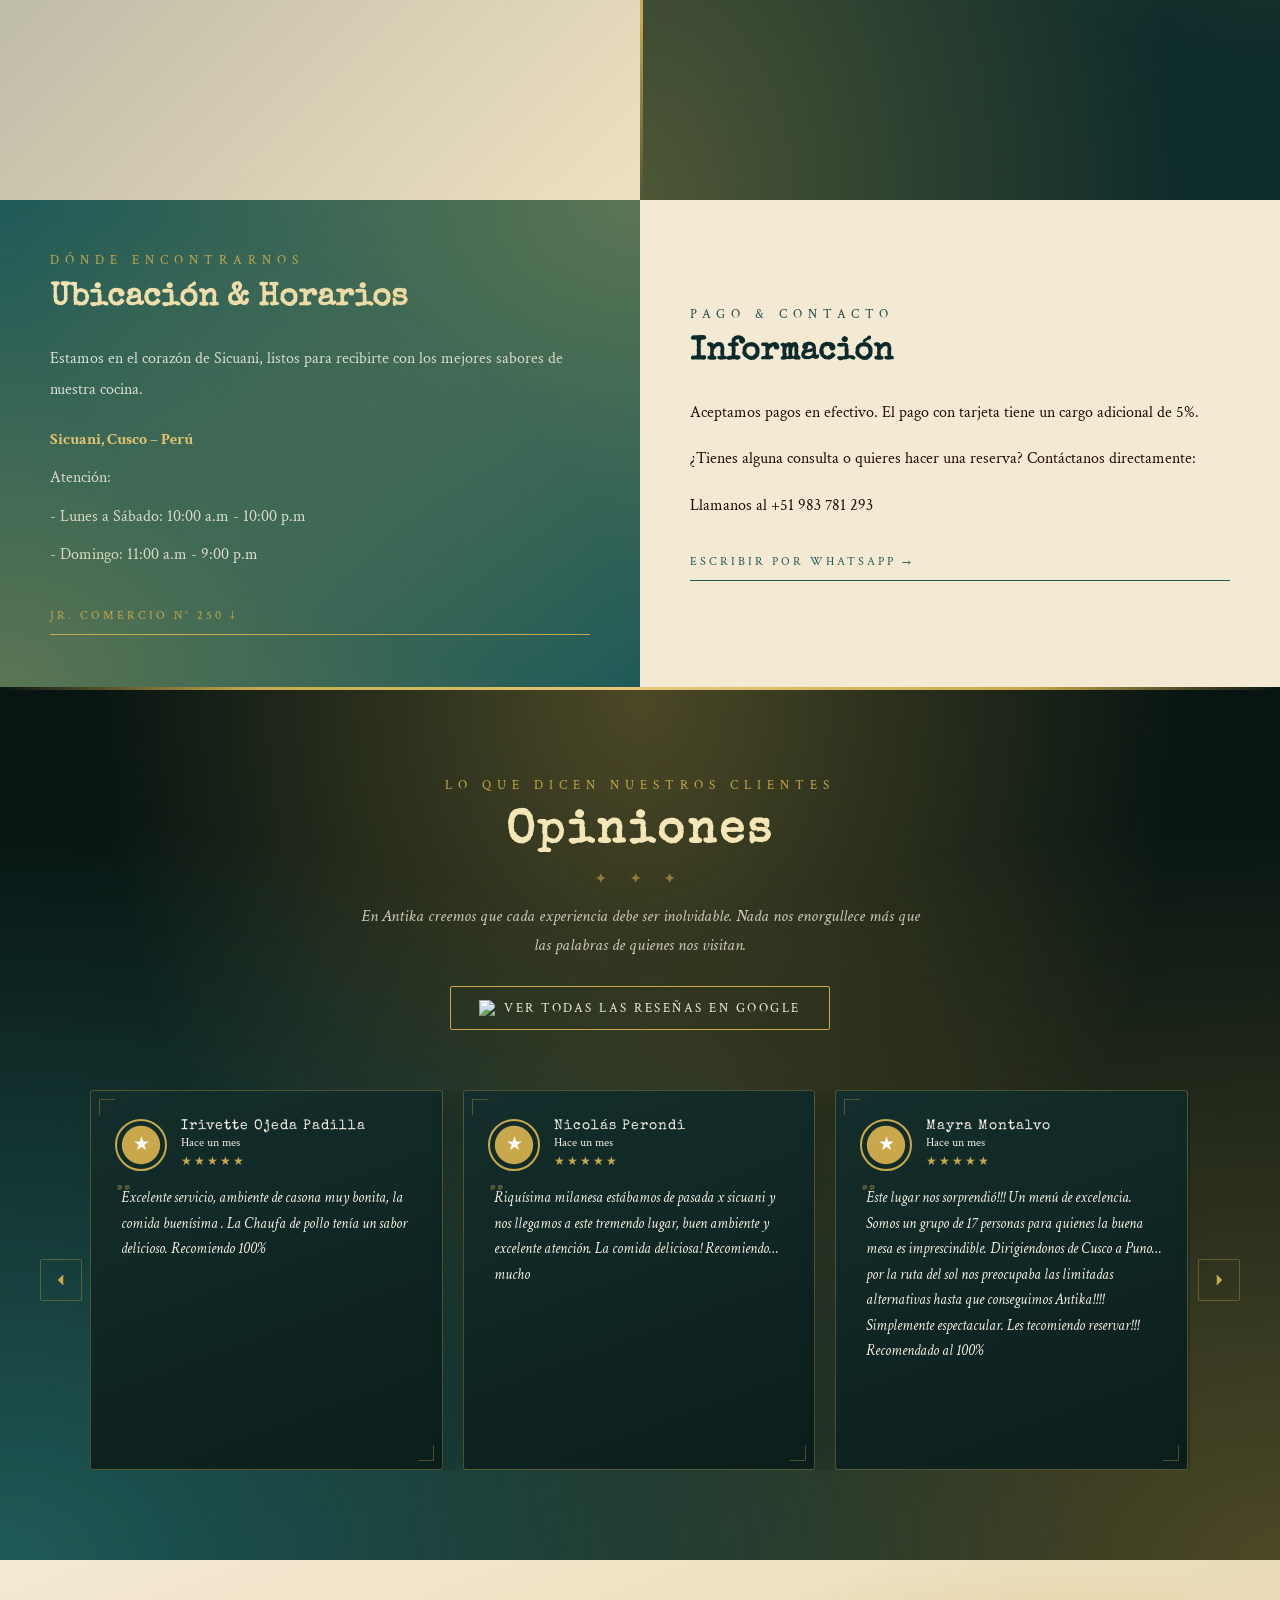
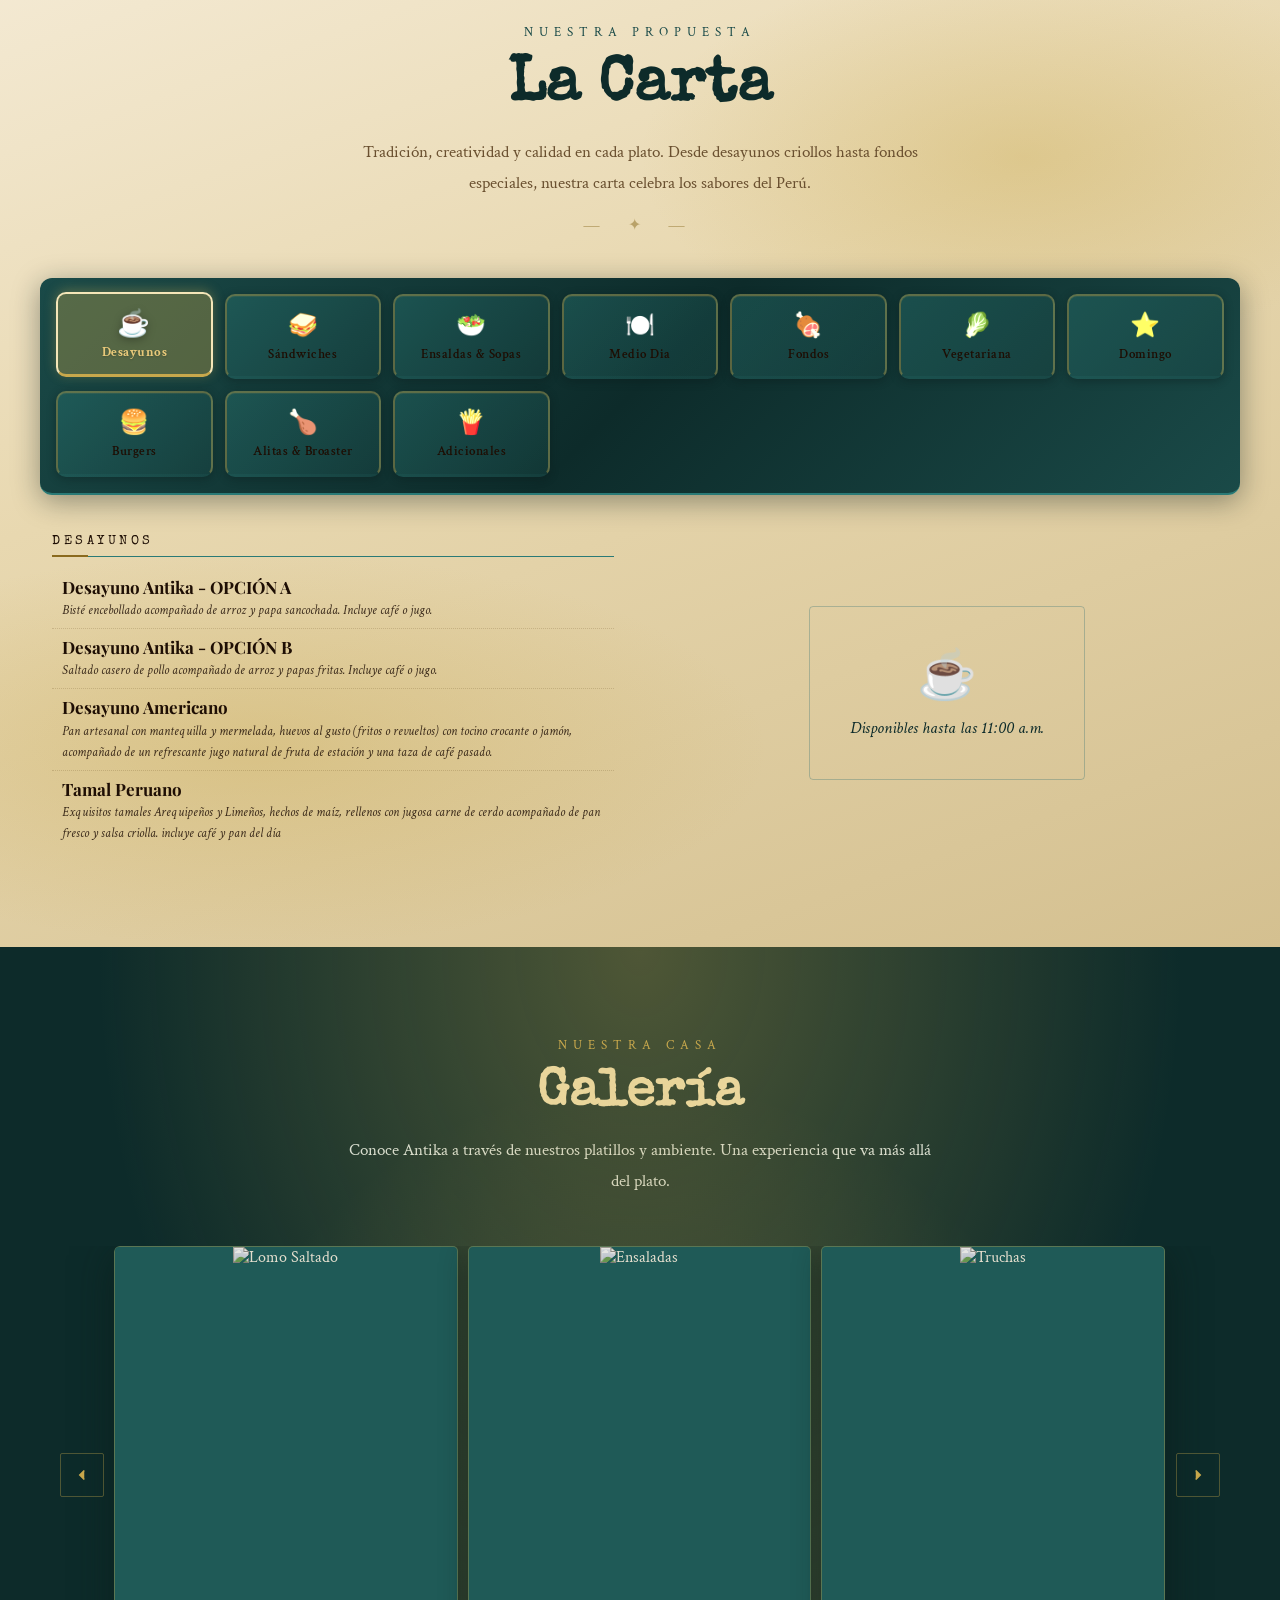
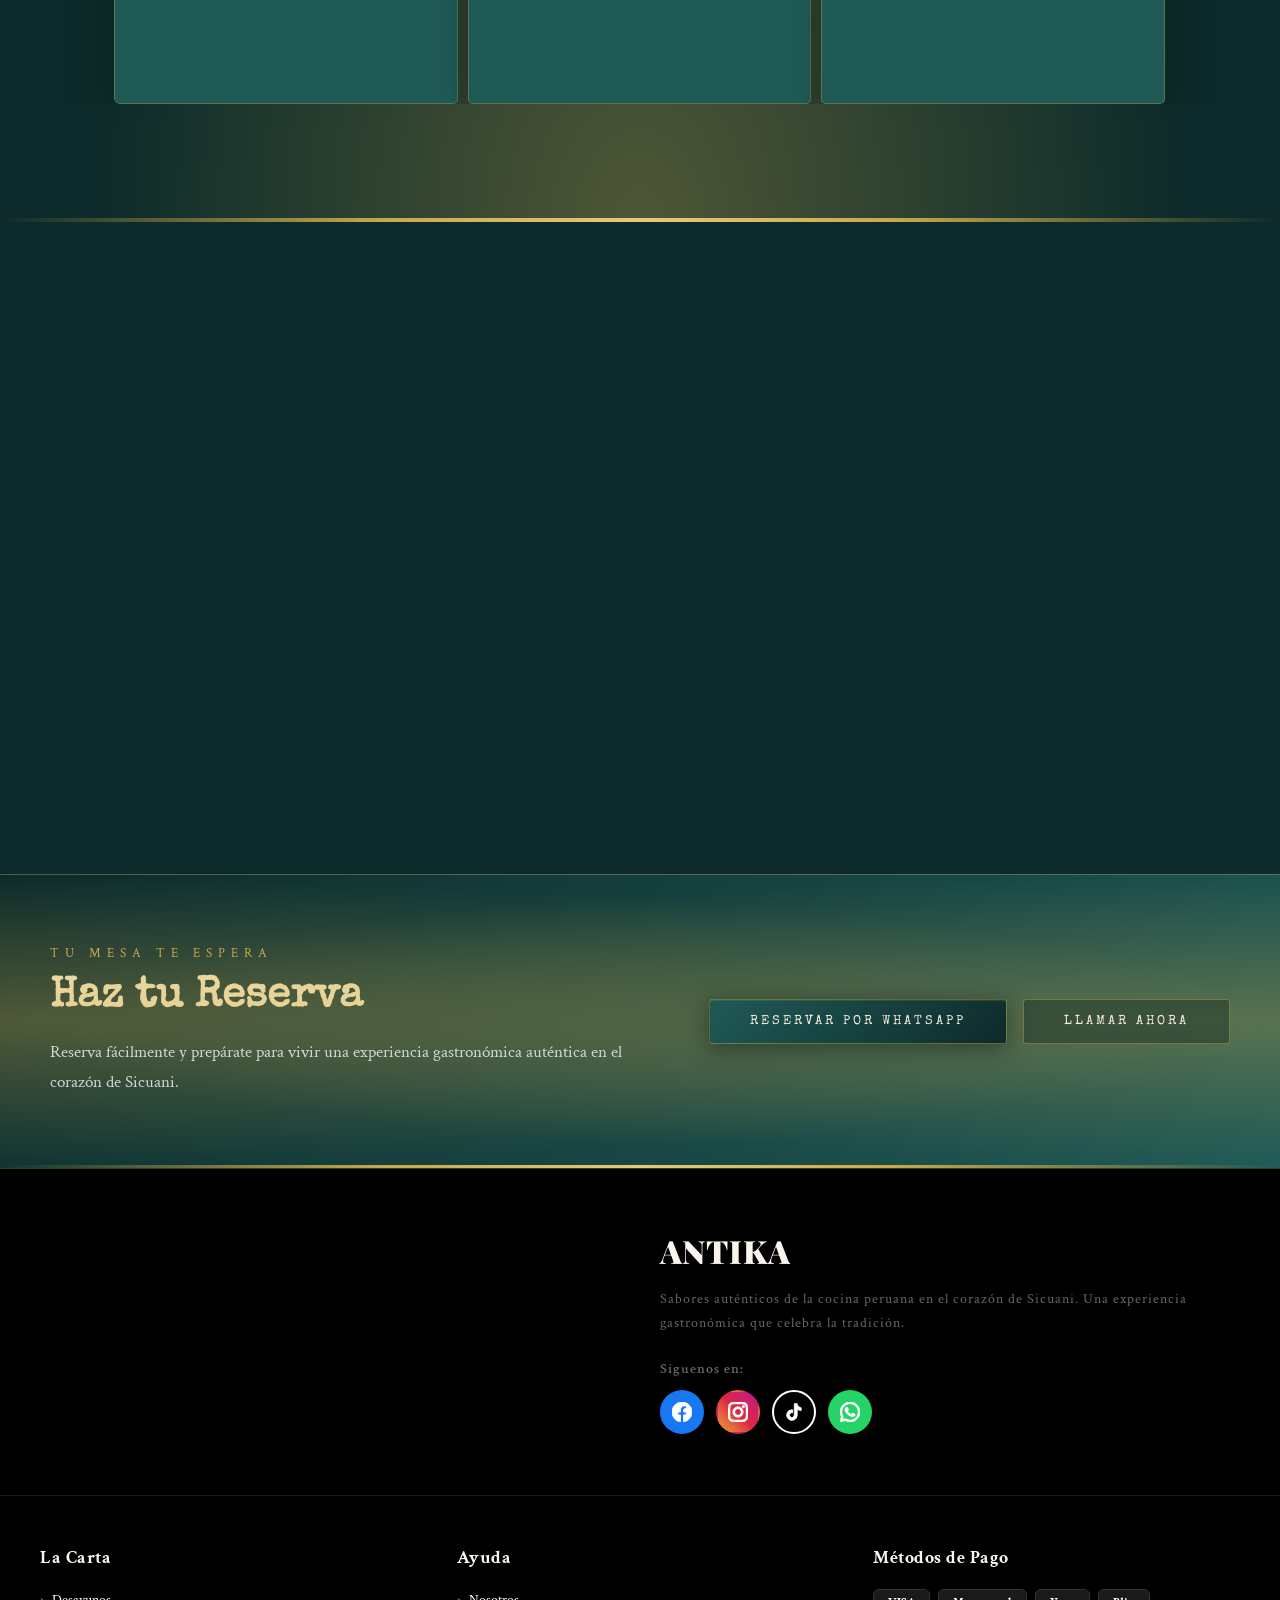
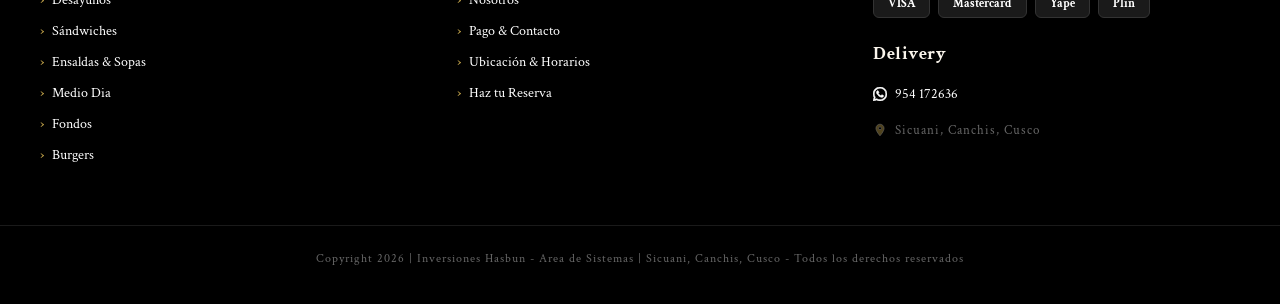
==== commit f7767e93: "se agrego meta datos" ====
--- a/index.html
+++ b/index.html
@@ -3,6 +3,10 @@
 <head>
     <meta charset="UTF-8">
     <meta name="viewport" content="width=device-width, initial-scale=1.0">
+    <meta name="description" content="Restaurante Antika - Sicuani, Cusco. Disfruta de auténticos sabores peruanos en un ambiente acogedor. Menú variado, ingredientes frescos y atención personalizada. ¡Reserva ahora!">
+    <meta property="og:title" content="Antika Restaurant – Sicuani, Cusco">
+    <meta property="og:description" content="Restaurante Antika - Sicuani, Cusco. Disfruta de auténticos sabores peruanos en un ambiente acogedor. Menú variado, ingredientes frescos y atención personalizada. ¡Reserva ahora!">
+    <meta property="og:image" content="assets/images/logo.jpg">
     <title>Antika Restaurant – Sicuani, Cusco</title>
     <link href="https://fonts.googleapis.com/css2?family=Playfair+Display:ital,wght@0,400;0,700;0,900;1,400;1,700&family=Crimson+Text:ital,wght@0,400;0,600;1,400&family=Special+Elite&display=swap" rel="stylesheet">
     <link rel="stylesheet" href="css/index.css">
@@ -91,6 +95,34 @@
               <polyline points="20 6 9 17 4 12"></polyline>
             </svg>
           </button>
+          <button class="theme-dropdown-item" onclick="changeTheme('andes'); closeThemeDropdown();">
+            <span class="theme-color-indicator" style="background: linear-gradient(135deg, #c1440e, #d4af37);"></span>
+            <span>Andes</span>
+            <svg class="theme-check" width="16" height="16" viewBox="0 0 24 24" fill="none" stroke="currentColor" stroke-width="3">
+              <polyline points="20 6 9 17 4 12"></polyline>
+            </svg>
+          </button>
+          <button class="theme-dropdown-item" onclick="changeTheme('pachamama'); closeThemeDropdown();">
+            <span class="theme-color-indicator" style="background: linear-gradient(135deg, #2d5016, #f9a825);"></span>
+            <span>Pachamama</span>
+            <svg class="theme-check" width="16" height="16" viewBox="0 0 24 24" fill="none" stroke="currentColor" stroke-width="3">
+              <polyline points="20 6 9 17 4 12"></polyline>
+            </svg>
+          </button>
+          <button class="theme-dropdown-item" onclick="changeTheme('noche-cusquena'); closeThemeDropdown();">
+            <span class="theme-color-indicator" style="background: linear-gradient(135deg, #0d47a1, #ffa000);"></span>
+            <span>Noche Cusqueña</span>
+            <svg class="theme-check" width="16" height="16" viewBox="0 0 24 24" fill="none" stroke="currentColor" stroke-width="3">
+              <polyline points="20 6 9 17 4 12"></polyline>
+            </svg>
+          </button>
+          <button class="theme-dropdown-item" onclick="changeTheme('chicha-morada'); closeThemeDropdown();">
+            <span class="theme-color-indicator" style="background: linear-gradient(135deg, #6a1b9a, #c2185b);"></span>
+            <span>Chicha Morada</span>
+            <svg class="theme-check" width="16" height="16" viewBox="0 0 24 24" fill="none" stroke="currentColor" stroke-width="3">
+              <polyline points="20 6 9 17 4 12"></polyline>
+            </svg>
+          </button>
         </div>
       </div>
       <!--Selector de Temas - Mobile: Dentro del menú hamburguesa-->
@@ -112,6 +144,22 @@
           <button class="theme-btn-mobile" onclick="changeTheme('neon')" title="Tema Neón" aria-label="Tema Neón" data-theme="neon">
             <span class="theme-color-dot" style="background: linear-gradient(135deg, #0a0a0a, #9b6bc4);"></span>
             <span class="theme-name">Neón</span>
+          </button>
+          <button class="theme-btn-mobile" onclick="changeTheme('andes')" title="Tema Andes" aria-label="Tema Andes" data-theme="andes">
+            <span class="theme-color-dot" style="background: linear-gradient(135deg, #c1440e, #d4af37);"></span>
+            <span class="theme-name">Andes</span>
+          </button>
+          <button class="theme-btn-mobile" onclick="changeTheme('pachamama')" title="Tema Pachamama" aria-label="Tema Pachamama" data-theme="pachamama">
+            <span class="theme-color-dot" style="background: linear-gradient(135deg, #2d5016, #f9a825);"></span>
+            <span class="theme-name">Pachamama</span>
+          </button>
+          <button class="theme-btn-mobile" onclick="changeTheme('noche-cusquena')" title="Tema Noche Cusqueña" aria-label="Tema Noche Cusqueña" data-theme="noche-cusquena">
+            <span class="theme-color-dot" style="background: linear-gradient(135deg, #0d47a1, #ffa000);"></span>
+            <span class="theme-name">Noche</span>
+          </button>
+          <button class="theme-btn-mobile" onclick="changeTheme('chicha-morada')" title="Tema Chicha Morada" aria-label="Tema Chicha Morada" data-theme="chicha-morada">
+            <span class="theme-color-dot" style="background: linear-gradient(135deg, #6a1b9a, #c2185b);"></span>
+            <span class="theme-name">Chicha</span>
           </button>
         </div>
       </div>
--- a/css/index.css
+++ b/css/index.css
@@ -161,6 +161,214 @@
   --shadow-lg:   0 10px 15px rgba(255,165,0,0.2), 0 4px 6px rgba(122,77,158,0.12);
   --shadow-gold: 0 4px 20px rgba(255,165,0,0.4);
   --shadow-wood: 0 8px 30px rgba(122,77,158,0.3);
+}
+
+/* ===== TEMA ANDES (Tierra y Oro) ===== */
+[data-theme="andes"] {
+  --wood-teal-deep:   #3e2723;
+  --wood-teal:        #5d4037;
+  --wood-teal-mid:    #795548;
+  --wood-teal-light:  #a1887f;
+  --wood-teal-bright: #bcaaa4;
+
+  --gold:             #d4af37;
+  --gold-light:       #ffd700;
+  --gold-pale:        #ffe082;
+  --gold-dark:        #b8941f;
+  --gold-glow:        rgba(212, 175, 55, 0.35);
+
+  --parchment:        #f5e6d3;
+  --parchment-dark:   #ede0ce;
+  --parchment-deep:   #e0d4c0;
+  --parchment-shadow: rgba(62, 39, 35, 0.15);
+
+  --dark-ink:         #f5e6d3;
+  --dark-wood:        #ede0ce;
+  --navy-deep:        #e8dcc8;
+  --navy-mid:         #e0d4c0;
+
+  --text-dark:        #3e2723;
+  --text-mid:         #5d4037;
+  --text-muted:       #795548;
+  --cream:            #3e2723;
+  --cream-light:      #2c1b18;
+  --silver-light:     #4a2f2a;
+
+  --crimson:          #c1440e;
+  --crimson-light:    #d4622f;
+
+  --teal:             #5d4037;
+  --teal-dark:        #3e2723;
+  --teal-light:       #795548;
+  --turquoise:        #8d6e63;
+  --turquoise-light:  #a1887f;
+  --navy:             #4e342e;
+  --beige:            #f5e6d3;
+  --beige-dark:       #ede0ce;
+  --text:             #3e2723;
+  --dark:             #f5e6d3;
+
+  --shadow-sm:   0 2px 8px rgba(193, 68, 14, 0.15);
+  --shadow-md:   0 4px 12px rgba(193, 68, 14, 0.2);
+  --shadow-lg:   0 8px 24px rgba(193, 68, 14, 0.25);
+  --shadow-gold: 0 4px 20px rgba(212, 175, 55, 0.4);
+  --shadow-wood: 0 6px 20px rgba(62, 39, 35, 0.3);
+}
+
+/* ===== TEMA PACHAMAMA (Verde Andino) ===== */
+[data-theme="pachamama"] {
+  --wood-teal-deep:   #1b5e20;
+  --wood-teal:        #2e7d32;
+  --wood-teal-mid:    #388e3c;
+  --wood-teal-light:  #4caf50;
+  --wood-teal-bright: #66bb6a;
+
+  --gold:             #ffa726;
+  --gold-light:       #ffb74d;
+  --gold-pale:        #ffcc80;
+  --gold-dark:        #ff9800;
+  --gold-glow:        rgba(255, 167, 38, 0.4);
+
+  --parchment:        #fff8e1;
+  --parchment-dark:   #fff3cd;
+  --parchment-deep:   #ffecb3;
+  --parchment-shadow: rgba(27, 94, 32, 0.12);
+
+  --dark-ink:         #fff8e1;
+  --dark-wood:        #fff3cd;
+  --navy-deep:        #ffecb3;
+  --navy-mid:         #ffe082;
+
+  --text-dark:        #1b5e20;
+  --text-mid:         #2e7d32;
+  --text-muted:       #388e3c;
+  --cream:            #1b5e20;
+  --cream-light:      #0d3310;
+  --silver-light:     #2e4a1f;
+
+  --crimson:          #d32f2f;
+  --crimson-light:    #e53935;
+
+  --teal:             #2e7d32;
+  --teal-dark:        #1b5e20;
+  --teal-light:       #388e3c;
+  --turquoise:        #43a047;
+  --turquoise-light:  #4caf50;
+  --navy:             #33691e;
+  --beige:            #fff8e1;
+  --beige-dark:       #fff3cd;
+  --text:             #1b5e20;
+  --dark:             #fff8e1;
+
+  --shadow-sm:   0 2px 8px rgba(211, 47, 47, 0.15);
+  --shadow-md:   0 4px 12px rgba(211, 47, 47, 0.2);
+  --shadow-lg:   0 8px 24px rgba(211, 47, 47, 0.25);
+  --shadow-gold: 0 4px 20px rgba(255, 167, 38, 0.4);
+  --shadow-wood: 0 6px 20px rgba(27, 94, 32, 0.3);
+}
+
+/* ===== TEMA NOCHE CUSQUEÑA (Azul Profundo) ===== */
+[data-theme="noche-cusquena"] {
+  --wood-teal-deep:   #0a1929;
+  --wood-teal:        #0d47a1;
+  --wood-teal-mid:    #1565c0;
+  --wood-teal-light:  #1976d2;
+  --wood-teal-bright: #42a5f5;
+
+  --gold:             #ffa000;
+  --gold-light:       #ffb300;
+  --gold-pale:        #ffc107;
+  --gold-dark:        #ff8f00;
+  --gold-glow:        rgba(255, 160, 0, 0.4);
+
+  --parchment:        #eceff1;
+  --parchment-dark:   #cfd8dc;
+  --parchment-deep:   #b0bec5;
+  --parchment-shadow: rgba(10, 25, 41, 0.2);
+
+  --dark-ink:         #0a1929;
+  --dark-wood:        #0d1f2d;
+  --navy-deep:        #0a1929;
+  --navy-mid:         #102a43;
+
+  --text-dark:        #0a1929;
+  --text-mid:         #1e3a5f;
+  --text-muted:       #3d5a80;
+  --cream:            #eceff1;
+  --cream-light:      #ffffff;
+  --silver-light:     #b0bec5;
+
+  --crimson:          #ff6f00;
+  --crimson-light:    #ff8f00;
+
+  --teal:             #0d47a1;
+  --teal-dark:        #0a1929;
+  --teal-light:       #1565c0;
+  --turquoise:        #1976d2;
+  --turquoise-light:  #42a5f5;
+  --navy:             #102a43;
+  --beige:            #eceff1;
+  --beige-dark:       #cfd8dc;
+  --text:             #eceff1;
+  --dark:             #0a1929;
+
+  --shadow-sm:   0 2px 10px rgba(10, 25, 41, 0.3);
+  --shadow-md:   0 4px 16px rgba(10, 25, 41, 0.4);
+  --shadow-lg:   0 8px 32px rgba(10, 25, 41, 0.5);
+  --shadow-gold: 0 4px 20px rgba(255, 160, 0, 0.4);
+  --shadow-wood: 0 8px 30px rgba(10, 25, 41, 0.6);
+}
+
+/* ===== TEMA CHICHA MORADA (Morado Vibrante) ===== */
+[data-theme="chicha-morada"] {
+  --wood-teal-deep:   #4a148c;
+  --wood-teal:        #6a1b9a;
+  --wood-teal-mid:    #7b1fa2;
+  --wood-teal-light:  #8e24aa;
+  --wood-teal-bright: #ab47bc;
+
+  --gold:             #f9a825;
+  --gold-light:       #fbc02d;
+  --gold-pale:        #fff176;
+  --gold-dark:        #f57f17;
+  --gold-glow:        rgba(249, 168, 37, 0.35);
+
+  --parchment:        #f3e5f5;
+  --parchment-dark:   #e1bee7;
+  --parchment-deep:   #ce93d8;
+  --parchment-shadow: rgba(74, 20, 140, 0.15);
+
+  --dark-ink:         #f3e5f5;
+  --dark-wood:        #f8e9fa;
+  --navy-deep:        #ede0f0;
+  --navy-mid:         #e8d5ec;
+
+  --text-dark:        #4a148c;
+  --text-mid:         #6a1b9a;
+  --text-muted:       #7b1fa2;
+  --cream:            #4a148c;
+  --cream-light:      #38006b;
+  --silver-light:     #5e1a8a;
+
+  --crimson:          #c2185b;
+  --crimson-light:    #d81b60;
+
+  --teal:             #6a1b9a;
+  --teal-dark:        #4a148c;
+  --teal-light:       #7b1fa2;
+  --turquoise:        #8e24aa;
+  --turquoise-light:  #ab47bc;
+  --navy:             #6a1b9a;
+  --beige:            #f3e5f5;
+  --beige-dark:       #e1bee7;
+  --text:             #4a148c;
+  --dark:             #f3e5f5;
+
+  --shadow-sm:   0 2px 8px rgba(194, 24, 91, 0.15);
+  --shadow-md:   0 4px 12px rgba(194, 24, 91, 0.2);
+  --shadow-lg:   0 8px 24px rgba(194, 24, 91, 0.25);
+  --shadow-gold: 0 4px 20px rgba(249, 168, 37, 0.35);
+  --shadow-wood: 0 6px 20px rgba(74, 20, 140, 0.3);
 }
 
 /* ===== RESET ===== */
--- a/css/theme-text-control.css
+++ b/css/theme-text-control.css
@@ -1902,3 +1902,1549 @@
     0 0 20px rgba(255, 165, 0, 0.3),
     0 0 40px rgba(255, 165, 0, 0.2);
 }
+
+
+/* ====================================================
+   TEMA ANDES - TIERRA Y ORO INCA
+   Inspirado en los colores de la tierra cusqueña
+   ==================================================== */
+
+[data-theme="andes"] body {
+  background: #f5e6d3;
+  color: #3e2723;
+}
+
+/* HEADER */
+[data-theme="andes"] #header-outer {
+  background: rgba(245, 230, 211, 0.98);
+  border-bottom: 2px solid #d4af37;
+  box-shadow: 0 2px 8px rgba(62, 39, 35, 0.15);
+}
+
+[data-theme="andes"] .logo-text {
+  color: #c1440e !important;
+  text-shadow: 0 2px 4px rgba(193, 68, 14, 0.2);
+}
+
+[data-theme="andes"] .logo-sub {
+  color: #5d4037 !important;
+}
+
+[data-theme="andes"] nav ul li a {
+  color: #5d4037 !important;
+}
+
+[data-theme="andes"] nav ul li a:hover {
+  color: #c1440e !important;
+}
+
+[data-theme="andes"] nav ul li.cta a {
+  color: #ffffff !important;
+}
+
+[data-theme="andes"] .hamburger span {
+  background: #c1440e !important;
+}
+
+/* HERO */
+[data-theme="andes"] .hero-overlay {
+  background: linear-gradient(to bottom,
+    rgba(245, 230, 211, 0.3) 0%,
+    rgba(237, 224, 206, 0.5) 60%,
+    rgba(224, 212, 192, 0.7) 100%) !important;
+}
+
+[data-theme="andes"] .hero-badge {
+  color: #c1440e !important;
+  background: rgba(255, 255, 255, 0.95) !important;
+  border: 2px solid #d4af37 !important;
+}
+
+[data-theme="andes"] .hero-title {
+  color: #3e2723 !important;
+  text-shadow: 
+    0 2px 4px rgba(255, 255, 255, 0.8),
+    0 4px 8px rgba(255, 255, 255, 0.6),
+    0 8px 16px rgba(62, 39, 35, 0.2);
+  font-weight: 900;
+}
+
+[data-theme="andes"] .hero-title span {
+  color: #c1440e !important;
+  text-shadow: 
+    0 2px 4px rgba(255, 255, 255, 0.8),
+    0 4px 8px rgba(255, 255, 255, 0.6),
+    0 8px 16px rgba(193, 68, 14, 0.3);
+}
+
+[data-theme="andes"] .hero-desc {
+  color: #3e2723 !important;
+  text-shadow: 
+    0 1px 2px rgba(255, 255, 255, 0.8),
+    0 2px 4px rgba(255, 255, 255, 0.6);
+  font-weight: 600;
+}
+
+[data-theme="andes"] .btn-primary {
+  background: linear-gradient(135deg, #c1440e, #d4622f) !important;
+  color: #ffffff !important;
+  border: 2px solid #c1440e !important;
+}
+
+[data-theme="andes"] .btn-outline {
+  color: #c1440e !important;
+  border: 2px solid #c1440e !important;
+  background: rgba(255, 255, 255, 0.9) !important;
+}
+
+[data-theme="andes"] .scroll-hint {
+  color: #d4af37 !important;
+}
+
+/* NOSOTROS */
+[data-theme="andes"] #nosotros {
+  background: #ede0ce !important;
+  color: #3e2723 !important;
+}
+
+[data-theme="andes"] .nosotros-content {
+  background: #f5e6d3 !important;
+  color: #3e2723 !important;
+}
+
+[data-theme="andes"] .nosotros-content .section-label {
+  color: #c1440e !important;
+}
+
+[data-theme="andes"] .nosotros-content .section-title {
+  color: #3e2723 !important;
+}
+
+[data-theme="andes"] .nosotros-content .section-desc {
+  color: #5d4037 !important;
+}
+
+[data-theme="andes"] .info-block.teal {
+  background: #f5e6d3 !important;
+  color: #3e2723 !important;
+}
+
+[data-theme="andes"] .info-block.teal .section-label {
+  color: #c1440e !important;
+}
+
+[data-theme="andes"] .info-block.teal .section-title {
+  color: #3e2723 !important;
+}
+
+[data-theme="andes"] .info-block.teal p {
+  color: #5d4037 !important;
+}
+
+[data-theme="andes"] .info-block.teal strong {
+  color: #c1440e !important;
+}
+
+[data-theme="andes"] .info-block.teal .map-link {
+  color: #c1440e !important;
+  border-color: #c1440e !important;
+}
+
+[data-theme="andes"] .info-block.light {
+  background: #ffffff !important;
+  color: #3e2723 !important;
+}
+
+[data-theme="andes"] .info-block.light .section-label {
+  color: #d4af37 !important;
+}
+
+[data-theme="andes"] .info-block.light .section-title {
+  color: #3e2723 !important;
+}
+
+[data-theme="andes"] .info-block.light p {
+  color: #5d4037 !important;
+}
+
+[data-theme="andes"] .info-block.light strong {
+  color: #c1440e !important;
+}
+
+[data-theme="andes"] .info-block.light .map-link {
+  color: #c1440e !important;
+  border-color: #c1440e !important;
+}
+
+/* MENÚ */
+[data-theme="andes"] #menu {
+  background: #f5e6d3 !important;
+  color: #3e2723 !important;
+}
+
+[data-theme="andes"] .menu-header .section-label {
+  color: #c1440e !important;
+}
+
+[data-theme="andes"] .menu-header .section-title {
+  color: #3e2723 !important;
+}
+
+[data-theme="andes"] .menu-header .section-desc {
+  color: #5d4037 !important;
+}
+
+[data-theme="andes"] .tab-nav {
+  background: rgba(255, 255, 255, 0.95) !important;
+  border: 2px solid #d4af37 !important;
+}
+
+[data-theme="andes"] .tab-btn {
+  color: #5d4037 !important;
+  background: #f5e6d3 !important;
+}
+
+[data-theme="andes"] .tab-btn:hover {
+  color: #c1440e !important;
+  background: #ffffff !important;
+}
+
+[data-theme="andes"] .tab-btn.active {
+  background: linear-gradient(135deg, #c1440e, #d4622f) !important;
+  color: #ffffff !important;
+  border-color: #d4af37 !important;
+}
+
+[data-theme="andes"] .menu-section-title {
+  color: #c1440e !important;
+  border-bottom-color: #d4af37 !important;
+}
+
+[data-theme="andes"] .item-name {
+  color: #3e2723 !important;
+}
+
+[data-theme="andes"] .item-desc {
+  color: #5d4037 !important;
+}
+
+[data-theme="andes"] .item-price {
+  background: rgba(193, 68, 14, 0.1) !important;
+  color: #c1440e !important;
+  border: 2px solid #c1440e !important;
+}
+
+[data-theme="andes"] .menu-item:hover .item-price {
+  background: #c1440e !important;
+  color: #ffffff !important;
+}
+
+[data-theme="andes"] .menu-note {
+  background: #ffffff !important;
+  color: #3e2723 !important;
+  border-left: 4px solid #d4af37 !important;
+}
+
+[data-theme="andes"] .menu-note strong {
+  color: #c1440e !important;
+}
+
+[data-theme="andes"] .broaster-table th {
+  background: #c1440e !important;
+  color: #ffffff !important;
+}
+
+[data-theme="andes"] .broaster-table td {
+  color: #3e2723 !important;
+  background: #ffffff !important;
+}
+
+[data-theme="andes"] .broaster-table .price-col {
+  color: #c1440e !important;
+}
+
+/* GALERÍA */
+[data-theme="andes"] #galeria {
+  background: #ede0ce !important;
+  color: #3e2723 !important;
+}
+
+[data-theme="andes"] #galeria .section-label {
+  color: #c1440e !important;
+}
+
+[data-theme="andes"] #galeria .section-title {
+  color: #3e2723 !important;
+}
+
+[data-theme="andes"] #galeria .section-desc {
+  color: #5d4037 !important;
+}
+
+[data-theme="andes"] .gallery-label {
+  color: #d4af37 !important;
+  background: linear-gradient(transparent, rgba(62, 39, 35, 0.95)) !important;
+}
+
+/* OPINIONES */
+[data-theme="andes"] #opiniones {
+  background: #f5e6d3 !important;
+  color: #3e2723 !important;
+}
+
+[data-theme="andes"] .opinions-header .section-label {
+  color: #c1440e !important;
+}
+
+[data-theme="andes"] .opinions-header .section-title {
+  color: #3e2723 !important;
+}
+
+[data-theme="andes"] .opinions-header .section-desc {
+  color: #5d4037 !important;
+}
+
+[data-theme="andes"] .google-reviews-link {
+  color: #c1440e !important;
+  border: 2px solid #c1440e !important;
+}
+
+[data-theme="andes"] .opinion-card {
+  background: #ffffff !important;
+  color: #3e2723 !important;
+  border: 2px solid #d4af37 !important;
+}
+
+[data-theme="andes"] .opinion-name {
+  color: #c1440e !important;
+}
+
+[data-theme="andes"] .opinion-datetime {
+  color: #795548 !important;
+}
+
+[data-theme="andes"] .opinion-text {
+  color: #3e2723 !important;
+}
+
+[data-theme="andes"] .opinion-stars .star-filled {
+  color: #d4af37 !important;
+}
+
+/* RESERVA */
+[data-theme="andes"] #reserva {
+  background: #ede0ce !important;
+  color: #3e2723 !important;
+}
+
+[data-theme="andes"] .reserva-text .section-label {
+  color: #c1440e !important;
+}
+
+[data-theme="andes"] .reserva-text .section-title {
+  color: #3e2723 !important;
+}
+
+[data-theme="andes"] .reserva-text .section-desc {
+  color: #5d4037 !important;
+}
+
+/* FOOTER */
+[data-theme="andes"] footer {
+  background: #ede0ce !important;
+  border-top: 2px solid #d4af37 !important;
+  color: #3e2723 !important;
+}
+
+[data-theme="andes"] footer p {
+  color: #5d4037 !important;
+}
+
+[data-theme="andes"] .footer-brand-title {
+  color: #c1440e !important;
+}
+
+[data-theme="andes"] .footer-brand-desc {
+  color: #5d4037 !important;
+}
+
+[data-theme="andes"] .footer-heading {
+  color: #3e2723 !important;
+}
+
+[data-theme="andes"] .footer-links a {
+  color: #5d4037 !important;
+}
+
+[data-theme="andes"] .footer-links a:hover {
+  color: #c1440e !important;
+}
+
+[data-theme="andes"] .delivery-phone,
+[data-theme="andes"] .delivery-location {
+  color: #5d4037 !important;
+}
+
+[data-theme="andes"] .footer-copyright p {
+  color: #795548 !important;
+}
+
+
+/* ====================================================
+   TEMA PACHAMAMA - VERDE ANDINO
+   Inspirado en la naturaleza de los Andes
+   ==================================================== */
+
+[data-theme="pachamama"] body {
+  background: #faf8f3;
+  color: #1b5e20;
+}
+
+/* HEADER */
+[data-theme="pachamama"] #header-outer {
+  background: rgba(250, 248, 243, 0.98);
+  border-bottom: 2px solid #f9a825;
+  box-shadow: 0 2px 8px rgba(27, 94, 32, 0.12);
+}
+
+[data-theme="pachamama"] .logo-text {
+  color: #2d5016 !important;
+  text-shadow: 0 2px 4px rgba(45, 80, 22, 0.2);
+}
+
+[data-theme="pachamama"] .logo-sub {
+  color: #4a7c2c !important;
+}
+
+[data-theme="pachamama"] nav ul li a {
+  color: #2d5016 !important;
+}
+
+[data-theme="pachamama"] nav ul li a:hover {
+  color: #f9a825 !important;
+}
+
+[data-theme="pachamama"] nav ul li.cta a {
+  color: #ffffff !important;
+}
+
+[data-theme="pachamama"] .hamburger span {
+  background: #2d5016 !important;
+}
+
+/* HERO */
+[data-theme="pachamama"] .hero-overlay {
+  background: linear-gradient(to bottom,
+    rgba(250, 248, 243, 0.3) 0%,
+    rgba(245, 243, 237, 0.5) 60%,
+    rgba(239, 238, 232, 0.7) 100%) !important;
+}
+
+[data-theme="pachamama"] .hero-badge {
+  color: #2d5016 !important;
+  background: rgba(255, 255, 255, 0.95) !important;
+  border: 2px solid #f9a825 !important;
+}
+
+[data-theme="pachamama"] .hero-title {
+  color: #1b5e20 !important;
+  text-shadow: 
+    0 2px 4px rgba(255, 255, 255, 0.8),
+    0 4px 8px rgba(255, 255, 255, 0.6),
+    0 8px 16px rgba(27, 94, 32, 0.2);
+  font-weight: 900;
+}
+
+[data-theme="pachamama"] .hero-title span {
+  color: #f9a825 !important;
+  text-shadow: 
+    0 2px 4px rgba(255, 255, 255, 0.8),
+    0 4px 8px rgba(255, 255, 255, 0.6),
+    0 8px 16px rgba(249, 168, 37, 0.3);
+}
+
+[data-theme="pachamama"] .hero-desc {
+  color: #1b5e20 !important;
+  text-shadow: 
+    0 1px 2px rgba(255, 255, 255, 0.8),
+    0 2px 4px rgba(255, 255, 255, 0.6);
+  font-weight: 600;
+}
+
+[data-theme="pachamama"] .btn-primary {
+  background: linear-gradient(135deg, #2d5016, #4a7c2c) !important;
+  color: #ffffff !important;
+  border: 2px solid #2d5016 !important;
+}
+
+[data-theme="pachamama"] .btn-outline {
+  color: #2d5016 !important;
+  border: 2px solid #2d5016 !important;
+  background: rgba(255, 255, 255, 0.9) !important;
+}
+
+[data-theme="pachamama"] .scroll-hint {
+  color: #f9a825 !important;
+}
+
+/* NOSOTROS */
+[data-theme="pachamama"] #nosotros {
+  background: #f5f3ed !important;
+  color: #1b5e20 !important;
+}
+
+[data-theme="pachamama"] .nosotros-content {
+  background: #faf8f3 !important;
+  color: #1b5e20 !important;
+}
+
+[data-theme="pachamama"] .nosotros-content .section-label {
+  color: #f9a825 !important;
+}
+
+[data-theme="pachamama"] .nosotros-content .section-title {
+  color: #1b5e20 !important;
+}
+
+[data-theme="pachamama"] .nosotros-content .section-desc {
+  color: #2d5016 !important;
+}
+
+[data-theme="pachamama"] .info-block.teal {
+  background: #faf8f3 !important;
+  color: #1b5e20 !important;
+}
+
+[data-theme="pachamama"] .info-block.teal .section-label {
+  color: #f9a825 !important;
+}
+
+[data-theme="pachamama"] .info-block.teal .section-title {
+  color: #1b5e20 !important;
+}
+
+[data-theme="pachamama"] .info-block.teal p {
+  color: #2d5016 !important;
+}
+
+[data-theme="pachamama"] .info-block.teal strong {
+  color: #c62828 !important;
+}
+
+[data-theme="pachamama"] .info-block.teal .map-link {
+  color: #c62828 !important;
+  border-color: #c62828 !important;
+}
+
+[data-theme="pachamama"] .info-block.light {
+  background: #ffffff !important;
+  color: #1b5e20 !important;
+}
+
+[data-theme="pachamama"] .info-block.light .section-label {
+  color: #f9a825 !important;
+}
+
+[data-theme="pachamama"] .info-block.light .section-title {
+  color: #1b5e20 !important;
+}
+
+[data-theme="pachamama"] .info-block.light p {
+  color: #2d5016 !important;
+}
+
+[data-theme="pachamama"] .info-block.light strong {
+  color: #c62828 !important;
+}
+
+[data-theme="pachamama"] .info-block.light .map-link {
+  color: #c62828 !important;
+  border-color: #c62828 !important;
+}
+
+/* MENÚ */
+[data-theme="pachamama"] #menu {
+  background: #faf8f3 !important;
+  color: #1b5e20 !important;
+}
+
+[data-theme="pachamama"] .menu-header .section-label {
+  color: #f9a825 !important;
+}
+
+[data-theme="pachamama"] .menu-header .section-title {
+  color: #1b5e20 !important;
+}
+
+[data-theme="pachamama"] .menu-header .section-desc {
+  color: #2d5016 !important;
+}
+
+[data-theme="pachamama"] .tab-nav {
+  background: rgba(255, 255, 255, 0.95) !important;
+  border: 2px solid #f9a825 !important;
+}
+
+[data-theme="pachamama"] .tab-btn {
+  color: #2d5016 !important;
+  background: #faf8f3 !important;
+}
+
+[data-theme="pachamama"] .tab-btn:hover {
+  color: #f9a825 !important;
+  background: #ffffff !important;
+}
+
+[data-theme="pachamama"] .tab-btn.active {
+  background: linear-gradient(135deg, #2d5016, #4a7c2c) !important;
+  color: #ffffff !important;
+  border-color: #f9a825 !important;
+}
+
+[data-theme="pachamama"] .menu-section-title {
+  color: #2d5016 !important;
+  border-bottom-color: #f9a825 !important;
+}
+
+[data-theme="pachamama"] .item-name {
+  color: #1b5e20 !important;
+}
+
+[data-theme="pachamama"] .item-desc {
+  color: #4a7c2c !important;
+}
+
+[data-theme="pachamama"] .item-price {
+  background: rgba(198, 40, 40, 0.1) !important;
+  color: #c62828 !important;
+  border: 2px solid #c62828 !important;
+}
+
+[data-theme="pachamama"] .menu-item:hover .item-price {
+  background: #c62828 !important;
+  color: #ffffff !important;
+}
+
+[data-theme="pachamama"] .menu-note {
+  background: #ffffff !important;
+  color: #1b5e20 !important;
+  border-left: 4px solid #f9a825 !important;
+}
+
+[data-theme="pachamama"] .menu-note strong {
+  color: #c62828 !important;
+}
+
+[data-theme="pachamama"] .broaster-table th {
+  background: #2d5016 !important;
+  color: #ffffff !important;
+}
+
+[data-theme="pachamama"] .broaster-table td {
+  color: #1b5e20 !important;
+  background: #ffffff !important;
+}
+
+[data-theme="pachamama"] .broaster-table .price-col {
+  color: #c62828 !important;
+}
+
+/* GALERÍA */
+[data-theme="pachamama"] #galeria {
+  background: #f5f3ed !important;
+  color: #1b5e20 !important;
+}
+
+[data-theme="pachamama"] #galeria .section-label {
+  color: #f9a825 !important;
+}
+
+[data-theme="pachamama"] #galeria .section-title {
+  color: #1b5e20 !important;
+}
+
+[data-theme="pachamama"] #galeria .section-desc {
+  color: #2d5016 !important;
+}
+
+[data-theme="pachamama"] .gallery-label {
+  color: #f9a825 !important;
+  background: linear-gradient(transparent, rgba(27, 94, 32, 0.95)) !important;
+}
+
+/* OPINIONES */
+[data-theme="pachamama"] #opiniones {
+  background: #faf8f3 !important;
+  color: #1b5e20 !important;
+}
+
+[data-theme="pachamama"] .opinions-header .section-label {
+  color: #f9a825 !important;
+}
+
+[data-theme="pachamama"] .opinions-header .section-title {
+  color: #1b5e20 !important;
+}
+
+[data-theme="pachamama"] .opinions-header .section-desc {
+  color: #2d5016 !important;
+}
+
+[data-theme="pachamama"] .google-reviews-link {
+  color: #2d5016 !important;
+  border: 2px solid #2d5016 !important;
+}
+
+[data-theme="pachamama"] .opinion-card {
+  background: #ffffff !important;
+  color: #1b5e20 !important;
+  border: 2px solid #f9a825 !important;
+}
+
+[data-theme="pachamama"] .opinion-name {
+  color: #2d5016 !important;
+}
+
+[data-theme="pachamama"] .opinion-datetime {
+  color: #4a7c2c !important;
+}
+
+[data-theme="pachamama"] .opinion-text {
+  color: #1b5e20 !important;
+}
+
+[data-theme="pachamama"] .opinion-stars .star-filled {
+  color: #f9a825 !important;
+}
+
+/* RESERVA */
+[data-theme="pachamama"] #reserva {
+  background: #f5f3ed !important;
+  color: #1b5e20 !important;
+}
+
+[data-theme="pachamama"] .reserva-text .section-label {
+  color: #f9a825 !important;
+}
+
+[data-theme="pachamama"] .reserva-text .section-title {
+  color: #1b5e20 !important;
+}
+
+[data-theme="pachamama"] .reserva-text .section-desc {
+  color: #2d5016 !important;
+}
+
+/* FOOTER */
+[data-theme="pachamama"] footer {
+  background: #f5f3ed !important;
+  border-top: 2px solid #f9a825 !important;
+  color: #1b5e20 !important;
+}
+
+[data-theme="pachamama"] footer p {
+  color: #2d5016 !important;
+}
+
+[data-theme="pachamama"] .footer-brand-title {
+  color: #2d5016 !important;
+}
+
+[data-theme="pachamama"] .footer-brand-desc {
+  color: #4a7c2c !important;
+}
+
+[data-theme="pachamama"] .footer-heading {
+  color: #1b5e20 !important;
+}
+
+[data-theme="pachamama"] .footer-links a {
+  color: #2d5016 !important;
+}
+
+[data-theme="pachamama"] .footer-links a:hover {
+  color: #f9a825 !important;
+}
+
+[data-theme="pachamama"] .delivery-phone,
+[data-theme="pachamama"] .delivery-location {
+  color: #2d5016 !important;
+}
+
+[data-theme="pachamama"] .footer-copyright p {
+  color: #4a7c2c !important;
+}
+
+
+/* ====================================================
+   TEMA NOCHE CUSQUEÑA - AZUL PROFUNDO
+   Inspirado en el cielo nocturno de Cusco
+   ==================================================== */
+
+[data-theme="noche-cusquena"] body {
+  background: #0a1929;
+  color: #eceff1;
+}
+
+/* HEADER */
+[data-theme="noche-cusquena"] #header-outer {
+  background: rgba(10, 25, 41, 0.98);
+  border-bottom: 2px solid #ffa000;
+  box-shadow: 0 2px 12px rgba(255, 160, 0, 0.2);
+}
+
+[data-theme="noche-cusquena"] .logo-text {
+  color: #ffa000 !important;
+  text-shadow: 0 0 10px rgba(255, 160, 0, 0.4);
+}
+
+[data-theme="noche-cusquena"] .logo-sub {
+  color: #42a5f5 !important;
+}
+
+[data-theme="noche-cusquena"] nav ul li a {
+  color: #eceff1 !important;
+}
+
+[data-theme="noche-cusquena"] nav ul li a:hover {
+  color: #ffa000 !important;
+}
+
+[data-theme="noche-cusquena"] nav ul li.cta a {
+  color: #ffffff !important;
+}
+
+[data-theme="noche-cusquena"] .hamburger span {
+  background: #ffa000 !important;
+}
+
+/* HERO */
+[data-theme="noche-cusquena"] .hero-overlay {
+  background: linear-gradient(to bottom,
+    rgba(10, 25, 41, 0.5) 0%,
+    rgba(13, 71, 161, 0.6) 60%,
+    rgba(10, 25, 41, 0.8) 100%) !important;
+}
+
+[data-theme="noche-cusquena"] .hero-badge {
+  color: #ffa000 !important;
+  background: rgba(10, 25, 41, 0.9) !important;
+  border: 2px solid #ffa000 !important;
+}
+
+[data-theme="noche-cusquena"] .hero-title {
+  color: #ffffff !important;
+  text-shadow: 
+    0 0 20px rgba(255, 160, 0, 0.3),
+    0 2px 4px rgba(0, 0, 0, 0.8);
+  font-weight: 900;
+}
+
+[data-theme="noche-cusquena"] .hero-title span {
+  color: #ffa000 !important;
+  text-shadow: 
+    0 0 20px rgba(255, 160, 0, 0.5),
+    0 2px 4px rgba(0, 0, 0, 0.8);
+}
+
+[data-theme="noche-cusquena"] .hero-desc {
+  color: #eceff1 !important;
+  text-shadow: 0 2px 4px rgba(0, 0, 0, 0.6);
+  font-weight: 500;
+}
+
+[data-theme="noche-cusquena"] .btn-primary {
+  background: linear-gradient(135deg, #0d47a1, #1565c0) !important;
+  color: #ffffff !important;
+  border: 2px solid #ffa000 !important;
+  box-shadow: 0 4px 15px rgba(255, 160, 0, 0.3);
+}
+
+[data-theme="noche-cusquena"] .btn-outline {
+  color: #ffa000 !important;
+  border: 2px solid #ffa000 !important;
+  background: rgba(10, 25, 41, 0.8) !important;
+}
+
+[data-theme="noche-cusquena"] .scroll-hint {
+  color: #ffa000 !important;
+}
+
+/* NOSOTROS */
+[data-theme="noche-cusquena"] #nosotros {
+  background: #0d1f2d !important;
+  color: #eceff1 !important;
+}
+
+[data-theme="noche-cusquena"] .nosotros-content {
+  background: #102a43 !important;
+  color: #eceff1 !important;
+}
+
+[data-theme="noche-cusquena"] .nosotros-content .section-label {
+  color: #ffa000 !important;
+}
+
+[data-theme="noche-cusquena"] .nosotros-content .section-title {
+  color: #ffffff !important;
+}
+
+[data-theme="noche-cusquena"] .nosotros-content .section-desc {
+  color: #b0bec5 !important;
+}
+
+[data-theme="noche-cusquena"] .info-block.teal {
+  background: #0d47a1 !important;
+  color: #eceff1 !important;
+}
+
+[data-theme="noche-cusquena"] .info-block.teal .section-label {
+  color: #ffa000 !important;
+}
+
+[data-theme="noche-cusquena"] .info-block.teal .section-title {
+  color: #ffffff !important;
+}
+
+[data-theme="noche-cusquena"] .info-block.teal p {
+  color: #cfd8dc !important;
+}
+
+[data-theme="noche-cusquena"] .info-block.teal strong {
+  color: #ffa000 !important;
+}
+
+[data-theme="noche-cusquena"] .info-block.teal .map-link {
+  color: #ffa000 !important;
+  border-color: #ffa000 !important;
+}
+
+[data-theme="noche-cusquena"] .info-block.light {
+  background: #1565c0 !important;
+  color: #eceff1 !important;
+}
+
+[data-theme="noche-cusquena"] .info-block.light .section-label {
+  color: #ffb300 !important;
+}
+
+[data-theme="noche-cusquena"] .info-block.light .section-title {
+  color: #ffffff !important;
+}
+
+[data-theme="noche-cusquena"] .info-block.light p {
+  color: #cfd8dc !important;
+}
+
+[data-theme="noche-cusquena"] .info-block.light strong {
+  color: #ffa000 !important;
+}
+
+[data-theme="noche-cusquena"] .info-block.light .map-link {
+  color: #ffa000 !important;
+  border-color: #ffa000 !important;
+}
+
+/* MENÚ */
+[data-theme="noche-cusquena"] #menu {
+  background: #0a1929 !important;
+  color: #eceff1 !important;
+}
+
+[data-theme="noche-cusquena"] .menu-header .section-label {
+  color: #ffa000 !important;
+}
+
+[data-theme="noche-cusquena"] .menu-header .section-title {
+  color: #ffffff !important;
+}
+
+[data-theme="noche-cusquena"] .menu-header .section-desc {
+  color: #b0bec5 !important;
+}
+
+[data-theme="noche-cusquena"] .tab-nav {
+  background: rgba(16, 42, 67, 0.95) !important;
+  border: 2px solid #ffa000 !important;
+}
+
+[data-theme="noche-cusquena"] .tab-btn {
+  color: #eceff1 !important;
+  background: #0a1929 !important;
+}
+
+[data-theme="noche-cusquena"] .tab-btn:hover {
+  color: #ffa000 !important;
+  background: #102a43 !important;
+}
+
+[data-theme="noche-cusquena"] .tab-btn.active {
+  background: linear-gradient(135deg, #0d47a1, #1565c0) !important;
+  color: #ffffff !important;
+  border-color: #ffa000 !important;
+  box-shadow: 0 4px 12px rgba(255, 160, 0, 0.3);
+}
+
+[data-theme="noche-cusquena"] .menu-section-title {
+  color: #42a5f5 !important;
+  border-bottom-color: #ffa000 !important;
+}
+
+[data-theme="noche-cusquena"] .item-name {
+  color: #ffffff !important;
+}
+
+[data-theme="noche-cusquena"] .item-desc {
+  color: #b0bec5 !important;
+}
+
+[data-theme="noche-cusquena"] .item-price {
+  background: rgba(255, 160, 0, 0.15) !important;
+  color: #ffa000 !important;
+  border: 2px solid #ffa000 !important;
+}
+
+[data-theme="noche-cusquena"] .menu-item:hover .item-price {
+  background: #ffa000 !important;
+  color: #0a1929 !important;
+}
+
+[data-theme="noche-cusquena"] .menu-note {
+  background: #102a43 !important;
+  color: #eceff1 !important;
+  border-left: 4px solid #ffa000 !important;
+}
+
+[data-theme="noche-cusquena"] .menu-note strong {
+  color: #ffa000 !important;
+}
+
+[data-theme="noche-cusquena"] .broaster-table th {
+  background: #0d47a1 !important;
+  color: #ffffff !important;
+}
+
+[data-theme="noche-cusquena"] .broaster-table td {
+  color: #eceff1 !important;
+  background: #102a43 !important;
+}
+
+[data-theme="noche-cusquena"] .broaster-table .price-col {
+  color: #ffa000 !important;
+}
+
+/* GALERÍA */
+[data-theme="noche-cusquena"] #galeria {
+  background: #0d1f2d !important;
+  color: #eceff1 !important;
+}
+
+[data-theme="noche-cusquena"] #galeria .section-label {
+  color: #ffa000 !important;
+}
+
+[data-theme="noche-cusquena"] #galeria .section-title {
+  color: #ffffff !important;
+}
+
+[data-theme="noche-cusquena"] #galeria .section-desc {
+  color: #b0bec5 !important;
+}
+
+[data-theme="noche-cusquena"] .gallery-label {
+  color: #ffa000 !important;
+  background: linear-gradient(transparent, rgba(10, 25, 41, 0.95)) !important;
+}
+
+/* OPINIONES */
+[data-theme="noche-cusquena"] #opiniones {
+  background: #0a1929 !important;
+  color: #eceff1 !important;
+}
+
+[data-theme="noche-cusquena"] .opinions-header .section-label {
+  color: #ffa000 !important;
+}
+
+[data-theme="noche-cusquena"] .opinions-header .section-title {
+  color: #ffffff !important;
+}
+
+[data-theme="noche-cusquena"] .opinions-header .section-desc {
+  color: #b0bec5 !important;
+}
+
+[data-theme="noche-cusquena"] .google-reviews-link {
+  color: #ffa000 !important;
+  border: 2px solid #ffa000 !important;
+}
+
+[data-theme="noche-cusquena"] .opinion-card {
+  background: #102a43 !important;
+  color: #eceff1 !important;
+  border: 2px solid rgba(255, 160, 0, 0.3) !important;
+}
+
+[data-theme="noche-cusquena"] .opinion-card:hover {
+  border-color: #ffa000 !important;
+}
+
+[data-theme="noche-cusquena"] .opinion-name {
+  color: #ffa000 !important;
+}
+
+[data-theme="noche-cusquena"] .opinion-datetime {
+  color: #b0bec5 !important;
+}
+
+[data-theme="noche-cusquena"] .opinion-text {
+  color: #eceff1 !important;
+}
+
+[data-theme="noche-cusquena"] .opinion-stars .star-filled {
+  color: #ffa000 !important;
+}
+
+/* RESERVA */
+[data-theme="noche-cusquena"] #reserva {
+  background: #0d1f2d !important;
+  color: #eceff1 !important;
+}
+
+[data-theme="noche-cusquena"] .reserva-text .section-label {
+  color: #ffa000 !important;
+}
+
+[data-theme="noche-cusquena"] .reserva-text .section-title {
+  color: #ffffff !important;
+}
+
+[data-theme="noche-cusquena"] .reserva-text .section-desc {
+  color: #b0bec5 !important;
+}
+
+/* FOOTER */
+[data-theme="noche-cusquena"] footer {
+  background: #0d1f2d !important;
+  border-top: 2px solid #ffa000 !important;
+  color: #eceff1 !important;
+}
+
+[data-theme="noche-cusquena"] footer p {
+  color: #b0bec5 !important;
+}
+
+[data-theme="noche-cusquena"] .footer-brand-title {
+  color: #ffa000 !important;
+}
+
+[data-theme="noche-cusquena"] .footer-brand-desc {
+  color: #cfd8dc !important;
+}
+
+[data-theme="noche-cusquena"] .footer-heading {
+  color: #ffffff !important;
+}
+
+[data-theme="noche-cusquena"] .footer-links a {
+  color: #b0bec5 !important;
+}
+
+[data-theme="noche-cusquena"] .footer-links a:hover {
+  color: #ffa000 !important;
+}
+
+[data-theme="noche-cusquena"] .delivery-phone,
+[data-theme="noche-cusquena"] .delivery-location {
+  color: #cfd8dc !important;
+}
+
+[data-theme="noche-cusquena"] .footer-copyright p {
+  color: #90a4ae !important;
+}
+
+
+/* ====================================================
+   TEMA CHICHA MORADA - MORADO VIBRANTE
+   Inspirado en la bebida tradicional peruana
+   ==================================================== */
+
+[data-theme="chicha-morada"] body {
+  background: #f3e5f5;
+  color: #4a148c;
+}
+
+/* HEADER */
+[data-theme="chicha-morada"] #header-outer {
+  background: rgba(243, 229, 245, 0.98);
+  border-bottom: 2px solid #c2185b;
+  box-shadow: 0 2px 8px rgba(106, 27, 154, 0.15);
+}
+
+[data-theme="chicha-morada"] .logo-text {
+  color: #6a1b9a !important;
+  text-shadow: 0 2px 4px rgba(106, 27, 154, 0.2);
+}
+
+[data-theme="chicha-morada"] .logo-sub {
+  color: #7b1fa2 !important;
+}
+
+[data-theme="chicha-morada"] nav ul li a {
+  color: #6a1b9a !important;
+}
+
+[data-theme="chicha-morada"] nav ul li a:hover {
+  color: #c2185b !important;
+}
+
+[data-theme="chicha-morada"] nav ul li.cta a {
+  color: #ffffff !important;
+}
+
+[data-theme="chicha-morada"] .hamburger span {
+  background: #6a1b9a !important;
+}
+
+/* HERO */
+[data-theme="chicha-morada"] .hero-overlay {
+  background: linear-gradient(to bottom,
+    rgba(243, 229, 245, 0.3) 0%,
+    rgba(225, 190, 231, 0.5) 60%,
+    rgba(206, 147, 216, 0.7) 100%) !important;
+}
+
+[data-theme="chicha-morada"] .hero-badge {
+  color: #6a1b9a !important;
+  background: rgba(255, 255, 255, 0.95) !important;
+  border: 2px solid #c2185b !important;
+}
+
+[data-theme="chicha-morada"] .hero-title {
+  color: #4a148c !important;
+  text-shadow: 
+    0 2px 4px rgba(255, 255, 255, 0.8),
+    0 4px 8px rgba(255, 255, 255, 0.6),
+    0 8px 16px rgba(74, 20, 140, 0.2);
+  font-weight: 900;
+}
+
+[data-theme="chicha-morada"] .hero-title span {
+  color: #c2185b !important;
+  text-shadow: 
+    0 2px 4px rgba(255, 255, 255, 0.8),
+    0 4px 8px rgba(255, 255, 255, 0.6),
+    0 8px 16px rgba(194, 24, 91, 0.3);
+}
+
+[data-theme="chicha-morada"] .hero-desc {
+  color: #4a148c !important;
+  text-shadow: 
+    0 1px 2px rgba(255, 255, 255, 0.8),
+    0 2px 4px rgba(255, 255, 255, 0.6);
+  font-weight: 600;
+}
+
+[data-theme="chicha-morada"] .btn-primary {
+  background: linear-gradient(135deg, #6a1b9a, #7b1fa2) !important;
+  color: #ffffff !important;
+  border: 2px solid #6a1b9a !important;
+}
+
+[data-theme="chicha-morada"] .btn-outline {
+  color: #6a1b9a !important;
+  border: 2px solid #6a1b9a !important;
+  background: rgba(255, 255, 255, 0.9) !important;
+}
+
+[data-theme="chicha-morada"] .scroll-hint {
+  color: #f9a825 !important;
+}
+
+/* NOSOTROS */
+[data-theme="chicha-morada"] #nosotros {
+  background: #e1bee7 !important;
+  color: #4a148c !important;
+}
+
+[data-theme="chicha-morada"] .nosotros-content {
+  background: #f3e5f5 !important;
+  color: #4a148c !important;
+}
+
+[data-theme="chicha-morada"] .nosotros-content .section-label {
+  color: #c2185b !important;
+}
+
+[data-theme="chicha-morada"] .nosotros-content .section-title {
+  color: #4a148c !important;
+}
+
+[data-theme="chicha-morada"] .nosotros-content .section-desc {
+  color: #6a1b9a !important;
+}
+
+[data-theme="chicha-morada"] .info-block.teal {
+  background: #f3e5f5 !important;
+  color: #4a148c !important;
+}
+
+[data-theme="chicha-morada"] .info-block.teal .section-label {
+  color: #c2185b !important;
+}
+
+[data-theme="chicha-morada"] .info-block.teal .section-title {
+  color: #4a148c !important;
+}
+
+[data-theme="chicha-morada"] .info-block.teal p {
+  color: #6a1b9a !important;
+}
+
+[data-theme="chicha-morada"] .info-block.teal strong {
+  color: #c2185b !important;
+}
+
+[data-theme="chicha-morada"] .info-block.teal .map-link {
+  color: #c2185b !important;
+  border-color: #c2185b !important;
+}
+
+[data-theme="chicha-morada"] .info-block.light {
+  background: #ffffff !important;
+  color: #4a148c !important;
+}
+
+[data-theme="chicha-morada"] .info-block.light .section-label {
+  color: #f9a825 !important;
+}
+
+[data-theme="chicha-morada"] .info-block.light .section-title {
+  color: #4a148c !important;
+}
+
+[data-theme="chicha-morada"] .info-block.light p {
+  color: #6a1b9a !important;
+}
+
+[data-theme="chicha-morada"] .info-block.light strong {
+  color: #c2185b !important;
+}
+
+[data-theme="chicha-morada"] .info-block.light .map-link {
+  color: #c2185b !important;
+  border-color: #c2185b !important;
+}
+
+/* MENÚ */
+[data-theme="chicha-morada"] #menu {
+  background: #f3e5f5 !important;
+  color: #4a148c !important;
+}
+
+[data-theme="chicha-morada"] .menu-header .section-label {
+  color: #c2185b !important;
+}
+
+[data-theme="chicha-morada"] .menu-header .section-title {
+  color: #4a148c !important;
+}
+
+[data-theme="chicha-morada"] .menu-header .section-desc {
+  color: #6a1b9a !important;
+}
+
+[data-theme="chicha-morada"] .tab-nav {
+  background: rgba(255, 255, 255, 0.95) !important;
+  border: 2px solid #c2185b !important;
+}
+
+[data-theme="chicha-morada"] .tab-btn {
+  color: #6a1b9a !important;
+  background: #f3e5f5 !important;
+}
+
+[data-theme="chicha-morada"] .tab-btn:hover {
+  color: #c2185b !important;
+  background: #ffffff !important;
+}
+
+[data-theme="chicha-morada"] .tab-btn.active {
+  background: linear-gradient(135deg, #6a1b9a, #7b1fa2) !important;
+  color: #ffffff !important;
+  border-color: #f9a825 !important;
+}
+
+[data-theme="chicha-morada"] .menu-section-title {
+  color: #6a1b9a !important;
+  border-bottom-color: #c2185b !important;
+}
+
+[data-theme="chicha-morada"] .item-name {
+  color: #4a148c !important;
+}
+
+[data-theme="chicha-morada"] .item-desc {
+  color: #7b1fa2 !important;
+}
+
+[data-theme="chicha-morada"] .item-price {
+  background: rgba(194, 24, 91, 0.1) !important;
+  color: #c2185b !important;
+  border: 2px solid #c2185b !important;
+}
+
+[data-theme="chicha-morada"] .menu-item:hover .item-price {
+  background: #c2185b !important;
+  color: #ffffff !important;
+}
+
+[data-theme="chicha-morada"] .menu-note {
+  background: #ffffff !important;
+  color: #4a148c !important;
+  border-left: 4px solid #f9a825 !important;
+}
+
+[data-theme="chicha-morada"] .menu-note strong {
+  color: #c2185b !important;
+}
+
+[data-theme="chicha-morada"] .broaster-table th {
+  background: #6a1b9a !important;
+  color: #ffffff !important;
+}
+
+[data-theme="chicha-morada"] .broaster-table td {
+  color: #4a148c !important;
+  background: #ffffff !important;
+}
+
+[data-theme="chicha-morada"] .broaster-table .price-col {
+  color: #c2185b !important;
+}
+
+/* GALERÍA */
+[data-theme="chicha-morada"] #galeria {
+  background: #e1bee7 !important;
+  color: #4a148c !important;
+}
+
+[data-theme="chicha-morada"] #galeria .section-label {
+  color: #c2185b !important;
+}
+
+[data-theme="chicha-morada"] #galeria .section-title {
+  color: #4a148c !important;
+}
+
+[data-theme="chicha-morada"] #galeria .section-desc {
+  color: #6a1b9a !important;
+}
+
+[data-theme="chicha-morada"] .gallery-label {
+  color: #f9a825 !important;
+  background: linear-gradient(transparent, rgba(74, 20, 140, 0.95)) !important;
+}
+
+/* OPINIONES */
+[data-theme="chicha-morada"] #opiniones {
+  background: #f3e5f5 !important;
+  color: #4a148c !important;
+}
+
+[data-theme="chicha-morada"] .opinions-header .section-label {
+  color: #c2185b !important;
+}
+
+[data-theme="chicha-morada"] .opinions-header .section-title {
+  color: #4a148c !important;
+}
+
+[data-theme="chicha-morada"] .opinions-header .section-desc {
+  color: #6a1b9a !important;
+}
+
+[data-theme="chicha-morada"] .google-reviews-link {
+  color: #6a1b9a !important;
+  border: 2px solid #6a1b9a !important;
+}
+
+[data-theme="chicha-morada"] .opinion-card {
+  background: #ffffff !important;
+  color: #4a148c !important;
+  border: 2px solid #c2185b !important;
+}
+
+[data-theme="chicha-morada"] .opinion-name {
+  color: #6a1b9a !important;
+}
+
+[data-theme="chicha-morada"] .opinion-datetime {
+  color: #7b1fa2 !important;
+}
+
+[data-theme="chicha-morada"] .opinion-text {
+  color: #4a148c !important;
+}
+
+[data-theme="chicha-morada"] .opinion-stars .star-filled {
+  color: #f9a825 !important;
+}
+
+/* RESERVA */
+[data-theme="chicha-morada"] #reserva {
+  background: #e1bee7 !important;
+  color: #4a148c !important;
+}
+
+[data-theme="chicha-morada"] .reserva-text .section-label {
+  color: #c2185b !important;
+}
+
+[data-theme="chicha-morada"] .reserva-text .section-title {
+  color: #4a148c !important;
+}
+
+[data-theme="chicha-morada"] .reserva-text .section-desc {
+  color: #6a1b9a !important;
+}
+
+/* FOOTER */
+[data-theme="chicha-morada"] footer {
+  background: #e1bee7 !important;
+  border-top: 2px solid #c2185b !important;
+  color: #4a148c !important;
+}
+
+[data-theme="chicha-morada"] footer p {
+  color: #6a1b9a !important;
+}
+
+[data-theme="chicha-morada"] .footer-brand-title {
+  color: #6a1b9a !important;
+}
+
+[data-theme="chicha-morada"] .footer-brand-desc {
+  color: #7b1fa2 !important;
+}
+
+[data-theme="chicha-morada"] .footer-heading {
+  color: #4a148c !important;
+}
+
+[data-theme="chicha-morada"] .footer-links a {
+  color: #6a1b9a !important;
+}
+
+[data-theme="chicha-morada"] .footer-links a:hover {
+  color: #c2185b !important;
+}
+
+[data-theme="chicha-morada"] .delivery-phone,
+[data-theme="chicha-morada"] .delivery-location {
+  color: #6a1b9a !important;
+}
+
+[data-theme="chicha-morada"] .footer-copyright p {
+  color: #7b1fa2 !important;
+}
